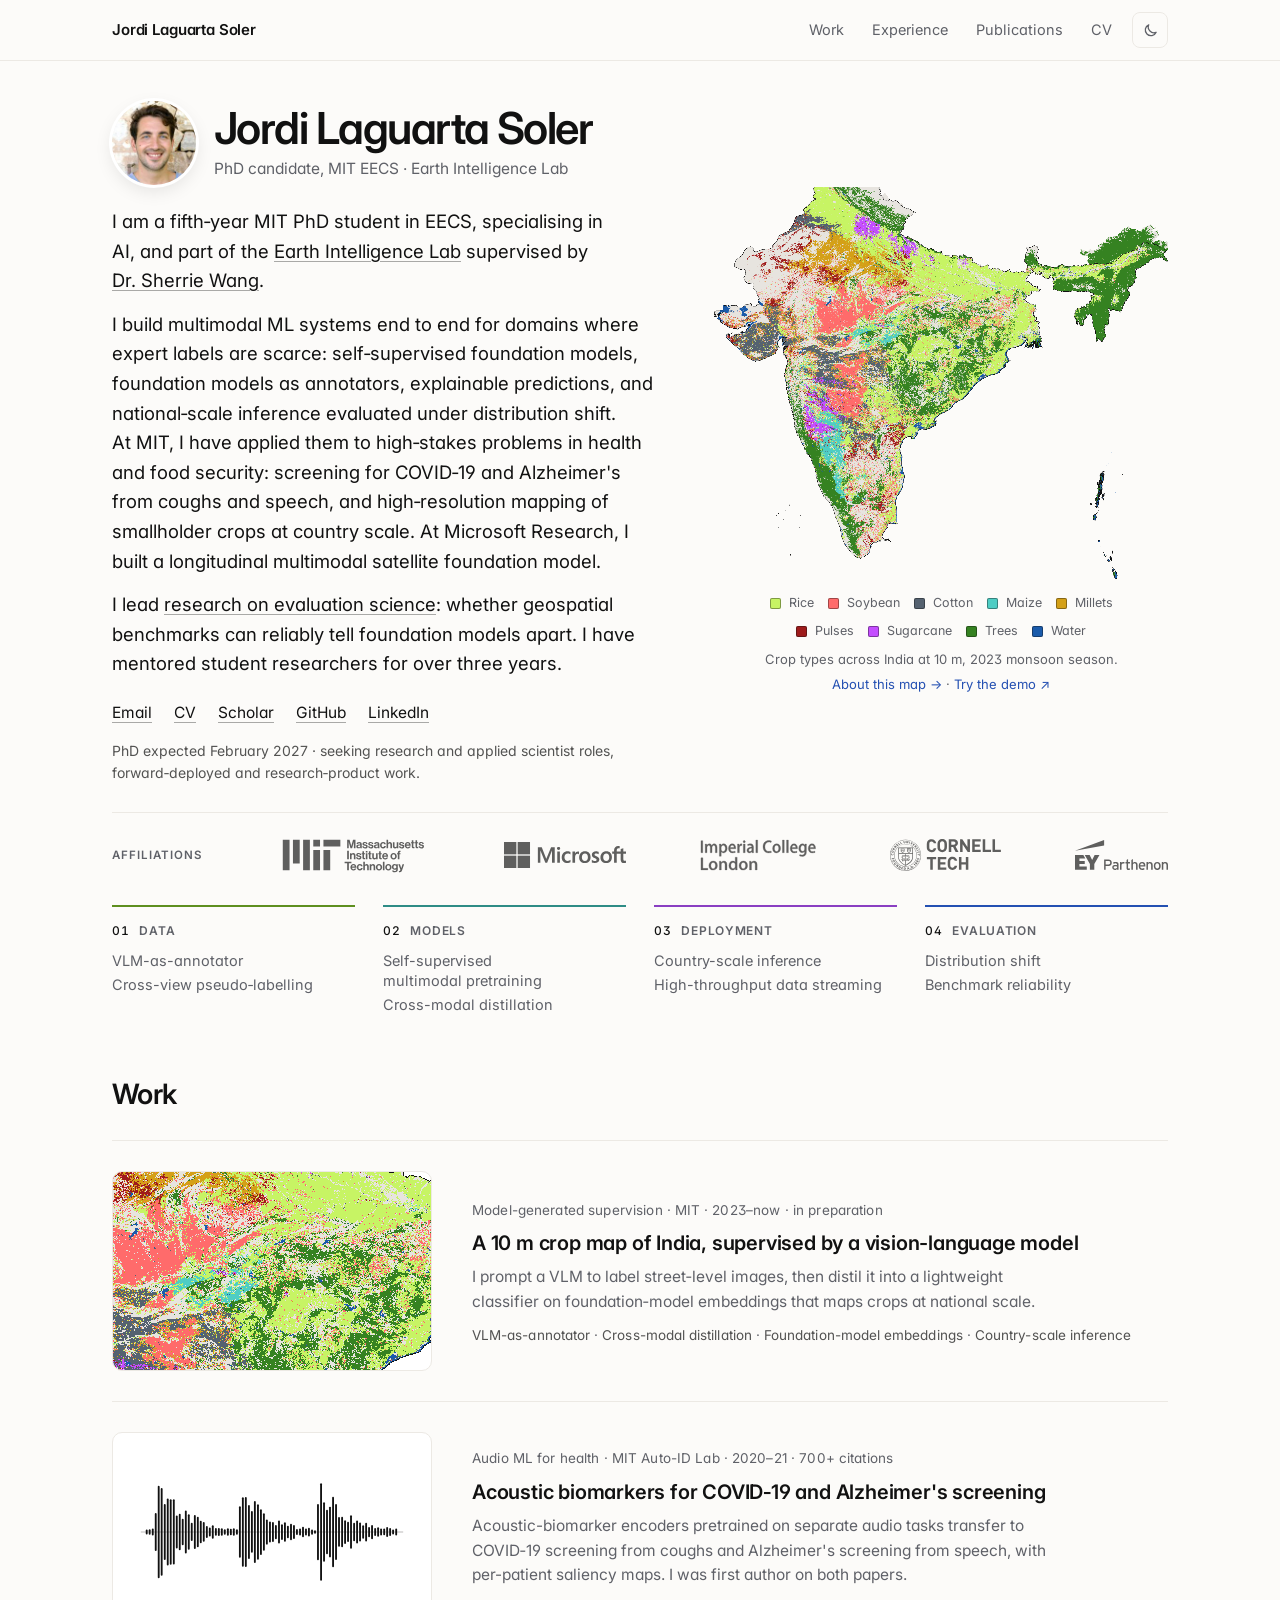
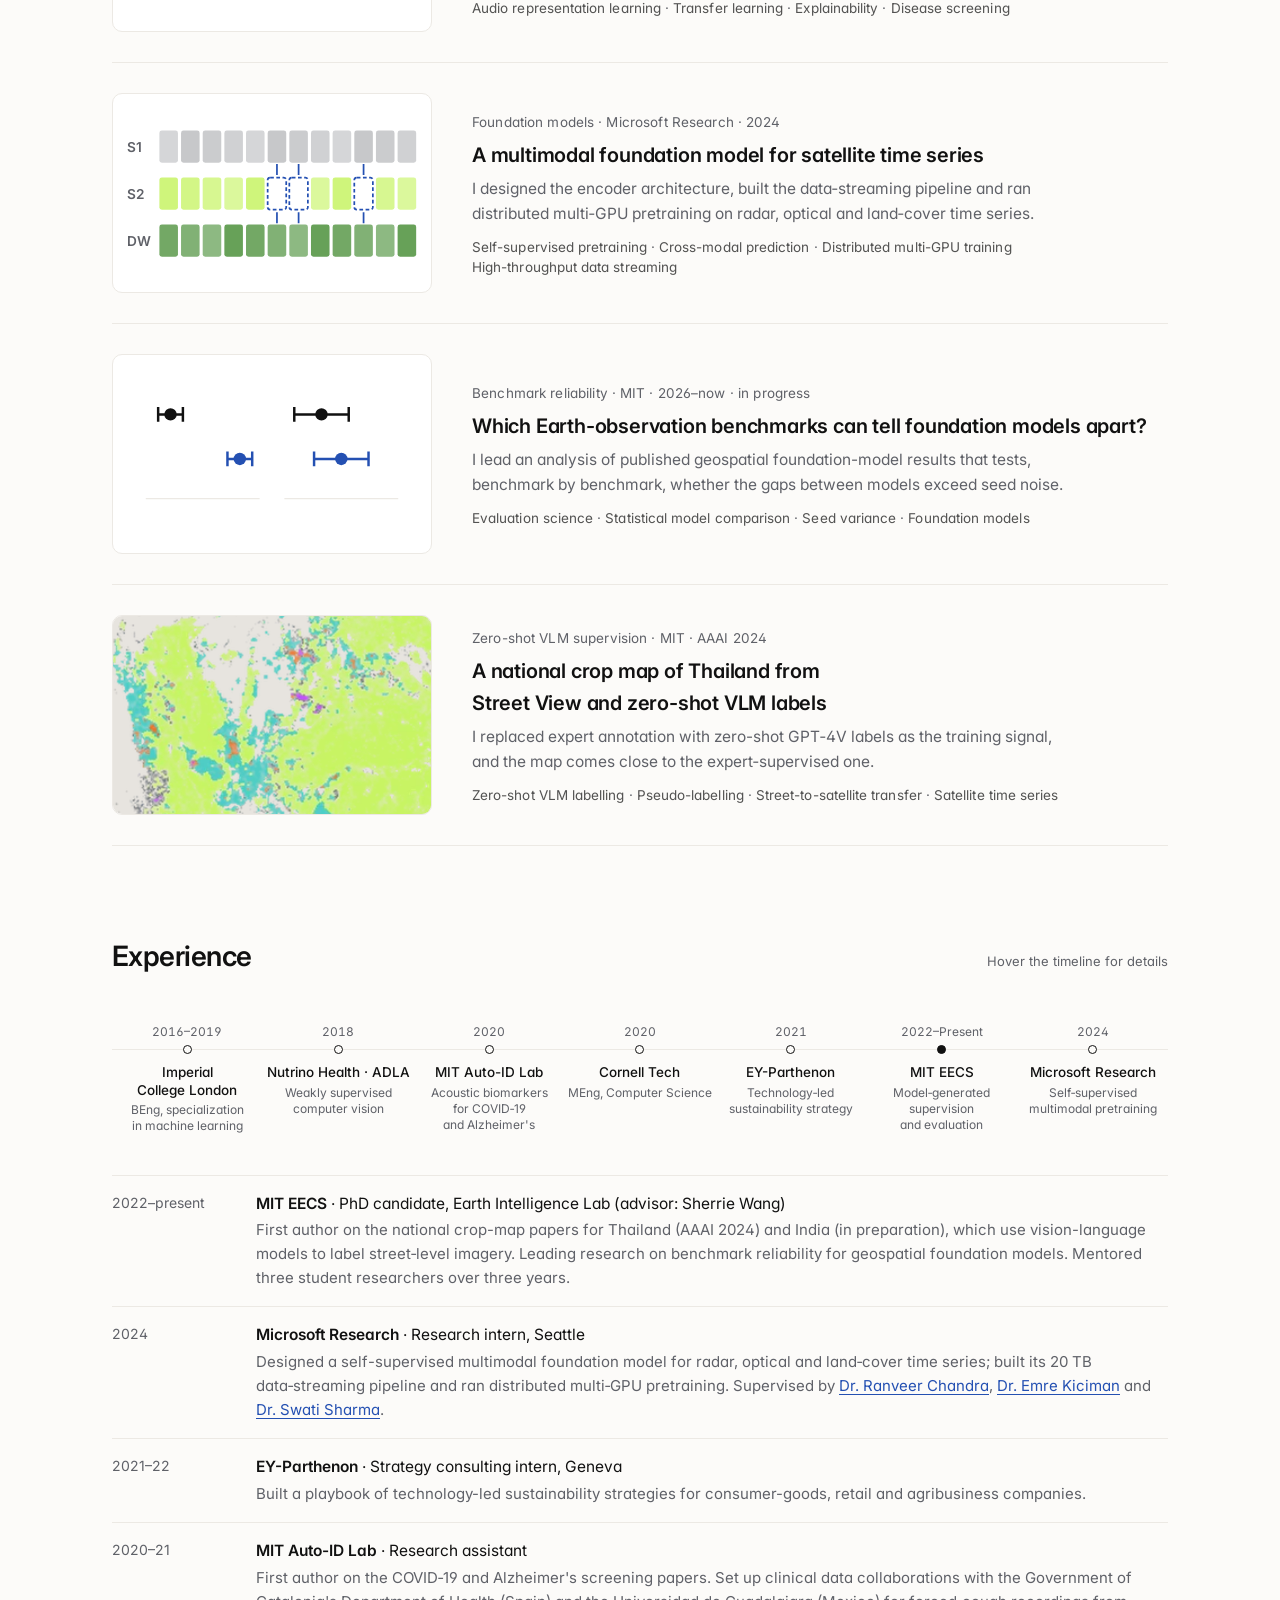
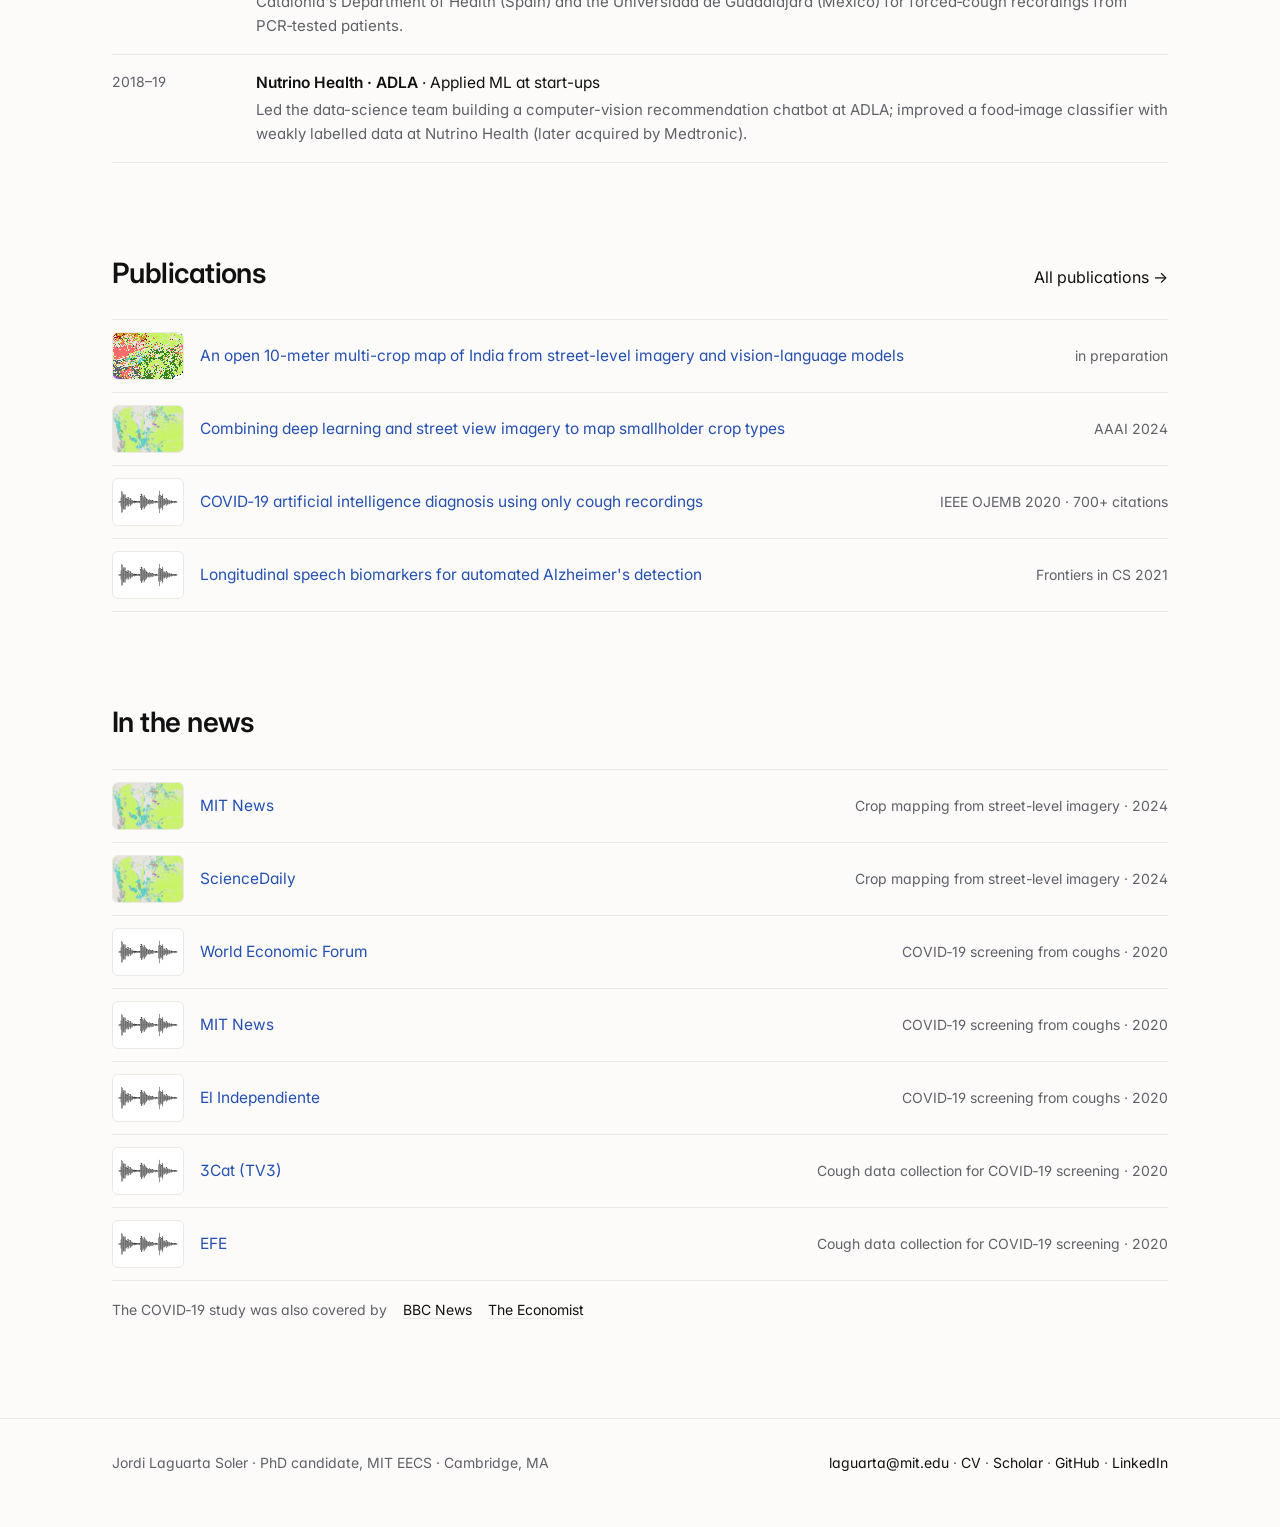
==== index.html @ e327d40d "Thumbnails on publications and news; timeline year ranges and degrees Co-Authored-By: Claude <norepl" ====
<!doctype html>
<html lang="en">
<head>
<meta charset="utf-8">
<meta name="viewport" content="width=device-width, initial-scale=1, viewport-fit=cover">
<style>:root{padding-top:env(safe-area-inset-top,0px);padding-bottom:env(safe-area-inset-bottom,0px)}[hidden]{display:none!important}</style>
<script>try{if(localStorage.getItem("theme")==="dark")document.documentElement.setAttribute("data-theme","dark")}catch(e){}</script>
<title>Jordi Laguarta Soler · MIT EECS</title>
<meta name="description" content="PhD candidate, MIT EECS; formerly Microsoft Research. Audio encoders for disease screening; foundation models and model-generated supervision for crop mapping.">
<meta property="og:type" content="profile"><meta property="og:site_name" content="Jordi Laguarta Soler"><meta property="og:title" content="Jordi Laguarta Soler · MIT EECS"><meta property="og:description" content="PhD candidate, MIT EECS; formerly Microsoft Research. Audio encoders for disease screening; foundation models and model-generated supervision for crop mapping."><meta property="og:url" content="https://jordi-laguarta-soler.com/"><link rel="canonical" href="https://jordi-laguarta-soler.com/"><meta property="og:image" content="https://jordi-laguarta-soler.com/assets/og.jpg"><meta property="og:image:width" content="1200"><meta property="og:image:height" content="630"><meta property="og:image:alt" content="Jordi Laguarta Soler, PhD candidate at MIT EECS and Microsoft Research intern (2024), beside a 10 m crop-type map of India."><meta name="twitter:card" content="summary_large_image"><link rel="icon" href="assets/favicon.svg" type="image/svg+xml"><link rel="apple-touch-icon" href="assets/apple-touch-icon.png"><meta name="color-scheme" content="light"><meta name="theme-color" content="#FCFBF9">
<link rel="preconnect" href="https://fonts.googleapis.com"><link rel="preconnect" href="https://fonts.gstatic.com" crossorigin><link rel="stylesheet" href="https://fonts.googleapis.com/css2?family=Inter:wght@400;500;600&display=swap">
<link rel="stylesheet" href="style.css">
<link rel="preload" as="image" href="assets/india-map.png">
<script type="application/ld+json">{"@context":"https://schema.org","@type":"ProfilePage","url":"https://jordi-laguarta-soler.com/","mainEntity":{"@type":"Person","name":"Jordi Laguarta Soler","alternateName":["Jordi Laguarta"],"givenName":"Jordi","familyName":"Laguarta Soler","jobTitle":"PhD candidate, Electrical Engineering and Computer Science","affiliation":{"@type":"CollegeOrUniversity","name":"Massachusetts Institute of Technology"},"email":"mailto:laguarta@mit.edu","url":"https://jordi-laguarta-soler.com/","image":"https://jordi-laguarta-soler.com/assets/headshot.jpg","alumniOf":[{"@type":"CollegeOrUniversity","name":"Imperial College London"},{"@type":"CollegeOrUniversity","name":"Cornell Tech"},{"@type":"Organization","name":"Microsoft Research"}],"knowsAbout":["Multimodal machine learning","Foundation models","Vision-language models","Self-supervised learning","Model-generated supervision","Evaluation of foundation models","Distributed training","Earth observation","Remote sensing","Acoustic biomarkers","Disease screening","Explainable machine learning"],"sameAs":["https://scholar.google.com/citations?user=KCnNCT8AAAAJ","https://orcid.org/0000-0001-9010-6412","https://openreview.net/profile?id=~Jordi_Laguarta_Soler1","https://www.wikidata.org/wiki/Q142091389","https://github.com/thampatron","https://www.linkedin.com/in/jordi-laguarta-soler"],"identifier":{"@type":"PropertyValue","propertyID":"ORCID","value":"0000-0001-9010-6412"},"subjectOf":[{"@type":"NewsArticle","headline":"Artificial intelligence model detects asymptomatic Covid-19 infections through cellphone-recorded coughs","url":"https://news.mit.edu/2020/covid-19-cough-cellphone-detection-1029","datePublished":"2020-10-29","publisher":{"@type":"Organization","name":"MIT News"}},{"@type":"NewsArticle","headline":"AI can detect asymptomatic COVID-19 infections in recorded coughs","url":"https://www.weforum.org/stories/2020/11/artificial-intelligence-model-detects-asymptomatic-covid-19-infections-through-cellphone-recorded-coughs/","datePublished":"2020-11-04","publisher":{"@type":"Organization","name":"World Economic Forum"}},{"@type":"NewsArticle","headline":"MIT researchers remotely map crops, field by field","url":"https://news.mit.edu/2024/mit-researchers-remotely-map-crops-fields-0215","datePublished":"2024-02-15","publisher":{"@type":"Organization","name":"MIT News"}},{"@type":"NewsArticle","headline":"Researchers remotely map crops, field by field","url":"https://www.sciencedaily.com/releases/2024/02/240215160615.htm","datePublished":"2024-02-21","publisher":{"@type":"Organization","name":"ScienceDaily"}},{"@type":"NewsArticle","url":"https://www.3cat.cat/3catinfo/tossir-pel-mobil-el-diagnostic-de-la-covid-19-que-busquen-investigadors-catalans/noticia/3005248/","datePublished":"2020-04-17","publisher":{"@type":"Organization","name":"3Cat"}},{"@type":"NewsArticle","url":"https://www.ultimahora.es/noticias/nacional/2020/04/16/1157653/coronavirus-ensayan-barcelona-app-diagnostica-covid-por-tos.html","datePublished":"2020-04-16","publisher":{"@type":"Organization","name":"EFE / Última Hora"}},{"@type":"NewsArticle","url":"https://www.elindependiente.com/futuro/2020/11/02/inteligencia-artificial-asi-se-detecta-el-covid-a-traves-de-la-grabacion-de-la-tos-en-los-moviles/","datePublished":"2020-11-02","publisher":{"@type":"Organization","name":"El Independiente"}}]}}</script>
</head>
<body>
<a class="skip" href="#main">Skip to content</a>
<nav class="nav" aria-label="Site"><div class="wrap">
<a class="brand" href="./" aria-current="page">Jordi Laguarta Soler</a>
<div class="nav-r"><ul class="links" id="navlinks"><li><a href="work.html">Work</a></li><li><a href="#experience">Experience</a></li><li><a href="publications.html">Publications</a></li><li><a href="assets/Jordi_Laguarta_Soler_CV.pdf" target="_blank" rel="noopener">CV</a></li></ul>
<button class="theme-btn" type="button" aria-label="Dark mode" aria-pressed="false" title="Dark mode"><svg class="i-moon" viewBox="0 0 24 24" aria-hidden="true" focusable="false"><path d="M20 14.5A8 8 0 0 1 9.5 4a8 8 0 1 0 10.5 10.5z"/></svg><svg class="i-sun" viewBox="0 0 24 24" aria-hidden="true" focusable="false"><circle cx="12" cy="12" r="4"/><path d="M12 2v2M12 20v2M4.9 4.9l1.4 1.4M17.7 17.7l1.4 1.4M2 12h2M20 12h2M4.9 19.1l1.4-1.4M17.7 6.3l1.4-1.4"/></svg></button>
<button class="menu-btn" type="button" aria-expanded="false" aria-controls="navlinks">Menu</button></div>
</div></nav>
<main id="main" tabindex="-1">

<section class="hero"><div class="wrap">
  <div class="hero-text">
    <img class="headshot" src="assets/headshot-176.jpg" srcset="assets/headshot-176.jpg 176w, assets/headshot-264.jpg 264w, assets/headshot.jpg 480w" sizes="84px" width="176" height="176" alt="" decoding="async" fetchpriority="high">
    <h1>Jordi Laguarta Soler</h1>
    <p class="role"><span class="role-a">PhD candidate, MIT EECS</span><span class="role-sep" aria-hidden="true"> · </span><span class="role-b">Earth Intelligence Lab</span></p>
    <p class="summary">I am a fifth&#8209;year MIT PhD student in EECS, specialising in AI, and part of the <a href="https://earthintelligence.mit.edu" target="_blank" rel="noopener">Earth Intelligence Lab</a> supervised by <a href="https://sherriewang.github.io" target="_blank" rel="noopener">Dr.&nbsp;Sherrie Wang</a>.</p>
    <p class="summary">I build multimodal ML systems end to end for domains where expert labels are scarce: self&#8209;supervised foundation models, foundation models as annotators, explainable predictions, and national&#8209;scale inference evaluated under distribution shift. At&nbsp;MIT, I have applied them to high&#8209;stakes problems in health and food security: screening for COVID&#8209;19 and Alzheimer's from coughs and speech, and high&#8209;resolution mapping of smallholder crops at country scale. At Microsoft Research, I built a longitudinal multimodal satellite foundation model.</p>
    <p class="summary">I lead <a href="benchmark-reliability.html">research on evaluation science</a>: whether geospatial benchmarks can reliably tell foundation models apart. I have mentored student researchers for over three years.</p>
    <p class="textlinks hero-links"><a href="mailto:laguarta@mit.edu">Email</a><a href="assets/Jordi_Laguarta_Soler_CV.pdf" target="_blank" rel="noopener">CV</a><a href="https://scholar.google.com/citations?hl=en&amp;user=KCnNCT8AAAAJ" target="_blank" rel="noopener">Scholar</a><a href="https://github.com/thampatron" target="_blank" rel="noopener">GitHub</a><a href="https://www.linkedin.com/in/jordi-laguarta-soler" target="_blank" rel="noopener">LinkedIn</a></p>
    <p class="seeking">PhD expected February 2027 · seeking research and applied scientist roles, <span class="seek-b">forward&#8209;deployed and research&#8209;product work.</span></p>
  </div>
  <figure class="mapfig herofig">
    <a class="maplink" href="india-crop-map.html" aria-label="Crop-type map of India at 10 m, 2023 monsoon season: open the project page"><canvas id="homemap" data-cropmap data-src="assets/india-map.png" width="1600" height="1385" role="img" aria-label="Crop-type map of India at 10 m, 2023 monsoon season: rice, soybean, cotton, maize, millets, pulses and sugarcane, with trees and water."></canvas></a>
    <ul class="legend" data-legend-for="homemap" aria-label="Show one class on the map"></ul>
    <figcaption class="cap">Crop types across India at 10&nbsp;m, 2023 monsoon season. <a href="india-crop-map.html" style="white-space:nowrap">About this map&nbsp;→</a><span aria-hidden="true"> · </span><a href="https://cropmap-7b3sk7bh4q-ue.a.run.app/" target="_blank" rel="noopener" style="white-space:nowrap">Try the demo&nbsp;↗</a></figcaption>
  </figure>
</div></section>

<section class="affil"><div class="wrap"><ul class="affil-list" aria-label="Affiliations"><li class="affil-k" aria-hidden="true">Affiliations</li><li class="lg-mit"><img src="assets/logo-mit.svg" width="155" height="44" alt="Massachusetts Institute of Technology" title="Massachusetts Institute of Technology" decoding="async"></li><li class="lg-ms"><img src="assets/logo-microsoft.svg" width="122" height="26" alt="Microsoft Research" title="Microsoft Research" decoding="async"></li><li class="lg-ic"><img src="assets/logo-imperial.svg" width="116" height="32" alt="Imperial College London" title="Imperial College London" decoding="async"></li><li class="lg-ct"><img src="assets/logo-cornell-tech.svg" width="111" height="32" alt="Cornell Tech" title="Cornell Tech" decoding="async"></li><li class="lg-ey"><img src="assets/logo-ey-parthenon.svg" width="93" height="30" alt="EY-Parthenon" title="EY-Parthenon" decoding="async"></li></ul></div></section>
<section class="section stackband" id="stack"><div class="wrap">
  <div class="st-strip" role="group" aria-label="Pipeline stages I work across"><div class="st-col"><span class="st-stage"><i>01</i>Data</span><ul><li>VLM-as-annotator</li><li>Cross-view pseudo&#8209;labelling</li></ul></div><div class="st-col"><span class="st-stage"><i>02</i>Models</span><ul><li>Self-supervised multimodal pretraining</li><li>Cross-modal distillation</li></ul></div><div class="st-col"><span class="st-stage"><i>03</i>Deployment</span><ul><li>Country-scale inference</li><li>High-throughput data streaming</li></ul></div><div class="st-col"><span class="st-stage"><i>04</i>Evaluation</span><ul><li>Distribution shift</li><li>Benchmark reliability</li></ul></div></div>
</div></section>

<section class="section" id="work"><div class="wrap">
  <div class="section-head"><h2>Work</h2></div>
  <ul class="work">
    <li><a class="row" href="india-crop-map.html">
      <div class="thumb" aria-hidden="true"><span class="t-map"></span></div>
      <div><span class="meta"><span>Model-generated supervision</span><span class="sr-only"> · </span><span>MIT</span><span class="sr-only"> · </span><span>2023–&#8288;now&nbsp;·&nbsp;in&nbsp;preparation</span></span><h3>A 10&nbsp;m crop map of India, supervised by a vision-language model</h3><p>I prompt a VLM to label street&#8209;level images, then distil it into a lightweight classifier on foundation&#8209;model embeddings that maps crops at national scale.</p><p class="tags"><span class="sr-only">Skills: </span><span>VLM-as-annotator</span><span class="sr-only">, </span><span>Cross-modal distillation</span><span class="sr-only">, </span><span>Foundation-model embeddings</span><span class="sr-only">, </span><span>Country-scale inference</span></p></div></a></li>
    <li><a class="row" href="health-audio.html">
      <div class="thumb" aria-hidden="true"><svg viewBox="0 0 240 160" aria-hidden="true" focusable="false" style="width:100%;height:100%"><line class="ax" x1="14" y1="80" x2="226" y2="80"/><rect class="inkf" x="18.0" y="77.9" width="1.5" height="4.2" rx="0.8"/><rect class="inkf" x="20.4" y="77.7" width="1.5" height="4.5" rx="0.8"/><rect class="inkf" x="22.9" y="77.1" width="1.5" height="5.7" rx="0.8"/><rect class="inkf" x="25.3" y="64.7" width="1.5" height="30.6" rx="0.8"/><rect class="inkf" x="27.7" y="42.7" width="1.5" height="74.6" rx="0.8"/><rect class="inkf" x="30.1" y="44.5" width="1.5" height="70.9" rx="0.8"/><rect class="inkf" x="32.6" y="57.3" width="1.5" height="45.4" rx="0.8"/><rect class="inkf" x="35.0" y="53.0" width="1.5" height="54.1" rx="0.8"/><rect class="inkf" x="37.4" y="53.6" width="1.5" height="52.8" rx="0.8"/><rect class="inkf" x="39.9" y="53.6" width="1.5" height="52.7" rx="0.8"/><rect class="inkf" x="42.3" y="66.6" width="1.5" height="26.8" rx="0.8"/><rect class="inkf" x="44.7" y="65.2" width="1.5" height="29.6" rx="0.8"/><rect class="inkf" x="47.1" y="69.2" width="1.5" height="21.5" rx="0.8"/><rect class="inkf" x="49.6" y="62.7" width="1.5" height="34.6" rx="0.8"/><rect class="inkf" x="52.0" y="65.6" width="1.5" height="28.8" rx="0.8"/><rect class="inkf" x="54.4" y="72.6" width="1.5" height="14.7" rx="0.8"/><rect class="inkf" x="56.9" y="66.2" width="1.5" height="27.6" rx="0.8"/><rect class="inkf" x="59.3" y="67.7" width="1.5" height="24.6" rx="0.8"/><rect class="inkf" x="61.7" y="70.9" width="1.5" height="18.2" rx="0.8"/><rect class="inkf" x="64.1" y="72.0" width="1.5" height="15.9" rx="0.8"/><rect class="inkf" x="66.6" y="75.1" width="1.5" height="9.7" rx="0.8"/><rect class="inkf" x="69.0" y="76.3" width="1.5" height="7.4" rx="0.8"/><rect class="inkf" x="71.4" y="74.6" width="1.5" height="10.8" rx="0.8"/><rect class="inkf" x="73.9" y="76.8" width="1.5" height="6.3" rx="0.8"/><rect class="inkf" x="76.3" y="76.7" width="1.5" height="6.5" rx="0.8"/><rect class="inkf" x="78.7" y="76.9" width="1.5" height="6.1" rx="0.8"/><rect class="inkf" x="81.1" y="77.8" width="1.5" height="4.4" rx="0.8"/><rect class="inkf" x="83.6" y="77.0" width="1.5" height="6.0" rx="0.8"/><rect class="inkf" x="86.0" y="77.4" width="1.5" height="5.3" rx="0.8"/><rect class="inkf" x="88.4" y="76.9" width="1.5" height="6.2" rx="0.8"/><rect class="inkf" x="90.9" y="77.7" width="1.5" height="4.5" rx="0.8"/><rect class="inkf" x="93.3" y="59.1" width="1.5" height="41.7" rx="0.8"/><rect class="inkf" x="95.7" y="52.0" width="1.5" height="56.1" rx="0.8"/><rect class="inkf" x="98.1" y="51.7" width="1.5" height="56.5" rx="0.8"/><rect class="inkf" x="100.6" y="58.1" width="1.5" height="43.7" rx="0.8"/><rect class="inkf" x="103.0" y="63.1" width="1.5" height="33.7" rx="0.8"/><rect class="inkf" x="105.4" y="54.9" width="1.5" height="50.1" rx="0.8"/><rect class="inkf" x="107.9" y="57.5" width="1.5" height="44.9" rx="0.8"/><rect class="inkf" x="110.3" y="61.6" width="1.5" height="36.9" rx="0.8"/><rect class="inkf" x="112.7" y="64.8" width="1.5" height="30.4" rx="0.8"/><rect class="inkf" x="115.1" y="69.9" width="1.5" height="20.3" rx="0.8"/><rect class="inkf" x="117.6" y="71.6" width="1.5" height="16.8" rx="0.8"/><rect class="inkf" x="120.0" y="72.0" width="1.5" height="16.0" rx="0.8"/><rect class="inkf" x="122.4" y="74.3" width="1.5" height="11.5" rx="0.8"/><rect class="inkf" x="124.9" y="70.8" width="1.5" height="18.4" rx="0.8"/><rect class="inkf" x="127.3" y="73.7" width="1.5" height="12.7" rx="0.8"/><rect class="inkf" x="129.7" y="72.2" width="1.5" height="15.6" rx="0.8"/><rect class="inkf" x="132.1" y="74.9" width="1.5" height="10.1" rx="0.8"/><rect class="inkf" x="134.6" y="73.3" width="1.5" height="13.4" rx="0.8"/><rect class="inkf" x="137.0" y="74.4" width="1.5" height="11.3" rx="0.8"/><rect class="inkf" x="139.4" y="77.5" width="1.5" height="5.0" rx="0.8"/><rect class="inkf" x="141.9" y="77.2" width="1.5" height="5.6" rx="0.8"/><rect class="inkf" x="144.3" y="75.8" width="1.5" height="8.4" rx="0.8"/><rect class="inkf" x="146.7" y="77.2" width="1.5" height="5.6" rx="0.8"/><rect class="inkf" x="149.1" y="76.5" width="1.5" height="7.1" rx="0.8"/><rect class="inkf" x="151.6" y="77.9" width="1.5" height="4.3" rx="0.8"/><rect class="inkf" x="154.0" y="78.5" width="1.5" height="2.9" rx="0.8"/><rect class="inkf" x="156.4" y="57.3" width="1.5" height="45.5" rx="0.8"/><rect class="inkf" x="158.9" y="40.6" width="1.5" height="78.7" rx="0.8"/><rect class="inkf" x="161.3" y="55.9" width="1.5" height="48.1" rx="0.8"/><rect class="inkf" x="163.7" y="62.0" width="1.5" height="36.0" rx="0.8"/><rect class="inkf" x="166.1" y="59.5" width="1.5" height="41.0" rx="0.8"/><rect class="inkf" x="168.6" y="51.5" width="1.5" height="57.0" rx="0.8"/><rect class="inkf" x="171.0" y="57.4" width="1.5" height="45.2" rx="0.8"/><rect class="inkf" x="173.4" y="67.9" width="1.5" height="24.1" rx="0.8"/><rect class="inkf" x="175.9" y="67.7" width="1.5" height="24.6" rx="0.8"/><rect class="inkf" x="178.3" y="70.5" width="1.5" height="19.1" rx="0.8"/><rect class="inkf" x="180.7" y="71.8" width="1.5" height="16.3" rx="0.8"/><rect class="inkf" x="183.1" y="66.5" width="1.5" height="27.0" rx="0.8"/><rect class="inkf" x="185.6" y="72.5" width="1.5" height="14.9" rx="0.8"/><rect class="inkf" x="188.0" y="70.7" width="1.5" height="18.5" rx="0.8"/><rect class="inkf" x="190.4" y="72.4" width="1.5" height="15.3" rx="0.8"/><rect class="inkf" x="192.9" y="74.5" width="1.5" height="10.9" rx="0.8"/><rect class="inkf" x="195.3" y="72.5" width="1.5" height="15.1" rx="0.8"/><rect class="inkf" x="197.7" y="75.9" width="1.5" height="8.3" rx="0.8"/><rect class="inkf" x="200.1" y="74.3" width="1.5" height="11.5" rx="0.8"/><rect class="inkf" x="202.6" y="76.7" width="1.5" height="6.6" rx="0.8"/><rect class="inkf" x="205.0" y="76.1" width="1.5" height="7.8" rx="0.8"/><rect class="inkf" x="207.4" y="77.1" width="1.5" height="5.8" rx="0.8"/><rect class="inkf" x="209.9" y="77.2" width="1.5" height="5.5" rx="0.8"/><rect class="inkf" x="212.3" y="75.9" width="1.5" height="8.2" rx="0.8"/><rect class="inkf" x="214.7" y="76.7" width="1.5" height="6.6" rx="0.8"/><rect class="inkf" x="217.1" y="77.9" width="1.5" height="4.1" rx="0.8"/><rect class="inkf" x="219.6" y="77.2" width="1.5" height="5.6" rx="0.8"/></svg></div>
      <div><span class="meta"><span>Audio ML for health</span><span class="sr-only"> · </span><span>MIT Auto-ID Lab</span><span class="sr-only"> · </span><span>2020–&#8288;21&nbsp;·&nbsp;700+&nbsp;citations</span></span><h3>Acoustic biomarkers for COVID&#8209;19 and Alzheimer's screening</h3><p>Acoustic-biomarker encoders pretrained on separate audio tasks transfer to COVID&#8209;19 screening from coughs and Alzheimer's screening from speech, with per-patient saliency maps. I was first author on both papers.</p><p class="tags"><span class="sr-only">Skills: </span><span>Audio representation learning</span><span class="sr-only">, </span><span>Transfer learning</span><span class="sr-only">, </span><span>Explainability</span><span class="sr-only">, </span><span>Disease screening</span></p></div></a></li>
      <li><a class="row" href="terraflow.html">
      <div class="thumb" aria-hidden="true"><svg viewBox="0 4.5 250 160" aria-hidden="true" focusable="false" style="width:100%;height:100%"><text x="8" y="51.0" style="font-size:11px;fill:var(--grey);font-weight:600">S1</text><rect x="34.0" y="34" width="15" height="26" rx="2" style="fill:var(--grey);opacity:0.26"/><rect x="51.5" y="34" width="15" height="26" rx="2" style="fill:var(--grey);opacity:0.35"/><rect x="69.0" y="34" width="15" height="26" rx="2" style="fill:var(--grey);opacity:0.32"/><rect x="86.5" y="34" width="15" height="26" rx="2" style="fill:var(--grey);opacity:0.29"/><rect x="104.0" y="34" width="15" height="26" rx="2" style="fill:var(--grey);opacity:0.26"/><rect x="121.5" y="34" width="15" height="26" rx="2" style="fill:var(--grey);opacity:0.35"/><rect x="139.0" y="34" width="15" height="26" rx="2" style="fill:var(--grey);opacity:0.32"/><rect x="156.5" y="34" width="15" height="26" rx="2" style="fill:var(--grey);opacity:0.29"/><rect x="174.0" y="34" width="15" height="26" rx="2" style="fill:var(--grey);opacity:0.26"/><rect x="191.5" y="34" width="15" height="26" rx="2" style="fill:var(--grey);opacity:0.35"/><rect x="209.0" y="34" width="15" height="26" rx="2" style="fill:var(--grey);opacity:0.32"/><rect x="226.5" y="34" width="15" height="26" rx="2" style="fill:var(--grey);opacity:0.29"/><text x="8" y="89.0" style="font-size:11px;fill:var(--grey);font-weight:600">S2</text><rect x="34.0" y="72" width="15" height="26" rx="2" style="fill:var(--rice);opacity:0.85"/><rect x="51.5" y="72" width="15" height="26" rx="2" style="fill:var(--rice);opacity:0.78"/><rect x="69.0" y="72" width="15" height="26" rx="2" style="fill:var(--rice);opacity:0.71"/><rect x="86.5" y="72" width="15" height="26" rx="2" style="fill:var(--rice);opacity:0.64"/><rect x="104.0" y="72" width="15" height="26" rx="2" style="fill:var(--rice);opacity:0.85"/><rect x="121.5" y="72" width="15" height="26" rx="2" style="fill:none;stroke:var(--link);stroke-width:1.4;stroke-dasharray:3 2"/><rect x="139.0" y="72" width="15" height="26" rx="2" style="fill:none;stroke:var(--link);stroke-width:1.4;stroke-dasharray:3 2"/><rect x="156.5" y="72" width="15" height="26" rx="2" style="fill:var(--rice);opacity:0.64"/><rect x="174.0" y="72" width="15" height="26" rx="2" style="fill:var(--rice);opacity:0.85"/><rect x="191.5" y="72" width="15" height="26" rx="2" style="fill:none;stroke:var(--link);stroke-width:1.4;stroke-dasharray:3 2"/><rect x="209.0" y="72" width="15" height="26" rx="2" style="fill:var(--rice);opacity:0.71"/><rect x="226.5" y="72" width="15" height="26" rx="2" style="fill:var(--rice);opacity:0.64"/><text x="8" y="127.0" style="font-size:11px;fill:var(--grey);font-weight:600">DW</text><rect x="34.0" y="110" width="15" height="26" rx="2" style="fill:var(--trees);opacity:0.69"/><rect x="51.5" y="110" width="15" height="26" rx="2" style="fill:var(--trees);opacity:0.62"/><rect x="69.0" y="110" width="15" height="26" rx="2" style="fill:var(--trees);opacity:0.56"/><rect x="86.5" y="110" width="15" height="26" rx="2" style="fill:var(--trees);opacity:0.75"/><rect x="104.0" y="110" width="15" height="26" rx="2" style="fill:var(--trees);opacity:0.69"/><rect x="121.5" y="110" width="15" height="26" rx="2" style="fill:var(--trees);opacity:0.62"/><rect x="139.0" y="110" width="15" height="26" rx="2" style="fill:var(--trees);opacity:0.56"/><rect x="156.5" y="110" width="15" height="26" rx="2" style="fill:var(--trees);opacity:0.75"/><rect x="174.0" y="110" width="15" height="26" rx="2" style="fill:var(--trees);opacity:0.69"/><rect x="191.5" y="110" width="15" height="26" rx="2" style="fill:var(--trees);opacity:0.62"/><rect x="209.0" y="110" width="15" height="26" rx="2" style="fill:var(--trees);opacity:0.56"/><rect x="226.5" y="110" width="15" height="26" rx="2" style="fill:var(--trees);opacity:0.75"/><path d="M129.0 61 L129.0 70" style="stroke:var(--link);stroke-width:1.4"/><path d="M129.0 109 L129.0 100" style="stroke:var(--link);stroke-width:1.4"/><path d="M146.5 61 L146.5 70" style="stroke:var(--link);stroke-width:1.4"/><path d="M146.5 109 L146.5 100" style="stroke:var(--link);stroke-width:1.4"/><path d="M199.0 61 L199.0 70" style="stroke:var(--link);stroke-width:1.4"/><path d="M199.0 109 L199.0 100" style="stroke:var(--link);stroke-width:1.4"/></svg></div>
      <div><span class="meta"><span>Foundation models</span><span class="sr-only"> · </span><span>Microsoft Research</span><span class="sr-only"> · </span><span>2024</span></span><h3>A multimodal foundation model for satellite time series</h3><p>I designed the encoder architecture, built the data&#8209;streaming pipeline and ran distributed multi&#8209;GPU pretraining on radar, optical and land&#8209;cover time series.</p><p class="tags"><span class="sr-only">Skills: </span><span>Self-supervised pretraining</span><span class="sr-only">, </span><span>Cross-modal prediction</span><span class="sr-only">, </span><span>Distributed multi-GPU training</span><span class="sr-only">, </span><span>High-throughput data streaming</span></p></div></a></li>
    <li><a class="row" href="benchmark-reliability.html">
      <div class="thumb" aria-hidden="true"><svg viewBox="0 0 240 160" aria-hidden="true" focusable="false" style="width:100%;height:100%"><line x1="18" y1="116" x2="110" y2="116" style="stroke:var(--rule)"/><path d="M28 42v12M28 48H48M48 42v12" style="fill:none;stroke:var(--ink);stroke-width:2"/><circle cx="38" cy="48" r="5" style="fill:var(--ink)"/><path d="M84 78v12M84 84H104M104 78v12" style="fill:none;stroke:var(--link);stroke-width:2"/><circle cx="94" cy="84" r="5" style="fill:var(--link)"/><line x1="130" y1="116" x2="222" y2="116" style="stroke:var(--rule)"/><path d="M138 42v12M138 48H182M182 42v12" style="fill:none;stroke:var(--ink);stroke-width:2"/><circle cx="160" cy="48" r="5" style="fill:var(--ink)"/><path d="M154 78v12M154 84H198M198 78v12" style="fill:none;stroke:var(--link);stroke-width:2"/><circle cx="176" cy="84" r="5" style="fill:var(--link)"/></svg></div>
      <div><span class="meta"><span>Benchmark reliability</span><span class="sr-only"> · </span><span>MIT</span><span class="sr-only"> · </span><span>2026–&#8288;now&nbsp;·&nbsp;in&nbsp;progress</span></span><h3>Which Earth-observation benchmarks can tell foundation models apart?</h3><p>I lead an analysis of published geospatial foundation-model results that tests, benchmark by benchmark, whether the gaps between models exceed seed noise.</p><p class="tags"><span class="sr-only">Skills: </span><span>Evaluation science</span><span class="sr-only">, </span><span>Statistical model comparison</span><span class="sr-only">, </span><span>Seed variance</span><span class="sr-only">, </span><span>Foundation models</span></p></div></a></li>
    <li><a class="row" href="thailand-crop-map.html">
      <div class="thumb" aria-hidden="true"><span class="t-th"><img class="t-img" src="assets/thailand-thumb.webp" width="480" height="320" alt="" loading="lazy"></span></div>
      <div><span class="meta"><span>Zero-shot VLM supervision</span><span class="sr-only"> · </span><span>MIT</span><span class="sr-only"> · </span><span>AAAI&nbsp;2024</span></span><h3>A national crop map of Thailand from Street View and zero-shot VLM labels</h3><p>I replaced expert annotation with zero-shot GPT&#8209;4V labels as the training signal, and the map comes close to the expert&#8209;supervised one.</p><p class="tags"><span class="sr-only">Skills: </span><span>Zero-shot VLM labelling</span><span class="sr-only">, </span><span>Pseudo-labelling</span><span class="sr-only">, </span><span>Street-to-satellite transfer</span><span class="sr-only">, </span><span>Satellite time series</span></p></div></a></li>
</ul>
</div></section>

<section class="section" id="experience"><div class="wrap">
  <div class="section-head"><h2>Experience</h2><span class="tl-hint">Hover the timeline for details</span></div>
  <div id="timeline"><ol class="tl" aria-label="Education, research and industry timeline"><li class="tl-bar"><button type="button" class="tl-lab" aria-describedby="tlp1"><span class="tl-yr">2016–2019</span><i class="tl-dot" aria-hidden="true"></i><b>Imperial College London</b><span class="tl-sub">BEng, specialization in machine learning</span></button><span class="tl-pop tl-pop-l" id="tlp1"><b>Imperial College London</b><span class="tl-role">BEng, Electronic & Information Engineering&nbsp;·&nbsp;London</span><span class="tl-dates">Oct 2016 – May 2019</span></span></li><li class="tl-bar"><button type="button" class="tl-lab" aria-describedby="tlp2"><span class="tl-yr">2018</span><i class="tl-dot" aria-hidden="true"></i><b>Nutrino&nbsp;Health&nbsp;· ADLA</b><span class="tl-sub">Weakly supervised computer vision</span></button><span class="tl-pop tl-pop-l" id="tlp2"><b>Nutrino&nbsp;Health&nbsp;· ADLA</b><span class="tl-role">Applied ML at start-ups</span><span class="tl-dates">2018–19</span></span></li><li class="tl-bar"><a class="tl-lab" href="health-audio.html" aria-describedby="tlp3"><span class="tl-yr">2020</span><i class="tl-dot" aria-hidden="true"></i><b>MIT Auto-ID Lab</b><span class="tl-sub">Acoustic biomarkers for COVID&#8209;19 and Alzheimer's</span></a><span class="tl-pop" id="tlp3"><b>MIT Auto-ID Lab</b><span class="tl-role">Research assistant&nbsp;·&nbsp;Cambridge,&nbsp;MA</span><span class="tl-dates">Feb 2020 – Sep 2021</span><span class="tl-detail">IEEE OJEMB 2020 · Frontiers in CS 2021 (both first author).</span><span class="tl-more" aria-hidden="true">Open project →</span></span></li><li class="tl-bar"><button type="button" class="tl-lab" aria-describedby="tlp4"><span class="tl-yr">2020</span><i class="tl-dot" aria-hidden="true"></i><b>Cornell Tech</b><span class="tl-sub">MEng, Computer Science</span></button><span class="tl-pop" id="tlp4"><b>Cornell Tech</b><span class="tl-role">MEng, Computer Science&nbsp;·&nbsp;New&nbsp;York</span><span class="tl-dates">Sep 2020 – May 2022 (leave, fall 2021)</span></span></li><li class="tl-bar"><button type="button" class="tl-lab" aria-describedby="tlp5"><span class="tl-yr">2021</span><i class="tl-dot" aria-hidden="true"></i><b>EY-Parthenon</b><span class="tl-sub">Technology&#8209;led sustainability strategy</span></button><span class="tl-pop" id="tlp5"><b>EY-Parthenon</b><span class="tl-role">Strategy consulting intern&nbsp;·&nbsp;Geneva</span><span class="tl-dates">Sep 2021 – Jan 2022</span></span></li><li class="tl-bar tl-now"><a class="tl-lab" href="work.html" aria-describedby="tlp6"><span class="tl-yr">2022–Present</span><i class="tl-dot" aria-hidden="true"></i><b>MIT EECS</b><span class="tl-sub">Model&#8209;generated supervision and evaluation</span></a><span class="tl-pop tl-pop-r" id="tlp6"><b>MIT EECS</b><span class="tl-role">PhD candidate, Earth&nbsp;Intelligence&nbsp;Lab&nbsp;·&nbsp;Cambridge,&nbsp;MA</span><span class="tl-dates">Sep 2022 – Feb 2027 (expected)</span><span class="tl-detail">Advisor: Sherrie Wang. First author on the Thailand (AAAI 2024) and India (in preparation) crop-map papers.</span><span class="tl-more" aria-hidden="true">See all work →</span></span></li><li class="tl-bar"><a class="tl-lab" href="terraflow.html" aria-describedby="tlp7"><span class="tl-yr">2024</span><i class="tl-dot" aria-hidden="true"></i><b>Microsoft Research</b><span class="tl-sub">Self&#8209;supervised multimodal pretraining</span></a><span class="tl-pop tl-pop-r" id="tlp7"><b>Microsoft Research</b><span class="tl-role">Research intern&nbsp;·&nbsp;Seattle</span><span class="tl-dates">May – Aug 2024</span><span class="tl-detail">Optimised data&#8209;streaming throughput for pretraining. Worked with the AI for Agriculture and AI for Industry teams.</span><span class="tl-more" aria-hidden="true">Open project →</span></span></li></ol></div>

  <ul class="xp">
    <li><span class="when">2022–present</span><div><span class="org"><b>MIT EECS</b> · PhD candidate, Earth Intelligence Lab (advisor: Sherrie Wang)</span><p>First author on the national crop-map papers for Thailand (AAAI 2024) and India (in preparation), which use vision-language models to label street&#8209;level imagery. Leading research on benchmark reliability for geospatial foundation models. Mentored three student researchers over three years.</p></div></li>
    <li><span class="when">2024</span><div><span class="org"><b>Microsoft&nbsp;Research</b>&nbsp;·&nbsp;Research intern, Seattle</span><p>Designed a self-supervised multimodal foundation model for radar, optical and land&#8209;cover time series; built its 20&nbsp;TB data&#8209;streaming pipeline and ran distributed multi&#8209;GPU pretraining. Supervised by <a href="https://www.microsoft.com/en-us/research/people/ranveer/" target="_blank" rel="noopener">Dr.&nbsp;Ranveer Chandra</a>, <a href="https://www.microsoft.com/en-us/research/people/emrek/" target="_blank" rel="noopener">Dr.&nbsp;Emre Kiciman</a> and <a href="https://www.microsoft.com/en-us/research/people/swatisharma/" target="_blank" rel="noopener">Dr.&nbsp;Swati Sharma</a>.</p></div></li>
    <li><span class="when">2021–22</span><div><span class="org"><b>EY-Parthenon</b>&nbsp;·&nbsp;Strategy&nbsp;consulting intern, Geneva</span><p>Built a playbook of technology-led sustainability strategies for consumer-goods, retail and agribusiness companies.</p></div></li>
    <li><span class="when">2020–21</span><div><span class="org"><b>MIT Auto-ID Lab</b> · Research assistant</span><p>First author on the COVID&#8209;19 and Alzheimer's screening papers. Set up clinical data collaborations with the Government of Catalonia's Department of Health (Spain) and the Universidad de Guadalajara (Mexico) for forced&#8209;cough recordings from PCR&#8209;tested patients.</p></div></li>
    <li><span class="when">2018–19</span><div><span class="org"><b>Nutrino&nbsp;Health&nbsp;·&nbsp;ADLA</b>&nbsp;·&nbsp;Applied ML at start-ups</span><p>Led the data-science team building a computer-vision recommendation chatbot at ADLA; improved a food&#8209;image classifier with weakly labelled data at Nutrino Health (later acquired by Medtronic).</p></div></li>
    <li class="xp-edu"><span class="when">Education</span><div><span class="org"><span class="edu-i"><b>MIT</b>&nbsp;PhD&nbsp;EECS</span><span class="xp-sep">&nbsp;· </span><span class="edu-i"><b>Cornell&nbsp;Tech</b>&nbsp;MEng&nbsp;CS</span><span class="xp-sep">&nbsp;· </span><span class="edu-i"><b>Imperial&nbsp;College&nbsp;London</b> BEng&nbsp;EIE (machine&nbsp;learning)</span></span></div></li>
  </ul>
</div></section>

<section class="section" id="publications"><div class="wrap">
  <div class="section-head"><h2>Publications</h2><a href="publications.html">All publications →</a></div>
  <ul class="publine"><li class="pt-row"><div class="thumb" aria-hidden="true"><span class="t-map"></span></div><a href="india-crop-map.html" >An open 10-meter multi-crop map of India from street-level imagery and vision-language models</a> <span>in preparation</span></li><li class="pt-row"><div class="thumb" aria-hidden="true"><span class="t-th"><img class="t-img" src="assets/thailand-thumb.webp" width="480" height="320" alt="" loading="lazy"></span></div><a href="https://ojs.aaai.org/index.php/AAAI/article/view/30225" target="_blank" rel="noopener">Combining deep learning and street view imagery to map smallholder crop types</a> <span>AAAI 2024</span></li><li class="pt-row"><div class="thumb" aria-hidden="true"><svg viewBox="0 0 240 160" aria-hidden="true" focusable="false" style="width:100%;height:100%"><line class="ax" x1="14" y1="80" x2="226" y2="80"/><rect class="inkf" x="18.0" y="77.9" width="1.5" height="4.2" rx="0.8"/><rect class="inkf" x="20.4" y="77.7" width="1.5" height="4.5" rx="0.8"/><rect class="inkf" x="22.9" y="77.1" width="1.5" height="5.7" rx="0.8"/><rect class="inkf" x="25.3" y="64.7" width="1.5" height="30.6" rx="0.8"/><rect class="inkf" x="27.7" y="42.7" width="1.5" height="74.6" rx="0.8"/><rect class="inkf" x="30.1" y="44.5" width="1.5" height="70.9" rx="0.8"/><rect class="inkf" x="32.6" y="57.3" width="1.5" height="45.4" rx="0.8"/><rect class="inkf" x="35.0" y="53.0" width="1.5" height="54.1" rx="0.8"/><rect class="inkf" x="37.4" y="53.6" width="1.5" height="52.8" rx="0.8"/><rect class="inkf" x="39.9" y="53.6" width="1.5" height="52.7" rx="0.8"/><rect class="inkf" x="42.3" y="66.6" width="1.5" height="26.8" rx="0.8"/><rect class="inkf" x="44.7" y="65.2" width="1.5" height="29.6" rx="0.8"/><rect class="inkf" x="47.1" y="69.2" width="1.5" height="21.5" rx="0.8"/><rect class="inkf" x="49.6" y="62.7" width="1.5" height="34.6" rx="0.8"/><rect class="inkf" x="52.0" y="65.6" width="1.5" height="28.8" rx="0.8"/><rect class="inkf" x="54.4" y="72.6" width="1.5" height="14.7" rx="0.8"/><rect class="inkf" x="56.9" y="66.2" width="1.5" height="27.6" rx="0.8"/><rect class="inkf" x="59.3" y="67.7" width="1.5" height="24.6" rx="0.8"/><rect class="inkf" x="61.7" y="70.9" width="1.5" height="18.2" rx="0.8"/><rect class="inkf" x="64.1" y="72.0" width="1.5" height="15.9" rx="0.8"/><rect class="inkf" x="66.6" y="75.1" width="1.5" height="9.7" rx="0.8"/><rect class="inkf" x="69.0" y="76.3" width="1.5" height="7.4" rx="0.8"/><rect class="inkf" x="71.4" y="74.6" width="1.5" height="10.8" rx="0.8"/><rect class="inkf" x="73.9" y="76.8" width="1.5" height="6.3" rx="0.8"/><rect class="inkf" x="76.3" y="76.7" width="1.5" height="6.5" rx="0.8"/><rect class="inkf" x="78.7" y="76.9" width="1.5" height="6.1" rx="0.8"/><rect class="inkf" x="81.1" y="77.8" width="1.5" height="4.4" rx="0.8"/><rect class="inkf" x="83.6" y="77.0" width="1.5" height="6.0" rx="0.8"/><rect class="inkf" x="86.0" y="77.4" width="1.5" height="5.3" rx="0.8"/><rect class="inkf" x="88.4" y="76.9" width="1.5" height="6.2" rx="0.8"/><rect class="inkf" x="90.9" y="77.7" width="1.5" height="4.5" rx="0.8"/><rect class="inkf" x="93.3" y="59.1" width="1.5" height="41.7" rx="0.8"/><rect class="inkf" x="95.7" y="52.0" width="1.5" height="56.1" rx="0.8"/><rect class="inkf" x="98.1" y="51.7" width="1.5" height="56.5" rx="0.8"/><rect class="inkf" x="100.6" y="58.1" width="1.5" height="43.7" rx="0.8"/><rect class="inkf" x="103.0" y="63.1" width="1.5" height="33.7" rx="0.8"/><rect class="inkf" x="105.4" y="54.9" width="1.5" height="50.1" rx="0.8"/><rect class="inkf" x="107.9" y="57.5" width="1.5" height="44.9" rx="0.8"/><rect class="inkf" x="110.3" y="61.6" width="1.5" height="36.9" rx="0.8"/><rect class="inkf" x="112.7" y="64.8" width="1.5" height="30.4" rx="0.8"/><rect class="inkf" x="115.1" y="69.9" width="1.5" height="20.3" rx="0.8"/><rect class="inkf" x="117.6" y="71.6" width="1.5" height="16.8" rx="0.8"/><rect class="inkf" x="120.0" y="72.0" width="1.5" height="16.0" rx="0.8"/><rect class="inkf" x="122.4" y="74.3" width="1.5" height="11.5" rx="0.8"/><rect class="inkf" x="124.9" y="70.8" width="1.5" height="18.4" rx="0.8"/><rect class="inkf" x="127.3" y="73.7" width="1.5" height="12.7" rx="0.8"/><rect class="inkf" x="129.7" y="72.2" width="1.5" height="15.6" rx="0.8"/><rect class="inkf" x="132.1" y="74.9" width="1.5" height="10.1" rx="0.8"/><rect class="inkf" x="134.6" y="73.3" width="1.5" height="13.4" rx="0.8"/><rect class="inkf" x="137.0" y="74.4" width="1.5" height="11.3" rx="0.8"/><rect class="inkf" x="139.4" y="77.5" width="1.5" height="5.0" rx="0.8"/><rect class="inkf" x="141.9" y="77.2" width="1.5" height="5.6" rx="0.8"/><rect class="inkf" x="144.3" y="75.8" width="1.5" height="8.4" rx="0.8"/><rect class="inkf" x="146.7" y="77.2" width="1.5" height="5.6" rx="0.8"/><rect class="inkf" x="149.1" y="76.5" width="1.5" height="7.1" rx="0.8"/><rect class="inkf" x="151.6" y="77.9" width="1.5" height="4.3" rx="0.8"/><rect class="inkf" x="154.0" y="78.5" width="1.5" height="2.9" rx="0.8"/><rect class="inkf" x="156.4" y="57.3" width="1.5" height="45.5" rx="0.8"/><rect class="inkf" x="158.9" y="40.6" width="1.5" height="78.7" rx="0.8"/><rect class="inkf" x="161.3" y="55.9" width="1.5" height="48.1" rx="0.8"/><rect class="inkf" x="163.7" y="62.0" width="1.5" height="36.0" rx="0.8"/><rect class="inkf" x="166.1" y="59.5" width="1.5" height="41.0" rx="0.8"/><rect class="inkf" x="168.6" y="51.5" width="1.5" height="57.0" rx="0.8"/><rect class="inkf" x="171.0" y="57.4" width="1.5" height="45.2" rx="0.8"/><rect class="inkf" x="173.4" y="67.9" width="1.5" height="24.1" rx="0.8"/><rect class="inkf" x="175.9" y="67.7" width="1.5" height="24.6" rx="0.8"/><rect class="inkf" x="178.3" y="70.5" width="1.5" height="19.1" rx="0.8"/><rect class="inkf" x="180.7" y="71.8" width="1.5" height="16.3" rx="0.8"/><rect class="inkf" x="183.1" y="66.5" width="1.5" height="27.0" rx="0.8"/><rect class="inkf" x="185.6" y="72.5" width="1.5" height="14.9" rx="0.8"/><rect class="inkf" x="188.0" y="70.7" width="1.5" height="18.5" rx="0.8"/><rect class="inkf" x="190.4" y="72.4" width="1.5" height="15.3" rx="0.8"/><rect class="inkf" x="192.9" y="74.5" width="1.5" height="10.9" rx="0.8"/><rect class="inkf" x="195.3" y="72.5" width="1.5" height="15.1" rx="0.8"/><rect class="inkf" x="197.7" y="75.9" width="1.5" height="8.3" rx="0.8"/><rect class="inkf" x="200.1" y="74.3" width="1.5" height="11.5" rx="0.8"/><rect class="inkf" x="202.6" y="76.7" width="1.5" height="6.6" rx="0.8"/><rect class="inkf" x="205.0" y="76.1" width="1.5" height="7.8" rx="0.8"/><rect class="inkf" x="207.4" y="77.1" width="1.5" height="5.8" rx="0.8"/><rect class="inkf" x="209.9" y="77.2" width="1.5" height="5.5" rx="0.8"/><rect class="inkf" x="212.3" y="75.9" width="1.5" height="8.2" rx="0.8"/><rect class="inkf" x="214.7" y="76.7" width="1.5" height="6.6" rx="0.8"/><rect class="inkf" x="217.1" y="77.9" width="1.5" height="4.1" rx="0.8"/><rect class="inkf" x="219.6" y="77.2" width="1.5" height="5.6" rx="0.8"/></svg></div><a href="https://pmc.ncbi.nlm.nih.gov/articles/PMC8545024/" target="_blank" rel="noopener">COVID&#8209;19 artificial intelligence diagnosis using only cough recordings</a> <span>IEEE OJEMB 2020 · 700+ citations</span></li><li class="pt-row"><div class="thumb" aria-hidden="true"><svg viewBox="0 0 240 160" aria-hidden="true" focusable="false" style="width:100%;height:100%"><line class="ax" x1="14" y1="80" x2="226" y2="80"/><rect class="inkf" x="18.0" y="77.9" width="1.5" height="4.2" rx="0.8"/><rect class="inkf" x="20.4" y="77.7" width="1.5" height="4.5" rx="0.8"/><rect class="inkf" x="22.9" y="77.1" width="1.5" height="5.7" rx="0.8"/><rect class="inkf" x="25.3" y="64.7" width="1.5" height="30.6" rx="0.8"/><rect class="inkf" x="27.7" y="42.7" width="1.5" height="74.6" rx="0.8"/><rect class="inkf" x="30.1" y="44.5" width="1.5" height="70.9" rx="0.8"/><rect class="inkf" x="32.6" y="57.3" width="1.5" height="45.4" rx="0.8"/><rect class="inkf" x="35.0" y="53.0" width="1.5" height="54.1" rx="0.8"/><rect class="inkf" x="37.4" y="53.6" width="1.5" height="52.8" rx="0.8"/><rect class="inkf" x="39.9" y="53.6" width="1.5" height="52.7" rx="0.8"/><rect class="inkf" x="42.3" y="66.6" width="1.5" height="26.8" rx="0.8"/><rect class="inkf" x="44.7" y="65.2" width="1.5" height="29.6" rx="0.8"/><rect class="inkf" x="47.1" y="69.2" width="1.5" height="21.5" rx="0.8"/><rect class="inkf" x="49.6" y="62.7" width="1.5" height="34.6" rx="0.8"/><rect class="inkf" x="52.0" y="65.6" width="1.5" height="28.8" rx="0.8"/><rect class="inkf" x="54.4" y="72.6" width="1.5" height="14.7" rx="0.8"/><rect class="inkf" x="56.9" y="66.2" width="1.5" height="27.6" rx="0.8"/><rect class="inkf" x="59.3" y="67.7" width="1.5" height="24.6" rx="0.8"/><rect class="inkf" x="61.7" y="70.9" width="1.5" height="18.2" rx="0.8"/><rect class="inkf" x="64.1" y="72.0" width="1.5" height="15.9" rx="0.8"/><rect class="inkf" x="66.6" y="75.1" width="1.5" height="9.7" rx="0.8"/><rect class="inkf" x="69.0" y="76.3" width="1.5" height="7.4" rx="0.8"/><rect class="inkf" x="71.4" y="74.6" width="1.5" height="10.8" rx="0.8"/><rect class="inkf" x="73.9" y="76.8" width="1.5" height="6.3" rx="0.8"/><rect class="inkf" x="76.3" y="76.7" width="1.5" height="6.5" rx="0.8"/><rect class="inkf" x="78.7" y="76.9" width="1.5" height="6.1" rx="0.8"/><rect class="inkf" x="81.1" y="77.8" width="1.5" height="4.4" rx="0.8"/><rect class="inkf" x="83.6" y="77.0" width="1.5" height="6.0" rx="0.8"/><rect class="inkf" x="86.0" y="77.4" width="1.5" height="5.3" rx="0.8"/><rect class="inkf" x="88.4" y="76.9" width="1.5" height="6.2" rx="0.8"/><rect class="inkf" x="90.9" y="77.7" width="1.5" height="4.5" rx="0.8"/><rect class="inkf" x="93.3" y="59.1" width="1.5" height="41.7" rx="0.8"/><rect class="inkf" x="95.7" y="52.0" width="1.5" height="56.1" rx="0.8"/><rect class="inkf" x="98.1" y="51.7" width="1.5" height="56.5" rx="0.8"/><rect class="inkf" x="100.6" y="58.1" width="1.5" height="43.7" rx="0.8"/><rect class="inkf" x="103.0" y="63.1" width="1.5" height="33.7" rx="0.8"/><rect class="inkf" x="105.4" y="54.9" width="1.5" height="50.1" rx="0.8"/><rect class="inkf" x="107.9" y="57.5" width="1.5" height="44.9" rx="0.8"/><rect class="inkf" x="110.3" y="61.6" width="1.5" height="36.9" rx="0.8"/><rect class="inkf" x="112.7" y="64.8" width="1.5" height="30.4" rx="0.8"/><rect class="inkf" x="115.1" y="69.9" width="1.5" height="20.3" rx="0.8"/><rect class="inkf" x="117.6" y="71.6" width="1.5" height="16.8" rx="0.8"/><rect class="inkf" x="120.0" y="72.0" width="1.5" height="16.0" rx="0.8"/><rect class="inkf" x="122.4" y="74.3" width="1.5" height="11.5" rx="0.8"/><rect class="inkf" x="124.9" y="70.8" width="1.5" height="18.4" rx="0.8"/><rect class="inkf" x="127.3" y="73.7" width="1.5" height="12.7" rx="0.8"/><rect class="inkf" x="129.7" y="72.2" width="1.5" height="15.6" rx="0.8"/><rect class="inkf" x="132.1" y="74.9" width="1.5" height="10.1" rx="0.8"/><rect class="inkf" x="134.6" y="73.3" width="1.5" height="13.4" rx="0.8"/><rect class="inkf" x="137.0" y="74.4" width="1.5" height="11.3" rx="0.8"/><rect class="inkf" x="139.4" y="77.5" width="1.5" height="5.0" rx="0.8"/><rect class="inkf" x="141.9" y="77.2" width="1.5" height="5.6" rx="0.8"/><rect class="inkf" x="144.3" y="75.8" width="1.5" height="8.4" rx="0.8"/><rect class="inkf" x="146.7" y="77.2" width="1.5" height="5.6" rx="0.8"/><rect class="inkf" x="149.1" y="76.5" width="1.5" height="7.1" rx="0.8"/><rect class="inkf" x="151.6" y="77.9" width="1.5" height="4.3" rx="0.8"/><rect class="inkf" x="154.0" y="78.5" width="1.5" height="2.9" rx="0.8"/><rect class="inkf" x="156.4" y="57.3" width="1.5" height="45.5" rx="0.8"/><rect class="inkf" x="158.9" y="40.6" width="1.5" height="78.7" rx="0.8"/><rect class="inkf" x="161.3" y="55.9" width="1.5" height="48.1" rx="0.8"/><rect class="inkf" x="163.7" y="62.0" width="1.5" height="36.0" rx="0.8"/><rect class="inkf" x="166.1" y="59.5" width="1.5" height="41.0" rx="0.8"/><rect class="inkf" x="168.6" y="51.5" width="1.5" height="57.0" rx="0.8"/><rect class="inkf" x="171.0" y="57.4" width="1.5" height="45.2" rx="0.8"/><rect class="inkf" x="173.4" y="67.9" width="1.5" height="24.1" rx="0.8"/><rect class="inkf" x="175.9" y="67.7" width="1.5" height="24.6" rx="0.8"/><rect class="inkf" x="178.3" y="70.5" width="1.5" height="19.1" rx="0.8"/><rect class="inkf" x="180.7" y="71.8" width="1.5" height="16.3" rx="0.8"/><rect class="inkf" x="183.1" y="66.5" width="1.5" height="27.0" rx="0.8"/><rect class="inkf" x="185.6" y="72.5" width="1.5" height="14.9" rx="0.8"/><rect class="inkf" x="188.0" y="70.7" width="1.5" height="18.5" rx="0.8"/><rect class="inkf" x="190.4" y="72.4" width="1.5" height="15.3" rx="0.8"/><rect class="inkf" x="192.9" y="74.5" width="1.5" height="10.9" rx="0.8"/><rect class="inkf" x="195.3" y="72.5" width="1.5" height="15.1" rx="0.8"/><rect class="inkf" x="197.7" y="75.9" width="1.5" height="8.3" rx="0.8"/><rect class="inkf" x="200.1" y="74.3" width="1.5" height="11.5" rx="0.8"/><rect class="inkf" x="202.6" y="76.7" width="1.5" height="6.6" rx="0.8"/><rect class="inkf" x="205.0" y="76.1" width="1.5" height="7.8" rx="0.8"/><rect class="inkf" x="207.4" y="77.1" width="1.5" height="5.8" rx="0.8"/><rect class="inkf" x="209.9" y="77.2" width="1.5" height="5.5" rx="0.8"/><rect class="inkf" x="212.3" y="75.9" width="1.5" height="8.2" rx="0.8"/><rect class="inkf" x="214.7" y="76.7" width="1.5" height="6.6" rx="0.8"/><rect class="inkf" x="217.1" y="77.9" width="1.5" height="4.1" rx="0.8"/><rect class="inkf" x="219.6" y="77.2" width="1.5" height="5.6" rx="0.8"/></svg></div><a href="https://www.frontiersin.org/articles/10.3389/fcomp.2021.624694/full" target="_blank" rel="noopener">Longitudinal speech biomarkers for automated Alzheimer's detection</a> <span>Frontiers in CS 2021</span></li></ul>
</div></section>
<section class="section" id="news"><div class="wrap">
  <div class="section-head"><h2>In the news</h2></div>
  <ul class="publine"><li class="pt-row"><div class="thumb" aria-hidden="true"><span class="t-th"><img class="t-img" src="assets/thailand-thumb.webp" width="480" height="320" alt="" loading="lazy"></span></div><a href="https://news.mit.edu/2024/mit-researchers-remotely-map-crops-fields-0215" target="_blank" rel="noopener">MIT News</a> <span>Crop mapping from street-level imagery&nbsp;·&nbsp;2024</span></li><li class="pt-row"><div class="thumb" aria-hidden="true"><span class="t-th"><img class="t-img" src="assets/thailand-thumb.webp" width="480" height="320" alt="" loading="lazy"></span></div><a href="https://www.sciencedaily.com/releases/2024/02/240215160615.htm" target="_blank" rel="noopener">ScienceDaily</a> <span>Crop mapping from street-level imagery&nbsp;·&nbsp;2024</span></li><li class="pt-row"><div class="thumb" aria-hidden="true"><svg viewBox="0 0 240 160" aria-hidden="true" focusable="false" style="width:100%;height:100%"><line class="ax" x1="14" y1="80" x2="226" y2="80"/><rect class="inkf" x="18.0" y="77.9" width="1.5" height="4.2" rx="0.8"/><rect class="inkf" x="20.4" y="77.7" width="1.5" height="4.5" rx="0.8"/><rect class="inkf" x="22.9" y="77.1" width="1.5" height="5.7" rx="0.8"/><rect class="inkf" x="25.3" y="64.7" width="1.5" height="30.6" rx="0.8"/><rect class="inkf" x="27.7" y="42.7" width="1.5" height="74.6" rx="0.8"/><rect class="inkf" x="30.1" y="44.5" width="1.5" height="70.9" rx="0.8"/><rect class="inkf" x="32.6" y="57.3" width="1.5" height="45.4" rx="0.8"/><rect class="inkf" x="35.0" y="53.0" width="1.5" height="54.1" rx="0.8"/><rect class="inkf" x="37.4" y="53.6" width="1.5" height="52.8" rx="0.8"/><rect class="inkf" x="39.9" y="53.6" width="1.5" height="52.7" rx="0.8"/><rect class="inkf" x="42.3" y="66.6" width="1.5" height="26.8" rx="0.8"/><rect class="inkf" x="44.7" y="65.2" width="1.5" height="29.6" rx="0.8"/><rect class="inkf" x="47.1" y="69.2" width="1.5" height="21.5" rx="0.8"/><rect class="inkf" x="49.6" y="62.7" width="1.5" height="34.6" rx="0.8"/><rect class="inkf" x="52.0" y="65.6" width="1.5" height="28.8" rx="0.8"/><rect class="inkf" x="54.4" y="72.6" width="1.5" height="14.7" rx="0.8"/><rect class="inkf" x="56.9" y="66.2" width="1.5" height="27.6" rx="0.8"/><rect class="inkf" x="59.3" y="67.7" width="1.5" height="24.6" rx="0.8"/><rect class="inkf" x="61.7" y="70.9" width="1.5" height="18.2" rx="0.8"/><rect class="inkf" x="64.1" y="72.0" width="1.5" height="15.9" rx="0.8"/><rect class="inkf" x="66.6" y="75.1" width="1.5" height="9.7" rx="0.8"/><rect class="inkf" x="69.0" y="76.3" width="1.5" height="7.4" rx="0.8"/><rect class="inkf" x="71.4" y="74.6" width="1.5" height="10.8" rx="0.8"/><rect class="inkf" x="73.9" y="76.8" width="1.5" height="6.3" rx="0.8"/><rect class="inkf" x="76.3" y="76.7" width="1.5" height="6.5" rx="0.8"/><rect class="inkf" x="78.7" y="76.9" width="1.5" height="6.1" rx="0.8"/><rect class="inkf" x="81.1" y="77.8" width="1.5" height="4.4" rx="0.8"/><rect class="inkf" x="83.6" y="77.0" width="1.5" height="6.0" rx="0.8"/><rect class="inkf" x="86.0" y="77.4" width="1.5" height="5.3" rx="0.8"/><rect class="inkf" x="88.4" y="76.9" width="1.5" height="6.2" rx="0.8"/><rect class="inkf" x="90.9" y="77.7" width="1.5" height="4.5" rx="0.8"/><rect class="inkf" x="93.3" y="59.1" width="1.5" height="41.7" rx="0.8"/><rect class="inkf" x="95.7" y="52.0" width="1.5" height="56.1" rx="0.8"/><rect class="inkf" x="98.1" y="51.7" width="1.5" height="56.5" rx="0.8"/><rect class="inkf" x="100.6" y="58.1" width="1.5" height="43.7" rx="0.8"/><rect class="inkf" x="103.0" y="63.1" width="1.5" height="33.7" rx="0.8"/><rect class="inkf" x="105.4" y="54.9" width="1.5" height="50.1" rx="0.8"/><rect class="inkf" x="107.9" y="57.5" width="1.5" height="44.9" rx="0.8"/><rect class="inkf" x="110.3" y="61.6" width="1.5" height="36.9" rx="0.8"/><rect class="inkf" x="112.7" y="64.8" width="1.5" height="30.4" rx="0.8"/><rect class="inkf" x="115.1" y="69.9" width="1.5" height="20.3" rx="0.8"/><rect class="inkf" x="117.6" y="71.6" width="1.5" height="16.8" rx="0.8"/><rect class="inkf" x="120.0" y="72.0" width="1.5" height="16.0" rx="0.8"/><rect class="inkf" x="122.4" y="74.3" width="1.5" height="11.5" rx="0.8"/><rect class="inkf" x="124.9" y="70.8" width="1.5" height="18.4" rx="0.8"/><rect class="inkf" x="127.3" y="73.7" width="1.5" height="12.7" rx="0.8"/><rect class="inkf" x="129.7" y="72.2" width="1.5" height="15.6" rx="0.8"/><rect class="inkf" x="132.1" y="74.9" width="1.5" height="10.1" rx="0.8"/><rect class="inkf" x="134.6" y="73.3" width="1.5" height="13.4" rx="0.8"/><rect class="inkf" x="137.0" y="74.4" width="1.5" height="11.3" rx="0.8"/><rect class="inkf" x="139.4" y="77.5" width="1.5" height="5.0" rx="0.8"/><rect class="inkf" x="141.9" y="77.2" width="1.5" height="5.6" rx="0.8"/><rect class="inkf" x="144.3" y="75.8" width="1.5" height="8.4" rx="0.8"/><rect class="inkf" x="146.7" y="77.2" width="1.5" height="5.6" rx="0.8"/><rect class="inkf" x="149.1" y="76.5" width="1.5" height="7.1" rx="0.8"/><rect class="inkf" x="151.6" y="77.9" width="1.5" height="4.3" rx="0.8"/><rect class="inkf" x="154.0" y="78.5" width="1.5" height="2.9" rx="0.8"/><rect class="inkf" x="156.4" y="57.3" width="1.5" height="45.5" rx="0.8"/><rect class="inkf" x="158.9" y="40.6" width="1.5" height="78.7" rx="0.8"/><rect class="inkf" x="161.3" y="55.9" width="1.5" height="48.1" rx="0.8"/><rect class="inkf" x="163.7" y="62.0" width="1.5" height="36.0" rx="0.8"/><rect class="inkf" x="166.1" y="59.5" width="1.5" height="41.0" rx="0.8"/><rect class="inkf" x="168.6" y="51.5" width="1.5" height="57.0" rx="0.8"/><rect class="inkf" x="171.0" y="57.4" width="1.5" height="45.2" rx="0.8"/><rect class="inkf" x="173.4" y="67.9" width="1.5" height="24.1" rx="0.8"/><rect class="inkf" x="175.9" y="67.7" width="1.5" height="24.6" rx="0.8"/><rect class="inkf" x="178.3" y="70.5" width="1.5" height="19.1" rx="0.8"/><rect class="inkf" x="180.7" y="71.8" width="1.5" height="16.3" rx="0.8"/><rect class="inkf" x="183.1" y="66.5" width="1.5" height="27.0" rx="0.8"/><rect class="inkf" x="185.6" y="72.5" width="1.5" height="14.9" rx="0.8"/><rect class="inkf" x="188.0" y="70.7" width="1.5" height="18.5" rx="0.8"/><rect class="inkf" x="190.4" y="72.4" width="1.5" height="15.3" rx="0.8"/><rect class="inkf" x="192.9" y="74.5" width="1.5" height="10.9" rx="0.8"/><rect class="inkf" x="195.3" y="72.5" width="1.5" height="15.1" rx="0.8"/><rect class="inkf" x="197.7" y="75.9" width="1.5" height="8.3" rx="0.8"/><rect class="inkf" x="200.1" y="74.3" width="1.5" height="11.5" rx="0.8"/><rect class="inkf" x="202.6" y="76.7" width="1.5" height="6.6" rx="0.8"/><rect class="inkf" x="205.0" y="76.1" width="1.5" height="7.8" rx="0.8"/><rect class="inkf" x="207.4" y="77.1" width="1.5" height="5.8" rx="0.8"/><rect class="inkf" x="209.9" y="77.2" width="1.5" height="5.5" rx="0.8"/><rect class="inkf" x="212.3" y="75.9" width="1.5" height="8.2" rx="0.8"/><rect class="inkf" x="214.7" y="76.7" width="1.5" height="6.6" rx="0.8"/><rect class="inkf" x="217.1" y="77.9" width="1.5" height="4.1" rx="0.8"/><rect class="inkf" x="219.6" y="77.2" width="1.5" height="5.6" rx="0.8"/></svg></div><a href="https://www.weforum.org/stories/2020/11/artificial-intelligence-model-detects-asymptomatic-covid-19-infections-through-cellphone-recorded-coughs/" target="_blank" rel="noopener">World Economic Forum</a> <span>COVID&#8209;19 screening from coughs&nbsp;·&nbsp;2020</span></li><li class="pt-row"><div class="thumb" aria-hidden="true"><svg viewBox="0 0 240 160" aria-hidden="true" focusable="false" style="width:100%;height:100%"><line class="ax" x1="14" y1="80" x2="226" y2="80"/><rect class="inkf" x="18.0" y="77.9" width="1.5" height="4.2" rx="0.8"/><rect class="inkf" x="20.4" y="77.7" width="1.5" height="4.5" rx="0.8"/><rect class="inkf" x="22.9" y="77.1" width="1.5" height="5.7" rx="0.8"/><rect class="inkf" x="25.3" y="64.7" width="1.5" height="30.6" rx="0.8"/><rect class="inkf" x="27.7" y="42.7" width="1.5" height="74.6" rx="0.8"/><rect class="inkf" x="30.1" y="44.5" width="1.5" height="70.9" rx="0.8"/><rect class="inkf" x="32.6" y="57.3" width="1.5" height="45.4" rx="0.8"/><rect class="inkf" x="35.0" y="53.0" width="1.5" height="54.1" rx="0.8"/><rect class="inkf" x="37.4" y="53.6" width="1.5" height="52.8" rx="0.8"/><rect class="inkf" x="39.9" y="53.6" width="1.5" height="52.7" rx="0.8"/><rect class="inkf" x="42.3" y="66.6" width="1.5" height="26.8" rx="0.8"/><rect class="inkf" x="44.7" y="65.2" width="1.5" height="29.6" rx="0.8"/><rect class="inkf" x="47.1" y="69.2" width="1.5" height="21.5" rx="0.8"/><rect class="inkf" x="49.6" y="62.7" width="1.5" height="34.6" rx="0.8"/><rect class="inkf" x="52.0" y="65.6" width="1.5" height="28.8" rx="0.8"/><rect class="inkf" x="54.4" y="72.6" width="1.5" height="14.7" rx="0.8"/><rect class="inkf" x="56.9" y="66.2" width="1.5" height="27.6" rx="0.8"/><rect class="inkf" x="59.3" y="67.7" width="1.5" height="24.6" rx="0.8"/><rect class="inkf" x="61.7" y="70.9" width="1.5" height="18.2" rx="0.8"/><rect class="inkf" x="64.1" y="72.0" width="1.5" height="15.9" rx="0.8"/><rect class="inkf" x="66.6" y="75.1" width="1.5" height="9.7" rx="0.8"/><rect class="inkf" x="69.0" y="76.3" width="1.5" height="7.4" rx="0.8"/><rect class="inkf" x="71.4" y="74.6" width="1.5" height="10.8" rx="0.8"/><rect class="inkf" x="73.9" y="76.8" width="1.5" height="6.3" rx="0.8"/><rect class="inkf" x="76.3" y="76.7" width="1.5" height="6.5" rx="0.8"/><rect class="inkf" x="78.7" y="76.9" width="1.5" height="6.1" rx="0.8"/><rect class="inkf" x="81.1" y="77.8" width="1.5" height="4.4" rx="0.8"/><rect class="inkf" x="83.6" y="77.0" width="1.5" height="6.0" rx="0.8"/><rect class="inkf" x="86.0" y="77.4" width="1.5" height="5.3" rx="0.8"/><rect class="inkf" x="88.4" y="76.9" width="1.5" height="6.2" rx="0.8"/><rect class="inkf" x="90.9" y="77.7" width="1.5" height="4.5" rx="0.8"/><rect class="inkf" x="93.3" y="59.1" width="1.5" height="41.7" rx="0.8"/><rect class="inkf" x="95.7" y="52.0" width="1.5" height="56.1" rx="0.8"/><rect class="inkf" x="98.1" y="51.7" width="1.5" height="56.5" rx="0.8"/><rect class="inkf" x="100.6" y="58.1" width="1.5" height="43.7" rx="0.8"/><rect class="inkf" x="103.0" y="63.1" width="1.5" height="33.7" rx="0.8"/><rect class="inkf" x="105.4" y="54.9" width="1.5" height="50.1" rx="0.8"/><rect class="inkf" x="107.9" y="57.5" width="1.5" height="44.9" rx="0.8"/><rect class="inkf" x="110.3" y="61.6" width="1.5" height="36.9" rx="0.8"/><rect class="inkf" x="112.7" y="64.8" width="1.5" height="30.4" rx="0.8"/><rect class="inkf" x="115.1" y="69.9" width="1.5" height="20.3" rx="0.8"/><rect class="inkf" x="117.6" y="71.6" width="1.5" height="16.8" rx="0.8"/><rect class="inkf" x="120.0" y="72.0" width="1.5" height="16.0" rx="0.8"/><rect class="inkf" x="122.4" y="74.3" width="1.5" height="11.5" rx="0.8"/><rect class="inkf" x="124.9" y="70.8" width="1.5" height="18.4" rx="0.8"/><rect class="inkf" x="127.3" y="73.7" width="1.5" height="12.7" rx="0.8"/><rect class="inkf" x="129.7" y="72.2" width="1.5" height="15.6" rx="0.8"/><rect class="inkf" x="132.1" y="74.9" width="1.5" height="10.1" rx="0.8"/><rect class="inkf" x="134.6" y="73.3" width="1.5" height="13.4" rx="0.8"/><rect class="inkf" x="137.0" y="74.4" width="1.5" height="11.3" rx="0.8"/><rect class="inkf" x="139.4" y="77.5" width="1.5" height="5.0" rx="0.8"/><rect class="inkf" x="141.9" y="77.2" width="1.5" height="5.6" rx="0.8"/><rect class="inkf" x="144.3" y="75.8" width="1.5" height="8.4" rx="0.8"/><rect class="inkf" x="146.7" y="77.2" width="1.5" height="5.6" rx="0.8"/><rect class="inkf" x="149.1" y="76.5" width="1.5" height="7.1" rx="0.8"/><rect class="inkf" x="151.6" y="77.9" width="1.5" height="4.3" rx="0.8"/><rect class="inkf" x="154.0" y="78.5" width="1.5" height="2.9" rx="0.8"/><rect class="inkf" x="156.4" y="57.3" width="1.5" height="45.5" rx="0.8"/><rect class="inkf" x="158.9" y="40.6" width="1.5" height="78.7" rx="0.8"/><rect class="inkf" x="161.3" y="55.9" width="1.5" height="48.1" rx="0.8"/><rect class="inkf" x="163.7" y="62.0" width="1.5" height="36.0" rx="0.8"/><rect class="inkf" x="166.1" y="59.5" width="1.5" height="41.0" rx="0.8"/><rect class="inkf" x="168.6" y="51.5" width="1.5" height="57.0" rx="0.8"/><rect class="inkf" x="171.0" y="57.4" width="1.5" height="45.2" rx="0.8"/><rect class="inkf" x="173.4" y="67.9" width="1.5" height="24.1" rx="0.8"/><rect class="inkf" x="175.9" y="67.7" width="1.5" height="24.6" rx="0.8"/><rect class="inkf" x="178.3" y="70.5" width="1.5" height="19.1" rx="0.8"/><rect class="inkf" x="180.7" y="71.8" width="1.5" height="16.3" rx="0.8"/><rect class="inkf" x="183.1" y="66.5" width="1.5" height="27.0" rx="0.8"/><rect class="inkf" x="185.6" y="72.5" width="1.5" height="14.9" rx="0.8"/><rect class="inkf" x="188.0" y="70.7" width="1.5" height="18.5" rx="0.8"/><rect class="inkf" x="190.4" y="72.4" width="1.5" height="15.3" rx="0.8"/><rect class="inkf" x="192.9" y="74.5" width="1.5" height="10.9" rx="0.8"/><rect class="inkf" x="195.3" y="72.5" width="1.5" height="15.1" rx="0.8"/><rect class="inkf" x="197.7" y="75.9" width="1.5" height="8.3" rx="0.8"/><rect class="inkf" x="200.1" y="74.3" width="1.5" height="11.5" rx="0.8"/><rect class="inkf" x="202.6" y="76.7" width="1.5" height="6.6" rx="0.8"/><rect class="inkf" x="205.0" y="76.1" width="1.5" height="7.8" rx="0.8"/><rect class="inkf" x="207.4" y="77.1" width="1.5" height="5.8" rx="0.8"/><rect class="inkf" x="209.9" y="77.2" width="1.5" height="5.5" rx="0.8"/><rect class="inkf" x="212.3" y="75.9" width="1.5" height="8.2" rx="0.8"/><rect class="inkf" x="214.7" y="76.7" width="1.5" height="6.6" rx="0.8"/><rect class="inkf" x="217.1" y="77.9" width="1.5" height="4.1" rx="0.8"/><rect class="inkf" x="219.6" y="77.2" width="1.5" height="5.6" rx="0.8"/></svg></div><a href="https://news.mit.edu/2020/covid-19-cough-cellphone-detection-1029" target="_blank" rel="noopener">MIT News</a> <span>COVID&#8209;19 screening from coughs&nbsp;·&nbsp;2020</span></li><li class="pt-row"><div class="thumb" aria-hidden="true"><svg viewBox="0 0 240 160" aria-hidden="true" focusable="false" style="width:100%;height:100%"><line class="ax" x1="14" y1="80" x2="226" y2="80"/><rect class="inkf" x="18.0" y="77.9" width="1.5" height="4.2" rx="0.8"/><rect class="inkf" x="20.4" y="77.7" width="1.5" height="4.5" rx="0.8"/><rect class="inkf" x="22.9" y="77.1" width="1.5" height="5.7" rx="0.8"/><rect class="inkf" x="25.3" y="64.7" width="1.5" height="30.6" rx="0.8"/><rect class="inkf" x="27.7" y="42.7" width="1.5" height="74.6" rx="0.8"/><rect class="inkf" x="30.1" y="44.5" width="1.5" height="70.9" rx="0.8"/><rect class="inkf" x="32.6" y="57.3" width="1.5" height="45.4" rx="0.8"/><rect class="inkf" x="35.0" y="53.0" width="1.5" height="54.1" rx="0.8"/><rect class="inkf" x="37.4" y="53.6" width="1.5" height="52.8" rx="0.8"/><rect class="inkf" x="39.9" y="53.6" width="1.5" height="52.7" rx="0.8"/><rect class="inkf" x="42.3" y="66.6" width="1.5" height="26.8" rx="0.8"/><rect class="inkf" x="44.7" y="65.2" width="1.5" height="29.6" rx="0.8"/><rect class="inkf" x="47.1" y="69.2" width="1.5" height="21.5" rx="0.8"/><rect class="inkf" x="49.6" y="62.7" width="1.5" height="34.6" rx="0.8"/><rect class="inkf" x="52.0" y="65.6" width="1.5" height="28.8" rx="0.8"/><rect class="inkf" x="54.4" y="72.6" width="1.5" height="14.7" rx="0.8"/><rect class="inkf" x="56.9" y="66.2" width="1.5" height="27.6" rx="0.8"/><rect class="inkf" x="59.3" y="67.7" width="1.5" height="24.6" rx="0.8"/><rect class="inkf" x="61.7" y="70.9" width="1.5" height="18.2" rx="0.8"/><rect class="inkf" x="64.1" y="72.0" width="1.5" height="15.9" rx="0.8"/><rect class="inkf" x="66.6" y="75.1" width="1.5" height="9.7" rx="0.8"/><rect class="inkf" x="69.0" y="76.3" width="1.5" height="7.4" rx="0.8"/><rect class="inkf" x="71.4" y="74.6" width="1.5" height="10.8" rx="0.8"/><rect class="inkf" x="73.9" y="76.8" width="1.5" height="6.3" rx="0.8"/><rect class="inkf" x="76.3" y="76.7" width="1.5" height="6.5" rx="0.8"/><rect class="inkf" x="78.7" y="76.9" width="1.5" height="6.1" rx="0.8"/><rect class="inkf" x="81.1" y="77.8" width="1.5" height="4.4" rx="0.8"/><rect class="inkf" x="83.6" y="77.0" width="1.5" height="6.0" rx="0.8"/><rect class="inkf" x="86.0" y="77.4" width="1.5" height="5.3" rx="0.8"/><rect class="inkf" x="88.4" y="76.9" width="1.5" height="6.2" rx="0.8"/><rect class="inkf" x="90.9" y="77.7" width="1.5" height="4.5" rx="0.8"/><rect class="inkf" x="93.3" y="59.1" width="1.5" height="41.7" rx="0.8"/><rect class="inkf" x="95.7" y="52.0" width="1.5" height="56.1" rx="0.8"/><rect class="inkf" x="98.1" y="51.7" width="1.5" height="56.5" rx="0.8"/><rect class="inkf" x="100.6" y="58.1" width="1.5" height="43.7" rx="0.8"/><rect class="inkf" x="103.0" y="63.1" width="1.5" height="33.7" rx="0.8"/><rect class="inkf" x="105.4" y="54.9" width="1.5" height="50.1" rx="0.8"/><rect class="inkf" x="107.9" y="57.5" width="1.5" height="44.9" rx="0.8"/><rect class="inkf" x="110.3" y="61.6" width="1.5" height="36.9" rx="0.8"/><rect class="inkf" x="112.7" y="64.8" width="1.5" height="30.4" rx="0.8"/><rect class="inkf" x="115.1" y="69.9" width="1.5" height="20.3" rx="0.8"/><rect class="inkf" x="117.6" y="71.6" width="1.5" height="16.8" rx="0.8"/><rect class="inkf" x="120.0" y="72.0" width="1.5" height="16.0" rx="0.8"/><rect class="inkf" x="122.4" y="74.3" width="1.5" height="11.5" rx="0.8"/><rect class="inkf" x="124.9" y="70.8" width="1.5" height="18.4" rx="0.8"/><rect class="inkf" x="127.3" y="73.7" width="1.5" height="12.7" rx="0.8"/><rect class="inkf" x="129.7" y="72.2" width="1.5" height="15.6" rx="0.8"/><rect class="inkf" x="132.1" y="74.9" width="1.5" height="10.1" rx="0.8"/><rect class="inkf" x="134.6" y="73.3" width="1.5" height="13.4" rx="0.8"/><rect class="inkf" x="137.0" y="74.4" width="1.5" height="11.3" rx="0.8"/><rect class="inkf" x="139.4" y="77.5" width="1.5" height="5.0" rx="0.8"/><rect class="inkf" x="141.9" y="77.2" width="1.5" height="5.6" rx="0.8"/><rect class="inkf" x="144.3" y="75.8" width="1.5" height="8.4" rx="0.8"/><rect class="inkf" x="146.7" y="77.2" width="1.5" height="5.6" rx="0.8"/><rect class="inkf" x="149.1" y="76.5" width="1.5" height="7.1" rx="0.8"/><rect class="inkf" x="151.6" y="77.9" width="1.5" height="4.3" rx="0.8"/><rect class="inkf" x="154.0" y="78.5" width="1.5" height="2.9" rx="0.8"/><rect class="inkf" x="156.4" y="57.3" width="1.5" height="45.5" rx="0.8"/><rect class="inkf" x="158.9" y="40.6" width="1.5" height="78.7" rx="0.8"/><rect class="inkf" x="161.3" y="55.9" width="1.5" height="48.1" rx="0.8"/><rect class="inkf" x="163.7" y="62.0" width="1.5" height="36.0" rx="0.8"/><rect class="inkf" x="166.1" y="59.5" width="1.5" height="41.0" rx="0.8"/><rect class="inkf" x="168.6" y="51.5" width="1.5" height="57.0" rx="0.8"/><rect class="inkf" x="171.0" y="57.4" width="1.5" height="45.2" rx="0.8"/><rect class="inkf" x="173.4" y="67.9" width="1.5" height="24.1" rx="0.8"/><rect class="inkf" x="175.9" y="67.7" width="1.5" height="24.6" rx="0.8"/><rect class="inkf" x="178.3" y="70.5" width="1.5" height="19.1" rx="0.8"/><rect class="inkf" x="180.7" y="71.8" width="1.5" height="16.3" rx="0.8"/><rect class="inkf" x="183.1" y="66.5" width="1.5" height="27.0" rx="0.8"/><rect class="inkf" x="185.6" y="72.5" width="1.5" height="14.9" rx="0.8"/><rect class="inkf" x="188.0" y="70.7" width="1.5" height="18.5" rx="0.8"/><rect class="inkf" x="190.4" y="72.4" width="1.5" height="15.3" rx="0.8"/><rect class="inkf" x="192.9" y="74.5" width="1.5" height="10.9" rx="0.8"/><rect class="inkf" x="195.3" y="72.5" width="1.5" height="15.1" rx="0.8"/><rect class="inkf" x="197.7" y="75.9" width="1.5" height="8.3" rx="0.8"/><rect class="inkf" x="200.1" y="74.3" width="1.5" height="11.5" rx="0.8"/><rect class="inkf" x="202.6" y="76.7" width="1.5" height="6.6" rx="0.8"/><rect class="inkf" x="205.0" y="76.1" width="1.5" height="7.8" rx="0.8"/><rect class="inkf" x="207.4" y="77.1" width="1.5" height="5.8" rx="0.8"/><rect class="inkf" x="209.9" y="77.2" width="1.5" height="5.5" rx="0.8"/><rect class="inkf" x="212.3" y="75.9" width="1.5" height="8.2" rx="0.8"/><rect class="inkf" x="214.7" y="76.7" width="1.5" height="6.6" rx="0.8"/><rect class="inkf" x="217.1" y="77.9" width="1.5" height="4.1" rx="0.8"/><rect class="inkf" x="219.6" y="77.2" width="1.5" height="5.6" rx="0.8"/></svg></div><a href="https://www.elindependiente.com/futuro/2020/11/02/inteligencia-artificial-asi-se-detecta-el-covid-a-traves-de-la-grabacion-de-la-tos-en-los-moviles/" target="_blank" rel="noopener">El Independiente</a> <span>COVID&#8209;19 screening from coughs&nbsp;·&nbsp;2020</span></li><li class="pt-row"><div class="thumb" aria-hidden="true"><svg viewBox="0 0 240 160" aria-hidden="true" focusable="false" style="width:100%;height:100%"><line class="ax" x1="14" y1="80" x2="226" y2="80"/><rect class="inkf" x="18.0" y="77.9" width="1.5" height="4.2" rx="0.8"/><rect class="inkf" x="20.4" y="77.7" width="1.5" height="4.5" rx="0.8"/><rect class="inkf" x="22.9" y="77.1" width="1.5" height="5.7" rx="0.8"/><rect class="inkf" x="25.3" y="64.7" width="1.5" height="30.6" rx="0.8"/><rect class="inkf" x="27.7" y="42.7" width="1.5" height="74.6" rx="0.8"/><rect class="inkf" x="30.1" y="44.5" width="1.5" height="70.9" rx="0.8"/><rect class="inkf" x="32.6" y="57.3" width="1.5" height="45.4" rx="0.8"/><rect class="inkf" x="35.0" y="53.0" width="1.5" height="54.1" rx="0.8"/><rect class="inkf" x="37.4" y="53.6" width="1.5" height="52.8" rx="0.8"/><rect class="inkf" x="39.9" y="53.6" width="1.5" height="52.7" rx="0.8"/><rect class="inkf" x="42.3" y="66.6" width="1.5" height="26.8" rx="0.8"/><rect class="inkf" x="44.7" y="65.2" width="1.5" height="29.6" rx="0.8"/><rect class="inkf" x="47.1" y="69.2" width="1.5" height="21.5" rx="0.8"/><rect class="inkf" x="49.6" y="62.7" width="1.5" height="34.6" rx="0.8"/><rect class="inkf" x="52.0" y="65.6" width="1.5" height="28.8" rx="0.8"/><rect class="inkf" x="54.4" y="72.6" width="1.5" height="14.7" rx="0.8"/><rect class="inkf" x="56.9" y="66.2" width="1.5" height="27.6" rx="0.8"/><rect class="inkf" x="59.3" y="67.7" width="1.5" height="24.6" rx="0.8"/><rect class="inkf" x="61.7" y="70.9" width="1.5" height="18.2" rx="0.8"/><rect class="inkf" x="64.1" y="72.0" width="1.5" height="15.9" rx="0.8"/><rect class="inkf" x="66.6" y="75.1" width="1.5" height="9.7" rx="0.8"/><rect class="inkf" x="69.0" y="76.3" width="1.5" height="7.4" rx="0.8"/><rect class="inkf" x="71.4" y="74.6" width="1.5" height="10.8" rx="0.8"/><rect class="inkf" x="73.9" y="76.8" width="1.5" height="6.3" rx="0.8"/><rect class="inkf" x="76.3" y="76.7" width="1.5" height="6.5" rx="0.8"/><rect class="inkf" x="78.7" y="76.9" width="1.5" height="6.1" rx="0.8"/><rect class="inkf" x="81.1" y="77.8" width="1.5" height="4.4" rx="0.8"/><rect class="inkf" x="83.6" y="77.0" width="1.5" height="6.0" rx="0.8"/><rect class="inkf" x="86.0" y="77.4" width="1.5" height="5.3" rx="0.8"/><rect class="inkf" x="88.4" y="76.9" width="1.5" height="6.2" rx="0.8"/><rect class="inkf" x="90.9" y="77.7" width="1.5" height="4.5" rx="0.8"/><rect class="inkf" x="93.3" y="59.1" width="1.5" height="41.7" rx="0.8"/><rect class="inkf" x="95.7" y="52.0" width="1.5" height="56.1" rx="0.8"/><rect class="inkf" x="98.1" y="51.7" width="1.5" height="56.5" rx="0.8"/><rect class="inkf" x="100.6" y="58.1" width="1.5" height="43.7" rx="0.8"/><rect class="inkf" x="103.0" y="63.1" width="1.5" height="33.7" rx="0.8"/><rect class="inkf" x="105.4" y="54.9" width="1.5" height="50.1" rx="0.8"/><rect class="inkf" x="107.9" y="57.5" width="1.5" height="44.9" rx="0.8"/><rect class="inkf" x="110.3" y="61.6" width="1.5" height="36.9" rx="0.8"/><rect class="inkf" x="112.7" y="64.8" width="1.5" height="30.4" rx="0.8"/><rect class="inkf" x="115.1" y="69.9" width="1.5" height="20.3" rx="0.8"/><rect class="inkf" x="117.6" y="71.6" width="1.5" height="16.8" rx="0.8"/><rect class="inkf" x="120.0" y="72.0" width="1.5" height="16.0" rx="0.8"/><rect class="inkf" x="122.4" y="74.3" width="1.5" height="11.5" rx="0.8"/><rect class="inkf" x="124.9" y="70.8" width="1.5" height="18.4" rx="0.8"/><rect class="inkf" x="127.3" y="73.7" width="1.5" height="12.7" rx="0.8"/><rect class="inkf" x="129.7" y="72.2" width="1.5" height="15.6" rx="0.8"/><rect class="inkf" x="132.1" y="74.9" width="1.5" height="10.1" rx="0.8"/><rect class="inkf" x="134.6" y="73.3" width="1.5" height="13.4" rx="0.8"/><rect class="inkf" x="137.0" y="74.4" width="1.5" height="11.3" rx="0.8"/><rect class="inkf" x="139.4" y="77.5" width="1.5" height="5.0" rx="0.8"/><rect class="inkf" x="141.9" y="77.2" width="1.5" height="5.6" rx="0.8"/><rect class="inkf" x="144.3" y="75.8" width="1.5" height="8.4" rx="0.8"/><rect class="inkf" x="146.7" y="77.2" width="1.5" height="5.6" rx="0.8"/><rect class="inkf" x="149.1" y="76.5" width="1.5" height="7.1" rx="0.8"/><rect class="inkf" x="151.6" y="77.9" width="1.5" height="4.3" rx="0.8"/><rect class="inkf" x="154.0" y="78.5" width="1.5" height="2.9" rx="0.8"/><rect class="inkf" x="156.4" y="57.3" width="1.5" height="45.5" rx="0.8"/><rect class="inkf" x="158.9" y="40.6" width="1.5" height="78.7" rx="0.8"/><rect class="inkf" x="161.3" y="55.9" width="1.5" height="48.1" rx="0.8"/><rect class="inkf" x="163.7" y="62.0" width="1.5" height="36.0" rx="0.8"/><rect class="inkf" x="166.1" y="59.5" width="1.5" height="41.0" rx="0.8"/><rect class="inkf" x="168.6" y="51.5" width="1.5" height="57.0" rx="0.8"/><rect class="inkf" x="171.0" y="57.4" width="1.5" height="45.2" rx="0.8"/><rect class="inkf" x="173.4" y="67.9" width="1.5" height="24.1" rx="0.8"/><rect class="inkf" x="175.9" y="67.7" width="1.5" height="24.6" rx="0.8"/><rect class="inkf" x="178.3" y="70.5" width="1.5" height="19.1" rx="0.8"/><rect class="inkf" x="180.7" y="71.8" width="1.5" height="16.3" rx="0.8"/><rect class="inkf" x="183.1" y="66.5" width="1.5" height="27.0" rx="0.8"/><rect class="inkf" x="185.6" y="72.5" width="1.5" height="14.9" rx="0.8"/><rect class="inkf" x="188.0" y="70.7" width="1.5" height="18.5" rx="0.8"/><rect class="inkf" x="190.4" y="72.4" width="1.5" height="15.3" rx="0.8"/><rect class="inkf" x="192.9" y="74.5" width="1.5" height="10.9" rx="0.8"/><rect class="inkf" x="195.3" y="72.5" width="1.5" height="15.1" rx="0.8"/><rect class="inkf" x="197.7" y="75.9" width="1.5" height="8.3" rx="0.8"/><rect class="inkf" x="200.1" y="74.3" width="1.5" height="11.5" rx="0.8"/><rect class="inkf" x="202.6" y="76.7" width="1.5" height="6.6" rx="0.8"/><rect class="inkf" x="205.0" y="76.1" width="1.5" height="7.8" rx="0.8"/><rect class="inkf" x="207.4" y="77.1" width="1.5" height="5.8" rx="0.8"/><rect class="inkf" x="209.9" y="77.2" width="1.5" height="5.5" rx="0.8"/><rect class="inkf" x="212.3" y="75.9" width="1.5" height="8.2" rx="0.8"/><rect class="inkf" x="214.7" y="76.7" width="1.5" height="6.6" rx="0.8"/><rect class="inkf" x="217.1" y="77.9" width="1.5" height="4.1" rx="0.8"/><rect class="inkf" x="219.6" y="77.2" width="1.5" height="5.6" rx="0.8"/></svg></div><a href="https://www.3cat.cat/3catinfo/tossir-pel-mobil-el-diagnostic-de-la-covid-19-que-busquen-investigadors-catalans/noticia/3005248/" target="_blank" rel="noopener">3Cat (TV3)</a> <span>Cough data collection for COVID&#8209;19 screening&nbsp;·&nbsp;2020</span></li><li class="pt-row"><div class="thumb" aria-hidden="true"><svg viewBox="0 0 240 160" aria-hidden="true" focusable="false" style="width:100%;height:100%"><line class="ax" x1="14" y1="80" x2="226" y2="80"/><rect class="inkf" x="18.0" y="77.9" width="1.5" height="4.2" rx="0.8"/><rect class="inkf" x="20.4" y="77.7" width="1.5" height="4.5" rx="0.8"/><rect class="inkf" x="22.9" y="77.1" width="1.5" height="5.7" rx="0.8"/><rect class="inkf" x="25.3" y="64.7" width="1.5" height="30.6" rx="0.8"/><rect class="inkf" x="27.7" y="42.7" width="1.5" height="74.6" rx="0.8"/><rect class="inkf" x="30.1" y="44.5" width="1.5" height="70.9" rx="0.8"/><rect class="inkf" x="32.6" y="57.3" width="1.5" height="45.4" rx="0.8"/><rect class="inkf" x="35.0" y="53.0" width="1.5" height="54.1" rx="0.8"/><rect class="inkf" x="37.4" y="53.6" width="1.5" height="52.8" rx="0.8"/><rect class="inkf" x="39.9" y="53.6" width="1.5" height="52.7" rx="0.8"/><rect class="inkf" x="42.3" y="66.6" width="1.5" height="26.8" rx="0.8"/><rect class="inkf" x="44.7" y="65.2" width="1.5" height="29.6" rx="0.8"/><rect class="inkf" x="47.1" y="69.2" width="1.5" height="21.5" rx="0.8"/><rect class="inkf" x="49.6" y="62.7" width="1.5" height="34.6" rx="0.8"/><rect class="inkf" x="52.0" y="65.6" width="1.5" height="28.8" rx="0.8"/><rect class="inkf" x="54.4" y="72.6" width="1.5" height="14.7" rx="0.8"/><rect class="inkf" x="56.9" y="66.2" width="1.5" height="27.6" rx="0.8"/><rect class="inkf" x="59.3" y="67.7" width="1.5" height="24.6" rx="0.8"/><rect class="inkf" x="61.7" y="70.9" width="1.5" height="18.2" rx="0.8"/><rect class="inkf" x="64.1" y="72.0" width="1.5" height="15.9" rx="0.8"/><rect class="inkf" x="66.6" y="75.1" width="1.5" height="9.7" rx="0.8"/><rect class="inkf" x="69.0" y="76.3" width="1.5" height="7.4" rx="0.8"/><rect class="inkf" x="71.4" y="74.6" width="1.5" height="10.8" rx="0.8"/><rect class="inkf" x="73.9" y="76.8" width="1.5" height="6.3" rx="0.8"/><rect class="inkf" x="76.3" y="76.7" width="1.5" height="6.5" rx="0.8"/><rect class="inkf" x="78.7" y="76.9" width="1.5" height="6.1" rx="0.8"/><rect class="inkf" x="81.1" y="77.8" width="1.5" height="4.4" rx="0.8"/><rect class="inkf" x="83.6" y="77.0" width="1.5" height="6.0" rx="0.8"/><rect class="inkf" x="86.0" y="77.4" width="1.5" height="5.3" rx="0.8"/><rect class="inkf" x="88.4" y="76.9" width="1.5" height="6.2" rx="0.8"/><rect class="inkf" x="90.9" y="77.7" width="1.5" height="4.5" rx="0.8"/><rect class="inkf" x="93.3" y="59.1" width="1.5" height="41.7" rx="0.8"/><rect class="inkf" x="95.7" y="52.0" width="1.5" height="56.1" rx="0.8"/><rect class="inkf" x="98.1" y="51.7" width="1.5" height="56.5" rx="0.8"/><rect class="inkf" x="100.6" y="58.1" width="1.5" height="43.7" rx="0.8"/><rect class="inkf" x="103.0" y="63.1" width="1.5" height="33.7" rx="0.8"/><rect class="inkf" x="105.4" y="54.9" width="1.5" height="50.1" rx="0.8"/><rect class="inkf" x="107.9" y="57.5" width="1.5" height="44.9" rx="0.8"/><rect class="inkf" x="110.3" y="61.6" width="1.5" height="36.9" rx="0.8"/><rect class="inkf" x="112.7" y="64.8" width="1.5" height="30.4" rx="0.8"/><rect class="inkf" x="115.1" y="69.9" width="1.5" height="20.3" rx="0.8"/><rect class="inkf" x="117.6" y="71.6" width="1.5" height="16.8" rx="0.8"/><rect class="inkf" x="120.0" y="72.0" width="1.5" height="16.0" rx="0.8"/><rect class="inkf" x="122.4" y="74.3" width="1.5" height="11.5" rx="0.8"/><rect class="inkf" x="124.9" y="70.8" width="1.5" height="18.4" rx="0.8"/><rect class="inkf" x="127.3" y="73.7" width="1.5" height="12.7" rx="0.8"/><rect class="inkf" x="129.7" y="72.2" width="1.5" height="15.6" rx="0.8"/><rect class="inkf" x="132.1" y="74.9" width="1.5" height="10.1" rx="0.8"/><rect class="inkf" x="134.6" y="73.3" width="1.5" height="13.4" rx="0.8"/><rect class="inkf" x="137.0" y="74.4" width="1.5" height="11.3" rx="0.8"/><rect class="inkf" x="139.4" y="77.5" width="1.5" height="5.0" rx="0.8"/><rect class="inkf" x="141.9" y="77.2" width="1.5" height="5.6" rx="0.8"/><rect class="inkf" x="144.3" y="75.8" width="1.5" height="8.4" rx="0.8"/><rect class="inkf" x="146.7" y="77.2" width="1.5" height="5.6" rx="0.8"/><rect class="inkf" x="149.1" y="76.5" width="1.5" height="7.1" rx="0.8"/><rect class="inkf" x="151.6" y="77.9" width="1.5" height="4.3" rx="0.8"/><rect class="inkf" x="154.0" y="78.5" width="1.5" height="2.9" rx="0.8"/><rect class="inkf" x="156.4" y="57.3" width="1.5" height="45.5" rx="0.8"/><rect class="inkf" x="158.9" y="40.6" width="1.5" height="78.7" rx="0.8"/><rect class="inkf" x="161.3" y="55.9" width="1.5" height="48.1" rx="0.8"/><rect class="inkf" x="163.7" y="62.0" width="1.5" height="36.0" rx="0.8"/><rect class="inkf" x="166.1" y="59.5" width="1.5" height="41.0" rx="0.8"/><rect class="inkf" x="168.6" y="51.5" width="1.5" height="57.0" rx="0.8"/><rect class="inkf" x="171.0" y="57.4" width="1.5" height="45.2" rx="0.8"/><rect class="inkf" x="173.4" y="67.9" width="1.5" height="24.1" rx="0.8"/><rect class="inkf" x="175.9" y="67.7" width="1.5" height="24.6" rx="0.8"/><rect class="inkf" x="178.3" y="70.5" width="1.5" height="19.1" rx="0.8"/><rect class="inkf" x="180.7" y="71.8" width="1.5" height="16.3" rx="0.8"/><rect class="inkf" x="183.1" y="66.5" width="1.5" height="27.0" rx="0.8"/><rect class="inkf" x="185.6" y="72.5" width="1.5" height="14.9" rx="0.8"/><rect class="inkf" x="188.0" y="70.7" width="1.5" height="18.5" rx="0.8"/><rect class="inkf" x="190.4" y="72.4" width="1.5" height="15.3" rx="0.8"/><rect class="inkf" x="192.9" y="74.5" width="1.5" height="10.9" rx="0.8"/><rect class="inkf" x="195.3" y="72.5" width="1.5" height="15.1" rx="0.8"/><rect class="inkf" x="197.7" y="75.9" width="1.5" height="8.3" rx="0.8"/><rect class="inkf" x="200.1" y="74.3" width="1.5" height="11.5" rx="0.8"/><rect class="inkf" x="202.6" y="76.7" width="1.5" height="6.6" rx="0.8"/><rect class="inkf" x="205.0" y="76.1" width="1.5" height="7.8" rx="0.8"/><rect class="inkf" x="207.4" y="77.1" width="1.5" height="5.8" rx="0.8"/><rect class="inkf" x="209.9" y="77.2" width="1.5" height="5.5" rx="0.8"/><rect class="inkf" x="212.3" y="75.9" width="1.5" height="8.2" rx="0.8"/><rect class="inkf" x="214.7" y="76.7" width="1.5" height="6.6" rx="0.8"/><rect class="inkf" x="217.1" y="77.9" width="1.5" height="4.1" rx="0.8"/><rect class="inkf" x="219.6" y="77.2" width="1.5" height="5.6" rx="0.8"/></svg></div><a href="https://www.ultimahora.es/noticias/nacional/2020/04/16/1157653/coronavirus-ensayan-barcelona-app-diagnostica-covid-por-tos.html" target="_blank" rel="noopener">EFE</a> <span>Cough data collection for COVID&#8209;19 screening&nbsp;·&nbsp;2020</span></li></ul><p class="press"><span>The COVID&#8209;19 study was also covered by</span><a href="https://www.bbc.com/news/technology-54780460" target="_blank" rel="noopener">BBC News</a><a href="https://www.economist.com/podcasts/2020/12/02/testing-testing-can-mass-covid-19-testing-bring-infection-rates-down" target="_blank" rel="noopener">The Economist</a></p>
</div></section>

</main>
<footer><div class="wrap"><span><span class="ft-name">Jordi Laguarta Soler</span><span class="ft-sep" aria-hidden="true"> · </span>PhD candidate, MIT&nbsp;EECS · Cambridge,&nbsp;MA</span><span><a href="mailto:laguarta@mit.edu">laguarta@mit.edu</a><span class="ft-sep2"> · </span><span class="ft-links"><a href="assets/Jordi_Laguarta_Soler_CV.pdf" target="_blank" rel="noopener">CV</a> · <a href="https://scholar.google.com/citations?hl=en&amp;user=KCnNCT8AAAAJ" target="_blank" rel="noopener">Scholar</a> · <a href="https://github.com/thampatron" target="_blank" rel="noopener">GitHub</a> · <a href="https://www.linkedin.com/in/jordi-laguarta-soler" target="_blank" rel="noopener">LinkedIn</a></span></span></div></footer>
<script src="map.js"></script>
</body>
</html>
---- style.css ----
@font-face{font-family:"Inter Fallback"; src:local("Arial"), local("Liberation Sans"); size-adjust:107.12%; ascent-override:90.44%; descent-override:22.52%; line-gap-override:0%; unicode-range:U+0000-00FF, U+2013-2014, U+2018-2022, U+2026}
/* Professional system: Inter only; neutral tokens; colour appears only inside figures. 1120px grid, 720px prose. */
:root{
  --bg:#FAFAFA; --surface:#FFFFFF; --ink:#111111; --grey:#666666; --rule:#E5E5E5; --link:#2450B2;
  --noncrop:#E6E6E6; --border:#111111;
  --rice:#C7F464; --soy:#FF6B6B; --pulse:#9E1B1B; --maize:#4ECDC4; --millet:#D4A017; --sugar:#C44DFF; --cotton:#556270; --trees:#358221; --water:#1A5BAB;
  --f:"Inter", "Inter Fallback", system-ui, -apple-system, "Segoe UI", Roboto, Helvetica, Arial, sans-serif;
  --max:1120px; --prose:720px; --navh:60px;
}
@media (prefers-color-scheme: dark){ :root[data-theme="auto"]{
  --bg:#0E1013; --surface:#171A1F; --ink:#F2F4F7; --grey:#949BA5; --rule:#262A31; --link:#8AB4FF;
  --noncrop:#2A3039; --border:#F2F4F7; --cotton:#8A96A3; --water:#3B7FD0; --pulse:#E62E2E; --trees:#238C35; color-scheme:dark }}
:root[data-theme="dark"]{ --bg:#0E1013; --surface:#171A1F; --ink:#F2F4F7; --grey:#949BA5; --rule:#262A31; --link:#8AB4FF;
  --noncrop:#2A3039; --border:#F2F4F7; --cotton:#8A96A3; --water:#3B7FD0; --pulse:#E62E2E; --trees:#238C35; color-scheme:dark }

*{box-sizing:border-box}
html{scroll-behavior:smooth; scroll-padding-top:calc(var(--navh) + 8px); -webkit-text-size-adjust:100%}
@media print{ :root:not(#_),:root[data-theme="dark"]{--bg:#fff; --surface:#fff; --ink:#111; --grey:#555; --rule:#ddd; --link:#111; color-scheme:light} .nav,.skip,#timeline,.tl-hint{display:none !important} .affil-list li img{filter:grayscale(1) brightness(0) !important; opacity:.62 !important} figure,.thumb,canvas,img{break-inside:avoid} h2,h3{break-after:avoid} }
@media (prefers-reduced-motion: reduce){ html{scroll-behavior:auto} *,*::before,*::after{transition-duration:0s !important; transition-delay:0s !important; animation-duration:0s !important} }
.sr-only{position:absolute;width:1px;height:1px;overflow:hidden;clip:rect(0 0 0 0);white-space:nowrap}
body{margin:0; background:var(--bg); color:var(--ink); font-family:var(--f); font-size:16px; line-height:1.6; -webkit-font-smoothing:antialiased; font-feature-settings:"cv11","ss01"}
a{color:var(--link); text-decoration:none}
main p:not([class]) > a, .lede a{text-decoration:underline; text-decoration-thickness:1px; text-underline-offset:3px}
a:hover{text-decoration:underline; text-underline-offset:3px}
:focus-visible{outline:2px solid var(--link); outline-offset:3px; border-radius:2px}
p{margin:0}
h1,h2,h3{margin:0; color:var(--ink); text-wrap:balance}
img{max-width:100%; height:auto; display:block}
.num{font-variant-numeric:tabular-nums}
.grey{color:var(--grey)}

.wrap{max-width:var(--max); margin:0 auto; padding-left:max(32px, env(safe-area-inset-left,0px)); padding-right:max(32px, env(safe-area-inset-right,0px))}
@media (max-width:640px){ .wrap{padding-left:max(20px, env(safe-area-inset-left,0px)); padding-right:max(20px, env(safe-area-inset-right,0px))} }

/* nav */
body::before{content:""; position:fixed; inset:0 0 auto; height:env(safe-area-inset-top,0px); z-index:30; background:var(--bg)}
.nav{position:sticky; top:env(safe-area-inset-top,0px); z-index:20; background:color-mix(in srgb, var(--bg) 92%, transparent); backdrop-filter:saturate(1.4) blur(10px); border-bottom:1px solid var(--rule)}
.nav .wrap{height:var(--navh); display:flex; align-items:center; justify-content:space-between; gap:20px}
.skip{position:absolute; left:-9999px; top:8px; z-index:100; padding:8px 12px; background:var(--surface); color:var(--ink); border:1px solid var(--rule); border-radius:8px} .skip:focus{left:16px} main:focus{outline:none}
.brand{font-weight:600; font-size:15px; color:var(--ink); letter-spacing:-0.01em}
.brand:hover{text-decoration:none}
.links{display:flex; align-items:center; gap:28px; list-style:none; margin:0; padding:0; font-size:14.5px}
.links a{color:var(--grey)}
.links a:hover, .links a[aria-current]{color:var(--ink); text-decoration:none}
.nav-r{display:flex; align-items:center; gap:20px}
.theme-btn{display:inline-flex; align-items:center; justify-content:center; width:36px; height:36px; padding:0; color:var(--grey); background:none; border:1px solid var(--rule); border-radius:8px; cursor:pointer}
.theme-btn:hover{color:var(--ink)} .theme-btn svg{width:17px; height:17px; fill:none; stroke:currentColor; stroke-width:1.8; stroke-linecap:round; stroke-linejoin:round}
.theme-btn .i-sun{display:none} :root[data-theme="dark"] .theme-btn .i-sun{display:block} :root[data-theme="dark"] .theme-btn .i-moon{display:none}
@media (max-width:700px){ .nav-r{gap:10px} }
.menu-btn{display:none; font:inherit; font-size:14.5px; color:var(--ink); background:none; border:1px solid var(--rule); border-radius:8px; height:36px; padding:0 12px; line-height:1; cursor:pointer}
@media (max-width:700px){
  .menu-btn{display:inline-flex; align-items:center}
  .links{display:none; position:absolute; top:var(--navh); left:0; right:0; flex-direction:column; align-items:flex-start; gap:0; background:var(--bg); border-bottom:1px solid var(--rule); padding:8px max(20px, env(safe-area-inset-left,0px)) 16px}
  .links li{width:100%}
  .links a{display:block; padding:12px 0; font-size:16px; color:var(--ink)}
  .nav.open .links{display:flex}
}

/* buttons */
.btn{display:inline-flex; align-items:center; gap:8px; height:40px; padding:0 16px; border-radius:8px; font-size:14.5px; font-weight:500; border:1px solid var(--rule); color:var(--ink); background:var(--surface)}
.btn:hover{text-decoration:none; border-color:var(--grey)}
.btn.primary{background:var(--ink); color:var(--bg); border-color:var(--ink)}
.btn.primary:hover{opacity:.88}
.actions{display:flex; flex-wrap:wrap; gap:10px; align-items:center}
.textlinks{display:flex; flex-wrap:wrap; gap:6px 18px; font-size:14.5px}

/* home hero */
.hero{padding-block:56px 32px}
.hero .wrap{display:grid; grid-template-columns:minmax(0,1fr) 200px; gap:48px; align-items:start}
.hero h1{font-size:40px; font-weight:600; letter-spacing:-0.025em; line-height:1.15}
.role{margin-top:8px; font-size:16px; color:var(--grey)}
.summary{margin-top:20px; font-size:17px; line-height:1.65; max-width:62ch}
.seeking{margin-top:14px; font-size:15px; color:var(--grey)}
.hero .actions{margin-top:24px}
.headshot{width:200px; height:200px; border-radius:50%; object-fit:cover; object-position:50% 35%}
@media (max-width:760px){
  .hero{padding-block:32px 24px}
  .hero .wrap{grid-template-columns:1fr; gap:20px}
  .headshot{width:112px; height:112px; order:-1}
  .hero h1{font-size:32px}
}

/* map band */
.mapband{padding-block:8px 8px}
.mapfig{margin:0; display:grid; grid-template-columns:minmax(0,1fr) 220px; gap:32px; align-items:end; border-top:1px solid var(--rule); padding-top:28px}
.mapfig a.maplink{display:block; justify-self:center}
.mapfig canvas{display:block; height:auto; width:auto; max-width:100%; max-height:440px; aspect-ratio:1600/1385}
.mapside{display:grid; gap:14px; align-content:end; padding-bottom:8px}
.legend{list-style:none; margin:0; padding:0; display:grid; grid-template-columns:1fr; gap:5px}
.legend button{all:unset; box-sizing:border-box; cursor:pointer; display:flex; gap:8px; align-items:center; font-size:13.5px; color:var(--grey); width:100%}
.legend button:hover, .legend button[aria-pressed="true"]{color:var(--ink)}
.legend button:focus-visible{outline:2px solid var(--link); outline-offset:2px}
.legend i{width:11px; height:11px; border-radius:2px; background:var(--c); box-shadow:inset 0 0 0 1px var(--sw-edge); flex:none}
.mapside .cap{font-size:14px; color:var(--grey)}
@media (max-width:760px){
  .mapfig{grid-template-columns:1fr; gap:16px}
  .legend{grid-template-columns:repeat(3, minmax(0,1fr))}
}

/* home sections */
.section{padding-block:72px 0; scroll-margin-top:-48px}
.section > .wrap > h2{font-size:24px; font-weight:600; letter-spacing:-0.015em; margin-bottom:24px}
.section-head{display:flex; flex-wrap:wrap; row-gap:4px; align-items:baseline; justify-content:space-between; gap:16px; margin-bottom:24px}
.section-head h2{font-size:24px; font-weight:600; letter-spacing:-0.015em}
.work{list-style:none; margin:0; padding:0; display:grid; gap:0; border-top:1px solid var(--rule)}
.work li{border-bottom:1px solid var(--rule)}
.work a.row{display:grid; grid-template-columns:240px minmax(0,1fr) 150px; gap:32px; padding-block:24px; color:inherit; align-items:center}
.work a.row:hover{text-decoration:none}
.work a.row:hover h3{color:var(--link)}
.thumb{width:240px; height:160px; border-radius:10px; overflow:hidden; background:var(--surface); border:1px solid var(--rule); display:grid; place-items:center}
.thumb .t-map{width:100%; height:100%; background-image:url(assets/india-map.png); background-size:240% auto; background-position:46% 34%; background-repeat:no-repeat; image-rendering:pixelated}
.thumb .t-map canvas{display:block; width:100%; height:100%; image-rendering:pixelated}
.thumb .t-num{display:grid; gap:2px; text-align:center}
.thumb .t-num b{font-size:34px; font-weight:600; letter-spacing:-0.02em}
.thumb .t-num span{font-size:13px; color:var(--grey)}
.thumb svg{width:86%; height:auto}
.work .meta{font-size:13.5px; color:var(--grey); display:flex; flex-wrap:wrap; column-gap:0.9em; overflow:hidden; line-height:25.6px} .work .meta > span:not(.sr-only){white-space:nowrap; position:relative} .work .meta > span:not(.sr-only)::before{content:"·" / ""; position:absolute; left:-0.6em}
.work h3{font-size:18px; font-weight:600; letter-spacing:-0.01em; margin-top:4px}
.work p{margin-top:6px; font-size:15.5px; color:var(--grey); max-width:60ch} .work p:not(.tags){text-wrap:pretty}
.work .k{text-align:right; display:grid; gap:2px}
.work .k b{font-size:22px; font-weight:600; letter-spacing:-0.015em}
.work .k span{font-size:13px; color:var(--grey)}
.work .more{font-size:14px; color:var(--link); margin-top:10px; display:inline-block}
@media (max-width:860px){
  .work a.row{grid-template-columns:120px minmax(0,1fr); gap:18px}
  .thumb{width:120px; height:80px}
  .thumb .t-num b{font-size:20px}
  .thumb .t-num span{font-size:11px}
  .work .k{display:none}
}

.xp{list-style:none; margin:0; padding:0; border-top:1px solid var(--rule)}
.xp li{display:grid; grid-template-columns:120px minmax(0,1fr); gap:24px; padding-block:16px; border-bottom:1px solid var(--rule)}
.xp .when{font-size:14px; color:var(--grey)}
.xp b{font-weight:600}
.xp .org{display:block; font-size:15.5px; text-wrap:balance}
.xp p{font-size:15px; color:var(--grey); margin-top:2px; text-wrap:pretty}
@media (max-width:640px){ .xp li{grid-template-columns:1fr; gap:2px} .xp-edu .edu-i{display:block} .xp-edu .xp-sep{display:none} }

.pubs{list-style:none; margin:0; padding:0; border-top:1px solid var(--rule)}
.pubs li{padding-block:16px; border-bottom:1px solid var(--rule); display:grid; gap:3px}
.pubs .t{font-weight:600; font-size:15.5px; line-height:1.4}
.pubs .a{font-size:14.5px; color:var(--grey)}
.pubs .a b{color:var(--ink); font-weight:500}
.pubs .l{display:flex; flex-wrap:wrap; gap:4px 14px; font-size:14px; margin-top:2px}
.pubs .l a{padding-block:2px}
.press{margin-top:18px; font-size:14px; color:var(--grey); display:flex; flex-wrap:wrap; gap:4px 16px}
.press a{color:var(--ink); text-decoration:underline; text-decoration-color:var(--rule); text-underline-offset:3px}

footer{margin-top:96px; border-top:1px solid var(--rule)}
footer .wrap{padding-block:28px 48px; display:flex; flex-wrap:wrap; justify-content:space-between; align-items:center; gap:12px; font-size:14px; color:var(--grey)}
footer a{color:var(--ink); display:inline-block; padding-block:5px}
.ft-sep,.ft-sep2{white-space:pre} .ft-links{white-space:nowrap}
@media (max-width:640px){ footer .ft-sep{display:none} footer .ft-name{display:block} }
@media (max-width:379px){ footer .ft-sep2{display:none} footer .ft-links{display:block} }

/* project pages */
.page{padding-block:40px 0}
.back{font-size:14px; color:var(--grey); display:inline-block; padding-block:5px}
.back:hover{color:var(--ink)}
.prose-col{max-width:var(--prose)}
.eyebrow{margin-top:28px; font-size:14px; color:var(--grey)} .eyebrow > span{white-space:nowrap}
article .eyebrow{display:flex; flex-wrap:wrap; column-gap:0.9em; overflow:hidden} article .eyebrow > span:not(.sr-only){position:relative} article .eyebrow > span:not(.sr-only)::before{content:"·" / ""; position:absolute; left:-0.6em}
.page h1{margin-top:8px; font-size:36px; font-weight:600; letter-spacing:-0.025em; line-height:1.2}
@media (max-width:640px){ .page h1{font-size:clamp(24px, 7.2vw, 28px); line-height:1.15; letter-spacing:-0.02em} table.res{font-size:14px} table.res th, table.res td{padding-right:10px} }
.lede{margin-top:16px; font-size:18px; line-height:1.6}
.authors{margin-top:14px; font-size:14.5px; color:var(--grey)}
.authors b{color:var(--ink); font-weight:600}
.page .actions{margin-top:22px}
.hero-fig{margin:40px 0 0; display:grid; gap:10px}
.hero-fig .frame{background:var(--surface); border:1px solid var(--rule); border-radius:12px; padding:24px; display:grid; place-items:center}
.figcap{font-size:14px; color:var(--grey); max-width:var(--prose)}
.page h2{margin-top:56px; font-size:22px; font-weight:600; letter-spacing:-0.015em}
.page h2 + *{margin-top:14px}
.page .prose-col p + p{margin-top:14px}
article .prose-col p:not(.tags), article .prose-col li{text-wrap:pretty}
.page ul.bul{margin:14px 0 0; padding-left:20px; display:grid; gap:8px}
.page :where(p:not([class]), li:not([class])){font-size:16.5px}
table.res{width:100%; border-collapse:collapse; margin-top:14px; font-size:15px}
table.res th{text-align:left; font-weight:600; font-size:13.5px; color:var(--grey); border-bottom:1px solid var(--rule); padding:8px 12px 8px 0}
table.res td{border-bottom:1px solid var(--rule); padding:10px 12px 10px 0; vertical-align:top}
.tablewrap{overflow-x:auto}
.callout{margin-top:14px; padding:16px 18px; border-radius:10px; background:var(--surface); border:1px solid var(--rule); font-size:15.5px}
.cite{margin-top:14px; font-size:12.5px; background:var(--surface); border:1px solid var(--rule); border-radius:10px; padding:14px 16px; overflow-x:auto; white-space:pre-wrap; overflow-wrap:anywhere; font-family:ui-monospace, Menlo, Consolas, monospace}
.pager{margin-top:72px; padding-top:24px; border-top:1px solid var(--rule); display:flex; justify-content:space-between; gap:16px; font-size:15px}
.pager span{display:block; font-size:13px; color:var(--grey)}
.figwide{margin:28px 0 0; display:grid; gap:10px}
.figwide .frame{background:var(--surface); border:1px solid var(--rule); border-radius:12px; padding:24px}
svg text{font-family:var(--f); font-size:12px; fill:var(--grey)}
svg .lab{fill:var(--ink)}
svg .ax{stroke:color-mix(in srgb, var(--grey) 35%, var(--rule))}
svg .inkf{fill:var(--ink)}
svg .greyf{fill:var(--grey)}
svg .linkf{fill:var(--link)}
svg .links{stroke:var(--link)}

/* India page pieces */
.steps{list-style:none; margin:0; padding:0; display:grid; grid-template-columns:repeat(5, minmax(0,1fr)); gap:16px; counter-reset:s}
.steps li{display:grid; gap:4px; align-content:start; padding-top:12px; border-top:2px solid var(--ink); counter-increment:s; font-size:14px}
.steps li::before{content:counter(s); font-size:12px; color:var(--grey)}
.steps b{font-weight:600; font-size:15px; line-height:1.3}
.steps span{color:var(--grey)}
@media (min-width:761px){ .steps{grid-template-rows:auto auto auto} .steps li{grid-row:span 3; grid-template-rows:subgrid} }
@media (max-width:760px){ .steps{grid-template-columns:1fr; gap:0} .steps li{grid-template-columns:22px minmax(0,1fr); column-gap:10px; row-gap:1px; padding:10px 0; border-top:1px solid var(--rule)} .steps li:first-child{border-top:2px solid var(--ink)} .steps li::before{grid-row:span 2; padding-top:2px} }
.zone{display:grid; grid-template-columns:minmax(0,1fr) minmax(0,1fr); gap:32px; align-items:start; margin-top:14px}
.zone canvas{width:100%; height:auto; aspect-ratio:1600/1385; display:block}
@media (max-width:860px){ .zone{grid-template-columns:1fr} }
.rlist{list-style:none; margin:0; padding:0; display:grid; gap:2px}
.rlist button{all:unset; box-sizing:border-box; cursor:pointer; width:100%; display:grid; grid-template-columns:92px minmax(0,1fr) 40px; align-items:center; gap:12px; padding:7px 0; font-size:14.5px}
.rlist .track{position:relative; height:12px}
.rlist .track::before{content:""; position:absolute; left:0; right:0; top:5px; height:2px; background:color-mix(in srgb, var(--grey) 35%, var(--rule))}
.rlist .dot{position:absolute; top:0; width:12px; height:12px; border-radius:50%; background:var(--c); transform:translateX(-6px); box-shadow:inset 0 0 0 1px var(--sw-edge), 0 0 0 2px var(--surface)}
.rlist .val{color:var(--grey); text-align:right; font-variant-numeric:tabular-nums}
.rlist button:hover .nm, .rlist button[aria-pressed="true"] .nm{text-decoration:underline; text-underline-offset:3px}
.raxis{display:grid; grid-template-columns:92px minmax(0,1fr) 40px; gap:12px; font-size:12px; color:var(--grey)}
.raxis div{display:flex; justify-content:space-between; margin-inline:-9px}
.figs3{display:grid; grid-template-columns:repeat(3, minmax(0,1fr)); gap:24px; margin-top:14px}
.figs3 .frame{padding:18px; background:var(--surface); border:1px solid var(--rule); border-radius:12px}
.figs3 b.big{font-size:30px; font-weight:600; letter-spacing:-0.02em}
@media (max-width:860px){ .figs3{grid-template-columns:1fr} }
.figs3 svg{width:100%; height:auto; overflow:visible}
.frame > svg{vertical-align:top}
.work div.row{display:grid; grid-template-columns:240px minmax(0,1fr) 150px; gap:32px; padding-block:24px; align-items:center}
@media (max-width:860px){ .work div.row{grid-template-columns:120px minmax(0,1fr); gap:18px} }
table.mini{border-collapse:collapse; font-size:13.5px; font-variant-numeric:tabular-nums; width:78%}
table.mini td{padding:4px 0; border-bottom:1px solid var(--rule)}
table.mini tr:last-child td{border-bottom:0}
table.mini td:last-child{text-align:right; font-weight:600}
@media (max-width:860px){ table.mini{font-size:10.5px; width:88%} table.mini td{padding:1px 0} }
.prose-col .figs3{grid-template-columns:1fr; gap:16px; max-width:560px}
.prose-col .figs3 svg{max-width:420px}
@media (min-width:641px){ .prose-col .figs3 svg{max-width:none} .prose-col .figs3 svg text{font-size:8.4px} }
.figs3 > .frame.figwide{display:block}
.figs3 > .frame.figwide .figsub{margin-top:4px}
/* round 8 */
.mapfig{grid-template-columns:auto 200px; justify-content:center; column-gap:40px}
.mapfig a.maplink{justify-self:end}
.mapfig canvas{max-height:400px}
.mapside .cap a{white-space:nowrap; display:inline-block; padding-block:4px}
@media (max-width:760px){ .mapfig{grid-template-columns:1fr} .mapfig a.maplink{justify-self:center} }
@media (max-width:640px){
  .work a.row,.work div.row{grid-template-columns:1fr; gap:14px}
  .thumb{width:100%; height:auto; aspect-ratio:3/2}
  table.mini{font-size:14px; width:70%} table.mini td{padding:5px 0}
}
.thumb svg{width:82%}

/* QA round 8 */
@media (max-width:700px){ .links a.btn{height:auto; border:0; background:none; padding:12px 0; font-weight:400} }
.rlist button:focus-visible{outline:2px solid var(--link); outline-offset:2px}
.mapfig{justify-content:start}
.mapfig a.maplink{justify-self:start}
/* QA round 10 */
@media (max-width:860px){ .work .k{display:flex; gap:6px; align-items:baseline; text-align:left; grid-column:2} .work .k b{font-size:17px} }
@media (max-width:640px){ .work .k{grid-column:auto} .thumb:has(table.mini){display:none} }
.legend button{padding:2px 0}
@media (max-width:359px){ .legend button{gap:5px; font-size:12px; min-height:24px} .btn{height:auto; min-height:40px; padding-block:8px; line-height:1.35} }
.only-narrow{display:none}
@media (max-width:640px){ .only-wide{display:none} .only-narrow{display:block} .figwide .frame{padding:14px} }
.publine{list-style:none;margin:0;padding:0;border-top:1px solid var(--rule)}
.publine li{display:flex;justify-content:space-between;gap:16px;padding-block:12px;border-bottom:1px solid var(--rule);font-size:15.5px}
.publine span{color:var(--grey);font-size:14px;white-space:nowrap}
@media (max-width:640px){ .publine li{flex-direction:column;gap:2px} .publine span{white-space:normal} }
.section{padding-block:56px 0}
/* ---- r11 VIZ additions (append to style.css) ---- */
:root{ --cassava:#E8772E; --th-other:#6B7078 }
@media (prefers-color-scheme: dark){ :root[data-theme="auto"]{ --band-op:.6 } }
:root[data-theme="dark"]{ --band-op:.6 }
:root{ --sw-edge:rgba(17,17,17,.4) }
@media (prefers-color-scheme: dark){ :root[data-theme="auto"]{ --sw-edge:transparent } }
:root[data-theme="dark"]{ --sw-edge:transparent }
.vz{display:block; width:100%; max-width:400px; height:auto; overflow:visible}
.vz text{font-size:13px}
.vz .vz-h{fill:var(--ink); font-weight:600}
.vz .vz-b{font-weight:600}
.vz .vz-q{font-size:15px; font-weight:600}
@media (max-width:640px){ .vz .lab{font-size:14px} .figwide svg:not(.vz) text{font-size:13.5px} .figsplit .vz text:not(.lab){font-size:14px} }
.vz-dot{fill:var(--ink); stroke:var(--surface); stroke-width:2}
.vz-ring{fill:var(--surface); stroke:var(--ink); stroke-width:2}
.vz-err{stroke:var(--ink); stroke-width:2}
.vz-ref{stroke:var(--grey); stroke-width:1.5; stroke-dasharray:3 3}
.vz-axis{stroke:var(--grey); stroke-width:1}
.vz-track{fill:var(--rule)}
.vz-bar{fill:var(--ink)}
.vz-bar2{fill:var(--grey)}
.vz-sw{stroke:var(--sw-edge); stroke-width:1}
.vz-mask{fill:color-mix(in srgb, var(--link) 12%, transparent); stroke:var(--link); stroke-width:1.5; stroke-dasharray:3 2}
.vz-arrow{stroke:var(--link); stroke-width:1.5}
.vz-thumb{width:100%; height:100%; display:block}
.thumb img.t-img{width:100%; height:100%; object-fit:cover; display:block}
/* Thailand hero: tall national map beside the per-class F1 chart */
.thzone{display:grid; grid-template-columns:auto minmax(0,400px); justify-content:center; gap:40px 56px; align-items:center}
.thzone img{display:block; height:auto; width:324px; max-width:100%; max-height:560px; justify-self:center; aspect-ratio:788/1362}
.figwide .figtitle{font-weight:600; font-size:15px}
.figwide .figsub{font-size:14px; color:var(--grey); margin:4px 0 14px}
@media (max-width:860px){ .thzone{grid-template-columns:1fr; gap:24px} .thzone img{width:266px; max-height:460px} }
@media (max-width:640px){ .figwide .frame{padding:16px} }
@media (max-width:374px){ .figwide:not(.figsplit) .frame{padding:16px 10px} }
/* R12 design: map in hero, bigger type, visual rows */
.hero{padding-block:48px 24px}
.hero .wrap{grid-template-columns:minmax(0,5fr) minmax(0,6fr); gap:56px; align-items:center; min-height:calc(100svh - var(--navh) - 72px)}
.hero .headshot{width:88px; height:88px; margin-bottom:22px; order:0}
.hero h1{font-size:52px; line-height:1.05; letter-spacing:-0.035em}
.hero .role{font-size:15.5px}
.summary{font-size:18.5px; line-height:1.6; max-width:36em; margin-top:22px}
.hero-links{margin-top:22px; font-size:15.5px; gap:6px 22px}
@media (max-width:359px){ .hero .hero-links{column-gap:12px} }
.hero-links a{color:var(--ink); text-decoration:underline; text-decoration-color:color-mix(in srgb, var(--ink) 35%, transparent); text-underline-offset:4px}
.hero-links a:hover{text-decoration-color:var(--ink)}
.seeking{margin-top:14px; font-size:14px}
.mapfig.herofig{display:block; border:0; padding:0; margin:0}
.herofig canvas{display:block; width:100%; height:auto; max-height:min(72svh,640px); object-fit:contain; margin-inline:auto}
.herofig .legend{display:flex; flex-wrap:wrap; justify-content:center; gap:4px 14px; margin-top:12px; max-width:360px; margin-inline:auto}
.herofig .legend button{font-size:12.5px; width:auto}
@media (max-width:380px){ .herofig .legend{display:grid; grid-template-columns:repeat(3,auto); justify-content:center} }
.herofig .cap{text-align:center; font-size:13px; color:var(--grey); margin-top:6px}
.herofig .cap a{display:inline-block; padding-block:4px}
.section > .wrap > h2, .section-head h2{font-size:28px; letter-spacing:-0.02em}
.section{padding-block:88px 0}
@media (max-width:640px){ .section{padding-block:56px 0} }
.work a.row{grid-template-columns:320px minmax(0,1fr); gap:40px; padding-block:30px}
.thumb{width:320px; height:200px}
.work h3{font-size:20px}
.work .meta{letter-spacing:0.01em}
.work a.row:hover h3{color:var(--ink); text-decoration:underline; text-underline-offset:4px}
.work a.row:hover .thumb{border-color:var(--grey)}
.thumb img.t-img{width:100%; height:100%; object-fit:cover; transform:scale(1.5); transform-origin:62% 45%}
.section-head a{color:var(--ink); white-space:nowrap}
@media (max-width:860px){ .hero .wrap{grid-template-columns:1fr; min-height:0; gap:28px} .work a.row{grid-template-columns:clamp(160px,30vw,240px) minmax(0,1fr); gap:24px} .thumb{width:100%; height:auto; aspect-ratio:16/10} }
@media (max-width:760px){ .hero h1{font-size:36px} .summary{font-size:17px} .hero .headshot{width:72px;height:72px} }
@media (max-width:640px){ .work a.row{grid-template-columns:1fr} .thumb{width:100%; height:auto; aspect-ratio:16/10} }
.hero .wrap{grid-template-columns:minmax(0,11fr) minmax(0,9fr); gap:48px}
.hero h1{font-size:48px; white-space:nowrap}
@media (max-width:1100px){ .hero h1{font-size:40px} }
@media (max-width:760px){ .hero h1{font-size:34px; white-space:normal} }
@media (max-width:860px){ .hero .wrap{grid-template-columns:1fr; min-height:0; gap:28px} .herofig canvas{max-height:none} }
.thumb img.t-img{filter:saturate(1.5) contrast(1.15)}
.hero{padding-block:40px 20px}
.hero .wrap{min-height:0}
.section#work{padding-top:56px}
/* end-to-end stack band */
.stack{border-top:1px solid var(--rule)}
.st-row{display:grid; grid-template-columns:200px repeat(4,minmax(0,1fr)); gap:10px; align-items:stretch; padding-block:10px; border-bottom:1px solid var(--rule); color:inherit}
a.st-row:hover{text-decoration:none}
a.st-row:hover .st-name b{text-decoration:underline; text-underline-offset:3px}
.st-head{font-size:12.5px; font-weight:600; color:var(--grey); letter-spacing:0.04em; text-transform:uppercase; padding-block:12px}
.st-head span:not(:first-child){position:relative}
.st-name{display:grid; align-content:center; gap:1px; font-size:15px}
.st-name small{font-size:12.5px; color:var(--grey)}
.st-cell{background:var(--surface); border:1px solid var(--rule); border-left:3px solid var(--ink); border-radius:6px; padding:9px 11px; font-size:13.5px; line-height:1.4; display:flex; align-items:center}
.st-empty{background:none; border:1px dashed var(--rule)}
@media (max-width:860px){
  .st-head{display:none}
  .st-row{grid-template-columns:1fr; gap:6px; padding-block:16px}
  .st-cell::before{content:attr(data-col); font-size:11.5px; font-weight:600; color:var(--grey); text-transform:uppercase; letter-spacing:0.04em; margin-right:10px; min-width:120px}
  .st-empty{display:none}
}
.st-head span:nth-child(2)::after,.st-head span:nth-child(3)::after,.st-head span:nth-child(4)::after{content:"→"; position:absolute; right:4px; color:var(--grey); font-weight:400}
@media (max-width:860px){ .st-cell{padding:7px 10px; font-size:13.5px} .st-cell::before{flex:0 0 104px; min-width:0; font-size:10.5px} .st-row{gap:5px; padding-block:14px} }
/* stack strip v2 */
.stackband{padding-block:28px 0}
.st-strip{display:grid; grid-template-columns:repeat(4,minmax(0,1fr)); border-top:1px solid var(--rule); border-bottom:1px solid var(--rule)}
.st-col{padding:20px 20px 22px; position:relative}
.st-col + .st-col{border-left:1px solid var(--rule)}
.st-col:not(:last-child)::after{content:"→"; position:absolute; right:-9px; top:18px; background:var(--bg); color:var(--grey); font-size:14px; padding:0 2px}
.st-stage{display:block; font-size:12px; font-weight:600; letter-spacing:0.06em; text-transform:uppercase; color:var(--grey); margin-bottom:10px}
.st-col ul{list-style:none; margin:0; padding:0; display:grid; gap:4px; font-size:15px; line-height:1.4; text-wrap:balance}
@media (max-width:760px){ .st-strip{grid-template-columns:1fr 1fr} .st-col:nth-child(3){border-left:0} .st-col:nth-child(n+3){border-top:1px solid var(--rule)} .st-col::after{display:none} .st-col{padding:16px 14px} .st-col ul{font-size:14px} }
.summary a{color:inherit; text-decoration:underline; text-decoration-color:color-mix(in srgb, var(--ink) 35%, transparent); text-underline-offset:3px}

/* r16 design */
/* Thailand: country silhouette in the non-crop token under the crop layer */
.t-th,.th-map{position:relative; display:block}
.t-th{width:100%; height:100%; transform:scale(1.7); transform-origin:30% 80%}
.t-th::before,.th-map::before{content:""; position:absolute; inset:0; background:var(--noncrop); -webkit-mask:url(assets/thailand-thumb-mask.png) center/100% 100% no-repeat; mask:url(assets/thailand-thumb-mask.png) center/100% 100% no-repeat}
.th-map::before{-webkit-mask-image:url(assets/thailand-mask.png); mask-image:url(assets/thailand-mask.png)}
.t-th img.t-img{position:relative; transform:none; filter:none}
.th-map{justify-self:center; line-height:0}
.th-map img{position:relative}
.th-col{justify-self:center; display:flex; flex-direction:column; align-items:center}
.th-key{list-style:none; margin:14px 0 0; padding:0; max-width:250px; display:flex; flex-wrap:wrap; justify-content:center; gap:4px 14px}
.th-key li{display:flex; align-items:center; gap:6px; font-size:12.5px; line-height:18px; color:var(--grey); white-space:nowrap}
.th-key i{width:11px; height:11px; border-radius:2px; background:var(--c); box-shadow:inset 0 0 0 1px var(--sw-edge); flex:none}
/* pipeline strip: segmented rule, numbered stages, no boxes or arrows */
.st-strip{border:0; gap:28px}
.st-col{padding:14px 0 0; border-top:2px solid var(--ink)}
.st-col + .st-col{border-left:0}
.st-col:not(:last-child)::after{display:none}
.st-stage{display:flex; gap:10px; align-items:baseline}
.st-stage i{font-style:normal; font-weight:500; color:var(--ink); font-variant-numeric:tabular-nums}
.st-col ul{color:var(--grey); font-size:14.5px}
@media (max-width:760px){ .st-strip{gap:22px 20px} .st-col,.st-col:nth-child(n+3){border-top:2px solid var(--ink); padding:12px 0 0} }
/* project hero figures: use the frame */
.page > .wrap > .figwide .frame > svg.vz{max-width:480px}
.figsplit .frame{display:grid; grid-template-columns:minmax(0,5fr) minmax(0,6fr); gap:24px 64px; align-items:center; padding:36px 40px}
.figsplit .vz{max-width:400px; margin-left:-14px}
@media (min-width:641px){ .figsplit .vz{max-width:none; width:calc(100% + 28px); margin:0 -14px} .figsplit .vz text{font-size:9.6px} }
.figsplit, .figwide:not(.tf-hero):not(.eo-fig):has(> .frame > svg.vz){max-width:560px}
.tf-hero{max-width:720px}
@media (min-width:641px){ .figwide:not(.figsplit):not(.tf-hero) svg.vz text{font-size:11.5px} .figwide.fig-fill .frame svg.vz{max-width:none} .figwide.fig-fill .frame svg.vz text{font-size:9px} }
.eo-fig{max-width:var(--prose)}
.eo-fig svg.only-narrow{max-width:340px; margin-inline:auto}
@media (min-width:641px){ .eo-fig svg.only-wide text{font-size:13px} }
@media (min-width:641px) and (max-width:779px){ .eo-fig svg.only-wide text:not([y="16"]){font-size:14.5px} }
@media (min-width:641px){ .tf-hero svg.vz text{font-size:9.6px} .tf-hero svg.vz .vz-q{font-size:11px} }
@media (min-width:521px) and (max-width:640px){ .prose-col .figs3 svg text{font-size:10.4px} .figwide:not(.figsplit):not(.tf-hero) svg.vz text{font-size:11.5px} .tf-hero svg.vz text{font-size:9.6px} .tf-hero svg.vz .vz-q{font-size:11px} }
.figsplit .frame{grid-template-columns:minmax(0,1fr); gap:20px; padding:28px 32px}
.fs-side{display:flex; align-items:center; gap:14px; padding-bottom:18px; border-bottom:1px solid var(--rule)}
.fs-wave{display:block; width:150px; flex:none; height:auto; margin:0}
.fs-k{font-size:13px; color:var(--grey); text-align:left; margin:0}
@media (max-width:860px){ .figsplit .frame{padding:20px} }
@media (max-width:640px){ .figsplit .frame{padding:14px 10px} .figsplit .vz{margin-left:-12px} }
@media (max-width:760px){ .hero-text{display:contents} .hero .wrap{gap:0; reading-flow:grid-order} .hero .headshot,.hero h1,.hero .role{order:0} .hero .herofig{order:1; margin-top:20px} .hero .summary,.hero .hero-links,.hero .seeking{order:2} }
/* warmer palette (light mode only; dark rules have higher specificity) */
:root{--bg:#FCFBF9; --surface:#FFFFFF; --rule:#ECE9E4; --noncrop:#E7E4DF; --grey:#5F6168}
.hero{background:none}
@media (prefers-color-scheme: dark){ :root[data-theme="auto"] .hero{background:radial-gradient(1200px 520px at 78% 30%, rgba(199,244,100,.05), transparent 60%)} }
:root[data-theme="dark"] .hero{background:radial-gradient(1200px 520px at 78% 30%, rgba(199,244,100,.05), transparent 60%)}
.eo-schem{display:flex!important; flex-wrap:wrap; justify-content:center; gap:24px 64px}
.eo-schem svg{flex:1 1 260px; max-width:320px; height:auto}
.st-col:nth-child(1){border-top-color:#5E8F1F} .st-col:nth-child(2){border-top-color:#2E8C86} .st-col:nth-child(3){border-top-color:#8A3FC2} .st-col:nth-child(4){border-top-color:#2450B2}
.headshot{box-shadow:0 0 0 3px var(--surface), 0 6px 18px rgba(0,0,0,.10)}
.hero .headshot{width:104px;height:104px}
.summary + .summary{margin-top:14px}
.affil{padding-block:8px 0}
.affil-list{list-style:none; margin:0; padding:20px 0 0; display:flex; flex-wrap:wrap; align-items:baseline; gap:10px 40px; border-top:1px solid var(--rule)}
.affil-list li.affil-k{font-size:11.5px; font-weight:600; letter-spacing:.09em; text-transform:uppercase; margin-right:-8px}
.affil-list li{font-size:16px; font-weight:500; letter-spacing:-0.005em; color:var(--grey); white-space:nowrap}
@media (max-width:760px){ .affil-list{justify-content:flex-start; gap:8px 20px} .affil-list li{font-size:14.5px} }
/* affiliation logos (owner request, Nov 4): official files, one-colour */
.affil-list{align-items:center; gap:14px 44px}
.affil-list li img{display:block; height:28px; width:auto; filter:grayscale(1) brightness(0); opacity:.62; transition:opacity .15s}
.affil-list li img:hover{opacity:.9}
@media (min-width:761px) and (max-width:999px){ .affil-list{gap:14px 20px; justify-content:space-between} .affil-list li.affil-k{flex-basis:100%; margin-right:0} }
@media (min-width:1000px){ .affil-list{justify-content:space-between; gap:14px 24px} .affil-list li.affil-k{margin-right:0} }
.affil-list .lg-mit img{height:44px} .affil-list .lg-ms img{height:26px} .affil-list .lg-ic img{height:32px} .affil-list .lg-ct img{height:32px} .affil-list .lg-ey img{height:30px}
:root[data-theme="dark"] .affil-list li img{filter:grayscale(1) brightness(0) invert(1); opacity:.7}
@media (prefers-color-scheme: dark){ :root[data-theme="auto"] .affil-list li img{filter:grayscale(1) brightness(0) invert(1); opacity:.7} }
@media (max-width:760px){ .affil-list{gap:14px 28px} .affil-list li img{height:22px} .affil-list .lg-mit img{height:40px} .affil-list .lg-ms img{height:21px} .affil-list .lg-ic img,.affil-list .lg-ct img{height:25px} .affil-list .lg-ey img{height:24px} .affil-list li.affil-k{flex-basis:100%} }
/* mobile/dark round (Nov 4): clean role break, no hanging separator */
.role-sep{white-space:pre} .role-b{white-space:nowrap}
@media (max-width:760px), (min-width:861px) and (max-width:940px){ .role-sep{display:none} .role-b{display:block} }
/* phone tap targets: taller hit areas, same visual rhythm */
@media (max-width:760px){ .hero .hero-links{margin-top:10px; row-gap:0} .hero-links a{display:inline-block; padding-block:10px} .press{row-gap:0; align-items:baseline} .press a{padding-block:10px} }
/* timeline */
.tl{list-style:none; margin:0 0 40px; padding:20px 0 0; display:grid; grid-template-columns:repeat(7,minmax(0,1fr)); position:relative}
.tl::before{content:""; position:absolute; left:0; right:0; top:46px; height:1px; background:var(--rule)}
.tl-bar{position:relative; display:flex; justify-content:center}
.tl-lab{all:unset; box-sizing:border-box; cursor:pointer; display:flex; flex-direction:column; align-items:center; gap:0; text-align:center; padding:0 2px; text-decoration:none; font:inherit; max-width:100%}
.tl-yr{font-size:12px; color:var(--grey); font-variant-numeric:tabular-nums; line-height:18px}
.tl-dot{width:9px; height:9px; border-radius:50%; background:var(--bg); border:1.5px solid var(--ink); margin:4px 0 10px; position:relative; z-index:1; transition:background .15s}
.tl-now .tl-dot{background:var(--ink)}
.tl-lab b{font-size:13.5px; font-weight:500; line-height:1.3; color:var(--ink); text-wrap:balance}
.tl-lab:focus-visible{outline:2px solid var(--link); outline-offset:4px; border-radius:6px}
.tl-lab:hover,.tl-lab:hover b{text-decoration:none}
.tl-sub{font-size:12px; line-height:1.35; color:var(--grey); margin-top:3px; text-wrap:balance}
.tl-bar.open .tl-dot,.tl-bar:has(:focus-visible) .tl-dot{background:var(--ink)}
.tl-bar.open,.tl-bar:has(:focus-visible){z-index:5}
.tl-hint{font-size:13px; color:var(--grey)}
.tl-pop{position:absolute; left:-4px; top:calc(100% + 8px); width:min(320px, 70vw); display:grid; gap:3px; padding:12px 14px; background:var(--surface); color:var(--ink); border:1px solid var(--rule); border-radius:10px; box-shadow:0 10px 30px rgba(0,0,0,.14); font-size:13px; line-height:1.45; white-space:normal; opacity:0; visibility:hidden; transform:translateY(-4px); transition:opacity .15s, transform .15s, visibility 0s .15s; z-index:20; pointer-events:none}
.tl-pop{left:50%; margin-left:-160px; width:320px}
.tl-pop-l{left:0; margin-left:0}
.tl-pop-r{left:auto; right:0; margin-left:0}
.tl-pop b{font-size:14px; font-weight:600}
.tl-pop .tl-role{color:var(--ink)}
.tl-pop .tl-dates{color:var(--grey); font-size:12.5px; font-variant-numeric:tabular-nums}
.tl-pop .tl-detail{color:color-mix(in srgb, var(--ink) 78%, var(--bg)); margin-top:4px}
.tl-pop .tl-more{margin-top:6px; font-size:12.5px; font-weight:500; color:var(--link)}
.tl-bar.open .tl-pop,.tl-bar:has(:focus-visible) .tl-pop{opacity:1; visibility:visible; transform:none; transition:opacity .15s, transform .15s}
@media (hover:hover){ .tl-bar:hover .tl-dot{background:var(--ink)} .tl-bar:hover{z-index:6} .tl-bar:hover .tl-pop{opacity:1; visibility:visible; transform:none; transition:opacity .15s, transform .15s} .tl:has(.tl-bar:hover) .tl-bar:not(:hover) .tl-pop{opacity:0; visibility:hidden} }
.tl-bar.esc:not(.open) .tl-pop{opacity:0; visibility:hidden}
@media (prefers-color-scheme: dark){ :root[data-theme="auto"] .tl-pop{border-color:color-mix(in srgb, var(--grey) 35%, var(--rule)); box-shadow:0 12px 32px rgba(0,0,0,.6)} }
:root[data-theme="dark"] .tl-pop{border-color:color-mix(in srgb, var(--grey) 35%, var(--rule)); box-shadow:0 12px 32px rgba(0,0,0,.6)}
@media (max-width:979px){ #timeline,.tl-hint{display:none} } @media (hover:none){ .tl-hint{display:none} }
@media (min-width:980px){ .xp .xp-edu{position:absolute;width:1px;height:1px;padding:0;border:0;overflow:hidden;clip:rect(0 0 0 0);white-space:nowrap} }
/* first-screen round (Nov 3): laptop fold, phone bio-first, headshot beside name */
@media (min-width:861px) and (max-height:820px){ .hero{padding-block:24px 8px} .hero .headshot{width:80px;height:80px;margin-bottom:14px} .hero h1{font-size:44px} .summary{font-size:17.5px; line-height:1.55; margin-top:16px} .summary + .summary{margin-top:10px} .hero-links{margin-top:16px} .seeking{margin-top:8px} }
.seeking{text-wrap:pretty; color:color-mix(in srgb, var(--ink) 72%, var(--bg))}
@media (min-width:861px) and (max-height:680px){ .hero{padding-top:16px} .hero-links{margin-top:12px} .seeking{margin-top:4px} }
@media (min-width:761px) and (max-width:860px), (min-width:1000px){ .seek-b{display:inline-block} }
@media (max-width:760px){
  .hero .role + .summary{order:0; margin-top:18px}
  .hero .hero-links{order:0; margin-top:14px}
  .hero .wrap{grid-template-columns:76px minmax(0,1fr); column-gap:16px}
  .hero .headshot{grid-row:span 2; align-self:center; width:76px; height:76px; margin:0}
  .hero h1{font-size:30px; line-height:1.1; align-self:end}
  .hero .role{margin-top:4px; font-size:14.5px; align-self:start}
  .hero .herofig,.hero .summary,.hero .hero-links,.hero .seeking{grid-column:1/-1}
}
@media (max-width:359px){ .hero h1{font-size:26px} footer .wrap{font-size:13.5px} }
/* first-screen round (Nov 4): headshot beside the name on wide screens (DESIGN + AUDIENCE); affiliations clear of the laptop fold */
@media (min-width:761px){
  .hero-text{display:grid; grid-template-columns:auto minmax(0,1fr); column-gap:18px; align-content:start}
  .hero .headshot{grid-row:1 / span 2; align-self:center; width:84px; height:84px; margin:0}
  .hero h1{font-size:44px; align-self:end}
  .hero .role{align-self:start; margin-top:6px}
  .hero-text > .summary, .hero-text > .hero-links, .hero-text > .seeking{grid-column:1 / -1}
}
.hero .summary{text-wrap:pretty}
@media (min-width:861px) and (max-height:820px){ .hero .headshot{width:76px; height:76px; margin:0} }
@media (min-width:861px) and (max-height:700px){ .hero{padding-block:16px 0} .herofig canvas{max-height:340px} .herofig a.maplink{margin-inline:auto} }
@media (min-width:861px) and (max-width:1100px){ .hero h1{font-size:38px} .hero .headshot{width:68px; height:68px} }
/* QA Nov 4: phone table rules (line ~152) lost to the later base rules */
@media (max-width:640px){ .tablewrap table.res{font-size:14px} .tablewrap table.res th, .tablewrap table.res td{padding-right:10px} }

/* Work rows: skill keywords under the one-line description (owner, Nov 4) */
.page p.tags{margin-top:12px; font-size:13.5px; line-height:1.5; color:color-mix(in srgb, var(--ink) 72%, transparent); letter-spacing:0.005em}
.page p.tags span[aria-hidden]{color:var(--grey)}
.page p.tags > span:not([aria-hidden]):not(.sr-only){white-space:nowrap}
.page p.tags{text-wrap:balance}
@media (min-width:761px){ .page p.tags{display:block} .page p.tags > span:not([aria-hidden]):not(.sr-only){display:inline-block} .page p.tags > span:not([aria-hidden]):not(.sr-only):not(:last-child){margin-right:.9em} }
.work p.tags{margin-top:10px; font-size:13.5px; line-height:1.5; color:color-mix(in srgb, var(--ink) 72%, transparent); max-width:none; letter-spacing:0.005em}
.work p.tags span[aria-hidden]{color:var(--grey)}
.work p.tags > span:not([aria-hidden]):not(.sr-only){white-space:nowrap}
p.tags{display:flex; flex-wrap:wrap; column-gap:0.9em; overflow:hidden} p.tags > span[aria-hidden]{display:none} p.tags > span:not([aria-hidden]):not(.sr-only){position:relative} p.tags > span:not([aria-hidden]):not(.sr-only)::before{content:"·" / ""; position:absolute; left:-0.6em; color:var(--grey)}
/* small thumbnails on publication and news rows */
.publine li.pt-row{display:grid; grid-template-columns:72px minmax(0,1fr) auto; column-gap:16px; align-items:center}
.pt-row > .thumb{width:72px; height:48px; border-radius:6px; aspect-ratio:auto}
.pt-row > .thumb svg{width:90%; height:auto}
.pubs li.pt-row{grid-template-columns:120px minmax(0,1fr); column-gap:20px}
.pubs li.pt-row > .thumb{grid-column:1; grid-row:1 / span 4; width:120px; height:80px; border-radius:8px; align-self:start; margin-top:2px}
.pubs li.pt-row > :not(.thumb){grid-column:2}
@media (max-width:640px){
  .publine li.pt-row{grid-template-columns:64px minmax(0,1fr); row-gap:2px}
  .publine li.pt-row > .thumb{grid-row:1 / span 2; width:64px; height:44px}
  .publine li.pt-row > :not(.thumb){grid-column:2}
  .pubs li.pt-row{grid-template-columns:80px minmax(0,1fr); column-gap:14px}
  .pubs li.pt-row > .thumb{width:80px; height:54px}
}
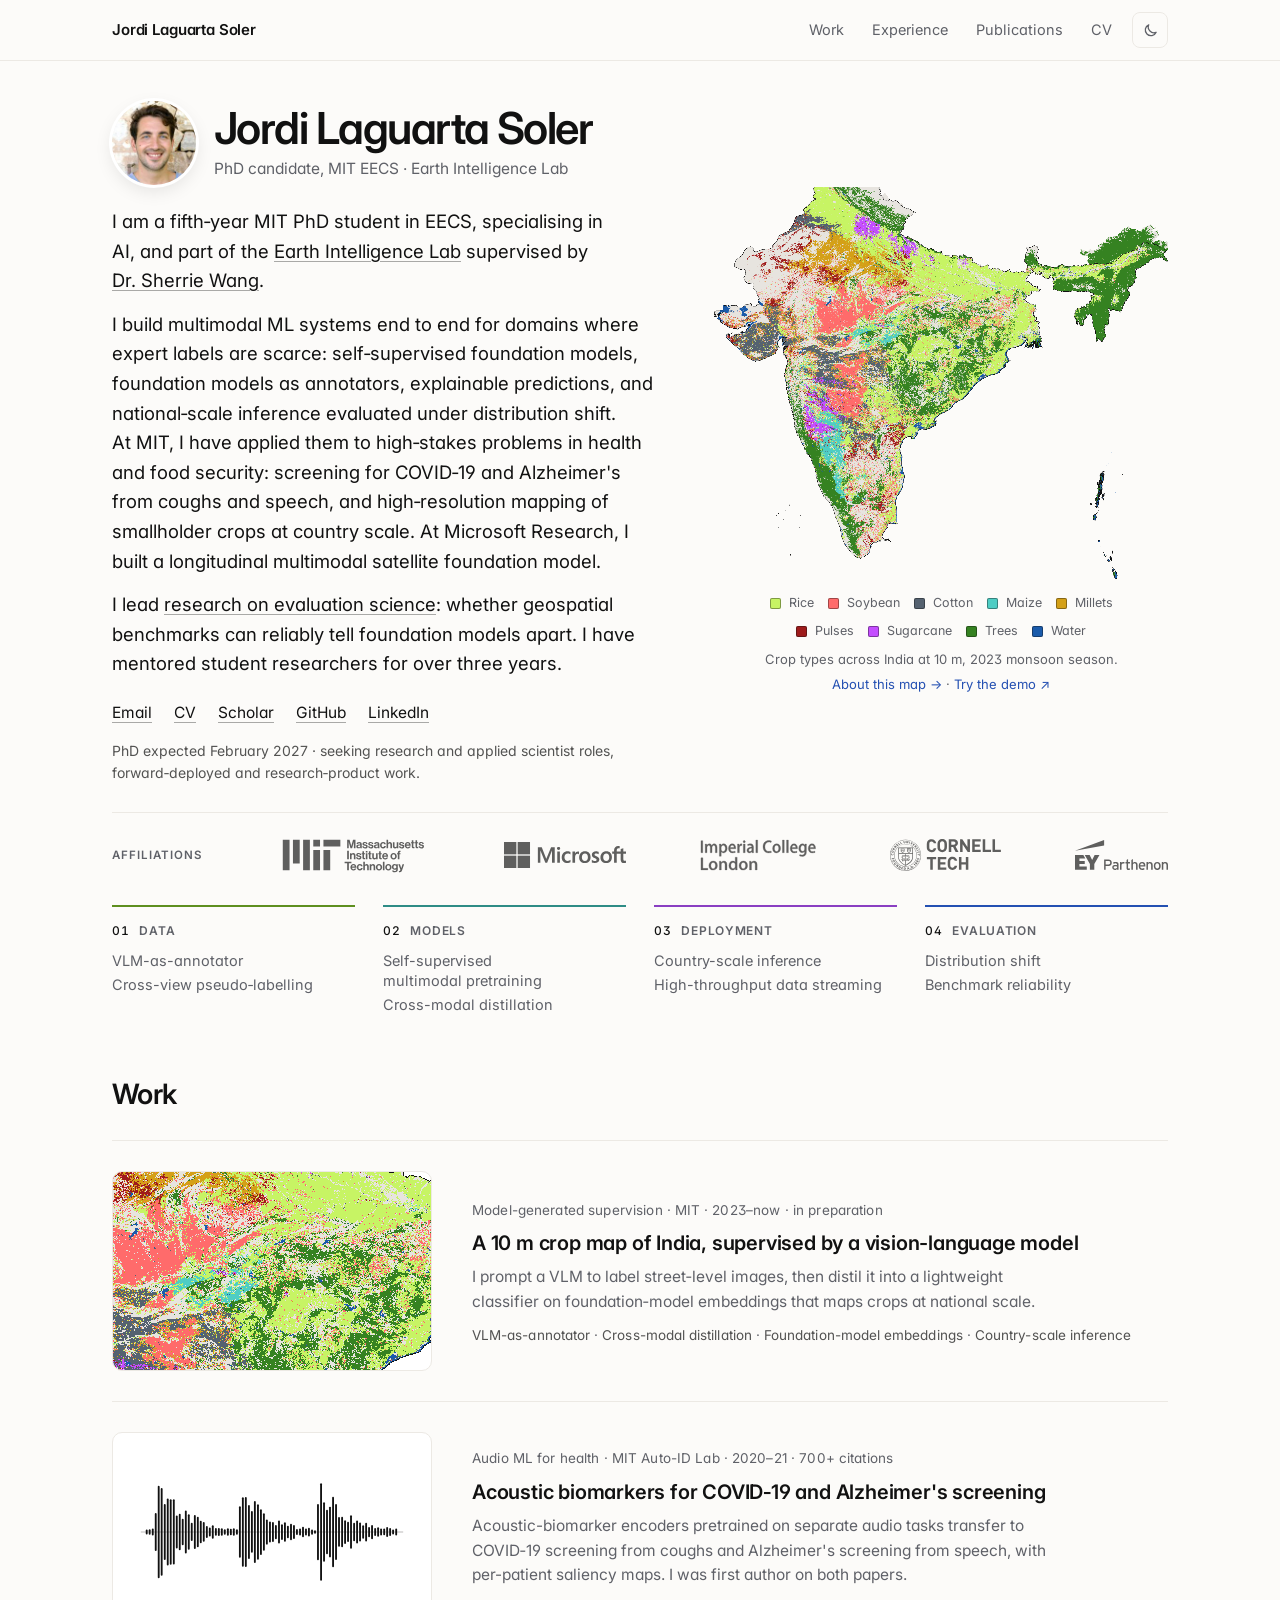
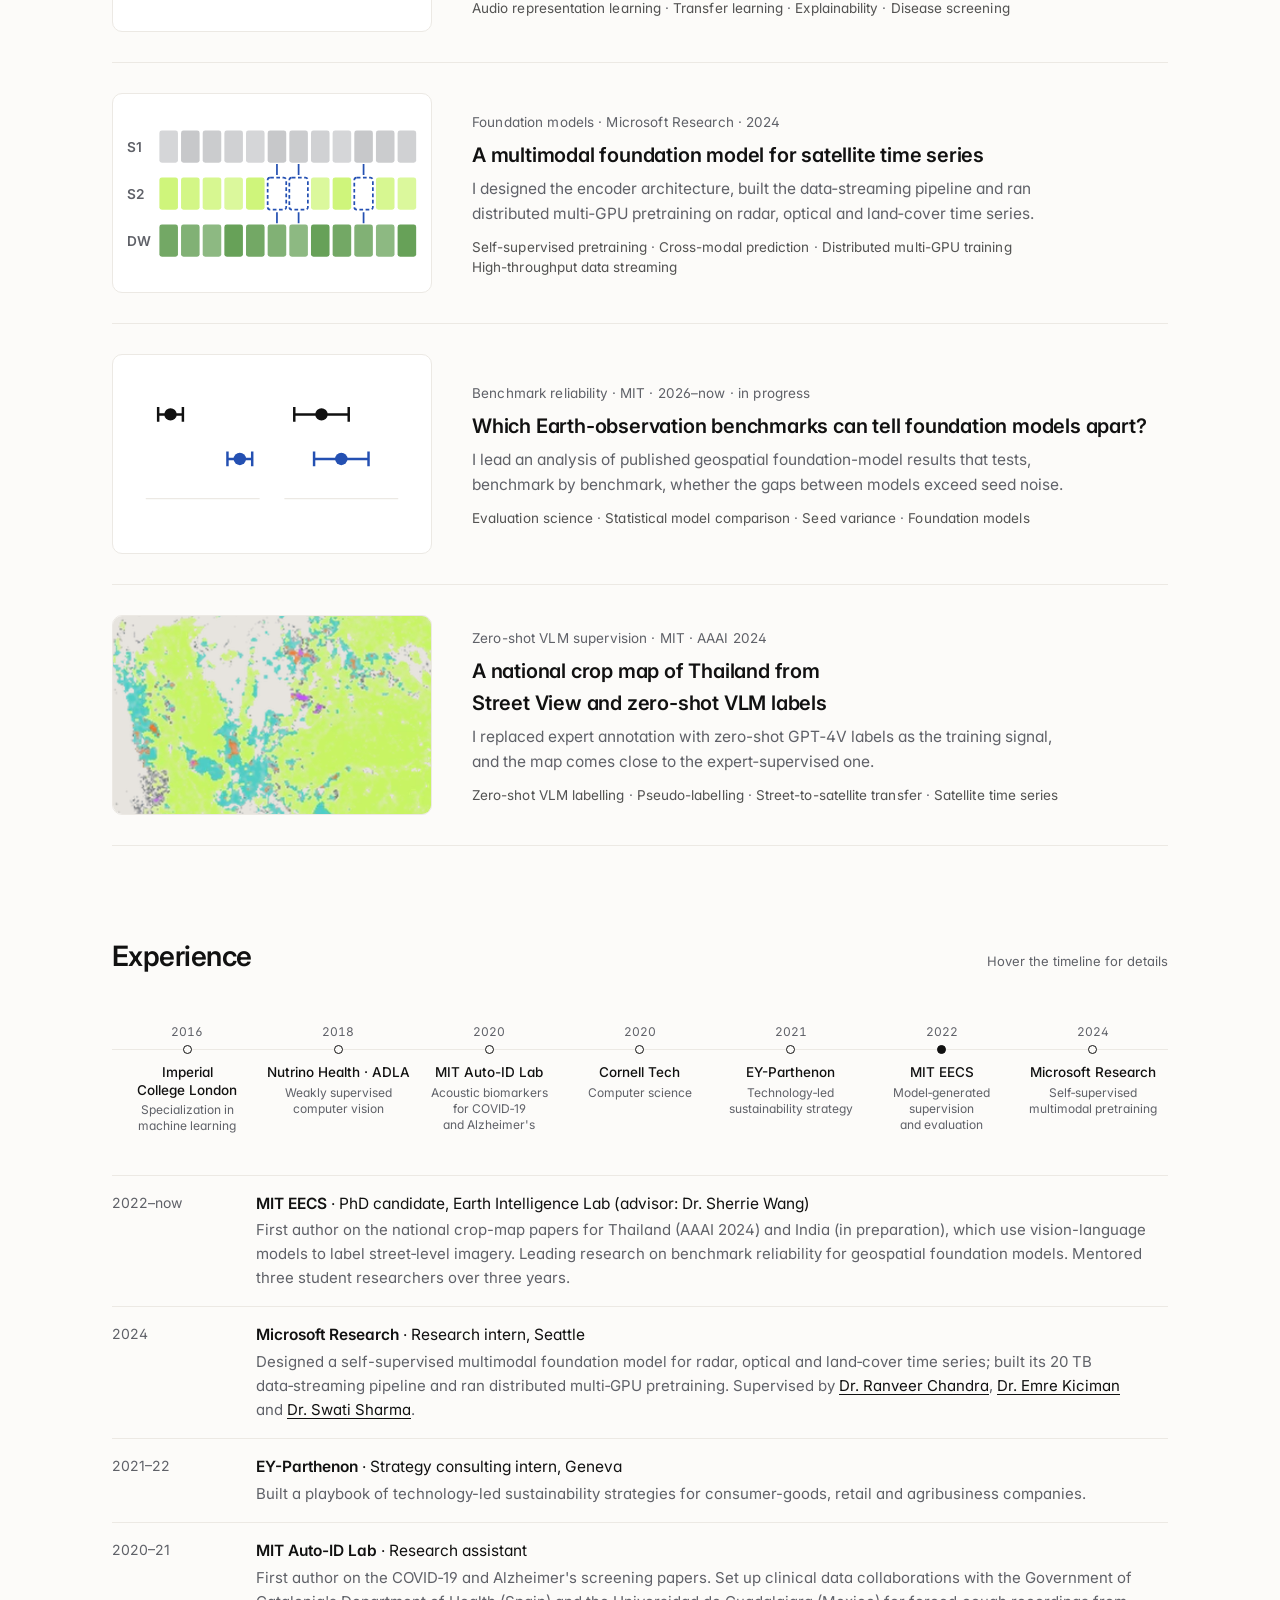
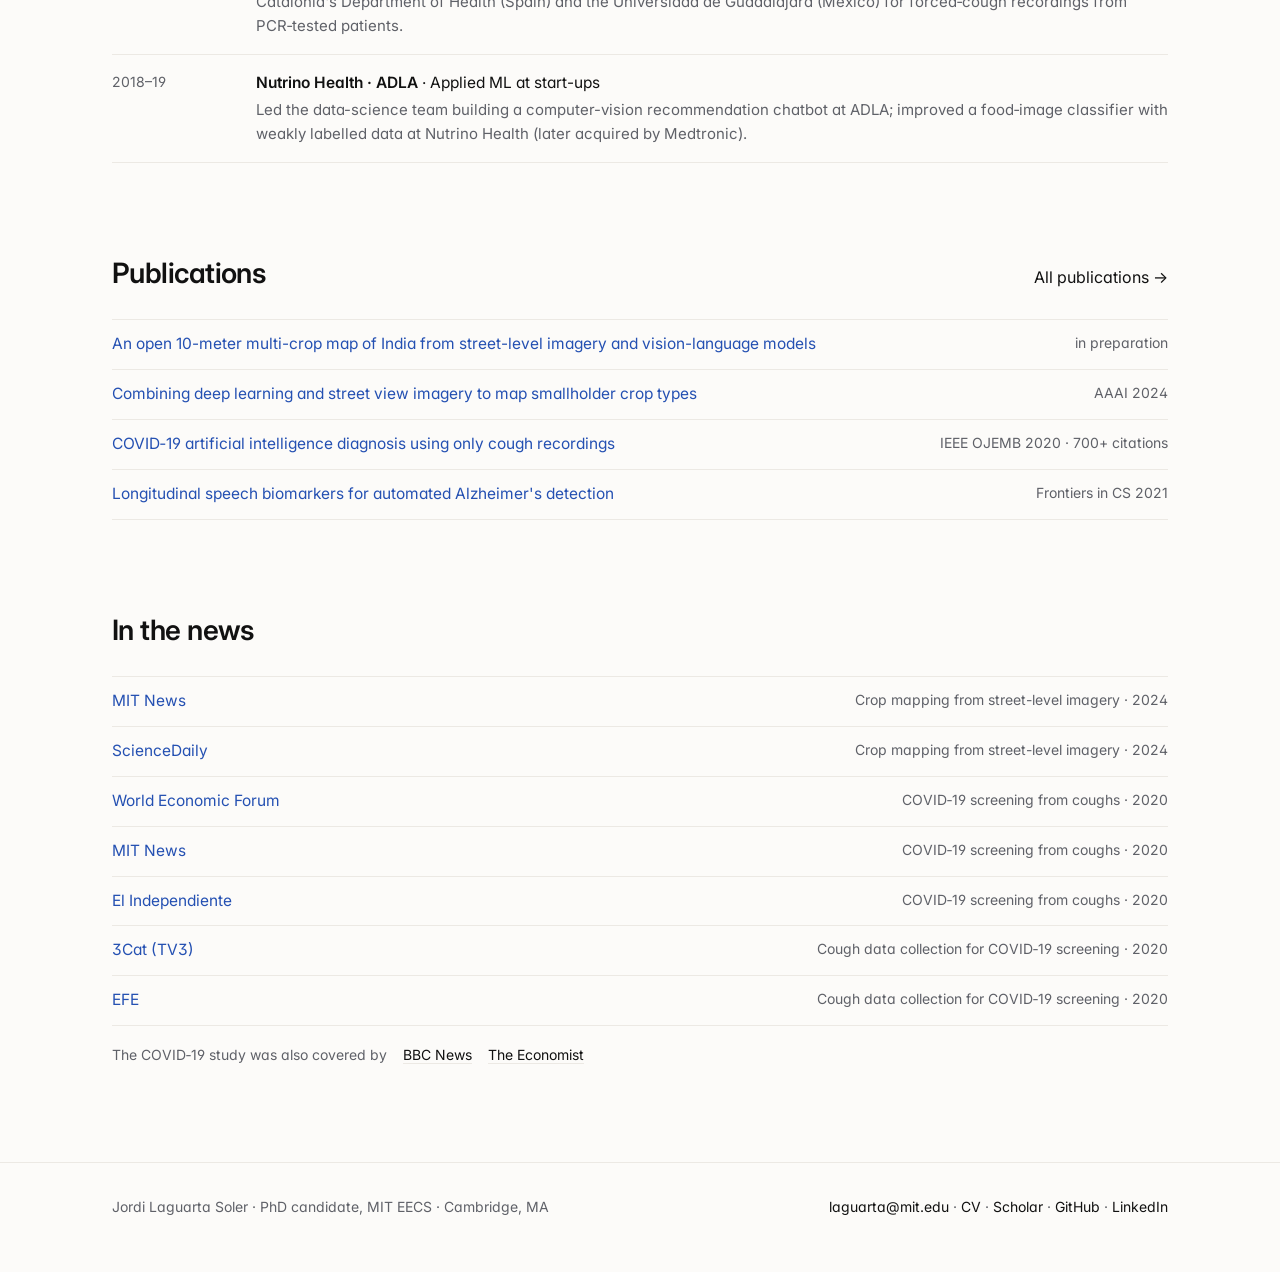
==== commit 8ad745a5: "Experience: quiet MSR supervisor links, unbroken names, Dr. Sherrie Wang Co-Authored-By: Claude <nor" ====
--- a/index.html
+++ b/index.html
@@ -69,11 +69,11 @@
 
 <section class="section" id="experience"><div class="wrap">
   <div class="section-head"><h2>Experience</h2><span class="tl-hint">Hover the timeline for details</span></div>
-  <div id="timeline"><ol class="tl" aria-label="Education, research and industry timeline"><li class="tl-bar"><button type="button" class="tl-lab" aria-describedby="tlp1"><span class="tl-yr">2016–2019</span><i class="tl-dot" aria-hidden="true"></i><b>Imperial College London</b><span class="tl-sub">BEng, specialization in machine learning</span></button><span class="tl-pop tl-pop-l" id="tlp1"><b>Imperial College London</b><span class="tl-role">BEng, Electronic & Information Engineering&nbsp;·&nbsp;London</span><span class="tl-dates">Oct 2016 – May 2019</span></span></li><li class="tl-bar"><button type="button" class="tl-lab" aria-describedby="tlp2"><span class="tl-yr">2018</span><i class="tl-dot" aria-hidden="true"></i><b>Nutrino&nbsp;Health&nbsp;· ADLA</b><span class="tl-sub">Weakly supervised computer vision</span></button><span class="tl-pop tl-pop-l" id="tlp2"><b>Nutrino&nbsp;Health&nbsp;· ADLA</b><span class="tl-role">Applied ML at start-ups</span><span class="tl-dates">2018–19</span></span></li><li class="tl-bar"><a class="tl-lab" href="health-audio.html" aria-describedby="tlp3"><span class="tl-yr">2020</span><i class="tl-dot" aria-hidden="true"></i><b>MIT Auto-ID Lab</b><span class="tl-sub">Acoustic biomarkers for COVID&#8209;19 and Alzheimer's</span></a><span class="tl-pop" id="tlp3"><b>MIT Auto-ID Lab</b><span class="tl-role">Research assistant&nbsp;·&nbsp;Cambridge,&nbsp;MA</span><span class="tl-dates">Feb 2020 – Sep 2021</span><span class="tl-detail">IEEE OJEMB 2020 · Frontiers in CS 2021 (both first author).</span><span class="tl-more" aria-hidden="true">Open project →</span></span></li><li class="tl-bar"><button type="button" class="tl-lab" aria-describedby="tlp4"><span class="tl-yr">2020</span><i class="tl-dot" aria-hidden="true"></i><b>Cornell Tech</b><span class="tl-sub">MEng, Computer Science</span></button><span class="tl-pop" id="tlp4"><b>Cornell Tech</b><span class="tl-role">MEng, Computer Science&nbsp;·&nbsp;New&nbsp;York</span><span class="tl-dates">Sep 2020 – May 2022 (leave, fall 2021)</span></span></li><li class="tl-bar"><button type="button" class="tl-lab" aria-describedby="tlp5"><span class="tl-yr">2021</span><i class="tl-dot" aria-hidden="true"></i><b>EY-Parthenon</b><span class="tl-sub">Technology&#8209;led sustainability strategy</span></button><span class="tl-pop" id="tlp5"><b>EY-Parthenon</b><span class="tl-role">Strategy consulting intern&nbsp;·&nbsp;Geneva</span><span class="tl-dates">Sep 2021 – Jan 2022</span></span></li><li class="tl-bar tl-now"><a class="tl-lab" href="work.html" aria-describedby="tlp6"><span class="tl-yr">2022–Present</span><i class="tl-dot" aria-hidden="true"></i><b>MIT EECS</b><span class="tl-sub">Model&#8209;generated supervision and evaluation</span></a><span class="tl-pop tl-pop-r" id="tlp6"><b>MIT EECS</b><span class="tl-role">PhD candidate, Earth&nbsp;Intelligence&nbsp;Lab&nbsp;·&nbsp;Cambridge,&nbsp;MA</span><span class="tl-dates">Sep 2022 – Feb 2027 (expected)</span><span class="tl-detail">Advisor: Sherrie Wang. First author on the Thailand (AAAI 2024) and India (in preparation) crop-map papers.</span><span class="tl-more" aria-hidden="true">See all work →</span></span></li><li class="tl-bar"><a class="tl-lab" href="terraflow.html" aria-describedby="tlp7"><span class="tl-yr">2024</span><i class="tl-dot" aria-hidden="true"></i><b>Microsoft Research</b><span class="tl-sub">Self&#8209;supervised multimodal pretraining</span></a><span class="tl-pop tl-pop-r" id="tlp7"><b>Microsoft Research</b><span class="tl-role">Research intern&nbsp;·&nbsp;Seattle</span><span class="tl-dates">May – Aug 2024</span><span class="tl-detail">Optimised data&#8209;streaming throughput for pretraining. Worked with the AI for Agriculture and AI for Industry teams.</span><span class="tl-more" aria-hidden="true">Open project →</span></span></li></ol></div>
+  <div id="timeline"><ol class="tl" aria-label="Education, research and industry timeline"><li class="tl-bar"><button type="button" class="tl-lab" aria-describedby="tlp1"><span class="tl-yr">2016</span><i class="tl-dot" aria-hidden="true"></i><b>Imperial College London</b><span class="tl-sub">Specialization in machine learning</span></button><span class="tl-pop tl-pop-l" id="tlp1"><b>Imperial College London</b><span class="tl-role">BEng, Electronic & Information Engineering&nbsp;·&nbsp;London</span><span class="tl-dates">Oct 2016 – May 2019</span></span></li><li class="tl-bar"><button type="button" class="tl-lab" aria-describedby="tlp2"><span class="tl-yr">2018</span><i class="tl-dot" aria-hidden="true"></i><b>Nutrino&nbsp;Health&nbsp;· ADLA</b><span class="tl-sub">Weakly supervised computer vision</span></button><span class="tl-pop tl-pop-l" id="tlp2"><b>Nutrino&nbsp;Health&nbsp;· ADLA</b><span class="tl-role">Applied ML at start-ups</span><span class="tl-dates">2018–19</span></span></li><li class="tl-bar"><a class="tl-lab" href="health-audio.html" aria-describedby="tlp3"><span class="tl-yr">2020</span><i class="tl-dot" aria-hidden="true"></i><b>MIT Auto-ID Lab</b><span class="tl-sub">Acoustic biomarkers for COVID&#8209;19 and Alzheimer's</span></a><span class="tl-pop" id="tlp3"><b>MIT Auto-ID Lab</b><span class="tl-role">Research assistant&nbsp;·&nbsp;Cambridge,&nbsp;MA</span><span class="tl-dates">Feb 2020 – Sep 2021</span><span class="tl-detail">IEEE OJEMB 2020 · Frontiers in CS 2021 (both first author).</span><span class="tl-more" aria-hidden="true">Open project →</span></span></li><li class="tl-bar"><button type="button" class="tl-lab" aria-describedby="tlp4"><span class="tl-yr">2020</span><i class="tl-dot" aria-hidden="true"></i><b>Cornell Tech</b><span class="tl-sub">Computer science</span></button><span class="tl-pop" id="tlp4"><b>Cornell Tech</b><span class="tl-role">MEng, Computer Science&nbsp;·&nbsp;New&nbsp;York</span><span class="tl-dates">Sep 2020 – May 2022 (leave, fall 2021)</span></span></li><li class="tl-bar"><button type="button" class="tl-lab" aria-describedby="tlp5"><span class="tl-yr">2021</span><i class="tl-dot" aria-hidden="true"></i><b>EY-Parthenon</b><span class="tl-sub">Technology&#8209;led sustainability strategy</span></button><span class="tl-pop" id="tlp5"><b>EY-Parthenon</b><span class="tl-role">Strategy consulting intern&nbsp;·&nbsp;Geneva</span><span class="tl-dates">Sep 2021 – Jan 2022</span></span></li><li class="tl-bar tl-now"><a class="tl-lab" href="work.html" aria-describedby="tlp6"><span class="tl-yr">2022</span><i class="tl-dot" aria-hidden="true"></i><b>MIT EECS</b><span class="tl-sub">Model&#8209;generated supervision and evaluation</span></a><span class="tl-pop tl-pop-r" id="tlp6"><b>MIT EECS</b><span class="tl-role">PhD candidate, Earth&nbsp;Intelligence&nbsp;Lab&nbsp;·&nbsp;Cambridge,&nbsp;MA</span><span class="tl-dates">Sep 2022 – Feb 2027 (expected)</span><span class="tl-detail">Advisor: Sherrie Wang. First author on the Thailand (AAAI 2024) and India (in preparation) crop-map papers.</span><span class="tl-more" aria-hidden="true">See all work →</span></span></li><li class="tl-bar"><a class="tl-lab" href="terraflow.html" aria-describedby="tlp7"><span class="tl-yr">2024</span><i class="tl-dot" aria-hidden="true"></i><b>Microsoft Research</b><span class="tl-sub">Self&#8209;supervised multimodal pretraining</span></a><span class="tl-pop tl-pop-r" id="tlp7"><b>Microsoft Research</b><span class="tl-role">Research intern&nbsp;·&nbsp;Seattle</span><span class="tl-dates">May – Aug 2024</span><span class="tl-detail">Optimised data&#8209;streaming throughput for pretraining. Worked with the AI for Agriculture and AI for Industry teams.</span><span class="tl-more" aria-hidden="true">Open project →</span></span></li></ol></div>
 
   <ul class="xp">
-    <li><span class="when">2022–present</span><div><span class="org"><b>MIT EECS</b> · PhD candidate, Earth Intelligence Lab (advisor: Sherrie Wang)</span><p>First author on the national crop-map papers for Thailand (AAAI 2024) and India (in preparation), which use vision-language models to label street&#8209;level imagery. Leading research on benchmark reliability for geospatial foundation models. Mentored three student researchers over three years.</p></div></li>
-    <li><span class="when">2024</span><div><span class="org"><b>Microsoft&nbsp;Research</b>&nbsp;·&nbsp;Research intern, Seattle</span><p>Designed a self-supervised multimodal foundation model for radar, optical and land&#8209;cover time series; built its 20&nbsp;TB data&#8209;streaming pipeline and ran distributed multi&#8209;GPU pretraining. Supervised by <a href="https://www.microsoft.com/en-us/research/people/ranveer/" target="_blank" rel="noopener">Dr.&nbsp;Ranveer Chandra</a>, <a href="https://www.microsoft.com/en-us/research/people/emrek/" target="_blank" rel="noopener">Dr.&nbsp;Emre Kiciman</a> and <a href="https://www.microsoft.com/en-us/research/people/swatisharma/" target="_blank" rel="noopener">Dr.&nbsp;Swati Sharma</a>.</p></div></li>
+    <li><span class="when">2022–now</span><div><span class="org"><b>MIT EECS</b> · PhD candidate, Earth Intelligence Lab (advisor: Dr.&nbsp;Sherrie Wang)</span><p>First author on the national crop-map papers for Thailand (AAAI 2024) and India (in preparation), which use vision-language models to label street&#8209;level imagery. Leading research on benchmark reliability for geospatial foundation models. Mentored three student researchers over three years.</p></div></li>
+    <li><span class="when">2024</span><div><span class="org"><b>Microsoft&nbsp;Research</b>&nbsp;·&nbsp;Research intern, Seattle</span><p>Designed a self-supervised multimodal foundation model for radar, optical and land&#8209;cover time series; built its 20&nbsp;TB data&#8209;streaming pipeline and ran distributed multi&#8209;GPU pretraining. Supervised by <a href="https://www.microsoft.com/en-us/research/people/ranveer/" target="_blank" rel="noopener">Dr.&nbsp;Ranveer&nbsp;Chandra</a>, <a href="https://www.microsoft.com/en-us/research/people/emrek/" target="_blank" rel="noopener">Dr.&nbsp;Emre&nbsp;Kiciman</a> and <a href="https://www.microsoft.com/en-us/research/people/swatisharma/" target="_blank" rel="noopener">Dr.&nbsp;Swati&nbsp;Sharma</a>.</p></div></li>
     <li><span class="when">2021–22</span><div><span class="org"><b>EY-Parthenon</b>&nbsp;·&nbsp;Strategy&nbsp;consulting intern, Geneva</span><p>Built a playbook of technology-led sustainability strategies for consumer-goods, retail and agribusiness companies.</p></div></li>
     <li><span class="when">2020–21</span><div><span class="org"><b>MIT Auto-ID Lab</b> · Research assistant</span><p>First author on the COVID&#8209;19 and Alzheimer's screening papers. Set up clinical data collaborations with the Government of Catalonia's Department of Health (Spain) and the Universidad de Guadalajara (Mexico) for forced&#8209;cough recordings from PCR&#8209;tested patients.</p></div></li>
     <li><span class="when">2018–19</span><div><span class="org"><b>Nutrino&nbsp;Health&nbsp;·&nbsp;ADLA</b>&nbsp;·&nbsp;Applied ML at start-ups</span><p>Led the data-science team building a computer-vision recommendation chatbot at ADLA; improved a food&#8209;image classifier with weakly labelled data at Nutrino Health (later acquired by Medtronic).</p></div></li>
@@ -83,11 +83,11 @@
 
 <section class="section" id="publications"><div class="wrap">
   <div class="section-head"><h2>Publications</h2><a href="publications.html">All publications →</a></div>
-  <ul class="publine"><li class="pt-row"><div class="thumb" aria-hidden="true"><span class="t-map"></span></div><a href="india-crop-map.html" >An open 10-meter multi-crop map of India from street-level imagery and vision-language models</a> <span>in preparation</span></li><li class="pt-row"><div class="thumb" aria-hidden="true"><span class="t-th"><img class="t-img" src="assets/thailand-thumb.webp" width="480" height="320" alt="" loading="lazy"></span></div><a href="https://ojs.aaai.org/index.php/AAAI/article/view/30225" target="_blank" rel="noopener">Combining deep learning and street view imagery to map smallholder crop types</a> <span>AAAI 2024</span></li><li class="pt-row"><div class="thumb" aria-hidden="true"><svg viewBox="0 0 240 160" aria-hidden="true" focusable="false" style="width:100%;height:100%"><line class="ax" x1="14" y1="80" x2="226" y2="80"/><rect class="inkf" x="18.0" y="77.9" width="1.5" height="4.2" rx="0.8"/><rect class="inkf" x="20.4" y="77.7" width="1.5" height="4.5" rx="0.8"/><rect class="inkf" x="22.9" y="77.1" width="1.5" height="5.7" rx="0.8"/><rect class="inkf" x="25.3" y="64.7" width="1.5" height="30.6" rx="0.8"/><rect class="inkf" x="27.7" y="42.7" width="1.5" height="74.6" rx="0.8"/><rect class="inkf" x="30.1" y="44.5" width="1.5" height="70.9" rx="0.8"/><rect class="inkf" x="32.6" y="57.3" width="1.5" height="45.4" rx="0.8"/><rect class="inkf" x="35.0" y="53.0" width="1.5" height="54.1" rx="0.8"/><rect class="inkf" x="37.4" y="53.6" width="1.5" height="52.8" rx="0.8"/><rect class="inkf" x="39.9" y="53.6" width="1.5" height="52.7" rx="0.8"/><rect class="inkf" x="42.3" y="66.6" width="1.5" height="26.8" rx="0.8"/><rect class="inkf" x="44.7" y="65.2" width="1.5" height="29.6" rx="0.8"/><rect class="inkf" x="47.1" y="69.2" width="1.5" height="21.5" rx="0.8"/><rect class="inkf" x="49.6" y="62.7" width="1.5" height="34.6" rx="0.8"/><rect class="inkf" x="52.0" y="65.6" width="1.5" height="28.8" rx="0.8"/><rect class="inkf" x="54.4" y="72.6" width="1.5" height="14.7" rx="0.8"/><rect class="inkf" x="56.9" y="66.2" width="1.5" height="27.6" rx="0.8"/><rect class="inkf" x="59.3" y="67.7" width="1.5" height="24.6" rx="0.8"/><rect class="inkf" x="61.7" y="70.9" width="1.5" height="18.2" rx="0.8"/><rect class="inkf" x="64.1" y="72.0" width="1.5" height="15.9" rx="0.8"/><rect class="inkf" x="66.6" y="75.1" width="1.5" height="9.7" rx="0.8"/><rect class="inkf" x="69.0" y="76.3" width="1.5" height="7.4" rx="0.8"/><rect class="inkf" x="71.4" y="74.6" width="1.5" height="10.8" rx="0.8"/><rect class="inkf" x="73.9" y="76.8" width="1.5" height="6.3" rx="0.8"/><rect class="inkf" x="76.3" y="76.7" width="1.5" height="6.5" rx="0.8"/><rect class="inkf" x="78.7" y="76.9" width="1.5" height="6.1" rx="0.8"/><rect class="inkf" x="81.1" y="77.8" width="1.5" height="4.4" rx="0.8"/><rect class="inkf" x="83.6" y="77.0" width="1.5" height="6.0" rx="0.8"/><rect class="inkf" x="86.0" y="77.4" width="1.5" height="5.3" rx="0.8"/><rect class="inkf" x="88.4" y="76.9" width="1.5" height="6.2" rx="0.8"/><rect class="inkf" x="90.9" y="77.7" width="1.5" height="4.5" rx="0.8"/><rect class="inkf" x="93.3" y="59.1" width="1.5" height="41.7" rx="0.8"/><rect class="inkf" x="95.7" y="52.0" width="1.5" height="56.1" rx="0.8"/><rect class="inkf" x="98.1" y="51.7" width="1.5" height="56.5" rx="0.8"/><rect class="inkf" x="100.6" y="58.1" width="1.5" height="43.7" rx="0.8"/><rect class="inkf" x="103.0" y="63.1" width="1.5" height="33.7" rx="0.8"/><rect class="inkf" x="105.4" y="54.9" width="1.5" height="50.1" rx="0.8"/><rect class="inkf" x="107.9" y="57.5" width="1.5" height="44.9" rx="0.8"/><rect class="inkf" x="110.3" y="61.6" width="1.5" height="36.9" rx="0.8"/><rect class="inkf" x="112.7" y="64.8" width="1.5" height="30.4" rx="0.8"/><rect class="inkf" x="115.1" y="69.9" width="1.5" height="20.3" rx="0.8"/><rect class="inkf" x="117.6" y="71.6" width="1.5" height="16.8" rx="0.8"/><rect class="inkf" x="120.0" y="72.0" width="1.5" height="16.0" rx="0.8"/><rect class="inkf" x="122.4" y="74.3" width="1.5" height="11.5" rx="0.8"/><rect class="inkf" x="124.9" y="70.8" width="1.5" height="18.4" rx="0.8"/><rect class="inkf" x="127.3" y="73.7" width="1.5" height="12.7" rx="0.8"/><rect class="inkf" x="129.7" y="72.2" width="1.5" height="15.6" rx="0.8"/><rect class="inkf" x="132.1" y="74.9" width="1.5" height="10.1" rx="0.8"/><rect class="inkf" x="134.6" y="73.3" width="1.5" height="13.4" rx="0.8"/><rect class="inkf" x="137.0" y="74.4" width="1.5" height="11.3" rx="0.8"/><rect class="inkf" x="139.4" y="77.5" width="1.5" height="5.0" rx="0.8"/><rect class="inkf" x="141.9" y="77.2" width="1.5" height="5.6" rx="0.8"/><rect class="inkf" x="144.3" y="75.8" width="1.5" height="8.4" rx="0.8"/><rect class="inkf" x="146.7" y="77.2" width="1.5" height="5.6" rx="0.8"/><rect class="inkf" x="149.1" y="76.5" width="1.5" height="7.1" rx="0.8"/><rect class="inkf" x="151.6" y="77.9" width="1.5" height="4.3" rx="0.8"/><rect class="inkf" x="154.0" y="78.5" width="1.5" height="2.9" rx="0.8"/><rect class="inkf" x="156.4" y="57.3" width="1.5" height="45.5" rx="0.8"/><rect class="inkf" x="158.9" y="40.6" width="1.5" height="78.7" rx="0.8"/><rect class="inkf" x="161.3" y="55.9" width="1.5" height="48.1" rx="0.8"/><rect class="inkf" x="163.7" y="62.0" width="1.5" height="36.0" rx="0.8"/><rect class="inkf" x="166.1" y="59.5" width="1.5" height="41.0" rx="0.8"/><rect class="inkf" x="168.6" y="51.5" width="1.5" height="57.0" rx="0.8"/><rect class="inkf" x="171.0" y="57.4" width="1.5" height="45.2" rx="0.8"/><rect class="inkf" x="173.4" y="67.9" width="1.5" height="24.1" rx="0.8"/><rect class="inkf" x="175.9" y="67.7" width="1.5" height="24.6" rx="0.8"/><rect class="inkf" x="178.3" y="70.5" width="1.5" height="19.1" rx="0.8"/><rect class="inkf" x="180.7" y="71.8" width="1.5" height="16.3" rx="0.8"/><rect class="inkf" x="183.1" y="66.5" width="1.5" height="27.0" rx="0.8"/><rect class="inkf" x="185.6" y="72.5" width="1.5" height="14.9" rx="0.8"/><rect class="inkf" x="188.0" y="70.7" width="1.5" height="18.5" rx="0.8"/><rect class="inkf" x="190.4" y="72.4" width="1.5" height="15.3" rx="0.8"/><rect class="inkf" x="192.9" y="74.5" width="1.5" height="10.9" rx="0.8"/><rect class="inkf" x="195.3" y="72.5" width="1.5" height="15.1" rx="0.8"/><rect class="inkf" x="197.7" y="75.9" width="1.5" height="8.3" rx="0.8"/><rect class="inkf" x="200.1" y="74.3" width="1.5" height="11.5" rx="0.8"/><rect class="inkf" x="202.6" y="76.7" width="1.5" height="6.6" rx="0.8"/><rect class="inkf" x="205.0" y="76.1" width="1.5" height="7.8" rx="0.8"/><rect class="inkf" x="207.4" y="77.1" width="1.5" height="5.8" rx="0.8"/><rect class="inkf" x="209.9" y="77.2" width="1.5" height="5.5" rx="0.8"/><rect class="inkf" x="212.3" y="75.9" width="1.5" height="8.2" rx="0.8"/><rect class="inkf" x="214.7" y="76.7" width="1.5" height="6.6" rx="0.8"/><rect class="inkf" x="217.1" y="77.9" width="1.5" height="4.1" rx="0.8"/><rect class="inkf" x="219.6" y="77.2" width="1.5" height="5.6" rx="0.8"/></svg></div><a href="https://pmc.ncbi.nlm.nih.gov/articles/PMC8545024/" target="_blank" rel="noopener">COVID&#8209;19 artificial intelligence diagnosis using only cough recordings</a> <span>IEEE OJEMB 2020 · 700+ citations</span></li><li class="pt-row"><div class="thumb" aria-hidden="true"><svg viewBox="0 0 240 160" aria-hidden="true" focusable="false" style="width:100%;height:100%"><line class="ax" x1="14" y1="80" x2="226" y2="80"/><rect class="inkf" x="18.0" y="77.9" width="1.5" height="4.2" rx="0.8"/><rect class="inkf" x="20.4" y="77.7" width="1.5" height="4.5" rx="0.8"/><rect class="inkf" x="22.9" y="77.1" width="1.5" height="5.7" rx="0.8"/><rect class="inkf" x="25.3" y="64.7" width="1.5" height="30.6" rx="0.8"/><rect class="inkf" x="27.7" y="42.7" width="1.5" height="74.6" rx="0.8"/><rect class="inkf" x="30.1" y="44.5" width="1.5" height="70.9" rx="0.8"/><rect class="inkf" x="32.6" y="57.3" width="1.5" height="45.4" rx="0.8"/><rect class="inkf" x="35.0" y="53.0" width="1.5" height="54.1" rx="0.8"/><rect class="inkf" x="37.4" y="53.6" width="1.5" height="52.8" rx="0.8"/><rect class="inkf" x="39.9" y="53.6" width="1.5" height="52.7" rx="0.8"/><rect class="inkf" x="42.3" y="66.6" width="1.5" height="26.8" rx="0.8"/><rect class="inkf" x="44.7" y="65.2" width="1.5" height="29.6" rx="0.8"/><rect class="inkf" x="47.1" y="69.2" width="1.5" height="21.5" rx="0.8"/><rect class="inkf" x="49.6" y="62.7" width="1.5" height="34.6" rx="0.8"/><rect class="inkf" x="52.0" y="65.6" width="1.5" height="28.8" rx="0.8"/><rect class="inkf" x="54.4" y="72.6" width="1.5" height="14.7" rx="0.8"/><rect class="inkf" x="56.9" y="66.2" width="1.5" height="27.6" rx="0.8"/><rect class="inkf" x="59.3" y="67.7" width="1.5" height="24.6" rx="0.8"/><rect class="inkf" x="61.7" y="70.9" width="1.5" height="18.2" rx="0.8"/><rect class="inkf" x="64.1" y="72.0" width="1.5" height="15.9" rx="0.8"/><rect class="inkf" x="66.6" y="75.1" width="1.5" height="9.7" rx="0.8"/><rect class="inkf" x="69.0" y="76.3" width="1.5" height="7.4" rx="0.8"/><rect class="inkf" x="71.4" y="74.6" width="1.5" height="10.8" rx="0.8"/><rect class="inkf" x="73.9" y="76.8" width="1.5" height="6.3" rx="0.8"/><rect class="inkf" x="76.3" y="76.7" width="1.5" height="6.5" rx="0.8"/><rect class="inkf" x="78.7" y="76.9" width="1.5" height="6.1" rx="0.8"/><rect class="inkf" x="81.1" y="77.8" width="1.5" height="4.4" rx="0.8"/><rect class="inkf" x="83.6" y="77.0" width="1.5" height="6.0" rx="0.8"/><rect class="inkf" x="86.0" y="77.4" width="1.5" height="5.3" rx="0.8"/><rect class="inkf" x="88.4" y="76.9" width="1.5" height="6.2" rx="0.8"/><rect class="inkf" x="90.9" y="77.7" width="1.5" height="4.5" rx="0.8"/><rect class="inkf" x="93.3" y="59.1" width="1.5" height="41.7" rx="0.8"/><rect class="inkf" x="95.7" y="52.0" width="1.5" height="56.1" rx="0.8"/><rect class="inkf" x="98.1" y="51.7" width="1.5" height="56.5" rx="0.8"/><rect class="inkf" x="100.6" y="58.1" width="1.5" height="43.7" rx="0.8"/><rect class="inkf" x="103.0" y="63.1" width="1.5" height="33.7" rx="0.8"/><rect class="inkf" x="105.4" y="54.9" width="1.5" height="50.1" rx="0.8"/><rect class="inkf" x="107.9" y="57.5" width="1.5" height="44.9" rx="0.8"/><rect class="inkf" x="110.3" y="61.6" width="1.5" height="36.9" rx="0.8"/><rect class="inkf" x="112.7" y="64.8" width="1.5" height="30.4" rx="0.8"/><rect class="inkf" x="115.1" y="69.9" width="1.5" height="20.3" rx="0.8"/><rect class="inkf" x="117.6" y="71.6" width="1.5" height="16.8" rx="0.8"/><rect class="inkf" x="120.0" y="72.0" width="1.5" height="16.0" rx="0.8"/><rect class="inkf" x="122.4" y="74.3" width="1.5" height="11.5" rx="0.8"/><rect class="inkf" x="124.9" y="70.8" width="1.5" height="18.4" rx="0.8"/><rect class="inkf" x="127.3" y="73.7" width="1.5" height="12.7" rx="0.8"/><rect class="inkf" x="129.7" y="72.2" width="1.5" height="15.6" rx="0.8"/><rect class="inkf" x="132.1" y="74.9" width="1.5" height="10.1" rx="0.8"/><rect class="inkf" x="134.6" y="73.3" width="1.5" height="13.4" rx="0.8"/><rect class="inkf" x="137.0" y="74.4" width="1.5" height="11.3" rx="0.8"/><rect class="inkf" x="139.4" y="77.5" width="1.5" height="5.0" rx="0.8"/><rect class="inkf" x="141.9" y="77.2" width="1.5" height="5.6" rx="0.8"/><rect class="inkf" x="144.3" y="75.8" width="1.5" height="8.4" rx="0.8"/><rect class="inkf" x="146.7" y="77.2" width="1.5" height="5.6" rx="0.8"/><rect class="inkf" x="149.1" y="76.5" width="1.5" height="7.1" rx="0.8"/><rect class="inkf" x="151.6" y="77.9" width="1.5" height="4.3" rx="0.8"/><rect class="inkf" x="154.0" y="78.5" width="1.5" height="2.9" rx="0.8"/><rect class="inkf" x="156.4" y="57.3" width="1.5" height="45.5" rx="0.8"/><rect class="inkf" x="158.9" y="40.6" width="1.5" height="78.7" rx="0.8"/><rect class="inkf" x="161.3" y="55.9" width="1.5" height="48.1" rx="0.8"/><rect class="inkf" x="163.7" y="62.0" width="1.5" height="36.0" rx="0.8"/><rect class="inkf" x="166.1" y="59.5" width="1.5" height="41.0" rx="0.8"/><rect class="inkf" x="168.6" y="51.5" width="1.5" height="57.0" rx="0.8"/><rect class="inkf" x="171.0" y="57.4" width="1.5" height="45.2" rx="0.8"/><rect class="inkf" x="173.4" y="67.9" width="1.5" height="24.1" rx="0.8"/><rect class="inkf" x="175.9" y="67.7" width="1.5" height="24.6" rx="0.8"/><rect class="inkf" x="178.3" y="70.5" width="1.5" height="19.1" rx="0.8"/><rect class="inkf" x="180.7" y="71.8" width="1.5" height="16.3" rx="0.8"/><rect class="inkf" x="183.1" y="66.5" width="1.5" height="27.0" rx="0.8"/><rect class="inkf" x="185.6" y="72.5" width="1.5" height="14.9" rx="0.8"/><rect class="inkf" x="188.0" y="70.7" width="1.5" height="18.5" rx="0.8"/><rect class="inkf" x="190.4" y="72.4" width="1.5" height="15.3" rx="0.8"/><rect class="inkf" x="192.9" y="74.5" width="1.5" height="10.9" rx="0.8"/><rect class="inkf" x="195.3" y="72.5" width="1.5" height="15.1" rx="0.8"/><rect class="inkf" x="197.7" y="75.9" width="1.5" height="8.3" rx="0.8"/><rect class="inkf" x="200.1" y="74.3" width="1.5" height="11.5" rx="0.8"/><rect class="inkf" x="202.6" y="76.7" width="1.5" height="6.6" rx="0.8"/><rect class="inkf" x="205.0" y="76.1" width="1.5" height="7.8" rx="0.8"/><rect class="inkf" x="207.4" y="77.1" width="1.5" height="5.8" rx="0.8"/><rect class="inkf" x="209.9" y="77.2" width="1.5" height="5.5" rx="0.8"/><rect class="inkf" x="212.3" y="75.9" width="1.5" height="8.2" rx="0.8"/><rect class="inkf" x="214.7" y="76.7" width="1.5" height="6.6" rx="0.8"/><rect class="inkf" x="217.1" y="77.9" width="1.5" height="4.1" rx="0.8"/><rect class="inkf" x="219.6" y="77.2" width="1.5" height="5.6" rx="0.8"/></svg></div><a href="https://www.frontiersin.org/articles/10.3389/fcomp.2021.624694/full" target="_blank" rel="noopener">Longitudinal speech biomarkers for automated Alzheimer's detection</a> <span>Frontiers in CS 2021</span></li></ul>
+  <ul class="publine"><li><a href="india-crop-map.html">An open 10-meter multi-crop map of India from street-level imagery and vision-language models</a> <span>in preparation</span></li><li><a href="https://ojs.aaai.org/index.php/AAAI/article/view/30225" target="_blank" rel="noopener">Combining deep learning and street view imagery to map smallholder crop types</a> <span>AAAI 2024</span></li><li><a href="https://pmc.ncbi.nlm.nih.gov/articles/PMC8545024/" target="_blank" rel="noopener">COVID&#8209;19 artificial intelligence diagnosis using only cough recordings</a> <span>IEEE OJEMB 2020 · 700+ citations</span></li><li><a href="https://www.frontiersin.org/articles/10.3389/fcomp.2021.624694/full" target="_blank" rel="noopener">Longitudinal speech biomarkers for automated Alzheimer's detection</a> <span>Frontiers in CS 2021</span></li></ul>
 </div></section>
 <section class="section" id="news"><div class="wrap">
   <div class="section-head"><h2>In the news</h2></div>
-  <ul class="publine"><li class="pt-row"><div class="thumb" aria-hidden="true"><span class="t-th"><img class="t-img" src="assets/thailand-thumb.webp" width="480" height="320" alt="" loading="lazy"></span></div><a href="https://news.mit.edu/2024/mit-researchers-remotely-map-crops-fields-0215" target="_blank" rel="noopener">MIT News</a> <span>Crop mapping from street-level imagery&nbsp;·&nbsp;2024</span></li><li class="pt-row"><div class="thumb" aria-hidden="true"><span class="t-th"><img class="t-img" src="assets/thailand-thumb.webp" width="480" height="320" alt="" loading="lazy"></span></div><a href="https://www.sciencedaily.com/releases/2024/02/240215160615.htm" target="_blank" rel="noopener">ScienceDaily</a> <span>Crop mapping from street-level imagery&nbsp;·&nbsp;2024</span></li><li class="pt-row"><div class="thumb" aria-hidden="true"><svg viewBox="0 0 240 160" aria-hidden="true" focusable="false" style="width:100%;height:100%"><line class="ax" x1="14" y1="80" x2="226" y2="80"/><rect class="inkf" x="18.0" y="77.9" width="1.5" height="4.2" rx="0.8"/><rect class="inkf" x="20.4" y="77.7" width="1.5" height="4.5" rx="0.8"/><rect class="inkf" x="22.9" y="77.1" width="1.5" height="5.7" rx="0.8"/><rect class="inkf" x="25.3" y="64.7" width="1.5" height="30.6" rx="0.8"/><rect class="inkf" x="27.7" y="42.7" width="1.5" height="74.6" rx="0.8"/><rect class="inkf" x="30.1" y="44.5" width="1.5" height="70.9" rx="0.8"/><rect class="inkf" x="32.6" y="57.3" width="1.5" height="45.4" rx="0.8"/><rect class="inkf" x="35.0" y="53.0" width="1.5" height="54.1" rx="0.8"/><rect class="inkf" x="37.4" y="53.6" width="1.5" height="52.8" rx="0.8"/><rect class="inkf" x="39.9" y="53.6" width="1.5" height="52.7" rx="0.8"/><rect class="inkf" x="42.3" y="66.6" width="1.5" height="26.8" rx="0.8"/><rect class="inkf" x="44.7" y="65.2" width="1.5" height="29.6" rx="0.8"/><rect class="inkf" x="47.1" y="69.2" width="1.5" height="21.5" rx="0.8"/><rect class="inkf" x="49.6" y="62.7" width="1.5" height="34.6" rx="0.8"/><rect class="inkf" x="52.0" y="65.6" width="1.5" height="28.8" rx="0.8"/><rect class="inkf" x="54.4" y="72.6" width="1.5" height="14.7" rx="0.8"/><rect class="inkf" x="56.9" y="66.2" width="1.5" height="27.6" rx="0.8"/><rect class="inkf" x="59.3" y="67.7" width="1.5" height="24.6" rx="0.8"/><rect class="inkf" x="61.7" y="70.9" width="1.5" height="18.2" rx="0.8"/><rect class="inkf" x="64.1" y="72.0" width="1.5" height="15.9" rx="0.8"/><rect class="inkf" x="66.6" y="75.1" width="1.5" height="9.7" rx="0.8"/><rect class="inkf" x="69.0" y="76.3" width="1.5" height="7.4" rx="0.8"/><rect class="inkf" x="71.4" y="74.6" width="1.5" height="10.8" rx="0.8"/><rect class="inkf" x="73.9" y="76.8" width="1.5" height="6.3" rx="0.8"/><rect class="inkf" x="76.3" y="76.7" width="1.5" height="6.5" rx="0.8"/><rect class="inkf" x="78.7" y="76.9" width="1.5" height="6.1" rx="0.8"/><rect class="inkf" x="81.1" y="77.8" width="1.5" height="4.4" rx="0.8"/><rect class="inkf" x="83.6" y="77.0" width="1.5" height="6.0" rx="0.8"/><rect class="inkf" x="86.0" y="77.4" width="1.5" height="5.3" rx="0.8"/><rect class="inkf" x="88.4" y="76.9" width="1.5" height="6.2" rx="0.8"/><rect class="inkf" x="90.9" y="77.7" width="1.5" height="4.5" rx="0.8"/><rect class="inkf" x="93.3" y="59.1" width="1.5" height="41.7" rx="0.8"/><rect class="inkf" x="95.7" y="52.0" width="1.5" height="56.1" rx="0.8"/><rect class="inkf" x="98.1" y="51.7" width="1.5" height="56.5" rx="0.8"/><rect class="inkf" x="100.6" y="58.1" width="1.5" height="43.7" rx="0.8"/><rect class="inkf" x="103.0" y="63.1" width="1.5" height="33.7" rx="0.8"/><rect class="inkf" x="105.4" y="54.9" width="1.5" height="50.1" rx="0.8"/><rect class="inkf" x="107.9" y="57.5" width="1.5" height="44.9" rx="0.8"/><rect class="inkf" x="110.3" y="61.6" width="1.5" height="36.9" rx="0.8"/><rect class="inkf" x="112.7" y="64.8" width="1.5" height="30.4" rx="0.8"/><rect class="inkf" x="115.1" y="69.9" width="1.5" height="20.3" rx="0.8"/><rect class="inkf" x="117.6" y="71.6" width="1.5" height="16.8" rx="0.8"/><rect class="inkf" x="120.0" y="72.0" width="1.5" height="16.0" rx="0.8"/><rect class="inkf" x="122.4" y="74.3" width="1.5" height="11.5" rx="0.8"/><rect class="inkf" x="124.9" y="70.8" width="1.5" height="18.4" rx="0.8"/><rect class="inkf" x="127.3" y="73.7" width="1.5" height="12.7" rx="0.8"/><rect class="inkf" x="129.7" y="72.2" width="1.5" height="15.6" rx="0.8"/><rect class="inkf" x="132.1" y="74.9" width="1.5" height="10.1" rx="0.8"/><rect class="inkf" x="134.6" y="73.3" width="1.5" height="13.4" rx="0.8"/><rect class="inkf" x="137.0" y="74.4" width="1.5" height="11.3" rx="0.8"/><rect class="inkf" x="139.4" y="77.5" width="1.5" height="5.0" rx="0.8"/><rect class="inkf" x="141.9" y="77.2" width="1.5" height="5.6" rx="0.8"/><rect class="inkf" x="144.3" y="75.8" width="1.5" height="8.4" rx="0.8"/><rect class="inkf" x="146.7" y="77.2" width="1.5" height="5.6" rx="0.8"/><rect class="inkf" x="149.1" y="76.5" width="1.5" height="7.1" rx="0.8"/><rect class="inkf" x="151.6" y="77.9" width="1.5" height="4.3" rx="0.8"/><rect class="inkf" x="154.0" y="78.5" width="1.5" height="2.9" rx="0.8"/><rect class="inkf" x="156.4" y="57.3" width="1.5" height="45.5" rx="0.8"/><rect class="inkf" x="158.9" y="40.6" width="1.5" height="78.7" rx="0.8"/><rect class="inkf" x="161.3" y="55.9" width="1.5" height="48.1" rx="0.8"/><rect class="inkf" x="163.7" y="62.0" width="1.5" height="36.0" rx="0.8"/><rect class="inkf" x="166.1" y="59.5" width="1.5" height="41.0" rx="0.8"/><rect class="inkf" x="168.6" y="51.5" width="1.5" height="57.0" rx="0.8"/><rect class="inkf" x="171.0" y="57.4" width="1.5" height="45.2" rx="0.8"/><rect class="inkf" x="173.4" y="67.9" width="1.5" height="24.1" rx="0.8"/><rect class="inkf" x="175.9" y="67.7" width="1.5" height="24.6" rx="0.8"/><rect class="inkf" x="178.3" y="70.5" width="1.5" height="19.1" rx="0.8"/><rect class="inkf" x="180.7" y="71.8" width="1.5" height="16.3" rx="0.8"/><rect class="inkf" x="183.1" y="66.5" width="1.5" height="27.0" rx="0.8"/><rect class="inkf" x="185.6" y="72.5" width="1.5" height="14.9" rx="0.8"/><rect class="inkf" x="188.0" y="70.7" width="1.5" height="18.5" rx="0.8"/><rect class="inkf" x="190.4" y="72.4" width="1.5" height="15.3" rx="0.8"/><rect class="inkf" x="192.9" y="74.5" width="1.5" height="10.9" rx="0.8"/><rect class="inkf" x="195.3" y="72.5" width="1.5" height="15.1" rx="0.8"/><rect class="inkf" x="197.7" y="75.9" width="1.5" height="8.3" rx="0.8"/><rect class="inkf" x="200.1" y="74.3" width="1.5" height="11.5" rx="0.8"/><rect class="inkf" x="202.6" y="76.7" width="1.5" height="6.6" rx="0.8"/><rect class="inkf" x="205.0" y="76.1" width="1.5" height="7.8" rx="0.8"/><rect class="inkf" x="207.4" y="77.1" width="1.5" height="5.8" rx="0.8"/><rect class="inkf" x="209.9" y="77.2" width="1.5" height="5.5" rx="0.8"/><rect class="inkf" x="212.3" y="75.9" width="1.5" height="8.2" rx="0.8"/><rect class="inkf" x="214.7" y="76.7" width="1.5" height="6.6" rx="0.8"/><rect class="inkf" x="217.1" y="77.9" width="1.5" height="4.1" rx="0.8"/><rect class="inkf" x="219.6" y="77.2" width="1.5" height="5.6" rx="0.8"/></svg></div><a href="https://www.weforum.org/stories/2020/11/artificial-intelligence-model-detects-asymptomatic-covid-19-infections-through-cellphone-recorded-coughs/" target="_blank" rel="noopener">World Economic Forum</a> <span>COVID&#8209;19 screening from coughs&nbsp;·&nbsp;2020</span></li><li class="pt-row"><div class="thumb" aria-hidden="true"><svg viewBox="0 0 240 160" aria-hidden="true" focusable="false" style="width:100%;height:100%"><line class="ax" x1="14" y1="80" x2="226" y2="80"/><rect class="inkf" x="18.0" y="77.9" width="1.5" height="4.2" rx="0.8"/><rect class="inkf" x="20.4" y="77.7" width="1.5" height="4.5" rx="0.8"/><rect class="inkf" x="22.9" y="77.1" width="1.5" height="5.7" rx="0.8"/><rect class="inkf" x="25.3" y="64.7" width="1.5" height="30.6" rx="0.8"/><rect class="inkf" x="27.7" y="42.7" width="1.5" height="74.6" rx="0.8"/><rect class="inkf" x="30.1" y="44.5" width="1.5" height="70.9" rx="0.8"/><rect class="inkf" x="32.6" y="57.3" width="1.5" height="45.4" rx="0.8"/><rect class="inkf" x="35.0" y="53.0" width="1.5" height="54.1" rx="0.8"/><rect class="inkf" x="37.4" y="53.6" width="1.5" height="52.8" rx="0.8"/><rect class="inkf" x="39.9" y="53.6" width="1.5" height="52.7" rx="0.8"/><rect class="inkf" x="42.3" y="66.6" width="1.5" height="26.8" rx="0.8"/><rect class="inkf" x="44.7" y="65.2" width="1.5" height="29.6" rx="0.8"/><rect class="inkf" x="47.1" y="69.2" width="1.5" height="21.5" rx="0.8"/><rect class="inkf" x="49.6" y="62.7" width="1.5" height="34.6" rx="0.8"/><rect class="inkf" x="52.0" y="65.6" width="1.5" height="28.8" rx="0.8"/><rect class="inkf" x="54.4" y="72.6" width="1.5" height="14.7" rx="0.8"/><rect class="inkf" x="56.9" y="66.2" width="1.5" height="27.6" rx="0.8"/><rect class="inkf" x="59.3" y="67.7" width="1.5" height="24.6" rx="0.8"/><rect class="inkf" x="61.7" y="70.9" width="1.5" height="18.2" rx="0.8"/><rect class="inkf" x="64.1" y="72.0" width="1.5" height="15.9" rx="0.8"/><rect class="inkf" x="66.6" y="75.1" width="1.5" height="9.7" rx="0.8"/><rect class="inkf" x="69.0" y="76.3" width="1.5" height="7.4" rx="0.8"/><rect class="inkf" x="71.4" y="74.6" width="1.5" height="10.8" rx="0.8"/><rect class="inkf" x="73.9" y="76.8" width="1.5" height="6.3" rx="0.8"/><rect class="inkf" x="76.3" y="76.7" width="1.5" height="6.5" rx="0.8"/><rect class="inkf" x="78.7" y="76.9" width="1.5" height="6.1" rx="0.8"/><rect class="inkf" x="81.1" y="77.8" width="1.5" height="4.4" rx="0.8"/><rect class="inkf" x="83.6" y="77.0" width="1.5" height="6.0" rx="0.8"/><rect class="inkf" x="86.0" y="77.4" width="1.5" height="5.3" rx="0.8"/><rect class="inkf" x="88.4" y="76.9" width="1.5" height="6.2" rx="0.8"/><rect class="inkf" x="90.9" y="77.7" width="1.5" height="4.5" rx="0.8"/><rect class="inkf" x="93.3" y="59.1" width="1.5" height="41.7" rx="0.8"/><rect class="inkf" x="95.7" y="52.0" width="1.5" height="56.1" rx="0.8"/><rect class="inkf" x="98.1" y="51.7" width="1.5" height="56.5" rx="0.8"/><rect class="inkf" x="100.6" y="58.1" width="1.5" height="43.7" rx="0.8"/><rect class="inkf" x="103.0" y="63.1" width="1.5" height="33.7" rx="0.8"/><rect class="inkf" x="105.4" y="54.9" width="1.5" height="50.1" rx="0.8"/><rect class="inkf" x="107.9" y="57.5" width="1.5" height="44.9" rx="0.8"/><rect class="inkf" x="110.3" y="61.6" width="1.5" height="36.9" rx="0.8"/><rect class="inkf" x="112.7" y="64.8" width="1.5" height="30.4" rx="0.8"/><rect class="inkf" x="115.1" y="69.9" width="1.5" height="20.3" rx="0.8"/><rect class="inkf" x="117.6" y="71.6" width="1.5" height="16.8" rx="0.8"/><rect class="inkf" x="120.0" y="72.0" width="1.5" height="16.0" rx="0.8"/><rect class="inkf" x="122.4" y="74.3" width="1.5" height="11.5" rx="0.8"/><rect class="inkf" x="124.9" y="70.8" width="1.5" height="18.4" rx="0.8"/><rect class="inkf" x="127.3" y="73.7" width="1.5" height="12.7" rx="0.8"/><rect class="inkf" x="129.7" y="72.2" width="1.5" height="15.6" rx="0.8"/><rect class="inkf" x="132.1" y="74.9" width="1.5" height="10.1" rx="0.8"/><rect class="inkf" x="134.6" y="73.3" width="1.5" height="13.4" rx="0.8"/><rect class="inkf" x="137.0" y="74.4" width="1.5" height="11.3" rx="0.8"/><rect class="inkf" x="139.4" y="77.5" width="1.5" height="5.0" rx="0.8"/><rect class="inkf" x="141.9" y="77.2" width="1.5" height="5.6" rx="0.8"/><rect class="inkf" x="144.3" y="75.8" width="1.5" height="8.4" rx="0.8"/><rect class="inkf" x="146.7" y="77.2" width="1.5" height="5.6" rx="0.8"/><rect class="inkf" x="149.1" y="76.5" width="1.5" height="7.1" rx="0.8"/><rect class="inkf" x="151.6" y="77.9" width="1.5" height="4.3" rx="0.8"/><rect class="inkf" x="154.0" y="78.5" width="1.5" height="2.9" rx="0.8"/><rect class="inkf" x="156.4" y="57.3" width="1.5" height="45.5" rx="0.8"/><rect class="inkf" x="158.9" y="40.6" width="1.5" height="78.7" rx="0.8"/><rect class="inkf" x="161.3" y="55.9" width="1.5" height="48.1" rx="0.8"/><rect class="inkf" x="163.7" y="62.0" width="1.5" height="36.0" rx="0.8"/><rect class="inkf" x="166.1" y="59.5" width="1.5" height="41.0" rx="0.8"/><rect class="inkf" x="168.6" y="51.5" width="1.5" height="57.0" rx="0.8"/><rect class="inkf" x="171.0" y="57.4" width="1.5" height="45.2" rx="0.8"/><rect class="inkf" x="173.4" y="67.9" width="1.5" height="24.1" rx="0.8"/><rect class="inkf" x="175.9" y="67.7" width="1.5" height="24.6" rx="0.8"/><rect class="inkf" x="178.3" y="70.5" width="1.5" height="19.1" rx="0.8"/><rect class="inkf" x="180.7" y="71.8" width="1.5" height="16.3" rx="0.8"/><rect class="inkf" x="183.1" y="66.5" width="1.5" height="27.0" rx="0.8"/><rect class="inkf" x="185.6" y="72.5" width="1.5" height="14.9" rx="0.8"/><rect class="inkf" x="188.0" y="70.7" width="1.5" height="18.5" rx="0.8"/><rect class="inkf" x="190.4" y="72.4" width="1.5" height="15.3" rx="0.8"/><rect class="inkf" x="192.9" y="74.5" width="1.5" height="10.9" rx="0.8"/><rect class="inkf" x="195.3" y="72.5" width="1.5" height="15.1" rx="0.8"/><rect class="inkf" x="197.7" y="75.9" width="1.5" height="8.3" rx="0.8"/><rect class="inkf" x="200.1" y="74.3" width="1.5" height="11.5" rx="0.8"/><rect class="inkf" x="202.6" y="76.7" width="1.5" height="6.6" rx="0.8"/><rect class="inkf" x="205.0" y="76.1" width="1.5" height="7.8" rx="0.8"/><rect class="inkf" x="207.4" y="77.1" width="1.5" height="5.8" rx="0.8"/><rect class="inkf" x="209.9" y="77.2" width="1.5" height="5.5" rx="0.8"/><rect class="inkf" x="212.3" y="75.9" width="1.5" height="8.2" rx="0.8"/><rect class="inkf" x="214.7" y="76.7" width="1.5" height="6.6" rx="0.8"/><rect class="inkf" x="217.1" y="77.9" width="1.5" height="4.1" rx="0.8"/><rect class="inkf" x="219.6" y="77.2" width="1.5" height="5.6" rx="0.8"/></svg></div><a href="https://news.mit.edu/2020/covid-19-cough-cellphone-detection-1029" target="_blank" rel="noopener">MIT News</a> <span>COVID&#8209;19 screening from coughs&nbsp;·&nbsp;2020</span></li><li class="pt-row"><div class="thumb" aria-hidden="true"><svg viewBox="0 0 240 160" aria-hidden="true" focusable="false" style="width:100%;height:100%"><line class="ax" x1="14" y1="80" x2="226" y2="80"/><rect class="inkf" x="18.0" y="77.9" width="1.5" height="4.2" rx="0.8"/><rect class="inkf" x="20.4" y="77.7" width="1.5" height="4.5" rx="0.8"/><rect class="inkf" x="22.9" y="77.1" width="1.5" height="5.7" rx="0.8"/><rect class="inkf" x="25.3" y="64.7" width="1.5" height="30.6" rx="0.8"/><rect class="inkf" x="27.7" y="42.7" width="1.5" height="74.6" rx="0.8"/><rect class="inkf" x="30.1" y="44.5" width="1.5" height="70.9" rx="0.8"/><rect class="inkf" x="32.6" y="57.3" width="1.5" height="45.4" rx="0.8"/><rect class="inkf" x="35.0" y="53.0" width="1.5" height="54.1" rx="0.8"/><rect class="inkf" x="37.4" y="53.6" width="1.5" height="52.8" rx="0.8"/><rect class="inkf" x="39.9" y="53.6" width="1.5" height="52.7" rx="0.8"/><rect class="inkf" x="42.3" y="66.6" width="1.5" height="26.8" rx="0.8"/><rect class="inkf" x="44.7" y="65.2" width="1.5" height="29.6" rx="0.8"/><rect class="inkf" x="47.1" y="69.2" width="1.5" height="21.5" rx="0.8"/><rect class="inkf" x="49.6" y="62.7" width="1.5" height="34.6" rx="0.8"/><rect class="inkf" x="52.0" y="65.6" width="1.5" height="28.8" rx="0.8"/><rect class="inkf" x="54.4" y="72.6" width="1.5" height="14.7" rx="0.8"/><rect class="inkf" x="56.9" y="66.2" width="1.5" height="27.6" rx="0.8"/><rect class="inkf" x="59.3" y="67.7" width="1.5" height="24.6" rx="0.8"/><rect class="inkf" x="61.7" y="70.9" width="1.5" height="18.2" rx="0.8"/><rect class="inkf" x="64.1" y="72.0" width="1.5" height="15.9" rx="0.8"/><rect class="inkf" x="66.6" y="75.1" width="1.5" height="9.7" rx="0.8"/><rect class="inkf" x="69.0" y="76.3" width="1.5" height="7.4" rx="0.8"/><rect class="inkf" x="71.4" y="74.6" width="1.5" height="10.8" rx="0.8"/><rect class="inkf" x="73.9" y="76.8" width="1.5" height="6.3" rx="0.8"/><rect class="inkf" x="76.3" y="76.7" width="1.5" height="6.5" rx="0.8"/><rect class="inkf" x="78.7" y="76.9" width="1.5" height="6.1" rx="0.8"/><rect class="inkf" x="81.1" y="77.8" width="1.5" height="4.4" rx="0.8"/><rect class="inkf" x="83.6" y="77.0" width="1.5" height="6.0" rx="0.8"/><rect class="inkf" x="86.0" y="77.4" width="1.5" height="5.3" rx="0.8"/><rect class="inkf" x="88.4" y="76.9" width="1.5" height="6.2" rx="0.8"/><rect class="inkf" x="90.9" y="77.7" width="1.5" height="4.5" rx="0.8"/><rect class="inkf" x="93.3" y="59.1" width="1.5" height="41.7" rx="0.8"/><rect class="inkf" x="95.7" y="52.0" width="1.5" height="56.1" rx="0.8"/><rect class="inkf" x="98.1" y="51.7" width="1.5" height="56.5" rx="0.8"/><rect class="inkf" x="100.6" y="58.1" width="1.5" height="43.7" rx="0.8"/><rect class="inkf" x="103.0" y="63.1" width="1.5" height="33.7" rx="0.8"/><rect class="inkf" x="105.4" y="54.9" width="1.5" height="50.1" rx="0.8"/><rect class="inkf" x="107.9" y="57.5" width="1.5" height="44.9" rx="0.8"/><rect class="inkf" x="110.3" y="61.6" width="1.5" height="36.9" rx="0.8"/><rect class="inkf" x="112.7" y="64.8" width="1.5" height="30.4" rx="0.8"/><rect class="inkf" x="115.1" y="69.9" width="1.5" height="20.3" rx="0.8"/><rect class="inkf" x="117.6" y="71.6" width="1.5" height="16.8" rx="0.8"/><rect class="inkf" x="120.0" y="72.0" width="1.5" height="16.0" rx="0.8"/><rect class="inkf" x="122.4" y="74.3" width="1.5" height="11.5" rx="0.8"/><rect class="inkf" x="124.9" y="70.8" width="1.5" height="18.4" rx="0.8"/><rect class="inkf" x="127.3" y="73.7" width="1.5" height="12.7" rx="0.8"/><rect class="inkf" x="129.7" y="72.2" width="1.5" height="15.6" rx="0.8"/><rect class="inkf" x="132.1" y="74.9" width="1.5" height="10.1" rx="0.8"/><rect class="inkf" x="134.6" y="73.3" width="1.5" height="13.4" rx="0.8"/><rect class="inkf" x="137.0" y="74.4" width="1.5" height="11.3" rx="0.8"/><rect class="inkf" x="139.4" y="77.5" width="1.5" height="5.0" rx="0.8"/><rect class="inkf" x="141.9" y="77.2" width="1.5" height="5.6" rx="0.8"/><rect class="inkf" x="144.3" y="75.8" width="1.5" height="8.4" rx="0.8"/><rect class="inkf" x="146.7" y="77.2" width="1.5" height="5.6" rx="0.8"/><rect class="inkf" x="149.1" y="76.5" width="1.5" height="7.1" rx="0.8"/><rect class="inkf" x="151.6" y="77.9" width="1.5" height="4.3" rx="0.8"/><rect class="inkf" x="154.0" y="78.5" width="1.5" height="2.9" rx="0.8"/><rect class="inkf" x="156.4" y="57.3" width="1.5" height="45.5" rx="0.8"/><rect class="inkf" x="158.9" y="40.6" width="1.5" height="78.7" rx="0.8"/><rect class="inkf" x="161.3" y="55.9" width="1.5" height="48.1" rx="0.8"/><rect class="inkf" x="163.7" y="62.0" width="1.5" height="36.0" rx="0.8"/><rect class="inkf" x="166.1" y="59.5" width="1.5" height="41.0" rx="0.8"/><rect class="inkf" x="168.6" y="51.5" width="1.5" height="57.0" rx="0.8"/><rect class="inkf" x="171.0" y="57.4" width="1.5" height="45.2" rx="0.8"/><rect class="inkf" x="173.4" y="67.9" width="1.5" height="24.1" rx="0.8"/><rect class="inkf" x="175.9" y="67.7" width="1.5" height="24.6" rx="0.8"/><rect class="inkf" x="178.3" y="70.5" width="1.5" height="19.1" rx="0.8"/><rect class="inkf" x="180.7" y="71.8" width="1.5" height="16.3" rx="0.8"/><rect class="inkf" x="183.1" y="66.5" width="1.5" height="27.0" rx="0.8"/><rect class="inkf" x="185.6" y="72.5" width="1.5" height="14.9" rx="0.8"/><rect class="inkf" x="188.0" y="70.7" width="1.5" height="18.5" rx="0.8"/><rect class="inkf" x="190.4" y="72.4" width="1.5" height="15.3" rx="0.8"/><rect class="inkf" x="192.9" y="74.5" width="1.5" height="10.9" rx="0.8"/><rect class="inkf" x="195.3" y="72.5" width="1.5" height="15.1" rx="0.8"/><rect class="inkf" x="197.7" y="75.9" width="1.5" height="8.3" rx="0.8"/><rect class="inkf" x="200.1" y="74.3" width="1.5" height="11.5" rx="0.8"/><rect class="inkf" x="202.6" y="76.7" width="1.5" height="6.6" rx="0.8"/><rect class="inkf" x="205.0" y="76.1" width="1.5" height="7.8" rx="0.8"/><rect class="inkf" x="207.4" y="77.1" width="1.5" height="5.8" rx="0.8"/><rect class="inkf" x="209.9" y="77.2" width="1.5" height="5.5" rx="0.8"/><rect class="inkf" x="212.3" y="75.9" width="1.5" height="8.2" rx="0.8"/><rect class="inkf" x="214.7" y="76.7" width="1.5" height="6.6" rx="0.8"/><rect class="inkf" x="217.1" y="77.9" width="1.5" height="4.1" rx="0.8"/><rect class="inkf" x="219.6" y="77.2" width="1.5" height="5.6" rx="0.8"/></svg></div><a href="https://www.elindependiente.com/futuro/2020/11/02/inteligencia-artificial-asi-se-detecta-el-covid-a-traves-de-la-grabacion-de-la-tos-en-los-moviles/" target="_blank" rel="noopener">El Independiente</a> <span>COVID&#8209;19 screening from coughs&nbsp;·&nbsp;2020</span></li><li class="pt-row"><div class="thumb" aria-hidden="true"><svg viewBox="0 0 240 160" aria-hidden="true" focusable="false" style="width:100%;height:100%"><line class="ax" x1="14" y1="80" x2="226" y2="80"/><rect class="inkf" x="18.0" y="77.9" width="1.5" height="4.2" rx="0.8"/><rect class="inkf" x="20.4" y="77.7" width="1.5" height="4.5" rx="0.8"/><rect class="inkf" x="22.9" y="77.1" width="1.5" height="5.7" rx="0.8"/><rect class="inkf" x="25.3" y="64.7" width="1.5" height="30.6" rx="0.8"/><rect class="inkf" x="27.7" y="42.7" width="1.5" height="74.6" rx="0.8"/><rect class="inkf" x="30.1" y="44.5" width="1.5" height="70.9" rx="0.8"/><rect class="inkf" x="32.6" y="57.3" width="1.5" height="45.4" rx="0.8"/><rect class="inkf" x="35.0" y="53.0" width="1.5" height="54.1" rx="0.8"/><rect class="inkf" x="37.4" y="53.6" width="1.5" height="52.8" rx="0.8"/><rect class="inkf" x="39.9" y="53.6" width="1.5" height="52.7" rx="0.8"/><rect class="inkf" x="42.3" y="66.6" width="1.5" height="26.8" rx="0.8"/><rect class="inkf" x="44.7" y="65.2" width="1.5" height="29.6" rx="0.8"/><rect class="inkf" x="47.1" y="69.2" width="1.5" height="21.5" rx="0.8"/><rect class="inkf" x="49.6" y="62.7" width="1.5" height="34.6" rx="0.8"/><rect class="inkf" x="52.0" y="65.6" width="1.5" height="28.8" rx="0.8"/><rect class="inkf" x="54.4" y="72.6" width="1.5" height="14.7" rx="0.8"/><rect class="inkf" x="56.9" y="66.2" width="1.5" height="27.6" rx="0.8"/><rect class="inkf" x="59.3" y="67.7" width="1.5" height="24.6" rx="0.8"/><rect class="inkf" x="61.7" y="70.9" width="1.5" height="18.2" rx="0.8"/><rect class="inkf" x="64.1" y="72.0" width="1.5" height="15.9" rx="0.8"/><rect class="inkf" x="66.6" y="75.1" width="1.5" height="9.7" rx="0.8"/><rect class="inkf" x="69.0" y="76.3" width="1.5" height="7.4" rx="0.8"/><rect class="inkf" x="71.4" y="74.6" width="1.5" height="10.8" rx="0.8"/><rect class="inkf" x="73.9" y="76.8" width="1.5" height="6.3" rx="0.8"/><rect class="inkf" x="76.3" y="76.7" width="1.5" height="6.5" rx="0.8"/><rect class="inkf" x="78.7" y="76.9" width="1.5" height="6.1" rx="0.8"/><rect class="inkf" x="81.1" y="77.8" width="1.5" height="4.4" rx="0.8"/><rect class="inkf" x="83.6" y="77.0" width="1.5" height="6.0" rx="0.8"/><rect class="inkf" x="86.0" y="77.4" width="1.5" height="5.3" rx="0.8"/><rect class="inkf" x="88.4" y="76.9" width="1.5" height="6.2" rx="0.8"/><rect class="inkf" x="90.9" y="77.7" width="1.5" height="4.5" rx="0.8"/><rect class="inkf" x="93.3" y="59.1" width="1.5" height="41.7" rx="0.8"/><rect class="inkf" x="95.7" y="52.0" width="1.5" height="56.1" rx="0.8"/><rect class="inkf" x="98.1" y="51.7" width="1.5" height="56.5" rx="0.8"/><rect class="inkf" x="100.6" y="58.1" width="1.5" height="43.7" rx="0.8"/><rect class="inkf" x="103.0" y="63.1" width="1.5" height="33.7" rx="0.8"/><rect class="inkf" x="105.4" y="54.9" width="1.5" height="50.1" rx="0.8"/><rect class="inkf" x="107.9" y="57.5" width="1.5" height="44.9" rx="0.8"/><rect class="inkf" x="110.3" y="61.6" width="1.5" height="36.9" rx="0.8"/><rect class="inkf" x="112.7" y="64.8" width="1.5" height="30.4" rx="0.8"/><rect class="inkf" x="115.1" y="69.9" width="1.5" height="20.3" rx="0.8"/><rect class="inkf" x="117.6" y="71.6" width="1.5" height="16.8" rx="0.8"/><rect class="inkf" x="120.0" y="72.0" width="1.5" height="16.0" rx="0.8"/><rect class="inkf" x="122.4" y="74.3" width="1.5" height="11.5" rx="0.8"/><rect class="inkf" x="124.9" y="70.8" width="1.5" height="18.4" rx="0.8"/><rect class="inkf" x="127.3" y="73.7" width="1.5" height="12.7" rx="0.8"/><rect class="inkf" x="129.7" y="72.2" width="1.5" height="15.6" rx="0.8"/><rect class="inkf" x="132.1" y="74.9" width="1.5" height="10.1" rx="0.8"/><rect class="inkf" x="134.6" y="73.3" width="1.5" height="13.4" rx="0.8"/><rect class="inkf" x="137.0" y="74.4" width="1.5" height="11.3" rx="0.8"/><rect class="inkf" x="139.4" y="77.5" width="1.5" height="5.0" rx="0.8"/><rect class="inkf" x="141.9" y="77.2" width="1.5" height="5.6" rx="0.8"/><rect class="inkf" x="144.3" y="75.8" width="1.5" height="8.4" rx="0.8"/><rect class="inkf" x="146.7" y="77.2" width="1.5" height="5.6" rx="0.8"/><rect class="inkf" x="149.1" y="76.5" width="1.5" height="7.1" rx="0.8"/><rect class="inkf" x="151.6" y="77.9" width="1.5" height="4.3" rx="0.8"/><rect class="inkf" x="154.0" y="78.5" width="1.5" height="2.9" rx="0.8"/><rect class="inkf" x="156.4" y="57.3" width="1.5" height="45.5" rx="0.8"/><rect class="inkf" x="158.9" y="40.6" width="1.5" height="78.7" rx="0.8"/><rect class="inkf" x="161.3" y="55.9" width="1.5" height="48.1" rx="0.8"/><rect class="inkf" x="163.7" y="62.0" width="1.5" height="36.0" rx="0.8"/><rect class="inkf" x="166.1" y="59.5" width="1.5" height="41.0" rx="0.8"/><rect class="inkf" x="168.6" y="51.5" width="1.5" height="57.0" rx="0.8"/><rect class="inkf" x="171.0" y="57.4" width="1.5" height="45.2" rx="0.8"/><rect class="inkf" x="173.4" y="67.9" width="1.5" height="24.1" rx="0.8"/><rect class="inkf" x="175.9" y="67.7" width="1.5" height="24.6" rx="0.8"/><rect class="inkf" x="178.3" y="70.5" width="1.5" height="19.1" rx="0.8"/><rect class="inkf" x="180.7" y="71.8" width="1.5" height="16.3" rx="0.8"/><rect class="inkf" x="183.1" y="66.5" width="1.5" height="27.0" rx="0.8"/><rect class="inkf" x="185.6" y="72.5" width="1.5" height="14.9" rx="0.8"/><rect class="inkf" x="188.0" y="70.7" width="1.5" height="18.5" rx="0.8"/><rect class="inkf" x="190.4" y="72.4" width="1.5" height="15.3" rx="0.8"/><rect class="inkf" x="192.9" y="74.5" width="1.5" height="10.9" rx="0.8"/><rect class="inkf" x="195.3" y="72.5" width="1.5" height="15.1" rx="0.8"/><rect class="inkf" x="197.7" y="75.9" width="1.5" height="8.3" rx="0.8"/><rect class="inkf" x="200.1" y="74.3" width="1.5" height="11.5" rx="0.8"/><rect class="inkf" x="202.6" y="76.7" width="1.5" height="6.6" rx="0.8"/><rect class="inkf" x="205.0" y="76.1" width="1.5" height="7.8" rx="0.8"/><rect class="inkf" x="207.4" y="77.1" width="1.5" height="5.8" rx="0.8"/><rect class="inkf" x="209.9" y="77.2" width="1.5" height="5.5" rx="0.8"/><rect class="inkf" x="212.3" y="75.9" width="1.5" height="8.2" rx="0.8"/><rect class="inkf" x="214.7" y="76.7" width="1.5" height="6.6" rx="0.8"/><rect class="inkf" x="217.1" y="77.9" width="1.5" height="4.1" rx="0.8"/><rect class="inkf" x="219.6" y="77.2" width="1.5" height="5.6" rx="0.8"/></svg></div><a href="https://www.3cat.cat/3catinfo/tossir-pel-mobil-el-diagnostic-de-la-covid-19-que-busquen-investigadors-catalans/noticia/3005248/" target="_blank" rel="noopener">3Cat (TV3)</a> <span>Cough data collection for COVID&#8209;19 screening&nbsp;·&nbsp;2020</span></li><li class="pt-row"><div class="thumb" aria-hidden="true"><svg viewBox="0 0 240 160" aria-hidden="true" focusable="false" style="width:100%;height:100%"><line class="ax" x1="14" y1="80" x2="226" y2="80"/><rect class="inkf" x="18.0" y="77.9" width="1.5" height="4.2" rx="0.8"/><rect class="inkf" x="20.4" y="77.7" width="1.5" height="4.5" rx="0.8"/><rect class="inkf" x="22.9" y="77.1" width="1.5" height="5.7" rx="0.8"/><rect class="inkf" x="25.3" y="64.7" width="1.5" height="30.6" rx="0.8"/><rect class="inkf" x="27.7" y="42.7" width="1.5" height="74.6" rx="0.8"/><rect class="inkf" x="30.1" y="44.5" width="1.5" height="70.9" rx="0.8"/><rect class="inkf" x="32.6" y="57.3" width="1.5" height="45.4" rx="0.8"/><rect class="inkf" x="35.0" y="53.0" width="1.5" height="54.1" rx="0.8"/><rect class="inkf" x="37.4" y="53.6" width="1.5" height="52.8" rx="0.8"/><rect class="inkf" x="39.9" y="53.6" width="1.5" height="52.7" rx="0.8"/><rect class="inkf" x="42.3" y="66.6" width="1.5" height="26.8" rx="0.8"/><rect class="inkf" x="44.7" y="65.2" width="1.5" height="29.6" rx="0.8"/><rect class="inkf" x="47.1" y="69.2" width="1.5" height="21.5" rx="0.8"/><rect class="inkf" x="49.6" y="62.7" width="1.5" height="34.6" rx="0.8"/><rect class="inkf" x="52.0" y="65.6" width="1.5" height="28.8" rx="0.8"/><rect class="inkf" x="54.4" y="72.6" width="1.5" height="14.7" rx="0.8"/><rect class="inkf" x="56.9" y="66.2" width="1.5" height="27.6" rx="0.8"/><rect class="inkf" x="59.3" y="67.7" width="1.5" height="24.6" rx="0.8"/><rect class="inkf" x="61.7" y="70.9" width="1.5" height="18.2" rx="0.8"/><rect class="inkf" x="64.1" y="72.0" width="1.5" height="15.9" rx="0.8"/><rect class="inkf" x="66.6" y="75.1" width="1.5" height="9.7" rx="0.8"/><rect class="inkf" x="69.0" y="76.3" width="1.5" height="7.4" rx="0.8"/><rect class="inkf" x="71.4" y="74.6" width="1.5" height="10.8" rx="0.8"/><rect class="inkf" x="73.9" y="76.8" width="1.5" height="6.3" rx="0.8"/><rect class="inkf" x="76.3" y="76.7" width="1.5" height="6.5" rx="0.8"/><rect class="inkf" x="78.7" y="76.9" width="1.5" height="6.1" rx="0.8"/><rect class="inkf" x="81.1" y="77.8" width="1.5" height="4.4" rx="0.8"/><rect class="inkf" x="83.6" y="77.0" width="1.5" height="6.0" rx="0.8"/><rect class="inkf" x="86.0" y="77.4" width="1.5" height="5.3" rx="0.8"/><rect class="inkf" x="88.4" y="76.9" width="1.5" height="6.2" rx="0.8"/><rect class="inkf" x="90.9" y="77.7" width="1.5" height="4.5" rx="0.8"/><rect class="inkf" x="93.3" y="59.1" width="1.5" height="41.7" rx="0.8"/><rect class="inkf" x="95.7" y="52.0" width="1.5" height="56.1" rx="0.8"/><rect class="inkf" x="98.1" y="51.7" width="1.5" height="56.5" rx="0.8"/><rect class="inkf" x="100.6" y="58.1" width="1.5" height="43.7" rx="0.8"/><rect class="inkf" x="103.0" y="63.1" width="1.5" height="33.7" rx="0.8"/><rect class="inkf" x="105.4" y="54.9" width="1.5" height="50.1" rx="0.8"/><rect class="inkf" x="107.9" y="57.5" width="1.5" height="44.9" rx="0.8"/><rect class="inkf" x="110.3" y="61.6" width="1.5" height="36.9" rx="0.8"/><rect class="inkf" x="112.7" y="64.8" width="1.5" height="30.4" rx="0.8"/><rect class="inkf" x="115.1" y="69.9" width="1.5" height="20.3" rx="0.8"/><rect class="inkf" x="117.6" y="71.6" width="1.5" height="16.8" rx="0.8"/><rect class="inkf" x="120.0" y="72.0" width="1.5" height="16.0" rx="0.8"/><rect class="inkf" x="122.4" y="74.3" width="1.5" height="11.5" rx="0.8"/><rect class="inkf" x="124.9" y="70.8" width="1.5" height="18.4" rx="0.8"/><rect class="inkf" x="127.3" y="73.7" width="1.5" height="12.7" rx="0.8"/><rect class="inkf" x="129.7" y="72.2" width="1.5" height="15.6" rx="0.8"/><rect class="inkf" x="132.1" y="74.9" width="1.5" height="10.1" rx="0.8"/><rect class="inkf" x="134.6" y="73.3" width="1.5" height="13.4" rx="0.8"/><rect class="inkf" x="137.0" y="74.4" width="1.5" height="11.3" rx="0.8"/><rect class="inkf" x="139.4" y="77.5" width="1.5" height="5.0" rx="0.8"/><rect class="inkf" x="141.9" y="77.2" width="1.5" height="5.6" rx="0.8"/><rect class="inkf" x="144.3" y="75.8" width="1.5" height="8.4" rx="0.8"/><rect class="inkf" x="146.7" y="77.2" width="1.5" height="5.6" rx="0.8"/><rect class="inkf" x="149.1" y="76.5" width="1.5" height="7.1" rx="0.8"/><rect class="inkf" x="151.6" y="77.9" width="1.5" height="4.3" rx="0.8"/><rect class="inkf" x="154.0" y="78.5" width="1.5" height="2.9" rx="0.8"/><rect class="inkf" x="156.4" y="57.3" width="1.5" height="45.5" rx="0.8"/><rect class="inkf" x="158.9" y="40.6" width="1.5" height="78.7" rx="0.8"/><rect class="inkf" x="161.3" y="55.9" width="1.5" height="48.1" rx="0.8"/><rect class="inkf" x="163.7" y="62.0" width="1.5" height="36.0" rx="0.8"/><rect class="inkf" x="166.1" y="59.5" width="1.5" height="41.0" rx="0.8"/><rect class="inkf" x="168.6" y="51.5" width="1.5" height="57.0" rx="0.8"/><rect class="inkf" x="171.0" y="57.4" width="1.5" height="45.2" rx="0.8"/><rect class="inkf" x="173.4" y="67.9" width="1.5" height="24.1" rx="0.8"/><rect class="inkf" x="175.9" y="67.7" width="1.5" height="24.6" rx="0.8"/><rect class="inkf" x="178.3" y="70.5" width="1.5" height="19.1" rx="0.8"/><rect class="inkf" x="180.7" y="71.8" width="1.5" height="16.3" rx="0.8"/><rect class="inkf" x="183.1" y="66.5" width="1.5" height="27.0" rx="0.8"/><rect class="inkf" x="185.6" y="72.5" width="1.5" height="14.9" rx="0.8"/><rect class="inkf" x="188.0" y="70.7" width="1.5" height="18.5" rx="0.8"/><rect class="inkf" x="190.4" y="72.4" width="1.5" height="15.3" rx="0.8"/><rect class="inkf" x="192.9" y="74.5" width="1.5" height="10.9" rx="0.8"/><rect class="inkf" x="195.3" y="72.5" width="1.5" height="15.1" rx="0.8"/><rect class="inkf" x="197.7" y="75.9" width="1.5" height="8.3" rx="0.8"/><rect class="inkf" x="200.1" y="74.3" width="1.5" height="11.5" rx="0.8"/><rect class="inkf" x="202.6" y="76.7" width="1.5" height="6.6" rx="0.8"/><rect class="inkf" x="205.0" y="76.1" width="1.5" height="7.8" rx="0.8"/><rect class="inkf" x="207.4" y="77.1" width="1.5" height="5.8" rx="0.8"/><rect class="inkf" x="209.9" y="77.2" width="1.5" height="5.5" rx="0.8"/><rect class="inkf" x="212.3" y="75.9" width="1.5" height="8.2" rx="0.8"/><rect class="inkf" x="214.7" y="76.7" width="1.5" height="6.6" rx="0.8"/><rect class="inkf" x="217.1" y="77.9" width="1.5" height="4.1" rx="0.8"/><rect class="inkf" x="219.6" y="77.2" width="1.5" height="5.6" rx="0.8"/></svg></div><a href="https://www.ultimahora.es/noticias/nacional/2020/04/16/1157653/coronavirus-ensayan-barcelona-app-diagnostica-covid-por-tos.html" target="_blank" rel="noopener">EFE</a> <span>Cough data collection for COVID&#8209;19 screening&nbsp;·&nbsp;2020</span></li></ul><p class="press"><span>The COVID&#8209;19 study was also covered by</span><a href="https://www.bbc.com/news/technology-54780460" target="_blank" rel="noopener">BBC News</a><a href="https://www.economist.com/podcasts/2020/12/02/testing-testing-can-mass-covid-19-testing-bring-infection-rates-down" target="_blank" rel="noopener">The Economist</a></p>
+  <ul class="publine"><li><a href="https://news.mit.edu/2024/mit-researchers-remotely-map-crops-fields-0215" target="_blank" rel="noopener">MIT News</a> <span>Crop mapping from street-level imagery · 2024</span></li><li><a href="https://www.sciencedaily.com/releases/2024/02/240215160615.htm" target="_blank" rel="noopener">ScienceDaily</a> <span>Crop mapping from street-level imagery · 2024</span></li><li><a href="https://www.weforum.org/stories/2020/11/artificial-intelligence-model-detects-asymptomatic-covid-19-infections-through-cellphone-recorded-coughs/" target="_blank" rel="noopener">World Economic Forum</a> <span>COVID&#8209;19 screening from coughs · 2020</span></li><li><a href="https://news.mit.edu/2020/covid-19-cough-cellphone-detection-1029" target="_blank" rel="noopener">MIT News</a> <span>COVID&#8209;19 screening from coughs · 2020</span></li><li><a href="https://www.elindependiente.com/futuro/2020/11/02/inteligencia-artificial-asi-se-detecta-el-covid-a-traves-de-la-grabacion-de-la-tos-en-los-moviles/" target="_blank" rel="noopener">El Independiente</a> <span>COVID&#8209;19 screening from coughs · 2020</span></li><li><a href="https://www.3cat.cat/3catinfo/tossir-pel-mobil-el-diagnostic-de-la-covid-19-que-busquen-investigadors-catalans/noticia/3005248/" target="_blank" rel="noopener">3Cat (TV3)</a> <span>Cough data collection for COVID&#8209;19 screening · 2020</span></li><li><a href="https://www.ultimahora.es/noticias/nacional/2020/04/16/1157653/coronavirus-ensayan-barcelona-app-diagnostica-covid-por-tos.html" target="_blank" rel="noopener">EFE</a> <span>Cough data collection for COVID&#8209;19 screening · 2020</span></li></ul><p class="press"><span>The COVID&#8209;19 study was also covered by</span><a href="https://www.bbc.com/news/technology-54780460" target="_blank" rel="noopener">BBC News</a><a href="https://www.economist.com/podcasts/2020/12/02/testing-testing-can-mass-covid-19-testing-bring-infection-rates-down" target="_blank" rel="noopener">The Economist</a></p>
 </div></section>
 
 </main>
--- a/style.css
+++ b/style.css
@@ -367,6 +367,7 @@
 .st-col ul{list-style:none; margin:0; padding:0; display:grid; gap:4px; font-size:15px; line-height:1.4; text-wrap:balance}
 @media (max-width:760px){ .st-strip{grid-template-columns:1fr 1fr} .st-col:nth-child(3){border-left:0} .st-col:nth-child(n+3){border-top:1px solid var(--rule)} .st-col::after{display:none} .st-col{padding:16px 14px} .st-col ul{font-size:14px} }
 .summary a{color:inherit; text-decoration:underline; text-decoration-color:color-mix(in srgb, var(--ink) 35%, transparent); text-underline-offset:3px}
+.xp p a{color:var(--ink); text-decoration-color:color-mix(in srgb, var(--ink) 35%, transparent)} .xp p a:hover{text-decoration-color:currentColor}
 
 /* r16 design */
 /* Thailand: country silhouette in the non-crop token under the crop layer */
@@ -513,17 +514,3 @@
 .work p.tags span[aria-hidden]{color:var(--grey)}
 .work p.tags > span:not([aria-hidden]):not(.sr-only){white-space:nowrap}
 p.tags{display:flex; flex-wrap:wrap; column-gap:0.9em; overflow:hidden} p.tags > span[aria-hidden]{display:none} p.tags > span:not([aria-hidden]):not(.sr-only){position:relative} p.tags > span:not([aria-hidden]):not(.sr-only)::before{content:"·" / ""; position:absolute; left:-0.6em; color:var(--grey)}
-/* small thumbnails on publication and news rows */
-.publine li.pt-row{display:grid; grid-template-columns:72px minmax(0,1fr) auto; column-gap:16px; align-items:center}
-.pt-row > .thumb{width:72px; height:48px; border-radius:6px; aspect-ratio:auto}
-.pt-row > .thumb svg{width:90%; height:auto}
-.pubs li.pt-row{grid-template-columns:120px minmax(0,1fr); column-gap:20px}
-.pubs li.pt-row > .thumb{grid-column:1; grid-row:1 / span 4; width:120px; height:80px; border-radius:8px; align-self:start; margin-top:2px}
-.pubs li.pt-row > :not(.thumb){grid-column:2}
-@media (max-width:640px){
-  .publine li.pt-row{grid-template-columns:64px minmax(0,1fr); row-gap:2px}
-  .publine li.pt-row > .thumb{grid-row:1 / span 2; width:64px; height:44px}
-  .publine li.pt-row > :not(.thumb){grid-column:2}
-  .pubs li.pt-row{grid-template-columns:80px minmax(0,1fr); column-gap:14px}
-  .pubs li.pt-row > .thumb{width:80px; height:54px}
-}
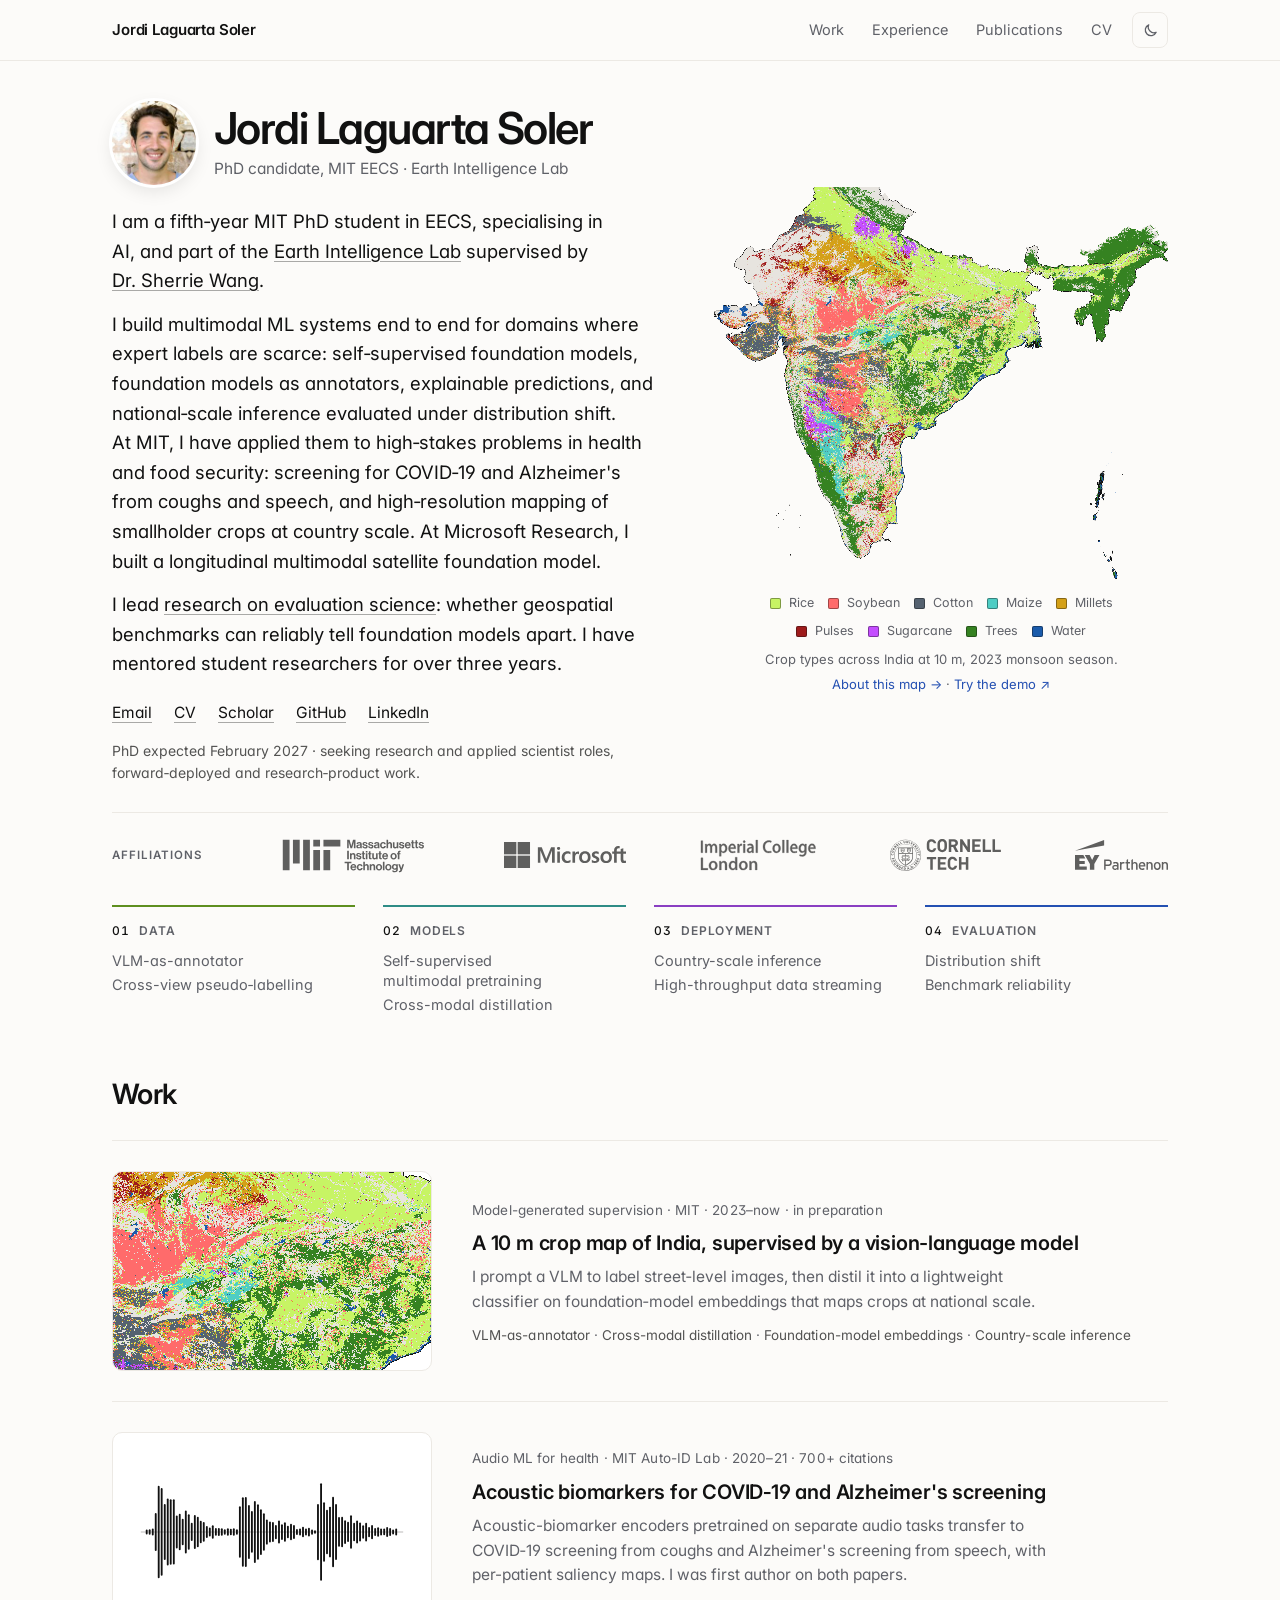
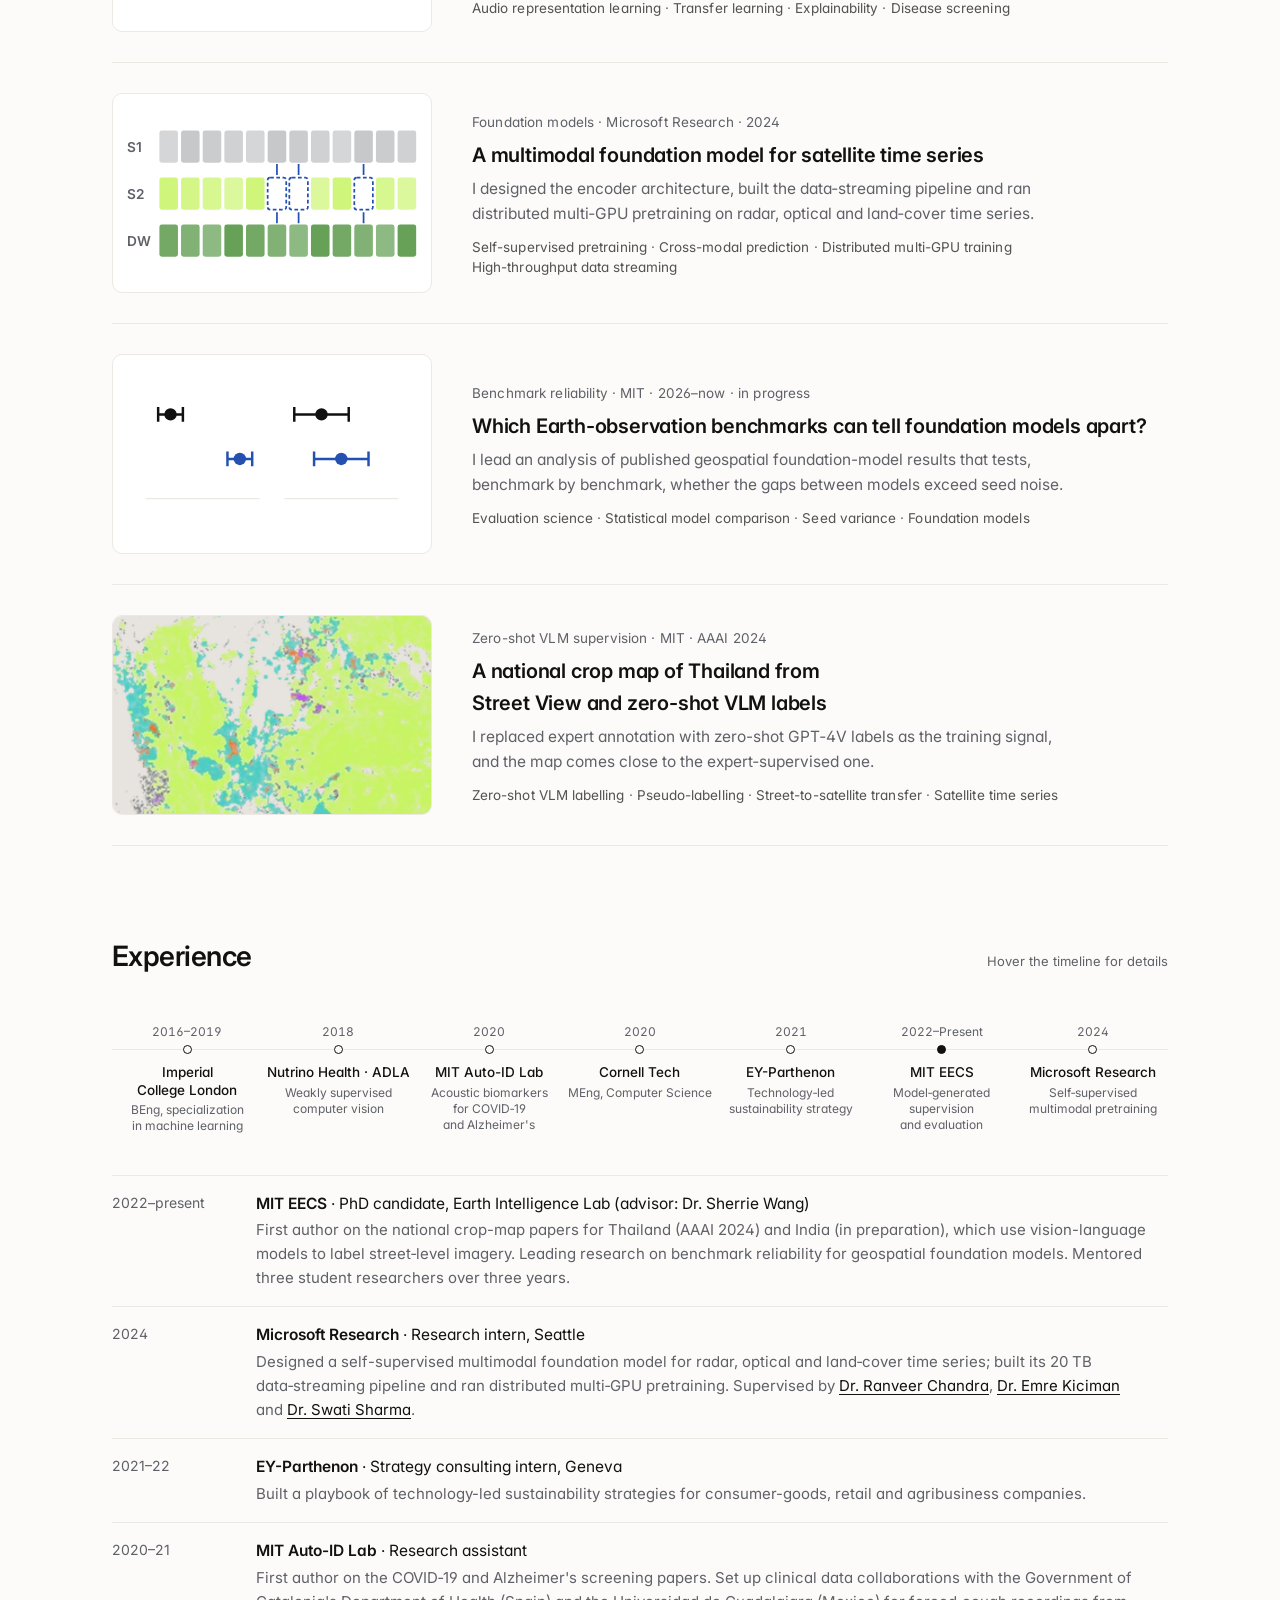
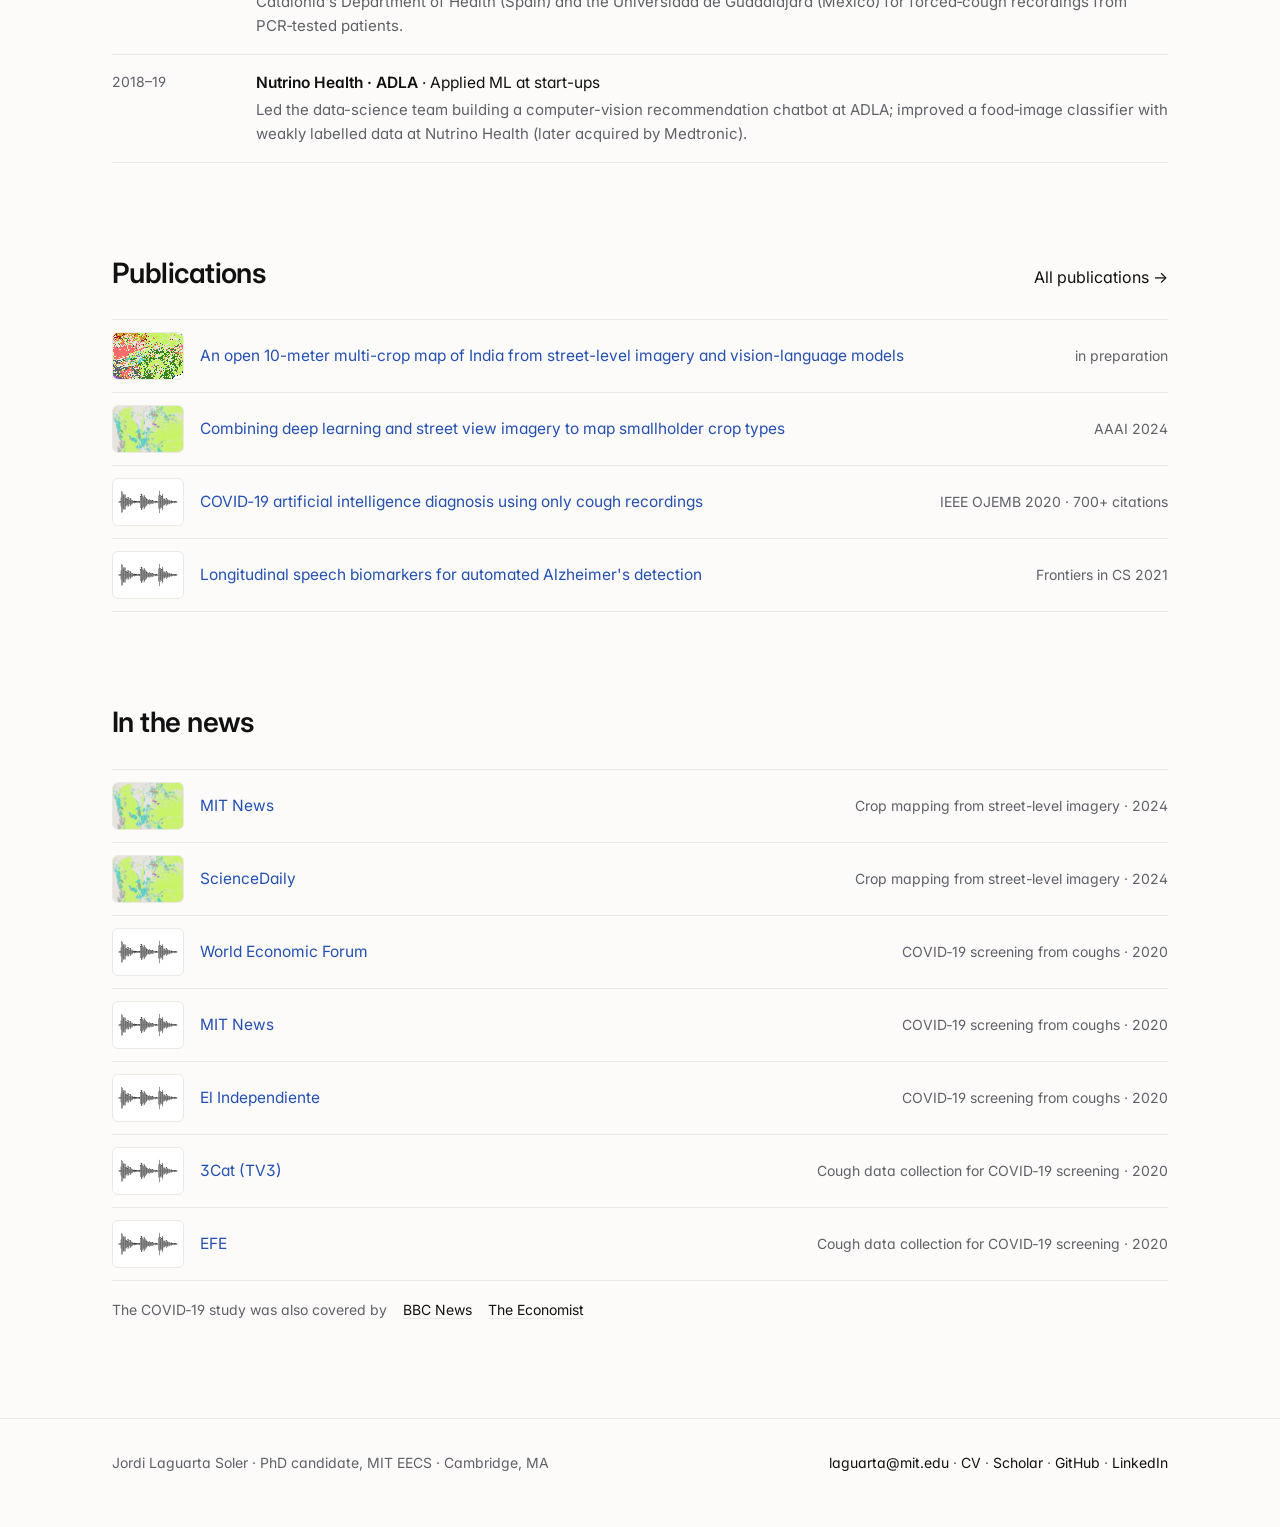
==== commit e787cb28: "Restore owner's thumbnails/timeline update; Experience: quiet MSR supervisor links, unbroken names, " ====
--- a/index.html
+++ b/index.html
@@ -69,10 +69,10 @@
 
 <section class="section" id="experience"><div class="wrap">
   <div class="section-head"><h2>Experience</h2><span class="tl-hint">Hover the timeline for details</span></div>
-  <div id="timeline"><ol class="tl" aria-label="Education, research and industry timeline"><li class="tl-bar"><button type="button" class="tl-lab" aria-describedby="tlp1"><span class="tl-yr">2016</span><i class="tl-dot" aria-hidden="true"></i><b>Imperial College London</b><span class="tl-sub">Specialization in machine learning</span></button><span class="tl-pop tl-pop-l" id="tlp1"><b>Imperial College London</b><span class="tl-role">BEng, Electronic & Information Engineering&nbsp;·&nbsp;London</span><span class="tl-dates">Oct 2016 – May 2019</span></span></li><li class="tl-bar"><button type="button" class="tl-lab" aria-describedby="tlp2"><span class="tl-yr">2018</span><i class="tl-dot" aria-hidden="true"></i><b>Nutrino&nbsp;Health&nbsp;· ADLA</b><span class="tl-sub">Weakly supervised computer vision</span></button><span class="tl-pop tl-pop-l" id="tlp2"><b>Nutrino&nbsp;Health&nbsp;· ADLA</b><span class="tl-role">Applied ML at start-ups</span><span class="tl-dates">2018–19</span></span></li><li class="tl-bar"><a class="tl-lab" href="health-audio.html" aria-describedby="tlp3"><span class="tl-yr">2020</span><i class="tl-dot" aria-hidden="true"></i><b>MIT Auto-ID Lab</b><span class="tl-sub">Acoustic biomarkers for COVID&#8209;19 and Alzheimer's</span></a><span class="tl-pop" id="tlp3"><b>MIT Auto-ID Lab</b><span class="tl-role">Research assistant&nbsp;·&nbsp;Cambridge,&nbsp;MA</span><span class="tl-dates">Feb 2020 – Sep 2021</span><span class="tl-detail">IEEE OJEMB 2020 · Frontiers in CS 2021 (both first author).</span><span class="tl-more" aria-hidden="true">Open project →</span></span></li><li class="tl-bar"><button type="button" class="tl-lab" aria-describedby="tlp4"><span class="tl-yr">2020</span><i class="tl-dot" aria-hidden="true"></i><b>Cornell Tech</b><span class="tl-sub">Computer science</span></button><span class="tl-pop" id="tlp4"><b>Cornell Tech</b><span class="tl-role">MEng, Computer Science&nbsp;·&nbsp;New&nbsp;York</span><span class="tl-dates">Sep 2020 – May 2022 (leave, fall 2021)</span></span></li><li class="tl-bar"><button type="button" class="tl-lab" aria-describedby="tlp5"><span class="tl-yr">2021</span><i class="tl-dot" aria-hidden="true"></i><b>EY-Parthenon</b><span class="tl-sub">Technology&#8209;led sustainability strategy</span></button><span class="tl-pop" id="tlp5"><b>EY-Parthenon</b><span class="tl-role">Strategy consulting intern&nbsp;·&nbsp;Geneva</span><span class="tl-dates">Sep 2021 – Jan 2022</span></span></li><li class="tl-bar tl-now"><a class="tl-lab" href="work.html" aria-describedby="tlp6"><span class="tl-yr">2022</span><i class="tl-dot" aria-hidden="true"></i><b>MIT EECS</b><span class="tl-sub">Model&#8209;generated supervision and evaluation</span></a><span class="tl-pop tl-pop-r" id="tlp6"><b>MIT EECS</b><span class="tl-role">PhD candidate, Earth&nbsp;Intelligence&nbsp;Lab&nbsp;·&nbsp;Cambridge,&nbsp;MA</span><span class="tl-dates">Sep 2022 – Feb 2027 (expected)</span><span class="tl-detail">Advisor: Sherrie Wang. First author on the Thailand (AAAI 2024) and India (in preparation) crop-map papers.</span><span class="tl-more" aria-hidden="true">See all work →</span></span></li><li class="tl-bar"><a class="tl-lab" href="terraflow.html" aria-describedby="tlp7"><span class="tl-yr">2024</span><i class="tl-dot" aria-hidden="true"></i><b>Microsoft Research</b><span class="tl-sub">Self&#8209;supervised multimodal pretraining</span></a><span class="tl-pop tl-pop-r" id="tlp7"><b>Microsoft Research</b><span class="tl-role">Research intern&nbsp;·&nbsp;Seattle</span><span class="tl-dates">May – Aug 2024</span><span class="tl-detail">Optimised data&#8209;streaming throughput for pretraining. Worked with the AI for Agriculture and AI for Industry teams.</span><span class="tl-more" aria-hidden="true">Open project →</span></span></li></ol></div>
+  <div id="timeline"><ol class="tl" aria-label="Education, research and industry timeline"><li class="tl-bar"><button type="button" class="tl-lab" aria-describedby="tlp1"><span class="tl-yr">2016–2019</span><i class="tl-dot" aria-hidden="true"></i><b>Imperial College London</b><span class="tl-sub">BEng, specialization in machine learning</span></button><span class="tl-pop tl-pop-l" id="tlp1"><b>Imperial College London</b><span class="tl-role">BEng, Electronic & Information Engineering&nbsp;·&nbsp;London</span><span class="tl-dates">Oct 2016 – May 2019</span></span></li><li class="tl-bar"><button type="button" class="tl-lab" aria-describedby="tlp2"><span class="tl-yr">2018</span><i class="tl-dot" aria-hidden="true"></i><b>Nutrino&nbsp;Health&nbsp;· ADLA</b><span class="tl-sub">Weakly supervised computer vision</span></button><span class="tl-pop tl-pop-l" id="tlp2"><b>Nutrino&nbsp;Health&nbsp;· ADLA</b><span class="tl-role">Applied ML at start-ups</span><span class="tl-dates">2018–19</span></span></li><li class="tl-bar"><a class="tl-lab" href="health-audio.html" aria-describedby="tlp3"><span class="tl-yr">2020</span><i class="tl-dot" aria-hidden="true"></i><b>MIT Auto-ID Lab</b><span class="tl-sub">Acoustic biomarkers for COVID&#8209;19 and Alzheimer's</span></a><span class="tl-pop" id="tlp3"><b>MIT Auto-ID Lab</b><span class="tl-role">Research assistant&nbsp;·&nbsp;Cambridge,&nbsp;MA</span><span class="tl-dates">Feb 2020 – Sep 2021</span><span class="tl-detail">IEEE OJEMB 2020 · Frontiers in CS 2021 (both first author).</span><span class="tl-more" aria-hidden="true">Open project →</span></span></li><li class="tl-bar"><button type="button" class="tl-lab" aria-describedby="tlp4"><span class="tl-yr">2020</span><i class="tl-dot" aria-hidden="true"></i><b>Cornell Tech</b><span class="tl-sub">MEng, Computer Science</span></button><span class="tl-pop" id="tlp4"><b>Cornell Tech</b><span class="tl-role">MEng, Computer Science&nbsp;·&nbsp;New&nbsp;York</span><span class="tl-dates">Sep 2020 – May 2022 (leave, fall 2021)</span></span></li><li class="tl-bar"><button type="button" class="tl-lab" aria-describedby="tlp5"><span class="tl-yr">2021</span><i class="tl-dot" aria-hidden="true"></i><b>EY-Parthenon</b><span class="tl-sub">Technology&#8209;led sustainability strategy</span></button><span class="tl-pop" id="tlp5"><b>EY-Parthenon</b><span class="tl-role">Strategy consulting intern&nbsp;·&nbsp;Geneva</span><span class="tl-dates">Sep 2021 – Jan 2022</span></span></li><li class="tl-bar tl-now"><a class="tl-lab" href="work.html" aria-describedby="tlp6"><span class="tl-yr">2022–Present</span><i class="tl-dot" aria-hidden="true"></i><b>MIT EECS</b><span class="tl-sub">Model&#8209;generated supervision and evaluation</span></a><span class="tl-pop tl-pop-r" id="tlp6"><b>MIT EECS</b><span class="tl-role">PhD candidate, Earth&nbsp;Intelligence&nbsp;Lab&nbsp;·&nbsp;Cambridge,&nbsp;MA</span><span class="tl-dates">Sep 2022 – Feb 2027 (expected)</span><span class="tl-detail">Advisor: Sherrie Wang. First author on the Thailand (AAAI 2024) and India (in preparation) crop-map papers.</span><span class="tl-more" aria-hidden="true">See all work →</span></span></li><li class="tl-bar"><a class="tl-lab" href="terraflow.html" aria-describedby="tlp7"><span class="tl-yr">2024</span><i class="tl-dot" aria-hidden="true"></i><b>Microsoft Research</b><span class="tl-sub">Self&#8209;supervised multimodal pretraining</span></a><span class="tl-pop tl-pop-r" id="tlp7"><b>Microsoft Research</b><span class="tl-role">Research intern&nbsp;·&nbsp;Seattle</span><span class="tl-dates">May – Aug 2024</span><span class="tl-detail">Optimised data&#8209;streaming throughput for pretraining. Worked with the AI for Agriculture and AI for Industry teams.</span><span class="tl-more" aria-hidden="true">Open project →</span></span></li></ol></div>
 
   <ul class="xp">
-    <li><span class="when">2022–now</span><div><span class="org"><b>MIT EECS</b> · PhD candidate, Earth Intelligence Lab (advisor: Dr.&nbsp;Sherrie Wang)</span><p>First author on the national crop-map papers for Thailand (AAAI 2024) and India (in preparation), which use vision-language models to label street&#8209;level imagery. Leading research on benchmark reliability for geospatial foundation models. Mentored three student researchers over three years.</p></div></li>
+    <li><span class="when">2022–present</span><div><span class="org"><b>MIT EECS</b> · PhD candidate, Earth Intelligence Lab (advisor: Dr.&nbsp;Sherrie Wang)</span><p>First author on the national crop-map papers for Thailand (AAAI 2024) and India (in preparation), which use vision-language models to label street&#8209;level imagery. Leading research on benchmark reliability for geospatial foundation models. Mentored three student researchers over three years.</p></div></li>
     <li><span class="when">2024</span><div><span class="org"><b>Microsoft&nbsp;Research</b>&nbsp;·&nbsp;Research intern, Seattle</span><p>Designed a self-supervised multimodal foundation model for radar, optical and land&#8209;cover time series; built its 20&nbsp;TB data&#8209;streaming pipeline and ran distributed multi&#8209;GPU pretraining. Supervised by <a href="https://www.microsoft.com/en-us/research/people/ranveer/" target="_blank" rel="noopener">Dr.&nbsp;Ranveer&nbsp;Chandra</a>, <a href="https://www.microsoft.com/en-us/research/people/emrek/" target="_blank" rel="noopener">Dr.&nbsp;Emre&nbsp;Kiciman</a> and <a href="https://www.microsoft.com/en-us/research/people/swatisharma/" target="_blank" rel="noopener">Dr.&nbsp;Swati&nbsp;Sharma</a>.</p></div></li>
     <li><span class="when">2021–22</span><div><span class="org"><b>EY-Parthenon</b>&nbsp;·&nbsp;Strategy&nbsp;consulting intern, Geneva</span><p>Built a playbook of technology-led sustainability strategies for consumer-goods, retail and agribusiness companies.</p></div></li>
     <li><span class="when">2020–21</span><div><span class="org"><b>MIT Auto-ID Lab</b> · Research assistant</span><p>First author on the COVID&#8209;19 and Alzheimer's screening papers. Set up clinical data collaborations with the Government of Catalonia's Department of Health (Spain) and the Universidad de Guadalajara (Mexico) for forced&#8209;cough recordings from PCR&#8209;tested patients.</p></div></li>
@@ -83,11 +83,11 @@
 
 <section class="section" id="publications"><div class="wrap">
   <div class="section-head"><h2>Publications</h2><a href="publications.html">All publications →</a></div>
-  <ul class="publine"><li><a href="india-crop-map.html">An open 10-meter multi-crop map of India from street-level imagery and vision-language models</a> <span>in preparation</span></li><li><a href="https://ojs.aaai.org/index.php/AAAI/article/view/30225" target="_blank" rel="noopener">Combining deep learning and street view imagery to map smallholder crop types</a> <span>AAAI 2024</span></li><li><a href="https://pmc.ncbi.nlm.nih.gov/articles/PMC8545024/" target="_blank" rel="noopener">COVID&#8209;19 artificial intelligence diagnosis using only cough recordings</a> <span>IEEE OJEMB 2020 · 700+ citations</span></li><li><a href="https://www.frontiersin.org/articles/10.3389/fcomp.2021.624694/full" target="_blank" rel="noopener">Longitudinal speech biomarkers for automated Alzheimer's detection</a> <span>Frontiers in CS 2021</span></li></ul>
+  <ul class="publine"><li class="pt-row"><div class="thumb" aria-hidden="true"><span class="t-map"></span></div><a href="india-crop-map.html" >An open 10-meter multi-crop map of India from street-level imagery and vision-language models</a> <span>in preparation</span></li><li class="pt-row"><div class="thumb" aria-hidden="true"><span class="t-th"><img class="t-img" src="assets/thailand-thumb.webp" width="480" height="320" alt="" loading="lazy"></span></div><a href="https://ojs.aaai.org/index.php/AAAI/article/view/30225" target="_blank" rel="noopener">Combining deep learning and street view imagery to map smallholder crop types</a> <span>AAAI 2024</span></li><li class="pt-row"><div class="thumb" aria-hidden="true"><svg viewBox="0 0 240 160" aria-hidden="true" focusable="false" style="width:100%;height:100%"><line class="ax" x1="14" y1="80" x2="226" y2="80"/><rect class="inkf" x="18.0" y="77.9" width="1.5" height="4.2" rx="0.8"/><rect class="inkf" x="20.4" y="77.7" width="1.5" height="4.5" rx="0.8"/><rect class="inkf" x="22.9" y="77.1" width="1.5" height="5.7" rx="0.8"/><rect class="inkf" x="25.3" y="64.7" width="1.5" height="30.6" rx="0.8"/><rect class="inkf" x="27.7" y="42.7" width="1.5" height="74.6" rx="0.8"/><rect class="inkf" x="30.1" y="44.5" width="1.5" height="70.9" rx="0.8"/><rect class="inkf" x="32.6" y="57.3" width="1.5" height="45.4" rx="0.8"/><rect class="inkf" x="35.0" y="53.0" width="1.5" height="54.1" rx="0.8"/><rect class="inkf" x="37.4" y="53.6" width="1.5" height="52.8" rx="0.8"/><rect class="inkf" x="39.9" y="53.6" width="1.5" height="52.7" rx="0.8"/><rect class="inkf" x="42.3" y="66.6" width="1.5" height="26.8" rx="0.8"/><rect class="inkf" x="44.7" y="65.2" width="1.5" height="29.6" rx="0.8"/><rect class="inkf" x="47.1" y="69.2" width="1.5" height="21.5" rx="0.8"/><rect class="inkf" x="49.6" y="62.7" width="1.5" height="34.6" rx="0.8"/><rect class="inkf" x="52.0" y="65.6" width="1.5" height="28.8" rx="0.8"/><rect class="inkf" x="54.4" y="72.6" width="1.5" height="14.7" rx="0.8"/><rect class="inkf" x="56.9" y="66.2" width="1.5" height="27.6" rx="0.8"/><rect class="inkf" x="59.3" y="67.7" width="1.5" height="24.6" rx="0.8"/><rect class="inkf" x="61.7" y="70.9" width="1.5" height="18.2" rx="0.8"/><rect class="inkf" x="64.1" y="72.0" width="1.5" height="15.9" rx="0.8"/><rect class="inkf" x="66.6" y="75.1" width="1.5" height="9.7" rx="0.8"/><rect class="inkf" x="69.0" y="76.3" width="1.5" height="7.4" rx="0.8"/><rect class="inkf" x="71.4" y="74.6" width="1.5" height="10.8" rx="0.8"/><rect class="inkf" x="73.9" y="76.8" width="1.5" height="6.3" rx="0.8"/><rect class="inkf" x="76.3" y="76.7" width="1.5" height="6.5" rx="0.8"/><rect class="inkf" x="78.7" y="76.9" width="1.5" height="6.1" rx="0.8"/><rect class="inkf" x="81.1" y="77.8" width="1.5" height="4.4" rx="0.8"/><rect class="inkf" x="83.6" y="77.0" width="1.5" height="6.0" rx="0.8"/><rect class="inkf" x="86.0" y="77.4" width="1.5" height="5.3" rx="0.8"/><rect class="inkf" x="88.4" y="76.9" width="1.5" height="6.2" rx="0.8"/><rect class="inkf" x="90.9" y="77.7" width="1.5" height="4.5" rx="0.8"/><rect class="inkf" x="93.3" y="59.1" width="1.5" height="41.7" rx="0.8"/><rect class="inkf" x="95.7" y="52.0" width="1.5" height="56.1" rx="0.8"/><rect class="inkf" x="98.1" y="51.7" width="1.5" height="56.5" rx="0.8"/><rect class="inkf" x="100.6" y="58.1" width="1.5" height="43.7" rx="0.8"/><rect class="inkf" x="103.0" y="63.1" width="1.5" height="33.7" rx="0.8"/><rect class="inkf" x="105.4" y="54.9" width="1.5" height="50.1" rx="0.8"/><rect class="inkf" x="107.9" y="57.5" width="1.5" height="44.9" rx="0.8"/><rect class="inkf" x="110.3" y="61.6" width="1.5" height="36.9" rx="0.8"/><rect class="inkf" x="112.7" y="64.8" width="1.5" height="30.4" rx="0.8"/><rect class="inkf" x="115.1" y="69.9" width="1.5" height="20.3" rx="0.8"/><rect class="inkf" x="117.6" y="71.6" width="1.5" height="16.8" rx="0.8"/><rect class="inkf" x="120.0" y="72.0" width="1.5" height="16.0" rx="0.8"/><rect class="inkf" x="122.4" y="74.3" width="1.5" height="11.5" rx="0.8"/><rect class="inkf" x="124.9" y="70.8" width="1.5" height="18.4" rx="0.8"/><rect class="inkf" x="127.3" y="73.7" width="1.5" height="12.7" rx="0.8"/><rect class="inkf" x="129.7" y="72.2" width="1.5" height="15.6" rx="0.8"/><rect class="inkf" x="132.1" y="74.9" width="1.5" height="10.1" rx="0.8"/><rect class="inkf" x="134.6" y="73.3" width="1.5" height="13.4" rx="0.8"/><rect class="inkf" x="137.0" y="74.4" width="1.5" height="11.3" rx="0.8"/><rect class="inkf" x="139.4" y="77.5" width="1.5" height="5.0" rx="0.8"/><rect class="inkf" x="141.9" y="77.2" width="1.5" height="5.6" rx="0.8"/><rect class="inkf" x="144.3" y="75.8" width="1.5" height="8.4" rx="0.8"/><rect class="inkf" x="146.7" y="77.2" width="1.5" height="5.6" rx="0.8"/><rect class="inkf" x="149.1" y="76.5" width="1.5" height="7.1" rx="0.8"/><rect class="inkf" x="151.6" y="77.9" width="1.5" height="4.3" rx="0.8"/><rect class="inkf" x="154.0" y="78.5" width="1.5" height="2.9" rx="0.8"/><rect class="inkf" x="156.4" y="57.3" width="1.5" height="45.5" rx="0.8"/><rect class="inkf" x="158.9" y="40.6" width="1.5" height="78.7" rx="0.8"/><rect class="inkf" x="161.3" y="55.9" width="1.5" height="48.1" rx="0.8"/><rect class="inkf" x="163.7" y="62.0" width="1.5" height="36.0" rx="0.8"/><rect class="inkf" x="166.1" y="59.5" width="1.5" height="41.0" rx="0.8"/><rect class="inkf" x="168.6" y="51.5" width="1.5" height="57.0" rx="0.8"/><rect class="inkf" x="171.0" y="57.4" width="1.5" height="45.2" rx="0.8"/><rect class="inkf" x="173.4" y="67.9" width="1.5" height="24.1" rx="0.8"/><rect class="inkf" x="175.9" y="67.7" width="1.5" height="24.6" rx="0.8"/><rect class="inkf" x="178.3" y="70.5" width="1.5" height="19.1" rx="0.8"/><rect class="inkf" x="180.7" y="71.8" width="1.5" height="16.3" rx="0.8"/><rect class="inkf" x="183.1" y="66.5" width="1.5" height="27.0" rx="0.8"/><rect class="inkf" x="185.6" y="72.5" width="1.5" height="14.9" rx="0.8"/><rect class="inkf" x="188.0" y="70.7" width="1.5" height="18.5" rx="0.8"/><rect class="inkf" x="190.4" y="72.4" width="1.5" height="15.3" rx="0.8"/><rect class="inkf" x="192.9" y="74.5" width="1.5" height="10.9" rx="0.8"/><rect class="inkf" x="195.3" y="72.5" width="1.5" height="15.1" rx="0.8"/><rect class="inkf" x="197.7" y="75.9" width="1.5" height="8.3" rx="0.8"/><rect class="inkf" x="200.1" y="74.3" width="1.5" height="11.5" rx="0.8"/><rect class="inkf" x="202.6" y="76.7" width="1.5" height="6.6" rx="0.8"/><rect class="inkf" x="205.0" y="76.1" width="1.5" height="7.8" rx="0.8"/><rect class="inkf" x="207.4" y="77.1" width="1.5" height="5.8" rx="0.8"/><rect class="inkf" x="209.9" y="77.2" width="1.5" height="5.5" rx="0.8"/><rect class="inkf" x="212.3" y="75.9" width="1.5" height="8.2" rx="0.8"/><rect class="inkf" x="214.7" y="76.7" width="1.5" height="6.6" rx="0.8"/><rect class="inkf" x="217.1" y="77.9" width="1.5" height="4.1" rx="0.8"/><rect class="inkf" x="219.6" y="77.2" width="1.5" height="5.6" rx="0.8"/></svg></div><a href="https://pmc.ncbi.nlm.nih.gov/articles/PMC8545024/" target="_blank" rel="noopener">COVID&#8209;19 artificial intelligence diagnosis using only cough recordings</a> <span>IEEE OJEMB 2020 · 700+ citations</span></li><li class="pt-row"><div class="thumb" aria-hidden="true"><svg viewBox="0 0 240 160" aria-hidden="true" focusable="false" style="width:100%;height:100%"><line class="ax" x1="14" y1="80" x2="226" y2="80"/><rect class="inkf" x="18.0" y="77.9" width="1.5" height="4.2" rx="0.8"/><rect class="inkf" x="20.4" y="77.7" width="1.5" height="4.5" rx="0.8"/><rect class="inkf" x="22.9" y="77.1" width="1.5" height="5.7" rx="0.8"/><rect class="inkf" x="25.3" y="64.7" width="1.5" height="30.6" rx="0.8"/><rect class="inkf" x="27.7" y="42.7" width="1.5" height="74.6" rx="0.8"/><rect class="inkf" x="30.1" y="44.5" width="1.5" height="70.9" rx="0.8"/><rect class="inkf" x="32.6" y="57.3" width="1.5" height="45.4" rx="0.8"/><rect class="inkf" x="35.0" y="53.0" width="1.5" height="54.1" rx="0.8"/><rect class="inkf" x="37.4" y="53.6" width="1.5" height="52.8" rx="0.8"/><rect class="inkf" x="39.9" y="53.6" width="1.5" height="52.7" rx="0.8"/><rect class="inkf" x="42.3" y="66.6" width="1.5" height="26.8" rx="0.8"/><rect class="inkf" x="44.7" y="65.2" width="1.5" height="29.6" rx="0.8"/><rect class="inkf" x="47.1" y="69.2" width="1.5" height="21.5" rx="0.8"/><rect class="inkf" x="49.6" y="62.7" width="1.5" height="34.6" rx="0.8"/><rect class="inkf" x="52.0" y="65.6" width="1.5" height="28.8" rx="0.8"/><rect class="inkf" x="54.4" y="72.6" width="1.5" height="14.7" rx="0.8"/><rect class="inkf" x="56.9" y="66.2" width="1.5" height="27.6" rx="0.8"/><rect class="inkf" x="59.3" y="67.7" width="1.5" height="24.6" rx="0.8"/><rect class="inkf" x="61.7" y="70.9" width="1.5" height="18.2" rx="0.8"/><rect class="inkf" x="64.1" y="72.0" width="1.5" height="15.9" rx="0.8"/><rect class="inkf" x="66.6" y="75.1" width="1.5" height="9.7" rx="0.8"/><rect class="inkf" x="69.0" y="76.3" width="1.5" height="7.4" rx="0.8"/><rect class="inkf" x="71.4" y="74.6" width="1.5" height="10.8" rx="0.8"/><rect class="inkf" x="73.9" y="76.8" width="1.5" height="6.3" rx="0.8"/><rect class="inkf" x="76.3" y="76.7" width="1.5" height="6.5" rx="0.8"/><rect class="inkf" x="78.7" y="76.9" width="1.5" height="6.1" rx="0.8"/><rect class="inkf" x="81.1" y="77.8" width="1.5" height="4.4" rx="0.8"/><rect class="inkf" x="83.6" y="77.0" width="1.5" height="6.0" rx="0.8"/><rect class="inkf" x="86.0" y="77.4" width="1.5" height="5.3" rx="0.8"/><rect class="inkf" x="88.4" y="76.9" width="1.5" height="6.2" rx="0.8"/><rect class="inkf" x="90.9" y="77.7" width="1.5" height="4.5" rx="0.8"/><rect class="inkf" x="93.3" y="59.1" width="1.5" height="41.7" rx="0.8"/><rect class="inkf" x="95.7" y="52.0" width="1.5" height="56.1" rx="0.8"/><rect class="inkf" x="98.1" y="51.7" width="1.5" height="56.5" rx="0.8"/><rect class="inkf" x="100.6" y="58.1" width="1.5" height="43.7" rx="0.8"/><rect class="inkf" x="103.0" y="63.1" width="1.5" height="33.7" rx="0.8"/><rect class="inkf" x="105.4" y="54.9" width="1.5" height="50.1" rx="0.8"/><rect class="inkf" x="107.9" y="57.5" width="1.5" height="44.9" rx="0.8"/><rect class="inkf" x="110.3" y="61.6" width="1.5" height="36.9" rx="0.8"/><rect class="inkf" x="112.7" y="64.8" width="1.5" height="30.4" rx="0.8"/><rect class="inkf" x="115.1" y="69.9" width="1.5" height="20.3" rx="0.8"/><rect class="inkf" x="117.6" y="71.6" width="1.5" height="16.8" rx="0.8"/><rect class="inkf" x="120.0" y="72.0" width="1.5" height="16.0" rx="0.8"/><rect class="inkf" x="122.4" y="74.3" width="1.5" height="11.5" rx="0.8"/><rect class="inkf" x="124.9" y="70.8" width="1.5" height="18.4" rx="0.8"/><rect class="inkf" x="127.3" y="73.7" width="1.5" height="12.7" rx="0.8"/><rect class="inkf" x="129.7" y="72.2" width="1.5" height="15.6" rx="0.8"/><rect class="inkf" x="132.1" y="74.9" width="1.5" height="10.1" rx="0.8"/><rect class="inkf" x="134.6" y="73.3" width="1.5" height="13.4" rx="0.8"/><rect class="inkf" x="137.0" y="74.4" width="1.5" height="11.3" rx="0.8"/><rect class="inkf" x="139.4" y="77.5" width="1.5" height="5.0" rx="0.8"/><rect class="inkf" x="141.9" y="77.2" width="1.5" height="5.6" rx="0.8"/><rect class="inkf" x="144.3" y="75.8" width="1.5" height="8.4" rx="0.8"/><rect class="inkf" x="146.7" y="77.2" width="1.5" height="5.6" rx="0.8"/><rect class="inkf" x="149.1" y="76.5" width="1.5" height="7.1" rx="0.8"/><rect class="inkf" x="151.6" y="77.9" width="1.5" height="4.3" rx="0.8"/><rect class="inkf" x="154.0" y="78.5" width="1.5" height="2.9" rx="0.8"/><rect class="inkf" x="156.4" y="57.3" width="1.5" height="45.5" rx="0.8"/><rect class="inkf" x="158.9" y="40.6" width="1.5" height="78.7" rx="0.8"/><rect class="inkf" x="161.3" y="55.9" width="1.5" height="48.1" rx="0.8"/><rect class="inkf" x="163.7" y="62.0" width="1.5" height="36.0" rx="0.8"/><rect class="inkf" x="166.1" y="59.5" width="1.5" height="41.0" rx="0.8"/><rect class="inkf" x="168.6" y="51.5" width="1.5" height="57.0" rx="0.8"/><rect class="inkf" x="171.0" y="57.4" width="1.5" height="45.2" rx="0.8"/><rect class="inkf" x="173.4" y="67.9" width="1.5" height="24.1" rx="0.8"/><rect class="inkf" x="175.9" y="67.7" width="1.5" height="24.6" rx="0.8"/><rect class="inkf" x="178.3" y="70.5" width="1.5" height="19.1" rx="0.8"/><rect class="inkf" x="180.7" y="71.8" width="1.5" height="16.3" rx="0.8"/><rect class="inkf" x="183.1" y="66.5" width="1.5" height="27.0" rx="0.8"/><rect class="inkf" x="185.6" y="72.5" width="1.5" height="14.9" rx="0.8"/><rect class="inkf" x="188.0" y="70.7" width="1.5" height="18.5" rx="0.8"/><rect class="inkf" x="190.4" y="72.4" width="1.5" height="15.3" rx="0.8"/><rect class="inkf" x="192.9" y="74.5" width="1.5" height="10.9" rx="0.8"/><rect class="inkf" x="195.3" y="72.5" width="1.5" height="15.1" rx="0.8"/><rect class="inkf" x="197.7" y="75.9" width="1.5" height="8.3" rx="0.8"/><rect class="inkf" x="200.1" y="74.3" width="1.5" height="11.5" rx="0.8"/><rect class="inkf" x="202.6" y="76.7" width="1.5" height="6.6" rx="0.8"/><rect class="inkf" x="205.0" y="76.1" width="1.5" height="7.8" rx="0.8"/><rect class="inkf" x="207.4" y="77.1" width="1.5" height="5.8" rx="0.8"/><rect class="inkf" x="209.9" y="77.2" width="1.5" height="5.5" rx="0.8"/><rect class="inkf" x="212.3" y="75.9" width="1.5" height="8.2" rx="0.8"/><rect class="inkf" x="214.7" y="76.7" width="1.5" height="6.6" rx="0.8"/><rect class="inkf" x="217.1" y="77.9" width="1.5" height="4.1" rx="0.8"/><rect class="inkf" x="219.6" y="77.2" width="1.5" height="5.6" rx="0.8"/></svg></div><a href="https://www.frontiersin.org/articles/10.3389/fcomp.2021.624694/full" target="_blank" rel="noopener">Longitudinal speech biomarkers for automated Alzheimer's detection</a> <span>Frontiers in CS 2021</span></li></ul>
 </div></section>
 <section class="section" id="news"><div class="wrap">
   <div class="section-head"><h2>In the news</h2></div>
-  <ul class="publine"><li><a href="https://news.mit.edu/2024/mit-researchers-remotely-map-crops-fields-0215" target="_blank" rel="noopener">MIT News</a> <span>Crop mapping from street-level imagery · 2024</span></li><li><a href="https://www.sciencedaily.com/releases/2024/02/240215160615.htm" target="_blank" rel="noopener">ScienceDaily</a> <span>Crop mapping from street-level imagery · 2024</span></li><li><a href="https://www.weforum.org/stories/2020/11/artificial-intelligence-model-detects-asymptomatic-covid-19-infections-through-cellphone-recorded-coughs/" target="_blank" rel="noopener">World Economic Forum</a> <span>COVID&#8209;19 screening from coughs · 2020</span></li><li><a href="https://news.mit.edu/2020/covid-19-cough-cellphone-detection-1029" target="_blank" rel="noopener">MIT News</a> <span>COVID&#8209;19 screening from coughs · 2020</span></li><li><a href="https://www.elindependiente.com/futuro/2020/11/02/inteligencia-artificial-asi-se-detecta-el-covid-a-traves-de-la-grabacion-de-la-tos-en-los-moviles/" target="_blank" rel="noopener">El Independiente</a> <span>COVID&#8209;19 screening from coughs · 2020</span></li><li><a href="https://www.3cat.cat/3catinfo/tossir-pel-mobil-el-diagnostic-de-la-covid-19-que-busquen-investigadors-catalans/noticia/3005248/" target="_blank" rel="noopener">3Cat (TV3)</a> <span>Cough data collection for COVID&#8209;19 screening · 2020</span></li><li><a href="https://www.ultimahora.es/noticias/nacional/2020/04/16/1157653/coronavirus-ensayan-barcelona-app-diagnostica-covid-por-tos.html" target="_blank" rel="noopener">EFE</a> <span>Cough data collection for COVID&#8209;19 screening · 2020</span></li></ul><p class="press"><span>The COVID&#8209;19 study was also covered by</span><a href="https://www.bbc.com/news/technology-54780460" target="_blank" rel="noopener">BBC News</a><a href="https://www.economist.com/podcasts/2020/12/02/testing-testing-can-mass-covid-19-testing-bring-infection-rates-down" target="_blank" rel="noopener">The Economist</a></p>
+  <ul class="publine"><li class="pt-row"><div class="thumb" aria-hidden="true"><span class="t-th"><img class="t-img" src="assets/thailand-thumb.webp" width="480" height="320" alt="" loading="lazy"></span></div><a href="https://news.mit.edu/2024/mit-researchers-remotely-map-crops-fields-0215" target="_blank" rel="noopener">MIT News</a> <span>Crop mapping from street-level imagery&nbsp;·&nbsp;2024</span></li><li class="pt-row"><div class="thumb" aria-hidden="true"><span class="t-th"><img class="t-img" src="assets/thailand-thumb.webp" width="480" height="320" alt="" loading="lazy"></span></div><a href="https://www.sciencedaily.com/releases/2024/02/240215160615.htm" target="_blank" rel="noopener">ScienceDaily</a> <span>Crop mapping from street-level imagery&nbsp;·&nbsp;2024</span></li><li class="pt-row"><div class="thumb" aria-hidden="true"><svg viewBox="0 0 240 160" aria-hidden="true" focusable="false" style="width:100%;height:100%"><line class="ax" x1="14" y1="80" x2="226" y2="80"/><rect class="inkf" x="18.0" y="77.9" width="1.5" height="4.2" rx="0.8"/><rect class="inkf" x="20.4" y="77.7" width="1.5" height="4.5" rx="0.8"/><rect class="inkf" x="22.9" y="77.1" width="1.5" height="5.7" rx="0.8"/><rect class="inkf" x="25.3" y="64.7" width="1.5" height="30.6" rx="0.8"/><rect class="inkf" x="27.7" y="42.7" width="1.5" height="74.6" rx="0.8"/><rect class="inkf" x="30.1" y="44.5" width="1.5" height="70.9" rx="0.8"/><rect class="inkf" x="32.6" y="57.3" width="1.5" height="45.4" rx="0.8"/><rect class="inkf" x="35.0" y="53.0" width="1.5" height="54.1" rx="0.8"/><rect class="inkf" x="37.4" y="53.6" width="1.5" height="52.8" rx="0.8"/><rect class="inkf" x="39.9" y="53.6" width="1.5" height="52.7" rx="0.8"/><rect class="inkf" x="42.3" y="66.6" width="1.5" height="26.8" rx="0.8"/><rect class="inkf" x="44.7" y="65.2" width="1.5" height="29.6" rx="0.8"/><rect class="inkf" x="47.1" y="69.2" width="1.5" height="21.5" rx="0.8"/><rect class="inkf" x="49.6" y="62.7" width="1.5" height="34.6" rx="0.8"/><rect class="inkf" x="52.0" y="65.6" width="1.5" height="28.8" rx="0.8"/><rect class="inkf" x="54.4" y="72.6" width="1.5" height="14.7" rx="0.8"/><rect class="inkf" x="56.9" y="66.2" width="1.5" height="27.6" rx="0.8"/><rect class="inkf" x="59.3" y="67.7" width="1.5" height="24.6" rx="0.8"/><rect class="inkf" x="61.7" y="70.9" width="1.5" height="18.2" rx="0.8"/><rect class="inkf" x="64.1" y="72.0" width="1.5" height="15.9" rx="0.8"/><rect class="inkf" x="66.6" y="75.1" width="1.5" height="9.7" rx="0.8"/><rect class="inkf" x="69.0" y="76.3" width="1.5" height="7.4" rx="0.8"/><rect class="inkf" x="71.4" y="74.6" width="1.5" height="10.8" rx="0.8"/><rect class="inkf" x="73.9" y="76.8" width="1.5" height="6.3" rx="0.8"/><rect class="inkf" x="76.3" y="76.7" width="1.5" height="6.5" rx="0.8"/><rect class="inkf" x="78.7" y="76.9" width="1.5" height="6.1" rx="0.8"/><rect class="inkf" x="81.1" y="77.8" width="1.5" height="4.4" rx="0.8"/><rect class="inkf" x="83.6" y="77.0" width="1.5" height="6.0" rx="0.8"/><rect class="inkf" x="86.0" y="77.4" width="1.5" height="5.3" rx="0.8"/><rect class="inkf" x="88.4" y="76.9" width="1.5" height="6.2" rx="0.8"/><rect class="inkf" x="90.9" y="77.7" width="1.5" height="4.5" rx="0.8"/><rect class="inkf" x="93.3" y="59.1" width="1.5" height="41.7" rx="0.8"/><rect class="inkf" x="95.7" y="52.0" width="1.5" height="56.1" rx="0.8"/><rect class="inkf" x="98.1" y="51.7" width="1.5" height="56.5" rx="0.8"/><rect class="inkf" x="100.6" y="58.1" width="1.5" height="43.7" rx="0.8"/><rect class="inkf" x="103.0" y="63.1" width="1.5" height="33.7" rx="0.8"/><rect class="inkf" x="105.4" y="54.9" width="1.5" height="50.1" rx="0.8"/><rect class="inkf" x="107.9" y="57.5" width="1.5" height="44.9" rx="0.8"/><rect class="inkf" x="110.3" y="61.6" width="1.5" height="36.9" rx="0.8"/><rect class="inkf" x="112.7" y="64.8" width="1.5" height="30.4" rx="0.8"/><rect class="inkf" x="115.1" y="69.9" width="1.5" height="20.3" rx="0.8"/><rect class="inkf" x="117.6" y="71.6" width="1.5" height="16.8" rx="0.8"/><rect class="inkf" x="120.0" y="72.0" width="1.5" height="16.0" rx="0.8"/><rect class="inkf" x="122.4" y="74.3" width="1.5" height="11.5" rx="0.8"/><rect class="inkf" x="124.9" y="70.8" width="1.5" height="18.4" rx="0.8"/><rect class="inkf" x="127.3" y="73.7" width="1.5" height="12.7" rx="0.8"/><rect class="inkf" x="129.7" y="72.2" width="1.5" height="15.6" rx="0.8"/><rect class="inkf" x="132.1" y="74.9" width="1.5" height="10.1" rx="0.8"/><rect class="inkf" x="134.6" y="73.3" width="1.5" height="13.4" rx="0.8"/><rect class="inkf" x="137.0" y="74.4" width="1.5" height="11.3" rx="0.8"/><rect class="inkf" x="139.4" y="77.5" width="1.5" height="5.0" rx="0.8"/><rect class="inkf" x="141.9" y="77.2" width="1.5" height="5.6" rx="0.8"/><rect class="inkf" x="144.3" y="75.8" width="1.5" height="8.4" rx="0.8"/><rect class="inkf" x="146.7" y="77.2" width="1.5" height="5.6" rx="0.8"/><rect class="inkf" x="149.1" y="76.5" width="1.5" height="7.1" rx="0.8"/><rect class="inkf" x="151.6" y="77.9" width="1.5" height="4.3" rx="0.8"/><rect class="inkf" x="154.0" y="78.5" width="1.5" height="2.9" rx="0.8"/><rect class="inkf" x="156.4" y="57.3" width="1.5" height="45.5" rx="0.8"/><rect class="inkf" x="158.9" y="40.6" width="1.5" height="78.7" rx="0.8"/><rect class="inkf" x="161.3" y="55.9" width="1.5" height="48.1" rx="0.8"/><rect class="inkf" x="163.7" y="62.0" width="1.5" height="36.0" rx="0.8"/><rect class="inkf" x="166.1" y="59.5" width="1.5" height="41.0" rx="0.8"/><rect class="inkf" x="168.6" y="51.5" width="1.5" height="57.0" rx="0.8"/><rect class="inkf" x="171.0" y="57.4" width="1.5" height="45.2" rx="0.8"/><rect class="inkf" x="173.4" y="67.9" width="1.5" height="24.1" rx="0.8"/><rect class="inkf" x="175.9" y="67.7" width="1.5" height="24.6" rx="0.8"/><rect class="inkf" x="178.3" y="70.5" width="1.5" height="19.1" rx="0.8"/><rect class="inkf" x="180.7" y="71.8" width="1.5" height="16.3" rx="0.8"/><rect class="inkf" x="183.1" y="66.5" width="1.5" height="27.0" rx="0.8"/><rect class="inkf" x="185.6" y="72.5" width="1.5" height="14.9" rx="0.8"/><rect class="inkf" x="188.0" y="70.7" width="1.5" height="18.5" rx="0.8"/><rect class="inkf" x="190.4" y="72.4" width="1.5" height="15.3" rx="0.8"/><rect class="inkf" x="192.9" y="74.5" width="1.5" height="10.9" rx="0.8"/><rect class="inkf" x="195.3" y="72.5" width="1.5" height="15.1" rx="0.8"/><rect class="inkf" x="197.7" y="75.9" width="1.5" height="8.3" rx="0.8"/><rect class="inkf" x="200.1" y="74.3" width="1.5" height="11.5" rx="0.8"/><rect class="inkf" x="202.6" y="76.7" width="1.5" height="6.6" rx="0.8"/><rect class="inkf" x="205.0" y="76.1" width="1.5" height="7.8" rx="0.8"/><rect class="inkf" x="207.4" y="77.1" width="1.5" height="5.8" rx="0.8"/><rect class="inkf" x="209.9" y="77.2" width="1.5" height="5.5" rx="0.8"/><rect class="inkf" x="212.3" y="75.9" width="1.5" height="8.2" rx="0.8"/><rect class="inkf" x="214.7" y="76.7" width="1.5" height="6.6" rx="0.8"/><rect class="inkf" x="217.1" y="77.9" width="1.5" height="4.1" rx="0.8"/><rect class="inkf" x="219.6" y="77.2" width="1.5" height="5.6" rx="0.8"/></svg></div><a href="https://www.weforum.org/stories/2020/11/artificial-intelligence-model-detects-asymptomatic-covid-19-infections-through-cellphone-recorded-coughs/" target="_blank" rel="noopener">World Economic Forum</a> <span>COVID&#8209;19 screening from coughs&nbsp;·&nbsp;2020</span></li><li class="pt-row"><div class="thumb" aria-hidden="true"><svg viewBox="0 0 240 160" aria-hidden="true" focusable="false" style="width:100%;height:100%"><line class="ax" x1="14" y1="80" x2="226" y2="80"/><rect class="inkf" x="18.0" y="77.9" width="1.5" height="4.2" rx="0.8"/><rect class="inkf" x="20.4" y="77.7" width="1.5" height="4.5" rx="0.8"/><rect class="inkf" x="22.9" y="77.1" width="1.5" height="5.7" rx="0.8"/><rect class="inkf" x="25.3" y="64.7" width="1.5" height="30.6" rx="0.8"/><rect class="inkf" x="27.7" y="42.7" width="1.5" height="74.6" rx="0.8"/><rect class="inkf" x="30.1" y="44.5" width="1.5" height="70.9" rx="0.8"/><rect class="inkf" x="32.6" y="57.3" width="1.5" height="45.4" rx="0.8"/><rect class="inkf" x="35.0" y="53.0" width="1.5" height="54.1" rx="0.8"/><rect class="inkf" x="37.4" y="53.6" width="1.5" height="52.8" rx="0.8"/><rect class="inkf" x="39.9" y="53.6" width="1.5" height="52.7" rx="0.8"/><rect class="inkf" x="42.3" y="66.6" width="1.5" height="26.8" rx="0.8"/><rect class="inkf" x="44.7" y="65.2" width="1.5" height="29.6" rx="0.8"/><rect class="inkf" x="47.1" y="69.2" width="1.5" height="21.5" rx="0.8"/><rect class="inkf" x="49.6" y="62.7" width="1.5" height="34.6" rx="0.8"/><rect class="inkf" x="52.0" y="65.6" width="1.5" height="28.8" rx="0.8"/><rect class="inkf" x="54.4" y="72.6" width="1.5" height="14.7" rx="0.8"/><rect class="inkf" x="56.9" y="66.2" width="1.5" height="27.6" rx="0.8"/><rect class="inkf" x="59.3" y="67.7" width="1.5" height="24.6" rx="0.8"/><rect class="inkf" x="61.7" y="70.9" width="1.5" height="18.2" rx="0.8"/><rect class="inkf" x="64.1" y="72.0" width="1.5" height="15.9" rx="0.8"/><rect class="inkf" x="66.6" y="75.1" width="1.5" height="9.7" rx="0.8"/><rect class="inkf" x="69.0" y="76.3" width="1.5" height="7.4" rx="0.8"/><rect class="inkf" x="71.4" y="74.6" width="1.5" height="10.8" rx="0.8"/><rect class="inkf" x="73.9" y="76.8" width="1.5" height="6.3" rx="0.8"/><rect class="inkf" x="76.3" y="76.7" width="1.5" height="6.5" rx="0.8"/><rect class="inkf" x="78.7" y="76.9" width="1.5" height="6.1" rx="0.8"/><rect class="inkf" x="81.1" y="77.8" width="1.5" height="4.4" rx="0.8"/><rect class="inkf" x="83.6" y="77.0" width="1.5" height="6.0" rx="0.8"/><rect class="inkf" x="86.0" y="77.4" width="1.5" height="5.3" rx="0.8"/><rect class="inkf" x="88.4" y="76.9" width="1.5" height="6.2" rx="0.8"/><rect class="inkf" x="90.9" y="77.7" width="1.5" height="4.5" rx="0.8"/><rect class="inkf" x="93.3" y="59.1" width="1.5" height="41.7" rx="0.8"/><rect class="inkf" x="95.7" y="52.0" width="1.5" height="56.1" rx="0.8"/><rect class="inkf" x="98.1" y="51.7" width="1.5" height="56.5" rx="0.8"/><rect class="inkf" x="100.6" y="58.1" width="1.5" height="43.7" rx="0.8"/><rect class="inkf" x="103.0" y="63.1" width="1.5" height="33.7" rx="0.8"/><rect class="inkf" x="105.4" y="54.9" width="1.5" height="50.1" rx="0.8"/><rect class="inkf" x="107.9" y="57.5" width="1.5" height="44.9" rx="0.8"/><rect class="inkf" x="110.3" y="61.6" width="1.5" height="36.9" rx="0.8"/><rect class="inkf" x="112.7" y="64.8" width="1.5" height="30.4" rx="0.8"/><rect class="inkf" x="115.1" y="69.9" width="1.5" height="20.3" rx="0.8"/><rect class="inkf" x="117.6" y="71.6" width="1.5" height="16.8" rx="0.8"/><rect class="inkf" x="120.0" y="72.0" width="1.5" height="16.0" rx="0.8"/><rect class="inkf" x="122.4" y="74.3" width="1.5" height="11.5" rx="0.8"/><rect class="inkf" x="124.9" y="70.8" width="1.5" height="18.4" rx="0.8"/><rect class="inkf" x="127.3" y="73.7" width="1.5" height="12.7" rx="0.8"/><rect class="inkf" x="129.7" y="72.2" width="1.5" height="15.6" rx="0.8"/><rect class="inkf" x="132.1" y="74.9" width="1.5" height="10.1" rx="0.8"/><rect class="inkf" x="134.6" y="73.3" width="1.5" height="13.4" rx="0.8"/><rect class="inkf" x="137.0" y="74.4" width="1.5" height="11.3" rx="0.8"/><rect class="inkf" x="139.4" y="77.5" width="1.5" height="5.0" rx="0.8"/><rect class="inkf" x="141.9" y="77.2" width="1.5" height="5.6" rx="0.8"/><rect class="inkf" x="144.3" y="75.8" width="1.5" height="8.4" rx="0.8"/><rect class="inkf" x="146.7" y="77.2" width="1.5" height="5.6" rx="0.8"/><rect class="inkf" x="149.1" y="76.5" width="1.5" height="7.1" rx="0.8"/><rect class="inkf" x="151.6" y="77.9" width="1.5" height="4.3" rx="0.8"/><rect class="inkf" x="154.0" y="78.5" width="1.5" height="2.9" rx="0.8"/><rect class="inkf" x="156.4" y="57.3" width="1.5" height="45.5" rx="0.8"/><rect class="inkf" x="158.9" y="40.6" width="1.5" height="78.7" rx="0.8"/><rect class="inkf" x="161.3" y="55.9" width="1.5" height="48.1" rx="0.8"/><rect class="inkf" x="163.7" y="62.0" width="1.5" height="36.0" rx="0.8"/><rect class="inkf" x="166.1" y="59.5" width="1.5" height="41.0" rx="0.8"/><rect class="inkf" x="168.6" y="51.5" width="1.5" height="57.0" rx="0.8"/><rect class="inkf" x="171.0" y="57.4" width="1.5" height="45.2" rx="0.8"/><rect class="inkf" x="173.4" y="67.9" width="1.5" height="24.1" rx="0.8"/><rect class="inkf" x="175.9" y="67.7" width="1.5" height="24.6" rx="0.8"/><rect class="inkf" x="178.3" y="70.5" width="1.5" height="19.1" rx="0.8"/><rect class="inkf" x="180.7" y="71.8" width="1.5" height="16.3" rx="0.8"/><rect class="inkf" x="183.1" y="66.5" width="1.5" height="27.0" rx="0.8"/><rect class="inkf" x="185.6" y="72.5" width="1.5" height="14.9" rx="0.8"/><rect class="inkf" x="188.0" y="70.7" width="1.5" height="18.5" rx="0.8"/><rect class="inkf" x="190.4" y="72.4" width="1.5" height="15.3" rx="0.8"/><rect class="inkf" x="192.9" y="74.5" width="1.5" height="10.9" rx="0.8"/><rect class="inkf" x="195.3" y="72.5" width="1.5" height="15.1" rx="0.8"/><rect class="inkf" x="197.7" y="75.9" width="1.5" height="8.3" rx="0.8"/><rect class="inkf" x="200.1" y="74.3" width="1.5" height="11.5" rx="0.8"/><rect class="inkf" x="202.6" y="76.7" width="1.5" height="6.6" rx="0.8"/><rect class="inkf" x="205.0" y="76.1" width="1.5" height="7.8" rx="0.8"/><rect class="inkf" x="207.4" y="77.1" width="1.5" height="5.8" rx="0.8"/><rect class="inkf" x="209.9" y="77.2" width="1.5" height="5.5" rx="0.8"/><rect class="inkf" x="212.3" y="75.9" width="1.5" height="8.2" rx="0.8"/><rect class="inkf" x="214.7" y="76.7" width="1.5" height="6.6" rx="0.8"/><rect class="inkf" x="217.1" y="77.9" width="1.5" height="4.1" rx="0.8"/><rect class="inkf" x="219.6" y="77.2" width="1.5" height="5.6" rx="0.8"/></svg></div><a href="https://news.mit.edu/2020/covid-19-cough-cellphone-detection-1029" target="_blank" rel="noopener">MIT News</a> <span>COVID&#8209;19 screening from coughs&nbsp;·&nbsp;2020</span></li><li class="pt-row"><div class="thumb" aria-hidden="true"><svg viewBox="0 0 240 160" aria-hidden="true" focusable="false" style="width:100%;height:100%"><line class="ax" x1="14" y1="80" x2="226" y2="80"/><rect class="inkf" x="18.0" y="77.9" width="1.5" height="4.2" rx="0.8"/><rect class="inkf" x="20.4" y="77.7" width="1.5" height="4.5" rx="0.8"/><rect class="inkf" x="22.9" y="77.1" width="1.5" height="5.7" rx="0.8"/><rect class="inkf" x="25.3" y="64.7" width="1.5" height="30.6" rx="0.8"/><rect class="inkf" x="27.7" y="42.7" width="1.5" height="74.6" rx="0.8"/><rect class="inkf" x="30.1" y="44.5" width="1.5" height="70.9" rx="0.8"/><rect class="inkf" x="32.6" y="57.3" width="1.5" height="45.4" rx="0.8"/><rect class="inkf" x="35.0" y="53.0" width="1.5" height="54.1" rx="0.8"/><rect class="inkf" x="37.4" y="53.6" width="1.5" height="52.8" rx="0.8"/><rect class="inkf" x="39.9" y="53.6" width="1.5" height="52.7" rx="0.8"/><rect class="inkf" x="42.3" y="66.6" width="1.5" height="26.8" rx="0.8"/><rect class="inkf" x="44.7" y="65.2" width="1.5" height="29.6" rx="0.8"/><rect class="inkf" x="47.1" y="69.2" width="1.5" height="21.5" rx="0.8"/><rect class="inkf" x="49.6" y="62.7" width="1.5" height="34.6" rx="0.8"/><rect class="inkf" x="52.0" y="65.6" width="1.5" height="28.8" rx="0.8"/><rect class="inkf" x="54.4" y="72.6" width="1.5" height="14.7" rx="0.8"/><rect class="inkf" x="56.9" y="66.2" width="1.5" height="27.6" rx="0.8"/><rect class="inkf" x="59.3" y="67.7" width="1.5" height="24.6" rx="0.8"/><rect class="inkf" x="61.7" y="70.9" width="1.5" height="18.2" rx="0.8"/><rect class="inkf" x="64.1" y="72.0" width="1.5" height="15.9" rx="0.8"/><rect class="inkf" x="66.6" y="75.1" width="1.5" height="9.7" rx="0.8"/><rect class="inkf" x="69.0" y="76.3" width="1.5" height="7.4" rx="0.8"/><rect class="inkf" x="71.4" y="74.6" width="1.5" height="10.8" rx="0.8"/><rect class="inkf" x="73.9" y="76.8" width="1.5" height="6.3" rx="0.8"/><rect class="inkf" x="76.3" y="76.7" width="1.5" height="6.5" rx="0.8"/><rect class="inkf" x="78.7" y="76.9" width="1.5" height="6.1" rx="0.8"/><rect class="inkf" x="81.1" y="77.8" width="1.5" height="4.4" rx="0.8"/><rect class="inkf" x="83.6" y="77.0" width="1.5" height="6.0" rx="0.8"/><rect class="inkf" x="86.0" y="77.4" width="1.5" height="5.3" rx="0.8"/><rect class="inkf" x="88.4" y="76.9" width="1.5" height="6.2" rx="0.8"/><rect class="inkf" x="90.9" y="77.7" width="1.5" height="4.5" rx="0.8"/><rect class="inkf" x="93.3" y="59.1" width="1.5" height="41.7" rx="0.8"/><rect class="inkf" x="95.7" y="52.0" width="1.5" height="56.1" rx="0.8"/><rect class="inkf" x="98.1" y="51.7" width="1.5" height="56.5" rx="0.8"/><rect class="inkf" x="100.6" y="58.1" width="1.5" height="43.7" rx="0.8"/><rect class="inkf" x="103.0" y="63.1" width="1.5" height="33.7" rx="0.8"/><rect class="inkf" x="105.4" y="54.9" width="1.5" height="50.1" rx="0.8"/><rect class="inkf" x="107.9" y="57.5" width="1.5" height="44.9" rx="0.8"/><rect class="inkf" x="110.3" y="61.6" width="1.5" height="36.9" rx="0.8"/><rect class="inkf" x="112.7" y="64.8" width="1.5" height="30.4" rx="0.8"/><rect class="inkf" x="115.1" y="69.9" width="1.5" height="20.3" rx="0.8"/><rect class="inkf" x="117.6" y="71.6" width="1.5" height="16.8" rx="0.8"/><rect class="inkf" x="120.0" y="72.0" width="1.5" height="16.0" rx="0.8"/><rect class="inkf" x="122.4" y="74.3" width="1.5" height="11.5" rx="0.8"/><rect class="inkf" x="124.9" y="70.8" width="1.5" height="18.4" rx="0.8"/><rect class="inkf" x="127.3" y="73.7" width="1.5" height="12.7" rx="0.8"/><rect class="inkf" x="129.7" y="72.2" width="1.5" height="15.6" rx="0.8"/><rect class="inkf" x="132.1" y="74.9" width="1.5" height="10.1" rx="0.8"/><rect class="inkf" x="134.6" y="73.3" width="1.5" height="13.4" rx="0.8"/><rect class="inkf" x="137.0" y="74.4" width="1.5" height="11.3" rx="0.8"/><rect class="inkf" x="139.4" y="77.5" width="1.5" height="5.0" rx="0.8"/><rect class="inkf" x="141.9" y="77.2" width="1.5" height="5.6" rx="0.8"/><rect class="inkf" x="144.3" y="75.8" width="1.5" height="8.4" rx="0.8"/><rect class="inkf" x="146.7" y="77.2" width="1.5" height="5.6" rx="0.8"/><rect class="inkf" x="149.1" y="76.5" width="1.5" height="7.1" rx="0.8"/><rect class="inkf" x="151.6" y="77.9" width="1.5" height="4.3" rx="0.8"/><rect class="inkf" x="154.0" y="78.5" width="1.5" height="2.9" rx="0.8"/><rect class="inkf" x="156.4" y="57.3" width="1.5" height="45.5" rx="0.8"/><rect class="inkf" x="158.9" y="40.6" width="1.5" height="78.7" rx="0.8"/><rect class="inkf" x="161.3" y="55.9" width="1.5" height="48.1" rx="0.8"/><rect class="inkf" x="163.7" y="62.0" width="1.5" height="36.0" rx="0.8"/><rect class="inkf" x="166.1" y="59.5" width="1.5" height="41.0" rx="0.8"/><rect class="inkf" x="168.6" y="51.5" width="1.5" height="57.0" rx="0.8"/><rect class="inkf" x="171.0" y="57.4" width="1.5" height="45.2" rx="0.8"/><rect class="inkf" x="173.4" y="67.9" width="1.5" height="24.1" rx="0.8"/><rect class="inkf" x="175.9" y="67.7" width="1.5" height="24.6" rx="0.8"/><rect class="inkf" x="178.3" y="70.5" width="1.5" height="19.1" rx="0.8"/><rect class="inkf" x="180.7" y="71.8" width="1.5" height="16.3" rx="0.8"/><rect class="inkf" x="183.1" y="66.5" width="1.5" height="27.0" rx="0.8"/><rect class="inkf" x="185.6" y="72.5" width="1.5" height="14.9" rx="0.8"/><rect class="inkf" x="188.0" y="70.7" width="1.5" height="18.5" rx="0.8"/><rect class="inkf" x="190.4" y="72.4" width="1.5" height="15.3" rx="0.8"/><rect class="inkf" x="192.9" y="74.5" width="1.5" height="10.9" rx="0.8"/><rect class="inkf" x="195.3" y="72.5" width="1.5" height="15.1" rx="0.8"/><rect class="inkf" x="197.7" y="75.9" width="1.5" height="8.3" rx="0.8"/><rect class="inkf" x="200.1" y="74.3" width="1.5" height="11.5" rx="0.8"/><rect class="inkf" x="202.6" y="76.7" width="1.5" height="6.6" rx="0.8"/><rect class="inkf" x="205.0" y="76.1" width="1.5" height="7.8" rx="0.8"/><rect class="inkf" x="207.4" y="77.1" width="1.5" height="5.8" rx="0.8"/><rect class="inkf" x="209.9" y="77.2" width="1.5" height="5.5" rx="0.8"/><rect class="inkf" x="212.3" y="75.9" width="1.5" height="8.2" rx="0.8"/><rect class="inkf" x="214.7" y="76.7" width="1.5" height="6.6" rx="0.8"/><rect class="inkf" x="217.1" y="77.9" width="1.5" height="4.1" rx="0.8"/><rect class="inkf" x="219.6" y="77.2" width="1.5" height="5.6" rx="0.8"/></svg></div><a href="https://www.elindependiente.com/futuro/2020/11/02/inteligencia-artificial-asi-se-detecta-el-covid-a-traves-de-la-grabacion-de-la-tos-en-los-moviles/" target="_blank" rel="noopener">El Independiente</a> <span>COVID&#8209;19 screening from coughs&nbsp;·&nbsp;2020</span></li><li class="pt-row"><div class="thumb" aria-hidden="true"><svg viewBox="0 0 240 160" aria-hidden="true" focusable="false" style="width:100%;height:100%"><line class="ax" x1="14" y1="80" x2="226" y2="80"/><rect class="inkf" x="18.0" y="77.9" width="1.5" height="4.2" rx="0.8"/><rect class="inkf" x="20.4" y="77.7" width="1.5" height="4.5" rx="0.8"/><rect class="inkf" x="22.9" y="77.1" width="1.5" height="5.7" rx="0.8"/><rect class="inkf" x="25.3" y="64.7" width="1.5" height="30.6" rx="0.8"/><rect class="inkf" x="27.7" y="42.7" width="1.5" height="74.6" rx="0.8"/><rect class="inkf" x="30.1" y="44.5" width="1.5" height="70.9" rx="0.8"/><rect class="inkf" x="32.6" y="57.3" width="1.5" height="45.4" rx="0.8"/><rect class="inkf" x="35.0" y="53.0" width="1.5" height="54.1" rx="0.8"/><rect class="inkf" x="37.4" y="53.6" width="1.5" height="52.8" rx="0.8"/><rect class="inkf" x="39.9" y="53.6" width="1.5" height="52.7" rx="0.8"/><rect class="inkf" x="42.3" y="66.6" width="1.5" height="26.8" rx="0.8"/><rect class="inkf" x="44.7" y="65.2" width="1.5" height="29.6" rx="0.8"/><rect class="inkf" x="47.1" y="69.2" width="1.5" height="21.5" rx="0.8"/><rect class="inkf" x="49.6" y="62.7" width="1.5" height="34.6" rx="0.8"/><rect class="inkf" x="52.0" y="65.6" width="1.5" height="28.8" rx="0.8"/><rect class="inkf" x="54.4" y="72.6" width="1.5" height="14.7" rx="0.8"/><rect class="inkf" x="56.9" y="66.2" width="1.5" height="27.6" rx="0.8"/><rect class="inkf" x="59.3" y="67.7" width="1.5" height="24.6" rx="0.8"/><rect class="inkf" x="61.7" y="70.9" width="1.5" height="18.2" rx="0.8"/><rect class="inkf" x="64.1" y="72.0" width="1.5" height="15.9" rx="0.8"/><rect class="inkf" x="66.6" y="75.1" width="1.5" height="9.7" rx="0.8"/><rect class="inkf" x="69.0" y="76.3" width="1.5" height="7.4" rx="0.8"/><rect class="inkf" x="71.4" y="74.6" width="1.5" height="10.8" rx="0.8"/><rect class="inkf" x="73.9" y="76.8" width="1.5" height="6.3" rx="0.8"/><rect class="inkf" x="76.3" y="76.7" width="1.5" height="6.5" rx="0.8"/><rect class="inkf" x="78.7" y="76.9" width="1.5" height="6.1" rx="0.8"/><rect class="inkf" x="81.1" y="77.8" width="1.5" height="4.4" rx="0.8"/><rect class="inkf" x="83.6" y="77.0" width="1.5" height="6.0" rx="0.8"/><rect class="inkf" x="86.0" y="77.4" width="1.5" height="5.3" rx="0.8"/><rect class="inkf" x="88.4" y="76.9" width="1.5" height="6.2" rx="0.8"/><rect class="inkf" x="90.9" y="77.7" width="1.5" height="4.5" rx="0.8"/><rect class="inkf" x="93.3" y="59.1" width="1.5" height="41.7" rx="0.8"/><rect class="inkf" x="95.7" y="52.0" width="1.5" height="56.1" rx="0.8"/><rect class="inkf" x="98.1" y="51.7" width="1.5" height="56.5" rx="0.8"/><rect class="inkf" x="100.6" y="58.1" width="1.5" height="43.7" rx="0.8"/><rect class="inkf" x="103.0" y="63.1" width="1.5" height="33.7" rx="0.8"/><rect class="inkf" x="105.4" y="54.9" width="1.5" height="50.1" rx="0.8"/><rect class="inkf" x="107.9" y="57.5" width="1.5" height="44.9" rx="0.8"/><rect class="inkf" x="110.3" y="61.6" width="1.5" height="36.9" rx="0.8"/><rect class="inkf" x="112.7" y="64.8" width="1.5" height="30.4" rx="0.8"/><rect class="inkf" x="115.1" y="69.9" width="1.5" height="20.3" rx="0.8"/><rect class="inkf" x="117.6" y="71.6" width="1.5" height="16.8" rx="0.8"/><rect class="inkf" x="120.0" y="72.0" width="1.5" height="16.0" rx="0.8"/><rect class="inkf" x="122.4" y="74.3" width="1.5" height="11.5" rx="0.8"/><rect class="inkf" x="124.9" y="70.8" width="1.5" height="18.4" rx="0.8"/><rect class="inkf" x="127.3" y="73.7" width="1.5" height="12.7" rx="0.8"/><rect class="inkf" x="129.7" y="72.2" width="1.5" height="15.6" rx="0.8"/><rect class="inkf" x="132.1" y="74.9" width="1.5" height="10.1" rx="0.8"/><rect class="inkf" x="134.6" y="73.3" width="1.5" height="13.4" rx="0.8"/><rect class="inkf" x="137.0" y="74.4" width="1.5" height="11.3" rx="0.8"/><rect class="inkf" x="139.4" y="77.5" width="1.5" height="5.0" rx="0.8"/><rect class="inkf" x="141.9" y="77.2" width="1.5" height="5.6" rx="0.8"/><rect class="inkf" x="144.3" y="75.8" width="1.5" height="8.4" rx="0.8"/><rect class="inkf" x="146.7" y="77.2" width="1.5" height="5.6" rx="0.8"/><rect class="inkf" x="149.1" y="76.5" width="1.5" height="7.1" rx="0.8"/><rect class="inkf" x="151.6" y="77.9" width="1.5" height="4.3" rx="0.8"/><rect class="inkf" x="154.0" y="78.5" width="1.5" height="2.9" rx="0.8"/><rect class="inkf" x="156.4" y="57.3" width="1.5" height="45.5" rx="0.8"/><rect class="inkf" x="158.9" y="40.6" width="1.5" height="78.7" rx="0.8"/><rect class="inkf" x="161.3" y="55.9" width="1.5" height="48.1" rx="0.8"/><rect class="inkf" x="163.7" y="62.0" width="1.5" height="36.0" rx="0.8"/><rect class="inkf" x="166.1" y="59.5" width="1.5" height="41.0" rx="0.8"/><rect class="inkf" x="168.6" y="51.5" width="1.5" height="57.0" rx="0.8"/><rect class="inkf" x="171.0" y="57.4" width="1.5" height="45.2" rx="0.8"/><rect class="inkf" x="173.4" y="67.9" width="1.5" height="24.1" rx="0.8"/><rect class="inkf" x="175.9" y="67.7" width="1.5" height="24.6" rx="0.8"/><rect class="inkf" x="178.3" y="70.5" width="1.5" height="19.1" rx="0.8"/><rect class="inkf" x="180.7" y="71.8" width="1.5" height="16.3" rx="0.8"/><rect class="inkf" x="183.1" y="66.5" width="1.5" height="27.0" rx="0.8"/><rect class="inkf" x="185.6" y="72.5" width="1.5" height="14.9" rx="0.8"/><rect class="inkf" x="188.0" y="70.7" width="1.5" height="18.5" rx="0.8"/><rect class="inkf" x="190.4" y="72.4" width="1.5" height="15.3" rx="0.8"/><rect class="inkf" x="192.9" y="74.5" width="1.5" height="10.9" rx="0.8"/><rect class="inkf" x="195.3" y="72.5" width="1.5" height="15.1" rx="0.8"/><rect class="inkf" x="197.7" y="75.9" width="1.5" height="8.3" rx="0.8"/><rect class="inkf" x="200.1" y="74.3" width="1.5" height="11.5" rx="0.8"/><rect class="inkf" x="202.6" y="76.7" width="1.5" height="6.6" rx="0.8"/><rect class="inkf" x="205.0" y="76.1" width="1.5" height="7.8" rx="0.8"/><rect class="inkf" x="207.4" y="77.1" width="1.5" height="5.8" rx="0.8"/><rect class="inkf" x="209.9" y="77.2" width="1.5" height="5.5" rx="0.8"/><rect class="inkf" x="212.3" y="75.9" width="1.5" height="8.2" rx="0.8"/><rect class="inkf" x="214.7" y="76.7" width="1.5" height="6.6" rx="0.8"/><rect class="inkf" x="217.1" y="77.9" width="1.5" height="4.1" rx="0.8"/><rect class="inkf" x="219.6" y="77.2" width="1.5" height="5.6" rx="0.8"/></svg></div><a href="https://www.3cat.cat/3catinfo/tossir-pel-mobil-el-diagnostic-de-la-covid-19-que-busquen-investigadors-catalans/noticia/3005248/" target="_blank" rel="noopener">3Cat (TV3)</a> <span>Cough data collection for COVID&#8209;19 screening&nbsp;·&nbsp;2020</span></li><li class="pt-row"><div class="thumb" aria-hidden="true"><svg viewBox="0 0 240 160" aria-hidden="true" focusable="false" style="width:100%;height:100%"><line class="ax" x1="14" y1="80" x2="226" y2="80"/><rect class="inkf" x="18.0" y="77.9" width="1.5" height="4.2" rx="0.8"/><rect class="inkf" x="20.4" y="77.7" width="1.5" height="4.5" rx="0.8"/><rect class="inkf" x="22.9" y="77.1" width="1.5" height="5.7" rx="0.8"/><rect class="inkf" x="25.3" y="64.7" width="1.5" height="30.6" rx="0.8"/><rect class="inkf" x="27.7" y="42.7" width="1.5" height="74.6" rx="0.8"/><rect class="inkf" x="30.1" y="44.5" width="1.5" height="70.9" rx="0.8"/><rect class="inkf" x="32.6" y="57.3" width="1.5" height="45.4" rx="0.8"/><rect class="inkf" x="35.0" y="53.0" width="1.5" height="54.1" rx="0.8"/><rect class="inkf" x="37.4" y="53.6" width="1.5" height="52.8" rx="0.8"/><rect class="inkf" x="39.9" y="53.6" width="1.5" height="52.7" rx="0.8"/><rect class="inkf" x="42.3" y="66.6" width="1.5" height="26.8" rx="0.8"/><rect class="inkf" x="44.7" y="65.2" width="1.5" height="29.6" rx="0.8"/><rect class="inkf" x="47.1" y="69.2" width="1.5" height="21.5" rx="0.8"/><rect class="inkf" x="49.6" y="62.7" width="1.5" height="34.6" rx="0.8"/><rect class="inkf" x="52.0" y="65.6" width="1.5" height="28.8" rx="0.8"/><rect class="inkf" x="54.4" y="72.6" width="1.5" height="14.7" rx="0.8"/><rect class="inkf" x="56.9" y="66.2" width="1.5" height="27.6" rx="0.8"/><rect class="inkf" x="59.3" y="67.7" width="1.5" height="24.6" rx="0.8"/><rect class="inkf" x="61.7" y="70.9" width="1.5" height="18.2" rx="0.8"/><rect class="inkf" x="64.1" y="72.0" width="1.5" height="15.9" rx="0.8"/><rect class="inkf" x="66.6" y="75.1" width="1.5" height="9.7" rx="0.8"/><rect class="inkf" x="69.0" y="76.3" width="1.5" height="7.4" rx="0.8"/><rect class="inkf" x="71.4" y="74.6" width="1.5" height="10.8" rx="0.8"/><rect class="inkf" x="73.9" y="76.8" width="1.5" height="6.3" rx="0.8"/><rect class="inkf" x="76.3" y="76.7" width="1.5" height="6.5" rx="0.8"/><rect class="inkf" x="78.7" y="76.9" width="1.5" height="6.1" rx="0.8"/><rect class="inkf" x="81.1" y="77.8" width="1.5" height="4.4" rx="0.8"/><rect class="inkf" x="83.6" y="77.0" width="1.5" height="6.0" rx="0.8"/><rect class="inkf" x="86.0" y="77.4" width="1.5" height="5.3" rx="0.8"/><rect class="inkf" x="88.4" y="76.9" width="1.5" height="6.2" rx="0.8"/><rect class="inkf" x="90.9" y="77.7" width="1.5" height="4.5" rx="0.8"/><rect class="inkf" x="93.3" y="59.1" width="1.5" height="41.7" rx="0.8"/><rect class="inkf" x="95.7" y="52.0" width="1.5" height="56.1" rx="0.8"/><rect class="inkf" x="98.1" y="51.7" width="1.5" height="56.5" rx="0.8"/><rect class="inkf" x="100.6" y="58.1" width="1.5" height="43.7" rx="0.8"/><rect class="inkf" x="103.0" y="63.1" width="1.5" height="33.7" rx="0.8"/><rect class="inkf" x="105.4" y="54.9" width="1.5" height="50.1" rx="0.8"/><rect class="inkf" x="107.9" y="57.5" width="1.5" height="44.9" rx="0.8"/><rect class="inkf" x="110.3" y="61.6" width="1.5" height="36.9" rx="0.8"/><rect class="inkf" x="112.7" y="64.8" width="1.5" height="30.4" rx="0.8"/><rect class="inkf" x="115.1" y="69.9" width="1.5" height="20.3" rx="0.8"/><rect class="inkf" x="117.6" y="71.6" width="1.5" height="16.8" rx="0.8"/><rect class="inkf" x="120.0" y="72.0" width="1.5" height="16.0" rx="0.8"/><rect class="inkf" x="122.4" y="74.3" width="1.5" height="11.5" rx="0.8"/><rect class="inkf" x="124.9" y="70.8" width="1.5" height="18.4" rx="0.8"/><rect class="inkf" x="127.3" y="73.7" width="1.5" height="12.7" rx="0.8"/><rect class="inkf" x="129.7" y="72.2" width="1.5" height="15.6" rx="0.8"/><rect class="inkf" x="132.1" y="74.9" width="1.5" height="10.1" rx="0.8"/><rect class="inkf" x="134.6" y="73.3" width="1.5" height="13.4" rx="0.8"/><rect class="inkf" x="137.0" y="74.4" width="1.5" height="11.3" rx="0.8"/><rect class="inkf" x="139.4" y="77.5" width="1.5" height="5.0" rx="0.8"/><rect class="inkf" x="141.9" y="77.2" width="1.5" height="5.6" rx="0.8"/><rect class="inkf" x="144.3" y="75.8" width="1.5" height="8.4" rx="0.8"/><rect class="inkf" x="146.7" y="77.2" width="1.5" height="5.6" rx="0.8"/><rect class="inkf" x="149.1" y="76.5" width="1.5" height="7.1" rx="0.8"/><rect class="inkf" x="151.6" y="77.9" width="1.5" height="4.3" rx="0.8"/><rect class="inkf" x="154.0" y="78.5" width="1.5" height="2.9" rx="0.8"/><rect class="inkf" x="156.4" y="57.3" width="1.5" height="45.5" rx="0.8"/><rect class="inkf" x="158.9" y="40.6" width="1.5" height="78.7" rx="0.8"/><rect class="inkf" x="161.3" y="55.9" width="1.5" height="48.1" rx="0.8"/><rect class="inkf" x="163.7" y="62.0" width="1.5" height="36.0" rx="0.8"/><rect class="inkf" x="166.1" y="59.5" width="1.5" height="41.0" rx="0.8"/><rect class="inkf" x="168.6" y="51.5" width="1.5" height="57.0" rx="0.8"/><rect class="inkf" x="171.0" y="57.4" width="1.5" height="45.2" rx="0.8"/><rect class="inkf" x="173.4" y="67.9" width="1.5" height="24.1" rx="0.8"/><rect class="inkf" x="175.9" y="67.7" width="1.5" height="24.6" rx="0.8"/><rect class="inkf" x="178.3" y="70.5" width="1.5" height="19.1" rx="0.8"/><rect class="inkf" x="180.7" y="71.8" width="1.5" height="16.3" rx="0.8"/><rect class="inkf" x="183.1" y="66.5" width="1.5" height="27.0" rx="0.8"/><rect class="inkf" x="185.6" y="72.5" width="1.5" height="14.9" rx="0.8"/><rect class="inkf" x="188.0" y="70.7" width="1.5" height="18.5" rx="0.8"/><rect class="inkf" x="190.4" y="72.4" width="1.5" height="15.3" rx="0.8"/><rect class="inkf" x="192.9" y="74.5" width="1.5" height="10.9" rx="0.8"/><rect class="inkf" x="195.3" y="72.5" width="1.5" height="15.1" rx="0.8"/><rect class="inkf" x="197.7" y="75.9" width="1.5" height="8.3" rx="0.8"/><rect class="inkf" x="200.1" y="74.3" width="1.5" height="11.5" rx="0.8"/><rect class="inkf" x="202.6" y="76.7" width="1.5" height="6.6" rx="0.8"/><rect class="inkf" x="205.0" y="76.1" width="1.5" height="7.8" rx="0.8"/><rect class="inkf" x="207.4" y="77.1" width="1.5" height="5.8" rx="0.8"/><rect class="inkf" x="209.9" y="77.2" width="1.5" height="5.5" rx="0.8"/><rect class="inkf" x="212.3" y="75.9" width="1.5" height="8.2" rx="0.8"/><rect class="inkf" x="214.7" y="76.7" width="1.5" height="6.6" rx="0.8"/><rect class="inkf" x="217.1" y="77.9" width="1.5" height="4.1" rx="0.8"/><rect class="inkf" x="219.6" y="77.2" width="1.5" height="5.6" rx="0.8"/></svg></div><a href="https://www.ultimahora.es/noticias/nacional/2020/04/16/1157653/coronavirus-ensayan-barcelona-app-diagnostica-covid-por-tos.html" target="_blank" rel="noopener">EFE</a> <span>Cough data collection for COVID&#8209;19 screening&nbsp;·&nbsp;2020</span></li></ul><p class="press"><span>The COVID&#8209;19 study was also covered by</span><a href="https://www.bbc.com/news/technology-54780460" target="_blank" rel="noopener">BBC News</a><a href="https://www.economist.com/podcasts/2020/12/02/testing-testing-can-mass-covid-19-testing-bring-infection-rates-down" target="_blank" rel="noopener">The Economist</a></p>
 </div></section>
 
 </main>
--- a/style.css
+++ b/style.css
@@ -514,3 +514,17 @@
 .work p.tags span[aria-hidden]{color:var(--grey)}
 .work p.tags > span:not([aria-hidden]):not(.sr-only){white-space:nowrap}
 p.tags{display:flex; flex-wrap:wrap; column-gap:0.9em; overflow:hidden} p.tags > span[aria-hidden]{display:none} p.tags > span:not([aria-hidden]):not(.sr-only){position:relative} p.tags > span:not([aria-hidden]):not(.sr-only)::before{content:"·" / ""; position:absolute; left:-0.6em; color:var(--grey)}
+/* small thumbnails on publication and news rows */
+.publine li.pt-row{display:grid; grid-template-columns:72px minmax(0,1fr) auto; column-gap:16px; align-items:center}
+.pt-row > .thumb{width:72px; height:48px; border-radius:6px; aspect-ratio:auto}
+.pt-row > .thumb svg{width:90%; height:auto}
+.pubs li.pt-row{grid-template-columns:120px minmax(0,1fr); column-gap:20px}
+.pubs li.pt-row > .thumb{grid-column:1; grid-row:1 / span 4; width:120px; height:80px; border-radius:8px; align-self:start; margin-top:2px}
+.pubs li.pt-row > :not(.thumb){grid-column:2}
+@media (max-width:640px){
+  .publine li.pt-row{grid-template-columns:64px minmax(0,1fr); row-gap:2px}
+  .publine li.pt-row > .thumb{grid-row:1 / span 2; width:64px; height:44px}
+  .publine li.pt-row > :not(.thumb){grid-column:2}
+  .pubs li.pt-row{grid-template-columns:80px minmax(0,1fr); column-gap:14px}
+  .pubs li.pt-row > .thumb{width:80px; height:54px}
+}
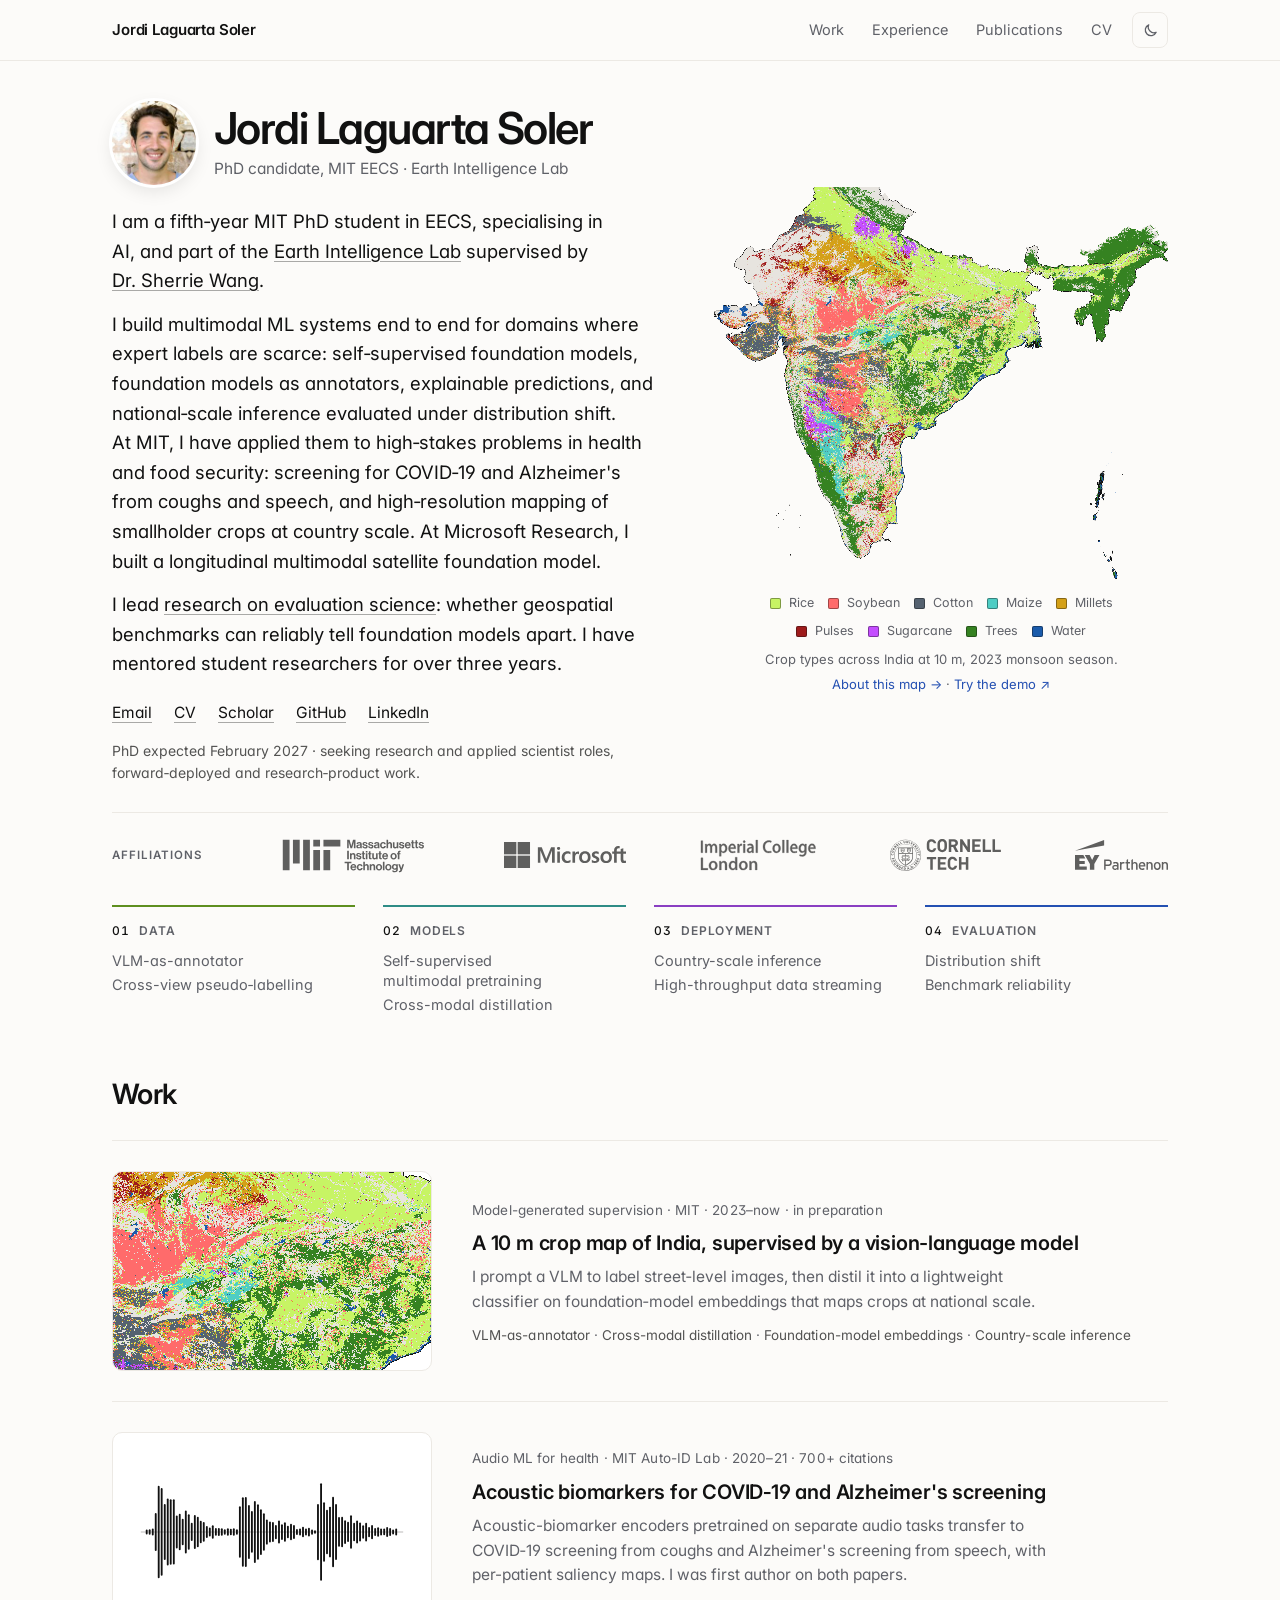
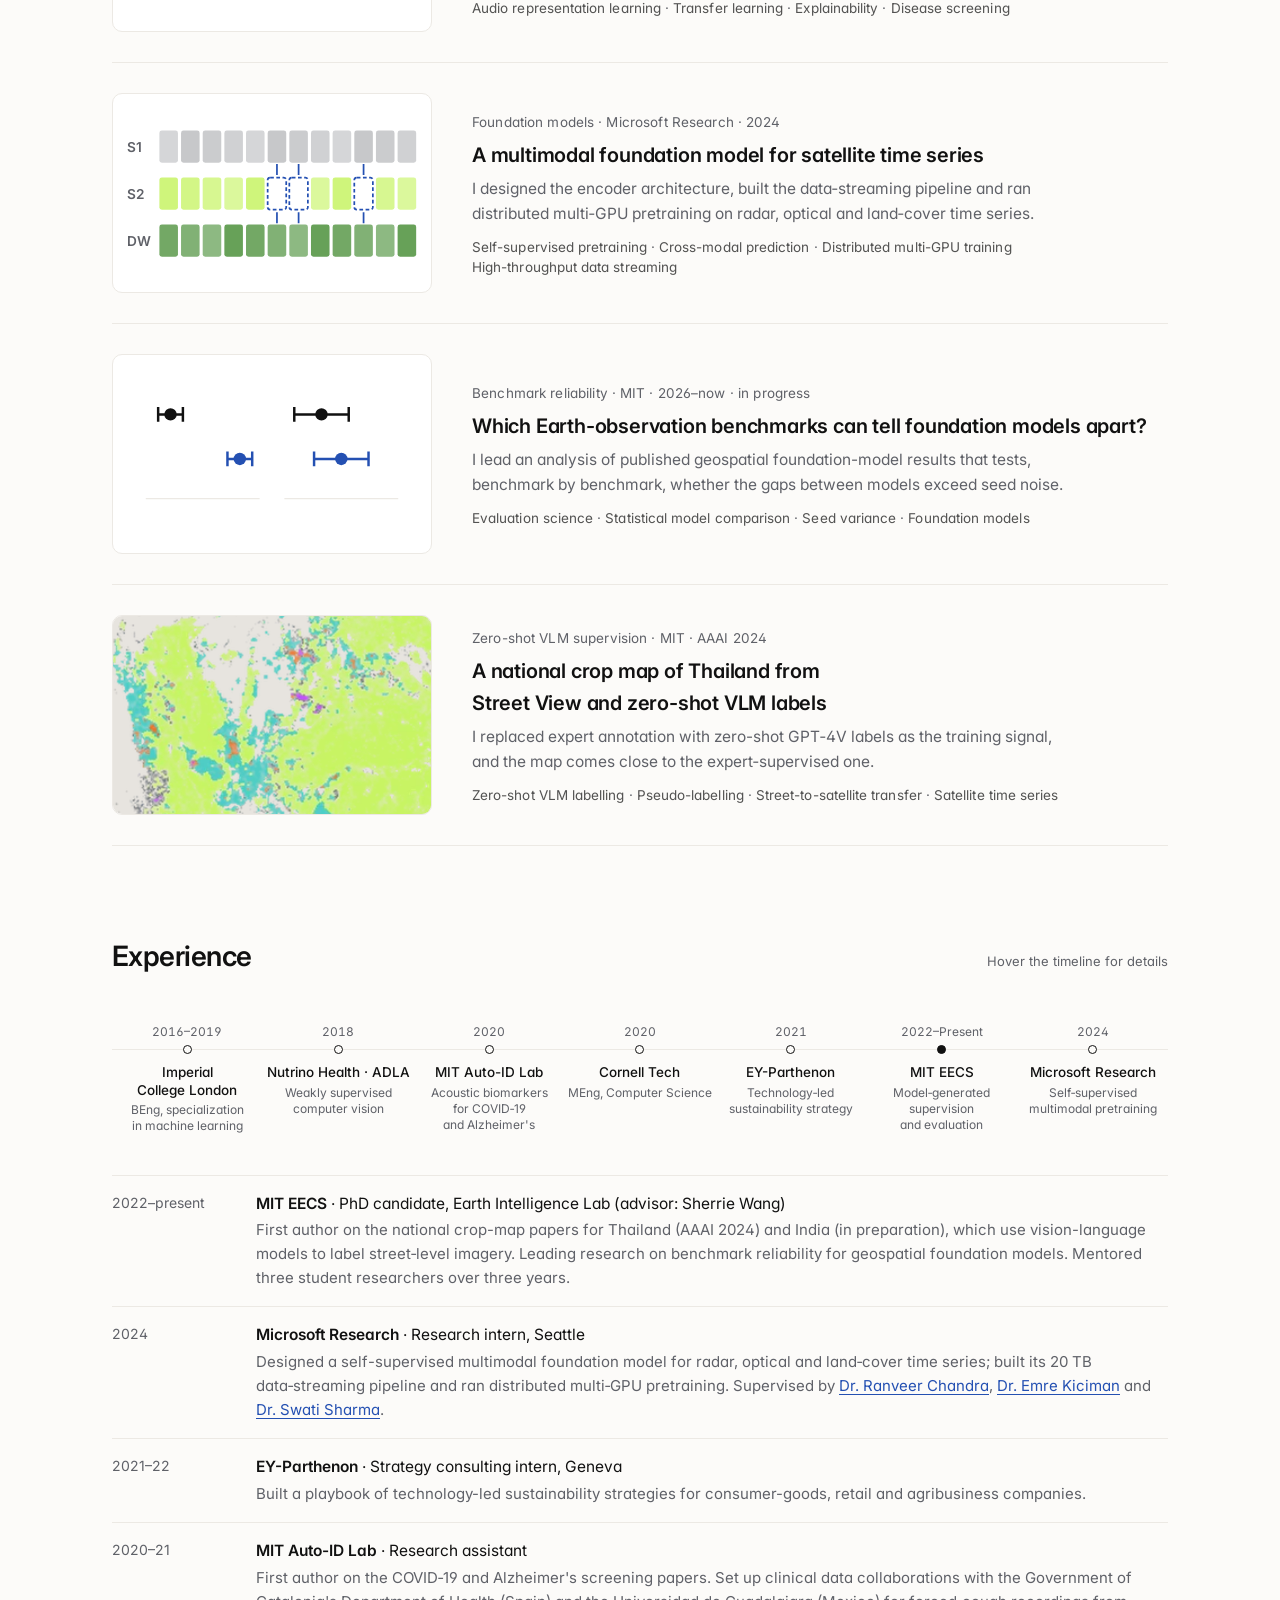
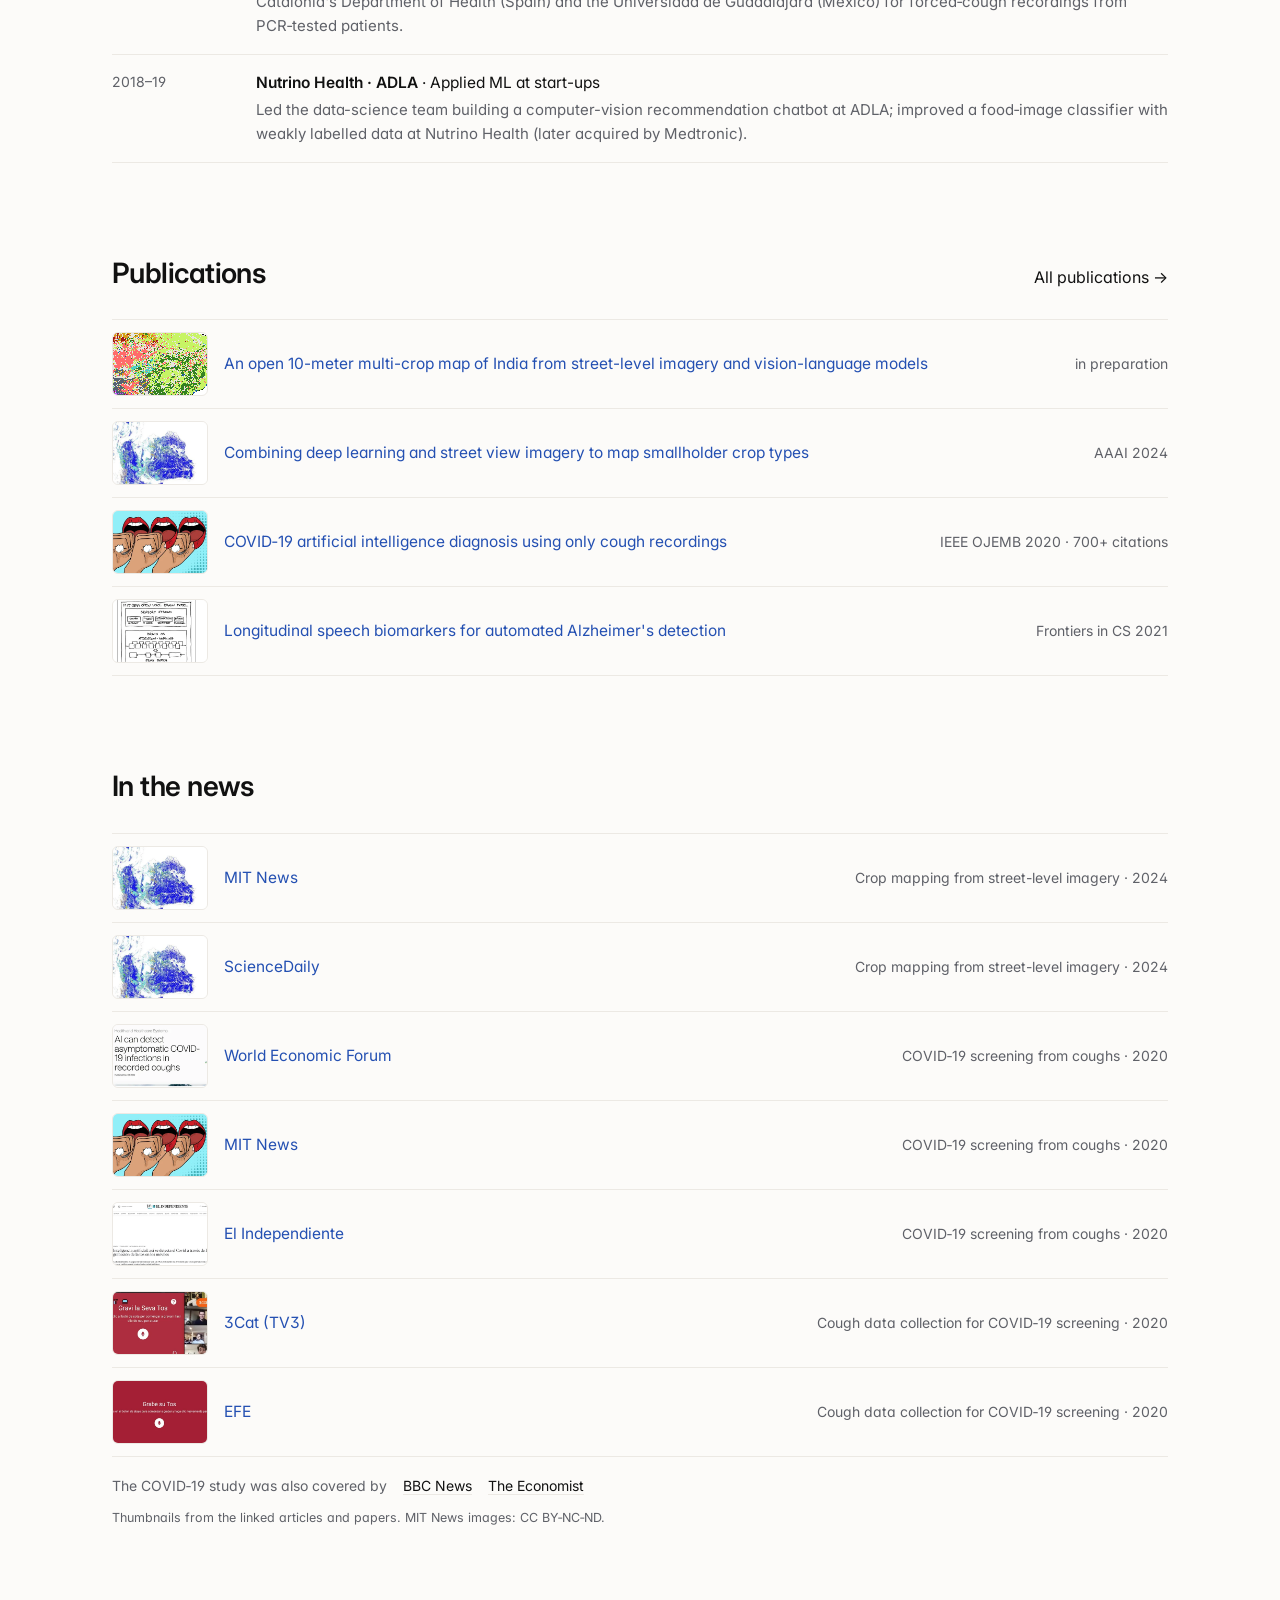
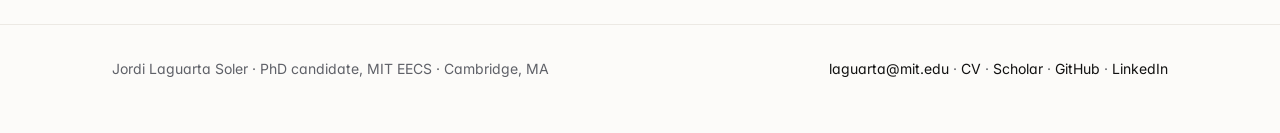
==== commit fc1d52b9: "Publications and news: thumbnails from the articles and papers Co-Authored-By: Claude <noreply@anthr" ====
--- a/index.html
+++ b/index.html
@@ -72,8 +72,8 @@
   <div id="timeline"><ol class="tl" aria-label="Education, research and industry timeline"><li class="tl-bar"><button type="button" class="tl-lab" aria-describedby="tlp1"><span class="tl-yr">2016–2019</span><i class="tl-dot" aria-hidden="true"></i><b>Imperial College London</b><span class="tl-sub">BEng, specialization in machine learning</span></button><span class="tl-pop tl-pop-l" id="tlp1"><b>Imperial College London</b><span class="tl-role">BEng, Electronic & Information Engineering&nbsp;·&nbsp;London</span><span class="tl-dates">Oct 2016 – May 2019</span></span></li><li class="tl-bar"><button type="button" class="tl-lab" aria-describedby="tlp2"><span class="tl-yr">2018</span><i class="tl-dot" aria-hidden="true"></i><b>Nutrino&nbsp;Health&nbsp;· ADLA</b><span class="tl-sub">Weakly supervised computer vision</span></button><span class="tl-pop tl-pop-l" id="tlp2"><b>Nutrino&nbsp;Health&nbsp;· ADLA</b><span class="tl-role">Applied ML at start-ups</span><span class="tl-dates">2018–19</span></span></li><li class="tl-bar"><a class="tl-lab" href="health-audio.html" aria-describedby="tlp3"><span class="tl-yr">2020</span><i class="tl-dot" aria-hidden="true"></i><b>MIT Auto-ID Lab</b><span class="tl-sub">Acoustic biomarkers for COVID&#8209;19 and Alzheimer's</span></a><span class="tl-pop" id="tlp3"><b>MIT Auto-ID Lab</b><span class="tl-role">Research assistant&nbsp;·&nbsp;Cambridge,&nbsp;MA</span><span class="tl-dates">Feb 2020 – Sep 2021</span><span class="tl-detail">IEEE OJEMB 2020 · Frontiers in CS 2021 (both first author).</span><span class="tl-more" aria-hidden="true">Open project →</span></span></li><li class="tl-bar"><button type="button" class="tl-lab" aria-describedby="tlp4"><span class="tl-yr">2020</span><i class="tl-dot" aria-hidden="true"></i><b>Cornell Tech</b><span class="tl-sub">MEng, Computer Science</span></button><span class="tl-pop" id="tlp4"><b>Cornell Tech</b><span class="tl-role">MEng, Computer Science&nbsp;·&nbsp;New&nbsp;York</span><span class="tl-dates">Sep 2020 – May 2022 (leave, fall 2021)</span></span></li><li class="tl-bar"><button type="button" class="tl-lab" aria-describedby="tlp5"><span class="tl-yr">2021</span><i class="tl-dot" aria-hidden="true"></i><b>EY-Parthenon</b><span class="tl-sub">Technology&#8209;led sustainability strategy</span></button><span class="tl-pop" id="tlp5"><b>EY-Parthenon</b><span class="tl-role">Strategy consulting intern&nbsp;·&nbsp;Geneva</span><span class="tl-dates">Sep 2021 – Jan 2022</span></span></li><li class="tl-bar tl-now"><a class="tl-lab" href="work.html" aria-describedby="tlp6"><span class="tl-yr">2022–Present</span><i class="tl-dot" aria-hidden="true"></i><b>MIT EECS</b><span class="tl-sub">Model&#8209;generated supervision and evaluation</span></a><span class="tl-pop tl-pop-r" id="tlp6"><b>MIT EECS</b><span class="tl-role">PhD candidate, Earth&nbsp;Intelligence&nbsp;Lab&nbsp;·&nbsp;Cambridge,&nbsp;MA</span><span class="tl-dates">Sep 2022 – Feb 2027 (expected)</span><span class="tl-detail">Advisor: Sherrie Wang. First author on the Thailand (AAAI 2024) and India (in preparation) crop-map papers.</span><span class="tl-more" aria-hidden="true">See all work →</span></span></li><li class="tl-bar"><a class="tl-lab" href="terraflow.html" aria-describedby="tlp7"><span class="tl-yr">2024</span><i class="tl-dot" aria-hidden="true"></i><b>Microsoft Research</b><span class="tl-sub">Self&#8209;supervised multimodal pretraining</span></a><span class="tl-pop tl-pop-r" id="tlp7"><b>Microsoft Research</b><span class="tl-role">Research intern&nbsp;·&nbsp;Seattle</span><span class="tl-dates">May – Aug 2024</span><span class="tl-detail">Optimised data&#8209;streaming throughput for pretraining. Worked with the AI for Agriculture and AI for Industry teams.</span><span class="tl-more" aria-hidden="true">Open project →</span></span></li></ol></div>
 
   <ul class="xp">
-    <li><span class="when">2022–present</span><div><span class="org"><b>MIT EECS</b> · PhD candidate, Earth Intelligence Lab (advisor: Dr.&nbsp;Sherrie Wang)</span><p>First author on the national crop-map papers for Thailand (AAAI 2024) and India (in preparation), which use vision-language models to label street&#8209;level imagery. Leading research on benchmark reliability for geospatial foundation models. Mentored three student researchers over three years.</p></div></li>
-    <li><span class="when">2024</span><div><span class="org"><b>Microsoft&nbsp;Research</b>&nbsp;·&nbsp;Research intern, Seattle</span><p>Designed a self-supervised multimodal foundation model for radar, optical and land&#8209;cover time series; built its 20&nbsp;TB data&#8209;streaming pipeline and ran distributed multi&#8209;GPU pretraining. Supervised by <a href="https://www.microsoft.com/en-us/research/people/ranveer/" target="_blank" rel="noopener">Dr.&nbsp;Ranveer&nbsp;Chandra</a>, <a href="https://www.microsoft.com/en-us/research/people/emrek/" target="_blank" rel="noopener">Dr.&nbsp;Emre&nbsp;Kiciman</a> and <a href="https://www.microsoft.com/en-us/research/people/swatisharma/" target="_blank" rel="noopener">Dr.&nbsp;Swati&nbsp;Sharma</a>.</p></div></li>
+    <li><span class="when">2022–present</span><div><span class="org"><b>MIT EECS</b> · PhD candidate, Earth Intelligence Lab (advisor: Sherrie Wang)</span><p>First author on the national crop-map papers for Thailand (AAAI 2024) and India (in preparation), which use vision-language models to label street&#8209;level imagery. Leading research on benchmark reliability for geospatial foundation models. Mentored three student researchers over three years.</p></div></li>
+    <li><span class="when">2024</span><div><span class="org"><b>Microsoft&nbsp;Research</b>&nbsp;·&nbsp;Research intern, Seattle</span><p>Designed a self-supervised multimodal foundation model for radar, optical and land&#8209;cover time series; built its 20&nbsp;TB data&#8209;streaming pipeline and ran distributed multi&#8209;GPU pretraining. Supervised by <a href="https://www.microsoft.com/en-us/research/people/ranveer/" target="_blank" rel="noopener">Dr.&nbsp;Ranveer Chandra</a>, <a href="https://www.microsoft.com/en-us/research/people/emrek/" target="_blank" rel="noopener">Dr.&nbsp;Emre Kiciman</a> and <a href="https://www.microsoft.com/en-us/research/people/swatisharma/" target="_blank" rel="noopener">Dr.&nbsp;Swati Sharma</a>.</p></div></li>
     <li><span class="when">2021–22</span><div><span class="org"><b>EY-Parthenon</b>&nbsp;·&nbsp;Strategy&nbsp;consulting intern, Geneva</span><p>Built a playbook of technology-led sustainability strategies for consumer-goods, retail and agribusiness companies.</p></div></li>
     <li><span class="when">2020–21</span><div><span class="org"><b>MIT Auto-ID Lab</b> · Research assistant</span><p>First author on the COVID&#8209;19 and Alzheimer's screening papers. Set up clinical data collaborations with the Government of Catalonia's Department of Health (Spain) and the Universidad de Guadalajara (Mexico) for forced&#8209;cough recordings from PCR&#8209;tested patients.</p></div></li>
     <li><span class="when">2018–19</span><div><span class="org"><b>Nutrino&nbsp;Health&nbsp;·&nbsp;ADLA</b>&nbsp;·&nbsp;Applied ML at start-ups</span><p>Led the data-science team building a computer-vision recommendation chatbot at ADLA; improved a food&#8209;image classifier with weakly labelled data at Nutrino Health (later acquired by Medtronic).</p></div></li>
@@ -83,11 +83,11 @@
 
 <section class="section" id="publications"><div class="wrap">
   <div class="section-head"><h2>Publications</h2><a href="publications.html">All publications →</a></div>
-  <ul class="publine"><li class="pt-row"><div class="thumb" aria-hidden="true"><span class="t-map"></span></div><a href="india-crop-map.html" >An open 10-meter multi-crop map of India from street-level imagery and vision-language models</a> <span>in preparation</span></li><li class="pt-row"><div class="thumb" aria-hidden="true"><span class="t-th"><img class="t-img" src="assets/thailand-thumb.webp" width="480" height="320" alt="" loading="lazy"></span></div><a href="https://ojs.aaai.org/index.php/AAAI/article/view/30225" target="_blank" rel="noopener">Combining deep learning and street view imagery to map smallholder crop types</a> <span>AAAI 2024</span></li><li class="pt-row"><div class="thumb" aria-hidden="true"><svg viewBox="0 0 240 160" aria-hidden="true" focusable="false" style="width:100%;height:100%"><line class="ax" x1="14" y1="80" x2="226" y2="80"/><rect class="inkf" x="18.0" y="77.9" width="1.5" height="4.2" rx="0.8"/><rect class="inkf" x="20.4" y="77.7" width="1.5" height="4.5" rx="0.8"/><rect class="inkf" x="22.9" y="77.1" width="1.5" height="5.7" rx="0.8"/><rect class="inkf" x="25.3" y="64.7" width="1.5" height="30.6" rx="0.8"/><rect class="inkf" x="27.7" y="42.7" width="1.5" height="74.6" rx="0.8"/><rect class="inkf" x="30.1" y="44.5" width="1.5" height="70.9" rx="0.8"/><rect class="inkf" x="32.6" y="57.3" width="1.5" height="45.4" rx="0.8"/><rect class="inkf" x="35.0" y="53.0" width="1.5" height="54.1" rx="0.8"/><rect class="inkf" x="37.4" y="53.6" width="1.5" height="52.8" rx="0.8"/><rect class="inkf" x="39.9" y="53.6" width="1.5" height="52.7" rx="0.8"/><rect class="inkf" x="42.3" y="66.6" width="1.5" height="26.8" rx="0.8"/><rect class="inkf" x="44.7" y="65.2" width="1.5" height="29.6" rx="0.8"/><rect class="inkf" x="47.1" y="69.2" width="1.5" height="21.5" rx="0.8"/><rect class="inkf" x="49.6" y="62.7" width="1.5" height="34.6" rx="0.8"/><rect class="inkf" x="52.0" y="65.6" width="1.5" height="28.8" rx="0.8"/><rect class="inkf" x="54.4" y="72.6" width="1.5" height="14.7" rx="0.8"/><rect class="inkf" x="56.9" y="66.2" width="1.5" height="27.6" rx="0.8"/><rect class="inkf" x="59.3" y="67.7" width="1.5" height="24.6" rx="0.8"/><rect class="inkf" x="61.7" y="70.9" width="1.5" height="18.2" rx="0.8"/><rect class="inkf" x="64.1" y="72.0" width="1.5" height="15.9" rx="0.8"/><rect class="inkf" x="66.6" y="75.1" width="1.5" height="9.7" rx="0.8"/><rect class="inkf" x="69.0" y="76.3" width="1.5" height="7.4" rx="0.8"/><rect class="inkf" x="71.4" y="74.6" width="1.5" height="10.8" rx="0.8"/><rect class="inkf" x="73.9" y="76.8" width="1.5" height="6.3" rx="0.8"/><rect class="inkf" x="76.3" y="76.7" width="1.5" height="6.5" rx="0.8"/><rect class="inkf" x="78.7" y="76.9" width="1.5" height="6.1" rx="0.8"/><rect class="inkf" x="81.1" y="77.8" width="1.5" height="4.4" rx="0.8"/><rect class="inkf" x="83.6" y="77.0" width="1.5" height="6.0" rx="0.8"/><rect class="inkf" x="86.0" y="77.4" width="1.5" height="5.3" rx="0.8"/><rect class="inkf" x="88.4" y="76.9" width="1.5" height="6.2" rx="0.8"/><rect class="inkf" x="90.9" y="77.7" width="1.5" height="4.5" rx="0.8"/><rect class="inkf" x="93.3" y="59.1" width="1.5" height="41.7" rx="0.8"/><rect class="inkf" x="95.7" y="52.0" width="1.5" height="56.1" rx="0.8"/><rect class="inkf" x="98.1" y="51.7" width="1.5" height="56.5" rx="0.8"/><rect class="inkf" x="100.6" y="58.1" width="1.5" height="43.7" rx="0.8"/><rect class="inkf" x="103.0" y="63.1" width="1.5" height="33.7" rx="0.8"/><rect class="inkf" x="105.4" y="54.9" width="1.5" height="50.1" rx="0.8"/><rect class="inkf" x="107.9" y="57.5" width="1.5" height="44.9" rx="0.8"/><rect class="inkf" x="110.3" y="61.6" width="1.5" height="36.9" rx="0.8"/><rect class="inkf" x="112.7" y="64.8" width="1.5" height="30.4" rx="0.8"/><rect class="inkf" x="115.1" y="69.9" width="1.5" height="20.3" rx="0.8"/><rect class="inkf" x="117.6" y="71.6" width="1.5" height="16.8" rx="0.8"/><rect class="inkf" x="120.0" y="72.0" width="1.5" height="16.0" rx="0.8"/><rect class="inkf" x="122.4" y="74.3" width="1.5" height="11.5" rx="0.8"/><rect class="inkf" x="124.9" y="70.8" width="1.5" height="18.4" rx="0.8"/><rect class="inkf" x="127.3" y="73.7" width="1.5" height="12.7" rx="0.8"/><rect class="inkf" x="129.7" y="72.2" width="1.5" height="15.6" rx="0.8"/><rect class="inkf" x="132.1" y="74.9" width="1.5" height="10.1" rx="0.8"/><rect class="inkf" x="134.6" y="73.3" width="1.5" height="13.4" rx="0.8"/><rect class="inkf" x="137.0" y="74.4" width="1.5" height="11.3" rx="0.8"/><rect class="inkf" x="139.4" y="77.5" width="1.5" height="5.0" rx="0.8"/><rect class="inkf" x="141.9" y="77.2" width="1.5" height="5.6" rx="0.8"/><rect class="inkf" x="144.3" y="75.8" width="1.5" height="8.4" rx="0.8"/><rect class="inkf" x="146.7" y="77.2" width="1.5" height="5.6" rx="0.8"/><rect class="inkf" x="149.1" y="76.5" width="1.5" height="7.1" rx="0.8"/><rect class="inkf" x="151.6" y="77.9" width="1.5" height="4.3" rx="0.8"/><rect class="inkf" x="154.0" y="78.5" width="1.5" height="2.9" rx="0.8"/><rect class="inkf" x="156.4" y="57.3" width="1.5" height="45.5" rx="0.8"/><rect class="inkf" x="158.9" y="40.6" width="1.5" height="78.7" rx="0.8"/><rect class="inkf" x="161.3" y="55.9" width="1.5" height="48.1" rx="0.8"/><rect class="inkf" x="163.7" y="62.0" width="1.5" height="36.0" rx="0.8"/><rect class="inkf" x="166.1" y="59.5" width="1.5" height="41.0" rx="0.8"/><rect class="inkf" x="168.6" y="51.5" width="1.5" height="57.0" rx="0.8"/><rect class="inkf" x="171.0" y="57.4" width="1.5" height="45.2" rx="0.8"/><rect class="inkf" x="173.4" y="67.9" width="1.5" height="24.1" rx="0.8"/><rect class="inkf" x="175.9" y="67.7" width="1.5" height="24.6" rx="0.8"/><rect class="inkf" x="178.3" y="70.5" width="1.5" height="19.1" rx="0.8"/><rect class="inkf" x="180.7" y="71.8" width="1.5" height="16.3" rx="0.8"/><rect class="inkf" x="183.1" y="66.5" width="1.5" height="27.0" rx="0.8"/><rect class="inkf" x="185.6" y="72.5" width="1.5" height="14.9" rx="0.8"/><rect class="inkf" x="188.0" y="70.7" width="1.5" height="18.5" rx="0.8"/><rect class="inkf" x="190.4" y="72.4" width="1.5" height="15.3" rx="0.8"/><rect class="inkf" x="192.9" y="74.5" width="1.5" height="10.9" rx="0.8"/><rect class="inkf" x="195.3" y="72.5" width="1.5" height="15.1" rx="0.8"/><rect class="inkf" x="197.7" y="75.9" width="1.5" height="8.3" rx="0.8"/><rect class="inkf" x="200.1" y="74.3" width="1.5" height="11.5" rx="0.8"/><rect class="inkf" x="202.6" y="76.7" width="1.5" height="6.6" rx="0.8"/><rect class="inkf" x="205.0" y="76.1" width="1.5" height="7.8" rx="0.8"/><rect class="inkf" x="207.4" y="77.1" width="1.5" height="5.8" rx="0.8"/><rect class="inkf" x="209.9" y="77.2" width="1.5" height="5.5" rx="0.8"/><rect class="inkf" x="212.3" y="75.9" width="1.5" height="8.2" rx="0.8"/><rect class="inkf" x="214.7" y="76.7" width="1.5" height="6.6" rx="0.8"/><rect class="inkf" x="217.1" y="77.9" width="1.5" height="4.1" rx="0.8"/><rect class="inkf" x="219.6" y="77.2" width="1.5" height="5.6" rx="0.8"/></svg></div><a href="https://pmc.ncbi.nlm.nih.gov/articles/PMC8545024/" target="_blank" rel="noopener">COVID&#8209;19 artificial intelligence diagnosis using only cough recordings</a> <span>IEEE OJEMB 2020 · 700+ citations</span></li><li class="pt-row"><div class="thumb" aria-hidden="true"><svg viewBox="0 0 240 160" aria-hidden="true" focusable="false" style="width:100%;height:100%"><line class="ax" x1="14" y1="80" x2="226" y2="80"/><rect class="inkf" x="18.0" y="77.9" width="1.5" height="4.2" rx="0.8"/><rect class="inkf" x="20.4" y="77.7" width="1.5" height="4.5" rx="0.8"/><rect class="inkf" x="22.9" y="77.1" width="1.5" height="5.7" rx="0.8"/><rect class="inkf" x="25.3" y="64.7" width="1.5" height="30.6" rx="0.8"/><rect class="inkf" x="27.7" y="42.7" width="1.5" height="74.6" rx="0.8"/><rect class="inkf" x="30.1" y="44.5" width="1.5" height="70.9" rx="0.8"/><rect class="inkf" x="32.6" y="57.3" width="1.5" height="45.4" rx="0.8"/><rect class="inkf" x="35.0" y="53.0" width="1.5" height="54.1" rx="0.8"/><rect class="inkf" x="37.4" y="53.6" width="1.5" height="52.8" rx="0.8"/><rect class="inkf" x="39.9" y="53.6" width="1.5" height="52.7" rx="0.8"/><rect class="inkf" x="42.3" y="66.6" width="1.5" height="26.8" rx="0.8"/><rect class="inkf" x="44.7" y="65.2" width="1.5" height="29.6" rx="0.8"/><rect class="inkf" x="47.1" y="69.2" width="1.5" height="21.5" rx="0.8"/><rect class="inkf" x="49.6" y="62.7" width="1.5" height="34.6" rx="0.8"/><rect class="inkf" x="52.0" y="65.6" width="1.5" height="28.8" rx="0.8"/><rect class="inkf" x="54.4" y="72.6" width="1.5" height="14.7" rx="0.8"/><rect class="inkf" x="56.9" y="66.2" width="1.5" height="27.6" rx="0.8"/><rect class="inkf" x="59.3" y="67.7" width="1.5" height="24.6" rx="0.8"/><rect class="inkf" x="61.7" y="70.9" width="1.5" height="18.2" rx="0.8"/><rect class="inkf" x="64.1" y="72.0" width="1.5" height="15.9" rx="0.8"/><rect class="inkf" x="66.6" y="75.1" width="1.5" height="9.7" rx="0.8"/><rect class="inkf" x="69.0" y="76.3" width="1.5" height="7.4" rx="0.8"/><rect class="inkf" x="71.4" y="74.6" width="1.5" height="10.8" rx="0.8"/><rect class="inkf" x="73.9" y="76.8" width="1.5" height="6.3" rx="0.8"/><rect class="inkf" x="76.3" y="76.7" width="1.5" height="6.5" rx="0.8"/><rect class="inkf" x="78.7" y="76.9" width="1.5" height="6.1" rx="0.8"/><rect class="inkf" x="81.1" y="77.8" width="1.5" height="4.4" rx="0.8"/><rect class="inkf" x="83.6" y="77.0" width="1.5" height="6.0" rx="0.8"/><rect class="inkf" x="86.0" y="77.4" width="1.5" height="5.3" rx="0.8"/><rect class="inkf" x="88.4" y="76.9" width="1.5" height="6.2" rx="0.8"/><rect class="inkf" x="90.9" y="77.7" width="1.5" height="4.5" rx="0.8"/><rect class="inkf" x="93.3" y="59.1" width="1.5" height="41.7" rx="0.8"/><rect class="inkf" x="95.7" y="52.0" width="1.5" height="56.1" rx="0.8"/><rect class="inkf" x="98.1" y="51.7" width="1.5" height="56.5" rx="0.8"/><rect class="inkf" x="100.6" y="58.1" width="1.5" height="43.7" rx="0.8"/><rect class="inkf" x="103.0" y="63.1" width="1.5" height="33.7" rx="0.8"/><rect class="inkf" x="105.4" y="54.9" width="1.5" height="50.1" rx="0.8"/><rect class="inkf" x="107.9" y="57.5" width="1.5" height="44.9" rx="0.8"/><rect class="inkf" x="110.3" y="61.6" width="1.5" height="36.9" rx="0.8"/><rect class="inkf" x="112.7" y="64.8" width="1.5" height="30.4" rx="0.8"/><rect class="inkf" x="115.1" y="69.9" width="1.5" height="20.3" rx="0.8"/><rect class="inkf" x="117.6" y="71.6" width="1.5" height="16.8" rx="0.8"/><rect class="inkf" x="120.0" y="72.0" width="1.5" height="16.0" rx="0.8"/><rect class="inkf" x="122.4" y="74.3" width="1.5" height="11.5" rx="0.8"/><rect class="inkf" x="124.9" y="70.8" width="1.5" height="18.4" rx="0.8"/><rect class="inkf" x="127.3" y="73.7" width="1.5" height="12.7" rx="0.8"/><rect class="inkf" x="129.7" y="72.2" width="1.5" height="15.6" rx="0.8"/><rect class="inkf" x="132.1" y="74.9" width="1.5" height="10.1" rx="0.8"/><rect class="inkf" x="134.6" y="73.3" width="1.5" height="13.4" rx="0.8"/><rect class="inkf" x="137.0" y="74.4" width="1.5" height="11.3" rx="0.8"/><rect class="inkf" x="139.4" y="77.5" width="1.5" height="5.0" rx="0.8"/><rect class="inkf" x="141.9" y="77.2" width="1.5" height="5.6" rx="0.8"/><rect class="inkf" x="144.3" y="75.8" width="1.5" height="8.4" rx="0.8"/><rect class="inkf" x="146.7" y="77.2" width="1.5" height="5.6" rx="0.8"/><rect class="inkf" x="149.1" y="76.5" width="1.5" height="7.1" rx="0.8"/><rect class="inkf" x="151.6" y="77.9" width="1.5" height="4.3" rx="0.8"/><rect class="inkf" x="154.0" y="78.5" width="1.5" height="2.9" rx="0.8"/><rect class="inkf" x="156.4" y="57.3" width="1.5" height="45.5" rx="0.8"/><rect class="inkf" x="158.9" y="40.6" width="1.5" height="78.7" rx="0.8"/><rect class="inkf" x="161.3" y="55.9" width="1.5" height="48.1" rx="0.8"/><rect class="inkf" x="163.7" y="62.0" width="1.5" height="36.0" rx="0.8"/><rect class="inkf" x="166.1" y="59.5" width="1.5" height="41.0" rx="0.8"/><rect class="inkf" x="168.6" y="51.5" width="1.5" height="57.0" rx="0.8"/><rect class="inkf" x="171.0" y="57.4" width="1.5" height="45.2" rx="0.8"/><rect class="inkf" x="173.4" y="67.9" width="1.5" height="24.1" rx="0.8"/><rect class="inkf" x="175.9" y="67.7" width="1.5" height="24.6" rx="0.8"/><rect class="inkf" x="178.3" y="70.5" width="1.5" height="19.1" rx="0.8"/><rect class="inkf" x="180.7" y="71.8" width="1.5" height="16.3" rx="0.8"/><rect class="inkf" x="183.1" y="66.5" width="1.5" height="27.0" rx="0.8"/><rect class="inkf" x="185.6" y="72.5" width="1.5" height="14.9" rx="0.8"/><rect class="inkf" x="188.0" y="70.7" width="1.5" height="18.5" rx="0.8"/><rect class="inkf" x="190.4" y="72.4" width="1.5" height="15.3" rx="0.8"/><rect class="inkf" x="192.9" y="74.5" width="1.5" height="10.9" rx="0.8"/><rect class="inkf" x="195.3" y="72.5" width="1.5" height="15.1" rx="0.8"/><rect class="inkf" x="197.7" y="75.9" width="1.5" height="8.3" rx="0.8"/><rect class="inkf" x="200.1" y="74.3" width="1.5" height="11.5" rx="0.8"/><rect class="inkf" x="202.6" y="76.7" width="1.5" height="6.6" rx="0.8"/><rect class="inkf" x="205.0" y="76.1" width="1.5" height="7.8" rx="0.8"/><rect class="inkf" x="207.4" y="77.1" width="1.5" height="5.8" rx="0.8"/><rect class="inkf" x="209.9" y="77.2" width="1.5" height="5.5" rx="0.8"/><rect class="inkf" x="212.3" y="75.9" width="1.5" height="8.2" rx="0.8"/><rect class="inkf" x="214.7" y="76.7" width="1.5" height="6.6" rx="0.8"/><rect class="inkf" x="217.1" y="77.9" width="1.5" height="4.1" rx="0.8"/><rect class="inkf" x="219.6" y="77.2" width="1.5" height="5.6" rx="0.8"/></svg></div><a href="https://www.frontiersin.org/articles/10.3389/fcomp.2021.624694/full" target="_blank" rel="noopener">Longitudinal speech biomarkers for automated Alzheimer's detection</a> <span>Frontiers in CS 2021</span></li></ul>
+  <ul class="publine"><li class="pt-row"><div class="thumb" aria-hidden="true"><span class="t-map"></span></div><a href="india-crop-map.html" >An open 10-meter multi-crop map of India from street-level imagery and vision-language models</a> <span>in preparation</span></li><li class="pt-row"><div class="thumb thumb-img" aria-hidden="true"><img src="assets/press/mit-2024.webp" width="360" height="240" alt="" loading="lazy" decoding="async"></div><a href="https://ojs.aaai.org/index.php/AAAI/article/view/30225" target="_blank" rel="noopener">Combining deep learning and street view imagery to map smallholder crop types</a> <span>AAAI 2024</span></li><li class="pt-row"><div class="thumb thumb-img" aria-hidden="true"><img src="assets/press/mit-2020.webp" width="360" height="240" alt="" loading="lazy" decoding="async"></div><a href="https://pmc.ncbi.nlm.nih.gov/articles/PMC8545024/" target="_blank" rel="noopener">COVID&#8209;19 artificial intelligence diagnosis using only cough recordings</a> <span>IEEE OJEMB 2020 · 700+ citations</span></li><li class="pt-row"><div class="thumb thumb-img" aria-hidden="true"><img src="assets/pubs/frontiers-2021.webp" width="360" height="240" alt="" loading="lazy" decoding="async"></div><a href="https://www.frontiersin.org/articles/10.3389/fcomp.2021.624694/full" target="_blank" rel="noopener">Longitudinal speech biomarkers for automated Alzheimer's detection</a> <span>Frontiers in CS 2021</span></li></ul>
 </div></section>
 <section class="section" id="news"><div class="wrap">
   <div class="section-head"><h2>In the news</h2></div>
-  <ul class="publine"><li class="pt-row"><div class="thumb" aria-hidden="true"><span class="t-th"><img class="t-img" src="assets/thailand-thumb.webp" width="480" height="320" alt="" loading="lazy"></span></div><a href="https://news.mit.edu/2024/mit-researchers-remotely-map-crops-fields-0215" target="_blank" rel="noopener">MIT News</a> <span>Crop mapping from street-level imagery&nbsp;·&nbsp;2024</span></li><li class="pt-row"><div class="thumb" aria-hidden="true"><span class="t-th"><img class="t-img" src="assets/thailand-thumb.webp" width="480" height="320" alt="" loading="lazy"></span></div><a href="https://www.sciencedaily.com/releases/2024/02/240215160615.htm" target="_blank" rel="noopener">ScienceDaily</a> <span>Crop mapping from street-level imagery&nbsp;·&nbsp;2024</span></li><li class="pt-row"><div class="thumb" aria-hidden="true"><svg viewBox="0 0 240 160" aria-hidden="true" focusable="false" style="width:100%;height:100%"><line class="ax" x1="14" y1="80" x2="226" y2="80"/><rect class="inkf" x="18.0" y="77.9" width="1.5" height="4.2" rx="0.8"/><rect class="inkf" x="20.4" y="77.7" width="1.5" height="4.5" rx="0.8"/><rect class="inkf" x="22.9" y="77.1" width="1.5" height="5.7" rx="0.8"/><rect class="inkf" x="25.3" y="64.7" width="1.5" height="30.6" rx="0.8"/><rect class="inkf" x="27.7" y="42.7" width="1.5" height="74.6" rx="0.8"/><rect class="inkf" x="30.1" y="44.5" width="1.5" height="70.9" rx="0.8"/><rect class="inkf" x="32.6" y="57.3" width="1.5" height="45.4" rx="0.8"/><rect class="inkf" x="35.0" y="53.0" width="1.5" height="54.1" rx="0.8"/><rect class="inkf" x="37.4" y="53.6" width="1.5" height="52.8" rx="0.8"/><rect class="inkf" x="39.9" y="53.6" width="1.5" height="52.7" rx="0.8"/><rect class="inkf" x="42.3" y="66.6" width="1.5" height="26.8" rx="0.8"/><rect class="inkf" x="44.7" y="65.2" width="1.5" height="29.6" rx="0.8"/><rect class="inkf" x="47.1" y="69.2" width="1.5" height="21.5" rx="0.8"/><rect class="inkf" x="49.6" y="62.7" width="1.5" height="34.6" rx="0.8"/><rect class="inkf" x="52.0" y="65.6" width="1.5" height="28.8" rx="0.8"/><rect class="inkf" x="54.4" y="72.6" width="1.5" height="14.7" rx="0.8"/><rect class="inkf" x="56.9" y="66.2" width="1.5" height="27.6" rx="0.8"/><rect class="inkf" x="59.3" y="67.7" width="1.5" height="24.6" rx="0.8"/><rect class="inkf" x="61.7" y="70.9" width="1.5" height="18.2" rx="0.8"/><rect class="inkf" x="64.1" y="72.0" width="1.5" height="15.9" rx="0.8"/><rect class="inkf" x="66.6" y="75.1" width="1.5" height="9.7" rx="0.8"/><rect class="inkf" x="69.0" y="76.3" width="1.5" height="7.4" rx="0.8"/><rect class="inkf" x="71.4" y="74.6" width="1.5" height="10.8" rx="0.8"/><rect class="inkf" x="73.9" y="76.8" width="1.5" height="6.3" rx="0.8"/><rect class="inkf" x="76.3" y="76.7" width="1.5" height="6.5" rx="0.8"/><rect class="inkf" x="78.7" y="76.9" width="1.5" height="6.1" rx="0.8"/><rect class="inkf" x="81.1" y="77.8" width="1.5" height="4.4" rx="0.8"/><rect class="inkf" x="83.6" y="77.0" width="1.5" height="6.0" rx="0.8"/><rect class="inkf" x="86.0" y="77.4" width="1.5" height="5.3" rx="0.8"/><rect class="inkf" x="88.4" y="76.9" width="1.5" height="6.2" rx="0.8"/><rect class="inkf" x="90.9" y="77.7" width="1.5" height="4.5" rx="0.8"/><rect class="inkf" x="93.3" y="59.1" width="1.5" height="41.7" rx="0.8"/><rect class="inkf" x="95.7" y="52.0" width="1.5" height="56.1" rx="0.8"/><rect class="inkf" x="98.1" y="51.7" width="1.5" height="56.5" rx="0.8"/><rect class="inkf" x="100.6" y="58.1" width="1.5" height="43.7" rx="0.8"/><rect class="inkf" x="103.0" y="63.1" width="1.5" height="33.7" rx="0.8"/><rect class="inkf" x="105.4" y="54.9" width="1.5" height="50.1" rx="0.8"/><rect class="inkf" x="107.9" y="57.5" width="1.5" height="44.9" rx="0.8"/><rect class="inkf" x="110.3" y="61.6" width="1.5" height="36.9" rx="0.8"/><rect class="inkf" x="112.7" y="64.8" width="1.5" height="30.4" rx="0.8"/><rect class="inkf" x="115.1" y="69.9" width="1.5" height="20.3" rx="0.8"/><rect class="inkf" x="117.6" y="71.6" width="1.5" height="16.8" rx="0.8"/><rect class="inkf" x="120.0" y="72.0" width="1.5" height="16.0" rx="0.8"/><rect class="inkf" x="122.4" y="74.3" width="1.5" height="11.5" rx="0.8"/><rect class="inkf" x="124.9" y="70.8" width="1.5" height="18.4" rx="0.8"/><rect class="inkf" x="127.3" y="73.7" width="1.5" height="12.7" rx="0.8"/><rect class="inkf" x="129.7" y="72.2" width="1.5" height="15.6" rx="0.8"/><rect class="inkf" x="132.1" y="74.9" width="1.5" height="10.1" rx="0.8"/><rect class="inkf" x="134.6" y="73.3" width="1.5" height="13.4" rx="0.8"/><rect class="inkf" x="137.0" y="74.4" width="1.5" height="11.3" rx="0.8"/><rect class="inkf" x="139.4" y="77.5" width="1.5" height="5.0" rx="0.8"/><rect class="inkf" x="141.9" y="77.2" width="1.5" height="5.6" rx="0.8"/><rect class="inkf" x="144.3" y="75.8" width="1.5" height="8.4" rx="0.8"/><rect class="inkf" x="146.7" y="77.2" width="1.5" height="5.6" rx="0.8"/><rect class="inkf" x="149.1" y="76.5" width="1.5" height="7.1" rx="0.8"/><rect class="inkf" x="151.6" y="77.9" width="1.5" height="4.3" rx="0.8"/><rect class="inkf" x="154.0" y="78.5" width="1.5" height="2.9" rx="0.8"/><rect class="inkf" x="156.4" y="57.3" width="1.5" height="45.5" rx="0.8"/><rect class="inkf" x="158.9" y="40.6" width="1.5" height="78.7" rx="0.8"/><rect class="inkf" x="161.3" y="55.9" width="1.5" height="48.1" rx="0.8"/><rect class="inkf" x="163.7" y="62.0" width="1.5" height="36.0" rx="0.8"/><rect class="inkf" x="166.1" y="59.5" width="1.5" height="41.0" rx="0.8"/><rect class="inkf" x="168.6" y="51.5" width="1.5" height="57.0" rx="0.8"/><rect class="inkf" x="171.0" y="57.4" width="1.5" height="45.2" rx="0.8"/><rect class="inkf" x="173.4" y="67.9" width="1.5" height="24.1" rx="0.8"/><rect class="inkf" x="175.9" y="67.7" width="1.5" height="24.6" rx="0.8"/><rect class="inkf" x="178.3" y="70.5" width="1.5" height="19.1" rx="0.8"/><rect class="inkf" x="180.7" y="71.8" width="1.5" height="16.3" rx="0.8"/><rect class="inkf" x="183.1" y="66.5" width="1.5" height="27.0" rx="0.8"/><rect class="inkf" x="185.6" y="72.5" width="1.5" height="14.9" rx="0.8"/><rect class="inkf" x="188.0" y="70.7" width="1.5" height="18.5" rx="0.8"/><rect class="inkf" x="190.4" y="72.4" width="1.5" height="15.3" rx="0.8"/><rect class="inkf" x="192.9" y="74.5" width="1.5" height="10.9" rx="0.8"/><rect class="inkf" x="195.3" y="72.5" width="1.5" height="15.1" rx="0.8"/><rect class="inkf" x="197.7" y="75.9" width="1.5" height="8.3" rx="0.8"/><rect class="inkf" x="200.1" y="74.3" width="1.5" height="11.5" rx="0.8"/><rect class="inkf" x="202.6" y="76.7" width="1.5" height="6.6" rx="0.8"/><rect class="inkf" x="205.0" y="76.1" width="1.5" height="7.8" rx="0.8"/><rect class="inkf" x="207.4" y="77.1" width="1.5" height="5.8" rx="0.8"/><rect class="inkf" x="209.9" y="77.2" width="1.5" height="5.5" rx="0.8"/><rect class="inkf" x="212.3" y="75.9" width="1.5" height="8.2" rx="0.8"/><rect class="inkf" x="214.7" y="76.7" width="1.5" height="6.6" rx="0.8"/><rect class="inkf" x="217.1" y="77.9" width="1.5" height="4.1" rx="0.8"/><rect class="inkf" x="219.6" y="77.2" width="1.5" height="5.6" rx="0.8"/></svg></div><a href="https://www.weforum.org/stories/2020/11/artificial-intelligence-model-detects-asymptomatic-covid-19-infections-through-cellphone-recorded-coughs/" target="_blank" rel="noopener">World Economic Forum</a> <span>COVID&#8209;19 screening from coughs&nbsp;·&nbsp;2020</span></li><li class="pt-row"><div class="thumb" aria-hidden="true"><svg viewBox="0 0 240 160" aria-hidden="true" focusable="false" style="width:100%;height:100%"><line class="ax" x1="14" y1="80" x2="226" y2="80"/><rect class="inkf" x="18.0" y="77.9" width="1.5" height="4.2" rx="0.8"/><rect class="inkf" x="20.4" y="77.7" width="1.5" height="4.5" rx="0.8"/><rect class="inkf" x="22.9" y="77.1" width="1.5" height="5.7" rx="0.8"/><rect class="inkf" x="25.3" y="64.7" width="1.5" height="30.6" rx="0.8"/><rect class="inkf" x="27.7" y="42.7" width="1.5" height="74.6" rx="0.8"/><rect class="inkf" x="30.1" y="44.5" width="1.5" height="70.9" rx="0.8"/><rect class="inkf" x="32.6" y="57.3" width="1.5" height="45.4" rx="0.8"/><rect class="inkf" x="35.0" y="53.0" width="1.5" height="54.1" rx="0.8"/><rect class="inkf" x="37.4" y="53.6" width="1.5" height="52.8" rx="0.8"/><rect class="inkf" x="39.9" y="53.6" width="1.5" height="52.7" rx="0.8"/><rect class="inkf" x="42.3" y="66.6" width="1.5" height="26.8" rx="0.8"/><rect class="inkf" x="44.7" y="65.2" width="1.5" height="29.6" rx="0.8"/><rect class="inkf" x="47.1" y="69.2" width="1.5" height="21.5" rx="0.8"/><rect class="inkf" x="49.6" y="62.7" width="1.5" height="34.6" rx="0.8"/><rect class="inkf" x="52.0" y="65.6" width="1.5" height="28.8" rx="0.8"/><rect class="inkf" x="54.4" y="72.6" width="1.5" height="14.7" rx="0.8"/><rect class="inkf" x="56.9" y="66.2" width="1.5" height="27.6" rx="0.8"/><rect class="inkf" x="59.3" y="67.7" width="1.5" height="24.6" rx="0.8"/><rect class="inkf" x="61.7" y="70.9" width="1.5" height="18.2" rx="0.8"/><rect class="inkf" x="64.1" y="72.0" width="1.5" height="15.9" rx="0.8"/><rect class="inkf" x="66.6" y="75.1" width="1.5" height="9.7" rx="0.8"/><rect class="inkf" x="69.0" y="76.3" width="1.5" height="7.4" rx="0.8"/><rect class="inkf" x="71.4" y="74.6" width="1.5" height="10.8" rx="0.8"/><rect class="inkf" x="73.9" y="76.8" width="1.5" height="6.3" rx="0.8"/><rect class="inkf" x="76.3" y="76.7" width="1.5" height="6.5" rx="0.8"/><rect class="inkf" x="78.7" y="76.9" width="1.5" height="6.1" rx="0.8"/><rect class="inkf" x="81.1" y="77.8" width="1.5" height="4.4" rx="0.8"/><rect class="inkf" x="83.6" y="77.0" width="1.5" height="6.0" rx="0.8"/><rect class="inkf" x="86.0" y="77.4" width="1.5" height="5.3" rx="0.8"/><rect class="inkf" x="88.4" y="76.9" width="1.5" height="6.2" rx="0.8"/><rect class="inkf" x="90.9" y="77.7" width="1.5" height="4.5" rx="0.8"/><rect class="inkf" x="93.3" y="59.1" width="1.5" height="41.7" rx="0.8"/><rect class="inkf" x="95.7" y="52.0" width="1.5" height="56.1" rx="0.8"/><rect class="inkf" x="98.1" y="51.7" width="1.5" height="56.5" rx="0.8"/><rect class="inkf" x="100.6" y="58.1" width="1.5" height="43.7" rx="0.8"/><rect class="inkf" x="103.0" y="63.1" width="1.5" height="33.7" rx="0.8"/><rect class="inkf" x="105.4" y="54.9" width="1.5" height="50.1" rx="0.8"/><rect class="inkf" x="107.9" y="57.5" width="1.5" height="44.9" rx="0.8"/><rect class="inkf" x="110.3" y="61.6" width="1.5" height="36.9" rx="0.8"/><rect class="inkf" x="112.7" y="64.8" width="1.5" height="30.4" rx="0.8"/><rect class="inkf" x="115.1" y="69.9" width="1.5" height="20.3" rx="0.8"/><rect class="inkf" x="117.6" y="71.6" width="1.5" height="16.8" rx="0.8"/><rect class="inkf" x="120.0" y="72.0" width="1.5" height="16.0" rx="0.8"/><rect class="inkf" x="122.4" y="74.3" width="1.5" height="11.5" rx="0.8"/><rect class="inkf" x="124.9" y="70.8" width="1.5" height="18.4" rx="0.8"/><rect class="inkf" x="127.3" y="73.7" width="1.5" height="12.7" rx="0.8"/><rect class="inkf" x="129.7" y="72.2" width="1.5" height="15.6" rx="0.8"/><rect class="inkf" x="132.1" y="74.9" width="1.5" height="10.1" rx="0.8"/><rect class="inkf" x="134.6" y="73.3" width="1.5" height="13.4" rx="0.8"/><rect class="inkf" x="137.0" y="74.4" width="1.5" height="11.3" rx="0.8"/><rect class="inkf" x="139.4" y="77.5" width="1.5" height="5.0" rx="0.8"/><rect class="inkf" x="141.9" y="77.2" width="1.5" height="5.6" rx="0.8"/><rect class="inkf" x="144.3" y="75.8" width="1.5" height="8.4" rx="0.8"/><rect class="inkf" x="146.7" y="77.2" width="1.5" height="5.6" rx="0.8"/><rect class="inkf" x="149.1" y="76.5" width="1.5" height="7.1" rx="0.8"/><rect class="inkf" x="151.6" y="77.9" width="1.5" height="4.3" rx="0.8"/><rect class="inkf" x="154.0" y="78.5" width="1.5" height="2.9" rx="0.8"/><rect class="inkf" x="156.4" y="57.3" width="1.5" height="45.5" rx="0.8"/><rect class="inkf" x="158.9" y="40.6" width="1.5" height="78.7" rx="0.8"/><rect class="inkf" x="161.3" y="55.9" width="1.5" height="48.1" rx="0.8"/><rect class="inkf" x="163.7" y="62.0" width="1.5" height="36.0" rx="0.8"/><rect class="inkf" x="166.1" y="59.5" width="1.5" height="41.0" rx="0.8"/><rect class="inkf" x="168.6" y="51.5" width="1.5" height="57.0" rx="0.8"/><rect class="inkf" x="171.0" y="57.4" width="1.5" height="45.2" rx="0.8"/><rect class="inkf" x="173.4" y="67.9" width="1.5" height="24.1" rx="0.8"/><rect class="inkf" x="175.9" y="67.7" width="1.5" height="24.6" rx="0.8"/><rect class="inkf" x="178.3" y="70.5" width="1.5" height="19.1" rx="0.8"/><rect class="inkf" x="180.7" y="71.8" width="1.5" height="16.3" rx="0.8"/><rect class="inkf" x="183.1" y="66.5" width="1.5" height="27.0" rx="0.8"/><rect class="inkf" x="185.6" y="72.5" width="1.5" height="14.9" rx="0.8"/><rect class="inkf" x="188.0" y="70.7" width="1.5" height="18.5" rx="0.8"/><rect class="inkf" x="190.4" y="72.4" width="1.5" height="15.3" rx="0.8"/><rect class="inkf" x="192.9" y="74.5" width="1.5" height="10.9" rx="0.8"/><rect class="inkf" x="195.3" y="72.5" width="1.5" height="15.1" rx="0.8"/><rect class="inkf" x="197.7" y="75.9" width="1.5" height="8.3" rx="0.8"/><rect class="inkf" x="200.1" y="74.3" width="1.5" height="11.5" rx="0.8"/><rect class="inkf" x="202.6" y="76.7" width="1.5" height="6.6" rx="0.8"/><rect class="inkf" x="205.0" y="76.1" width="1.5" height="7.8" rx="0.8"/><rect class="inkf" x="207.4" y="77.1" width="1.5" height="5.8" rx="0.8"/><rect class="inkf" x="209.9" y="77.2" width="1.5" height="5.5" rx="0.8"/><rect class="inkf" x="212.3" y="75.9" width="1.5" height="8.2" rx="0.8"/><rect class="inkf" x="214.7" y="76.7" width="1.5" height="6.6" rx="0.8"/><rect class="inkf" x="217.1" y="77.9" width="1.5" height="4.1" rx="0.8"/><rect class="inkf" x="219.6" y="77.2" width="1.5" height="5.6" rx="0.8"/></svg></div><a href="https://news.mit.edu/2020/covid-19-cough-cellphone-detection-1029" target="_blank" rel="noopener">MIT News</a> <span>COVID&#8209;19 screening from coughs&nbsp;·&nbsp;2020</span></li><li class="pt-row"><div class="thumb" aria-hidden="true"><svg viewBox="0 0 240 160" aria-hidden="true" focusable="false" style="width:100%;height:100%"><line class="ax" x1="14" y1="80" x2="226" y2="80"/><rect class="inkf" x="18.0" y="77.9" width="1.5" height="4.2" rx="0.8"/><rect class="inkf" x="20.4" y="77.7" width="1.5" height="4.5" rx="0.8"/><rect class="inkf" x="22.9" y="77.1" width="1.5" height="5.7" rx="0.8"/><rect class="inkf" x="25.3" y="64.7" width="1.5" height="30.6" rx="0.8"/><rect class="inkf" x="27.7" y="42.7" width="1.5" height="74.6" rx="0.8"/><rect class="inkf" x="30.1" y="44.5" width="1.5" height="70.9" rx="0.8"/><rect class="inkf" x="32.6" y="57.3" width="1.5" height="45.4" rx="0.8"/><rect class="inkf" x="35.0" y="53.0" width="1.5" height="54.1" rx="0.8"/><rect class="inkf" x="37.4" y="53.6" width="1.5" height="52.8" rx="0.8"/><rect class="inkf" x="39.9" y="53.6" width="1.5" height="52.7" rx="0.8"/><rect class="inkf" x="42.3" y="66.6" width="1.5" height="26.8" rx="0.8"/><rect class="inkf" x="44.7" y="65.2" width="1.5" height="29.6" rx="0.8"/><rect class="inkf" x="47.1" y="69.2" width="1.5" height="21.5" rx="0.8"/><rect class="inkf" x="49.6" y="62.7" width="1.5" height="34.6" rx="0.8"/><rect class="inkf" x="52.0" y="65.6" width="1.5" height="28.8" rx="0.8"/><rect class="inkf" x="54.4" y="72.6" width="1.5" height="14.7" rx="0.8"/><rect class="inkf" x="56.9" y="66.2" width="1.5" height="27.6" rx="0.8"/><rect class="inkf" x="59.3" y="67.7" width="1.5" height="24.6" rx="0.8"/><rect class="inkf" x="61.7" y="70.9" width="1.5" height="18.2" rx="0.8"/><rect class="inkf" x="64.1" y="72.0" width="1.5" height="15.9" rx="0.8"/><rect class="inkf" x="66.6" y="75.1" width="1.5" height="9.7" rx="0.8"/><rect class="inkf" x="69.0" y="76.3" width="1.5" height="7.4" rx="0.8"/><rect class="inkf" x="71.4" y="74.6" width="1.5" height="10.8" rx="0.8"/><rect class="inkf" x="73.9" y="76.8" width="1.5" height="6.3" rx="0.8"/><rect class="inkf" x="76.3" y="76.7" width="1.5" height="6.5" rx="0.8"/><rect class="inkf" x="78.7" y="76.9" width="1.5" height="6.1" rx="0.8"/><rect class="inkf" x="81.1" y="77.8" width="1.5" height="4.4" rx="0.8"/><rect class="inkf" x="83.6" y="77.0" width="1.5" height="6.0" rx="0.8"/><rect class="inkf" x="86.0" y="77.4" width="1.5" height="5.3" rx="0.8"/><rect class="inkf" x="88.4" y="76.9" width="1.5" height="6.2" rx="0.8"/><rect class="inkf" x="90.9" y="77.7" width="1.5" height="4.5" rx="0.8"/><rect class="inkf" x="93.3" y="59.1" width="1.5" height="41.7" rx="0.8"/><rect class="inkf" x="95.7" y="52.0" width="1.5" height="56.1" rx="0.8"/><rect class="inkf" x="98.1" y="51.7" width="1.5" height="56.5" rx="0.8"/><rect class="inkf" x="100.6" y="58.1" width="1.5" height="43.7" rx="0.8"/><rect class="inkf" x="103.0" y="63.1" width="1.5" height="33.7" rx="0.8"/><rect class="inkf" x="105.4" y="54.9" width="1.5" height="50.1" rx="0.8"/><rect class="inkf" x="107.9" y="57.5" width="1.5" height="44.9" rx="0.8"/><rect class="inkf" x="110.3" y="61.6" width="1.5" height="36.9" rx="0.8"/><rect class="inkf" x="112.7" y="64.8" width="1.5" height="30.4" rx="0.8"/><rect class="inkf" x="115.1" y="69.9" width="1.5" height="20.3" rx="0.8"/><rect class="inkf" x="117.6" y="71.6" width="1.5" height="16.8" rx="0.8"/><rect class="inkf" x="120.0" y="72.0" width="1.5" height="16.0" rx="0.8"/><rect class="inkf" x="122.4" y="74.3" width="1.5" height="11.5" rx="0.8"/><rect class="inkf" x="124.9" y="70.8" width="1.5" height="18.4" rx="0.8"/><rect class="inkf" x="127.3" y="73.7" width="1.5" height="12.7" rx="0.8"/><rect class="inkf" x="129.7" y="72.2" width="1.5" height="15.6" rx="0.8"/><rect class="inkf" x="132.1" y="74.9" width="1.5" height="10.1" rx="0.8"/><rect class="inkf" x="134.6" y="73.3" width="1.5" height="13.4" rx="0.8"/><rect class="inkf" x="137.0" y="74.4" width="1.5" height="11.3" rx="0.8"/><rect class="inkf" x="139.4" y="77.5" width="1.5" height="5.0" rx="0.8"/><rect class="inkf" x="141.9" y="77.2" width="1.5" height="5.6" rx="0.8"/><rect class="inkf" x="144.3" y="75.8" width="1.5" height="8.4" rx="0.8"/><rect class="inkf" x="146.7" y="77.2" width="1.5" height="5.6" rx="0.8"/><rect class="inkf" x="149.1" y="76.5" width="1.5" height="7.1" rx="0.8"/><rect class="inkf" x="151.6" y="77.9" width="1.5" height="4.3" rx="0.8"/><rect class="inkf" x="154.0" y="78.5" width="1.5" height="2.9" rx="0.8"/><rect class="inkf" x="156.4" y="57.3" width="1.5" height="45.5" rx="0.8"/><rect class="inkf" x="158.9" y="40.6" width="1.5" height="78.7" rx="0.8"/><rect class="inkf" x="161.3" y="55.9" width="1.5" height="48.1" rx="0.8"/><rect class="inkf" x="163.7" y="62.0" width="1.5" height="36.0" rx="0.8"/><rect class="inkf" x="166.1" y="59.5" width="1.5" height="41.0" rx="0.8"/><rect class="inkf" x="168.6" y="51.5" width="1.5" height="57.0" rx="0.8"/><rect class="inkf" x="171.0" y="57.4" width="1.5" height="45.2" rx="0.8"/><rect class="inkf" x="173.4" y="67.9" width="1.5" height="24.1" rx="0.8"/><rect class="inkf" x="175.9" y="67.7" width="1.5" height="24.6" rx="0.8"/><rect class="inkf" x="178.3" y="70.5" width="1.5" height="19.1" rx="0.8"/><rect class="inkf" x="180.7" y="71.8" width="1.5" height="16.3" rx="0.8"/><rect class="inkf" x="183.1" y="66.5" width="1.5" height="27.0" rx="0.8"/><rect class="inkf" x="185.6" y="72.5" width="1.5" height="14.9" rx="0.8"/><rect class="inkf" x="188.0" y="70.7" width="1.5" height="18.5" rx="0.8"/><rect class="inkf" x="190.4" y="72.4" width="1.5" height="15.3" rx="0.8"/><rect class="inkf" x="192.9" y="74.5" width="1.5" height="10.9" rx="0.8"/><rect class="inkf" x="195.3" y="72.5" width="1.5" height="15.1" rx="0.8"/><rect class="inkf" x="197.7" y="75.9" width="1.5" height="8.3" rx="0.8"/><rect class="inkf" x="200.1" y="74.3" width="1.5" height="11.5" rx="0.8"/><rect class="inkf" x="202.6" y="76.7" width="1.5" height="6.6" rx="0.8"/><rect class="inkf" x="205.0" y="76.1" width="1.5" height="7.8" rx="0.8"/><rect class="inkf" x="207.4" y="77.1" width="1.5" height="5.8" rx="0.8"/><rect class="inkf" x="209.9" y="77.2" width="1.5" height="5.5" rx="0.8"/><rect class="inkf" x="212.3" y="75.9" width="1.5" height="8.2" rx="0.8"/><rect class="inkf" x="214.7" y="76.7" width="1.5" height="6.6" rx="0.8"/><rect class="inkf" x="217.1" y="77.9" width="1.5" height="4.1" rx="0.8"/><rect class="inkf" x="219.6" y="77.2" width="1.5" height="5.6" rx="0.8"/></svg></div><a href="https://www.elindependiente.com/futuro/2020/11/02/inteligencia-artificial-asi-se-detecta-el-covid-a-traves-de-la-grabacion-de-la-tos-en-los-moviles/" target="_blank" rel="noopener">El Independiente</a> <span>COVID&#8209;19 screening from coughs&nbsp;·&nbsp;2020</span></li><li class="pt-row"><div class="thumb" aria-hidden="true"><svg viewBox="0 0 240 160" aria-hidden="true" focusable="false" style="width:100%;height:100%"><line class="ax" x1="14" y1="80" x2="226" y2="80"/><rect class="inkf" x="18.0" y="77.9" width="1.5" height="4.2" rx="0.8"/><rect class="inkf" x="20.4" y="77.7" width="1.5" height="4.5" rx="0.8"/><rect class="inkf" x="22.9" y="77.1" width="1.5" height="5.7" rx="0.8"/><rect class="inkf" x="25.3" y="64.7" width="1.5" height="30.6" rx="0.8"/><rect class="inkf" x="27.7" y="42.7" width="1.5" height="74.6" rx="0.8"/><rect class="inkf" x="30.1" y="44.5" width="1.5" height="70.9" rx="0.8"/><rect class="inkf" x="32.6" y="57.3" width="1.5" height="45.4" rx="0.8"/><rect class="inkf" x="35.0" y="53.0" width="1.5" height="54.1" rx="0.8"/><rect class="inkf" x="37.4" y="53.6" width="1.5" height="52.8" rx="0.8"/><rect class="inkf" x="39.9" y="53.6" width="1.5" height="52.7" rx="0.8"/><rect class="inkf" x="42.3" y="66.6" width="1.5" height="26.8" rx="0.8"/><rect class="inkf" x="44.7" y="65.2" width="1.5" height="29.6" rx="0.8"/><rect class="inkf" x="47.1" y="69.2" width="1.5" height="21.5" rx="0.8"/><rect class="inkf" x="49.6" y="62.7" width="1.5" height="34.6" rx="0.8"/><rect class="inkf" x="52.0" y="65.6" width="1.5" height="28.8" rx="0.8"/><rect class="inkf" x="54.4" y="72.6" width="1.5" height="14.7" rx="0.8"/><rect class="inkf" x="56.9" y="66.2" width="1.5" height="27.6" rx="0.8"/><rect class="inkf" x="59.3" y="67.7" width="1.5" height="24.6" rx="0.8"/><rect class="inkf" x="61.7" y="70.9" width="1.5" height="18.2" rx="0.8"/><rect class="inkf" x="64.1" y="72.0" width="1.5" height="15.9" rx="0.8"/><rect class="inkf" x="66.6" y="75.1" width="1.5" height="9.7" rx="0.8"/><rect class="inkf" x="69.0" y="76.3" width="1.5" height="7.4" rx="0.8"/><rect class="inkf" x="71.4" y="74.6" width="1.5" height="10.8" rx="0.8"/><rect class="inkf" x="73.9" y="76.8" width="1.5" height="6.3" rx="0.8"/><rect class="inkf" x="76.3" y="76.7" width="1.5" height="6.5" rx="0.8"/><rect class="inkf" x="78.7" y="76.9" width="1.5" height="6.1" rx="0.8"/><rect class="inkf" x="81.1" y="77.8" width="1.5" height="4.4" rx="0.8"/><rect class="inkf" x="83.6" y="77.0" width="1.5" height="6.0" rx="0.8"/><rect class="inkf" x="86.0" y="77.4" width="1.5" height="5.3" rx="0.8"/><rect class="inkf" x="88.4" y="76.9" width="1.5" height="6.2" rx="0.8"/><rect class="inkf" x="90.9" y="77.7" width="1.5" height="4.5" rx="0.8"/><rect class="inkf" x="93.3" y="59.1" width="1.5" height="41.7" rx="0.8"/><rect class="inkf" x="95.7" y="52.0" width="1.5" height="56.1" rx="0.8"/><rect class="inkf" x="98.1" y="51.7" width="1.5" height="56.5" rx="0.8"/><rect class="inkf" x="100.6" y="58.1" width="1.5" height="43.7" rx="0.8"/><rect class="inkf" x="103.0" y="63.1" width="1.5" height="33.7" rx="0.8"/><rect class="inkf" x="105.4" y="54.9" width="1.5" height="50.1" rx="0.8"/><rect class="inkf" x="107.9" y="57.5" width="1.5" height="44.9" rx="0.8"/><rect class="inkf" x="110.3" y="61.6" width="1.5" height="36.9" rx="0.8"/><rect class="inkf" x="112.7" y="64.8" width="1.5" height="30.4" rx="0.8"/><rect class="inkf" x="115.1" y="69.9" width="1.5" height="20.3" rx="0.8"/><rect class="inkf" x="117.6" y="71.6" width="1.5" height="16.8" rx="0.8"/><rect class="inkf" x="120.0" y="72.0" width="1.5" height="16.0" rx="0.8"/><rect class="inkf" x="122.4" y="74.3" width="1.5" height="11.5" rx="0.8"/><rect class="inkf" x="124.9" y="70.8" width="1.5" height="18.4" rx="0.8"/><rect class="inkf" x="127.3" y="73.7" width="1.5" height="12.7" rx="0.8"/><rect class="inkf" x="129.7" y="72.2" width="1.5" height="15.6" rx="0.8"/><rect class="inkf" x="132.1" y="74.9" width="1.5" height="10.1" rx="0.8"/><rect class="inkf" x="134.6" y="73.3" width="1.5" height="13.4" rx="0.8"/><rect class="inkf" x="137.0" y="74.4" width="1.5" height="11.3" rx="0.8"/><rect class="inkf" x="139.4" y="77.5" width="1.5" height="5.0" rx="0.8"/><rect class="inkf" x="141.9" y="77.2" width="1.5" height="5.6" rx="0.8"/><rect class="inkf" x="144.3" y="75.8" width="1.5" height="8.4" rx="0.8"/><rect class="inkf" x="146.7" y="77.2" width="1.5" height="5.6" rx="0.8"/><rect class="inkf" x="149.1" y="76.5" width="1.5" height="7.1" rx="0.8"/><rect class="inkf" x="151.6" y="77.9" width="1.5" height="4.3" rx="0.8"/><rect class="inkf" x="154.0" y="78.5" width="1.5" height="2.9" rx="0.8"/><rect class="inkf" x="156.4" y="57.3" width="1.5" height="45.5" rx="0.8"/><rect class="inkf" x="158.9" y="40.6" width="1.5" height="78.7" rx="0.8"/><rect class="inkf" x="161.3" y="55.9" width="1.5" height="48.1" rx="0.8"/><rect class="inkf" x="163.7" y="62.0" width="1.5" height="36.0" rx="0.8"/><rect class="inkf" x="166.1" y="59.5" width="1.5" height="41.0" rx="0.8"/><rect class="inkf" x="168.6" y="51.5" width="1.5" height="57.0" rx="0.8"/><rect class="inkf" x="171.0" y="57.4" width="1.5" height="45.2" rx="0.8"/><rect class="inkf" x="173.4" y="67.9" width="1.5" height="24.1" rx="0.8"/><rect class="inkf" x="175.9" y="67.7" width="1.5" height="24.6" rx="0.8"/><rect class="inkf" x="178.3" y="70.5" width="1.5" height="19.1" rx="0.8"/><rect class="inkf" x="180.7" y="71.8" width="1.5" height="16.3" rx="0.8"/><rect class="inkf" x="183.1" y="66.5" width="1.5" height="27.0" rx="0.8"/><rect class="inkf" x="185.6" y="72.5" width="1.5" height="14.9" rx="0.8"/><rect class="inkf" x="188.0" y="70.7" width="1.5" height="18.5" rx="0.8"/><rect class="inkf" x="190.4" y="72.4" width="1.5" height="15.3" rx="0.8"/><rect class="inkf" x="192.9" y="74.5" width="1.5" height="10.9" rx="0.8"/><rect class="inkf" x="195.3" y="72.5" width="1.5" height="15.1" rx="0.8"/><rect class="inkf" x="197.7" y="75.9" width="1.5" height="8.3" rx="0.8"/><rect class="inkf" x="200.1" y="74.3" width="1.5" height="11.5" rx="0.8"/><rect class="inkf" x="202.6" y="76.7" width="1.5" height="6.6" rx="0.8"/><rect class="inkf" x="205.0" y="76.1" width="1.5" height="7.8" rx="0.8"/><rect class="inkf" x="207.4" y="77.1" width="1.5" height="5.8" rx="0.8"/><rect class="inkf" x="209.9" y="77.2" width="1.5" height="5.5" rx="0.8"/><rect class="inkf" x="212.3" y="75.9" width="1.5" height="8.2" rx="0.8"/><rect class="inkf" x="214.7" y="76.7" width="1.5" height="6.6" rx="0.8"/><rect class="inkf" x="217.1" y="77.9" width="1.5" height="4.1" rx="0.8"/><rect class="inkf" x="219.6" y="77.2" width="1.5" height="5.6" rx="0.8"/></svg></div><a href="https://www.3cat.cat/3catinfo/tossir-pel-mobil-el-diagnostic-de-la-covid-19-que-busquen-investigadors-catalans/noticia/3005248/" target="_blank" rel="noopener">3Cat (TV3)</a> <span>Cough data collection for COVID&#8209;19 screening&nbsp;·&nbsp;2020</span></li><li class="pt-row"><div class="thumb" aria-hidden="true"><svg viewBox="0 0 240 160" aria-hidden="true" focusable="false" style="width:100%;height:100%"><line class="ax" x1="14" y1="80" x2="226" y2="80"/><rect class="inkf" x="18.0" y="77.9" width="1.5" height="4.2" rx="0.8"/><rect class="inkf" x="20.4" y="77.7" width="1.5" height="4.5" rx="0.8"/><rect class="inkf" x="22.9" y="77.1" width="1.5" height="5.7" rx="0.8"/><rect class="inkf" x="25.3" y="64.7" width="1.5" height="30.6" rx="0.8"/><rect class="inkf" x="27.7" y="42.7" width="1.5" height="74.6" rx="0.8"/><rect class="inkf" x="30.1" y="44.5" width="1.5" height="70.9" rx="0.8"/><rect class="inkf" x="32.6" y="57.3" width="1.5" height="45.4" rx="0.8"/><rect class="inkf" x="35.0" y="53.0" width="1.5" height="54.1" rx="0.8"/><rect class="inkf" x="37.4" y="53.6" width="1.5" height="52.8" rx="0.8"/><rect class="inkf" x="39.9" y="53.6" width="1.5" height="52.7" rx="0.8"/><rect class="inkf" x="42.3" y="66.6" width="1.5" height="26.8" rx="0.8"/><rect class="inkf" x="44.7" y="65.2" width="1.5" height="29.6" rx="0.8"/><rect class="inkf" x="47.1" y="69.2" width="1.5" height="21.5" rx="0.8"/><rect class="inkf" x="49.6" y="62.7" width="1.5" height="34.6" rx="0.8"/><rect class="inkf" x="52.0" y="65.6" width="1.5" height="28.8" rx="0.8"/><rect class="inkf" x="54.4" y="72.6" width="1.5" height="14.7" rx="0.8"/><rect class="inkf" x="56.9" y="66.2" width="1.5" height="27.6" rx="0.8"/><rect class="inkf" x="59.3" y="67.7" width="1.5" height="24.6" rx="0.8"/><rect class="inkf" x="61.7" y="70.9" width="1.5" height="18.2" rx="0.8"/><rect class="inkf" x="64.1" y="72.0" width="1.5" height="15.9" rx="0.8"/><rect class="inkf" x="66.6" y="75.1" width="1.5" height="9.7" rx="0.8"/><rect class="inkf" x="69.0" y="76.3" width="1.5" height="7.4" rx="0.8"/><rect class="inkf" x="71.4" y="74.6" width="1.5" height="10.8" rx="0.8"/><rect class="inkf" x="73.9" y="76.8" width="1.5" height="6.3" rx="0.8"/><rect class="inkf" x="76.3" y="76.7" width="1.5" height="6.5" rx="0.8"/><rect class="inkf" x="78.7" y="76.9" width="1.5" height="6.1" rx="0.8"/><rect class="inkf" x="81.1" y="77.8" width="1.5" height="4.4" rx="0.8"/><rect class="inkf" x="83.6" y="77.0" width="1.5" height="6.0" rx="0.8"/><rect class="inkf" x="86.0" y="77.4" width="1.5" height="5.3" rx="0.8"/><rect class="inkf" x="88.4" y="76.9" width="1.5" height="6.2" rx="0.8"/><rect class="inkf" x="90.9" y="77.7" width="1.5" height="4.5" rx="0.8"/><rect class="inkf" x="93.3" y="59.1" width="1.5" height="41.7" rx="0.8"/><rect class="inkf" x="95.7" y="52.0" width="1.5" height="56.1" rx="0.8"/><rect class="inkf" x="98.1" y="51.7" width="1.5" height="56.5" rx="0.8"/><rect class="inkf" x="100.6" y="58.1" width="1.5" height="43.7" rx="0.8"/><rect class="inkf" x="103.0" y="63.1" width="1.5" height="33.7" rx="0.8"/><rect class="inkf" x="105.4" y="54.9" width="1.5" height="50.1" rx="0.8"/><rect class="inkf" x="107.9" y="57.5" width="1.5" height="44.9" rx="0.8"/><rect class="inkf" x="110.3" y="61.6" width="1.5" height="36.9" rx="0.8"/><rect class="inkf" x="112.7" y="64.8" width="1.5" height="30.4" rx="0.8"/><rect class="inkf" x="115.1" y="69.9" width="1.5" height="20.3" rx="0.8"/><rect class="inkf" x="117.6" y="71.6" width="1.5" height="16.8" rx="0.8"/><rect class="inkf" x="120.0" y="72.0" width="1.5" height="16.0" rx="0.8"/><rect class="inkf" x="122.4" y="74.3" width="1.5" height="11.5" rx="0.8"/><rect class="inkf" x="124.9" y="70.8" width="1.5" height="18.4" rx="0.8"/><rect class="inkf" x="127.3" y="73.7" width="1.5" height="12.7" rx="0.8"/><rect class="inkf" x="129.7" y="72.2" width="1.5" height="15.6" rx="0.8"/><rect class="inkf" x="132.1" y="74.9" width="1.5" height="10.1" rx="0.8"/><rect class="inkf" x="134.6" y="73.3" width="1.5" height="13.4" rx="0.8"/><rect class="inkf" x="137.0" y="74.4" width="1.5" height="11.3" rx="0.8"/><rect class="inkf" x="139.4" y="77.5" width="1.5" height="5.0" rx="0.8"/><rect class="inkf" x="141.9" y="77.2" width="1.5" height="5.6" rx="0.8"/><rect class="inkf" x="144.3" y="75.8" width="1.5" height="8.4" rx="0.8"/><rect class="inkf" x="146.7" y="77.2" width="1.5" height="5.6" rx="0.8"/><rect class="inkf" x="149.1" y="76.5" width="1.5" height="7.1" rx="0.8"/><rect class="inkf" x="151.6" y="77.9" width="1.5" height="4.3" rx="0.8"/><rect class="inkf" x="154.0" y="78.5" width="1.5" height="2.9" rx="0.8"/><rect class="inkf" x="156.4" y="57.3" width="1.5" height="45.5" rx="0.8"/><rect class="inkf" x="158.9" y="40.6" width="1.5" height="78.7" rx="0.8"/><rect class="inkf" x="161.3" y="55.9" width="1.5" height="48.1" rx="0.8"/><rect class="inkf" x="163.7" y="62.0" width="1.5" height="36.0" rx="0.8"/><rect class="inkf" x="166.1" y="59.5" width="1.5" height="41.0" rx="0.8"/><rect class="inkf" x="168.6" y="51.5" width="1.5" height="57.0" rx="0.8"/><rect class="inkf" x="171.0" y="57.4" width="1.5" height="45.2" rx="0.8"/><rect class="inkf" x="173.4" y="67.9" width="1.5" height="24.1" rx="0.8"/><rect class="inkf" x="175.9" y="67.7" width="1.5" height="24.6" rx="0.8"/><rect class="inkf" x="178.3" y="70.5" width="1.5" height="19.1" rx="0.8"/><rect class="inkf" x="180.7" y="71.8" width="1.5" height="16.3" rx="0.8"/><rect class="inkf" x="183.1" y="66.5" width="1.5" height="27.0" rx="0.8"/><rect class="inkf" x="185.6" y="72.5" width="1.5" height="14.9" rx="0.8"/><rect class="inkf" x="188.0" y="70.7" width="1.5" height="18.5" rx="0.8"/><rect class="inkf" x="190.4" y="72.4" width="1.5" height="15.3" rx="0.8"/><rect class="inkf" x="192.9" y="74.5" width="1.5" height="10.9" rx="0.8"/><rect class="inkf" x="195.3" y="72.5" width="1.5" height="15.1" rx="0.8"/><rect class="inkf" x="197.7" y="75.9" width="1.5" height="8.3" rx="0.8"/><rect class="inkf" x="200.1" y="74.3" width="1.5" height="11.5" rx="0.8"/><rect class="inkf" x="202.6" y="76.7" width="1.5" height="6.6" rx="0.8"/><rect class="inkf" x="205.0" y="76.1" width="1.5" height="7.8" rx="0.8"/><rect class="inkf" x="207.4" y="77.1" width="1.5" height="5.8" rx="0.8"/><rect class="inkf" x="209.9" y="77.2" width="1.5" height="5.5" rx="0.8"/><rect class="inkf" x="212.3" y="75.9" width="1.5" height="8.2" rx="0.8"/><rect class="inkf" x="214.7" y="76.7" width="1.5" height="6.6" rx="0.8"/><rect class="inkf" x="217.1" y="77.9" width="1.5" height="4.1" rx="0.8"/><rect class="inkf" x="219.6" y="77.2" width="1.5" height="5.6" rx="0.8"/></svg></div><a href="https://www.ultimahora.es/noticias/nacional/2020/04/16/1157653/coronavirus-ensayan-barcelona-app-diagnostica-covid-por-tos.html" target="_blank" rel="noopener">EFE</a> <span>Cough data collection for COVID&#8209;19 screening&nbsp;·&nbsp;2020</span></li></ul><p class="press"><span>The COVID&#8209;19 study was also covered by</span><a href="https://www.bbc.com/news/technology-54780460" target="_blank" rel="noopener">BBC News</a><a href="https://www.economist.com/podcasts/2020/12/02/testing-testing-can-mass-covid-19-testing-bring-infection-rates-down" target="_blank" rel="noopener">The Economist</a></p>
+  <ul class="publine"><li class="pt-row"><div class="thumb thumb-img" aria-hidden="true"><img src="assets/press/mit-2024.webp" width="360" height="240" alt="" loading="lazy" decoding="async"></div><a href="https://news.mit.edu/2024/mit-researchers-remotely-map-crops-fields-0215" target="_blank" rel="noopener">MIT News</a> <span>Crop mapping from street-level imagery&nbsp;·&nbsp;2024</span></li><li class="pt-row"><div class="thumb thumb-img" aria-hidden="true"><img src="assets/press/mit-2024.webp" width="360" height="240" alt="" loading="lazy" decoding="async"></div><a href="https://www.sciencedaily.com/releases/2024/02/240215160615.htm" target="_blank" rel="noopener">ScienceDaily</a> <span>Crop mapping from street-level imagery&nbsp;·&nbsp;2024</span></li><li class="pt-row"><div class="thumb thumb-img" aria-hidden="true"><img src="assets/press/wef-2020.webp" width="360" height="240" alt="" loading="lazy" decoding="async"></div><a href="https://www.weforum.org/stories/2020/11/artificial-intelligence-model-detects-asymptomatic-covid-19-infections-through-cellphone-recorded-coughs/" target="_blank" rel="noopener">World Economic Forum</a> <span>COVID&#8209;19 screening from coughs&nbsp;·&nbsp;2020</span></li><li class="pt-row"><div class="thumb thumb-img" aria-hidden="true"><img src="assets/press/mit-2020.webp" width="360" height="240" alt="" loading="lazy" decoding="async"></div><a href="https://news.mit.edu/2020/covid-19-cough-cellphone-detection-1029" target="_blank" rel="noopener">MIT News</a> <span>COVID&#8209;19 screening from coughs&nbsp;·&nbsp;2020</span></li><li class="pt-row"><div class="thumb thumb-img" aria-hidden="true"><img src="assets/press/elindependiente-2020.webp" width="360" height="240" alt="" loading="lazy" decoding="async"></div><a href="https://www.elindependiente.com/futuro/2020/11/02/inteligencia-artificial-asi-se-detecta-el-covid-a-traves-de-la-grabacion-de-la-tos-en-los-moviles/" target="_blank" rel="noopener">El Independiente</a> <span>COVID&#8209;19 screening from coughs&nbsp;·&nbsp;2020</span></li><li class="pt-row"><div class="thumb thumb-img" aria-hidden="true"><img src="assets/press/3cat-2020.webp" width="360" height="240" alt="" loading="lazy" decoding="async"></div><a href="https://www.3cat.cat/3catinfo/tossir-pel-mobil-el-diagnostic-de-la-covid-19-que-busquen-investigadors-catalans/noticia/3005248/" target="_blank" rel="noopener">3Cat (TV3)</a> <span>Cough data collection for COVID&#8209;19 screening&nbsp;·&nbsp;2020</span></li><li class="pt-row"><div class="thumb thumb-img" aria-hidden="true"><img src="assets/press/efe-2020.webp" width="360" height="240" alt="" loading="lazy" decoding="async"></div><a href="https://www.ultimahora.es/noticias/nacional/2020/04/16/1157653/coronavirus-ensayan-barcelona-app-diagnostica-covid-por-tos.html" target="_blank" rel="noopener">EFE</a> <span>Cough data collection for COVID&#8209;19 screening&nbsp;·&nbsp;2020</span></li></ul><p class="press"><span>The COVID&#8209;19 study was also covered by</span><a href="https://www.bbc.com/news/technology-54780460" target="_blank" rel="noopener">BBC News</a><a href="https://www.economist.com/podcasts/2020/12/02/testing-testing-can-mass-covid-19-testing-bring-infection-rates-down" target="_blank" rel="noopener">The Economist</a></p><p class="news-credit">Thumbnails from the linked articles and papers. MIT News images: CC&nbsp;BY&#8209;NC&#8209;ND.</p>
 </div></section>
 
 </main>
--- a/style.css
+++ b/style.css
@@ -367,7 +367,6 @@
 .st-col ul{list-style:none; margin:0; padding:0; display:grid; gap:4px; font-size:15px; line-height:1.4; text-wrap:balance}
 @media (max-width:760px){ .st-strip{grid-template-columns:1fr 1fr} .st-col:nth-child(3){border-left:0} .st-col:nth-child(n+3){border-top:1px solid var(--rule)} .st-col::after{display:none} .st-col{padding:16px 14px} .st-col ul{font-size:14px} }
 .summary a{color:inherit; text-decoration:underline; text-decoration-color:color-mix(in srgb, var(--ink) 35%, transparent); text-underline-offset:3px}
-.xp p a{color:var(--ink); text-decoration-color:color-mix(in srgb, var(--ink) 35%, transparent)} .xp p a:hover{text-decoration-color:currentColor}
 
 /* r16 design */
 /* Thailand: country silhouette in the non-crop token under the crop layer */
@@ -528,3 +527,9 @@
   .pubs li.pt-row{grid-template-columns:80px minmax(0,1fr); column-gap:14px}
   .pubs li.pt-row > .thumb{width:80px; height:54px}
 }
+.thumb.thumb-img{background:#fff}
+.thumb.thumb-img img{width:100%; height:100%; object-fit:cover; display:block}
+.publine li.pt-row{grid-template-columns:96px minmax(0,1fr) auto}
+.publine li.pt-row > .thumb{width:96px; height:64px}
+.news-credit{margin-top:10px; font-size:12.5px; color:var(--grey)}
+@media (max-width:640px){ .publine li.pt-row{grid-template-columns:72px minmax(0,1fr)} .publine li.pt-row > .thumb{width:72px; height:48px} }
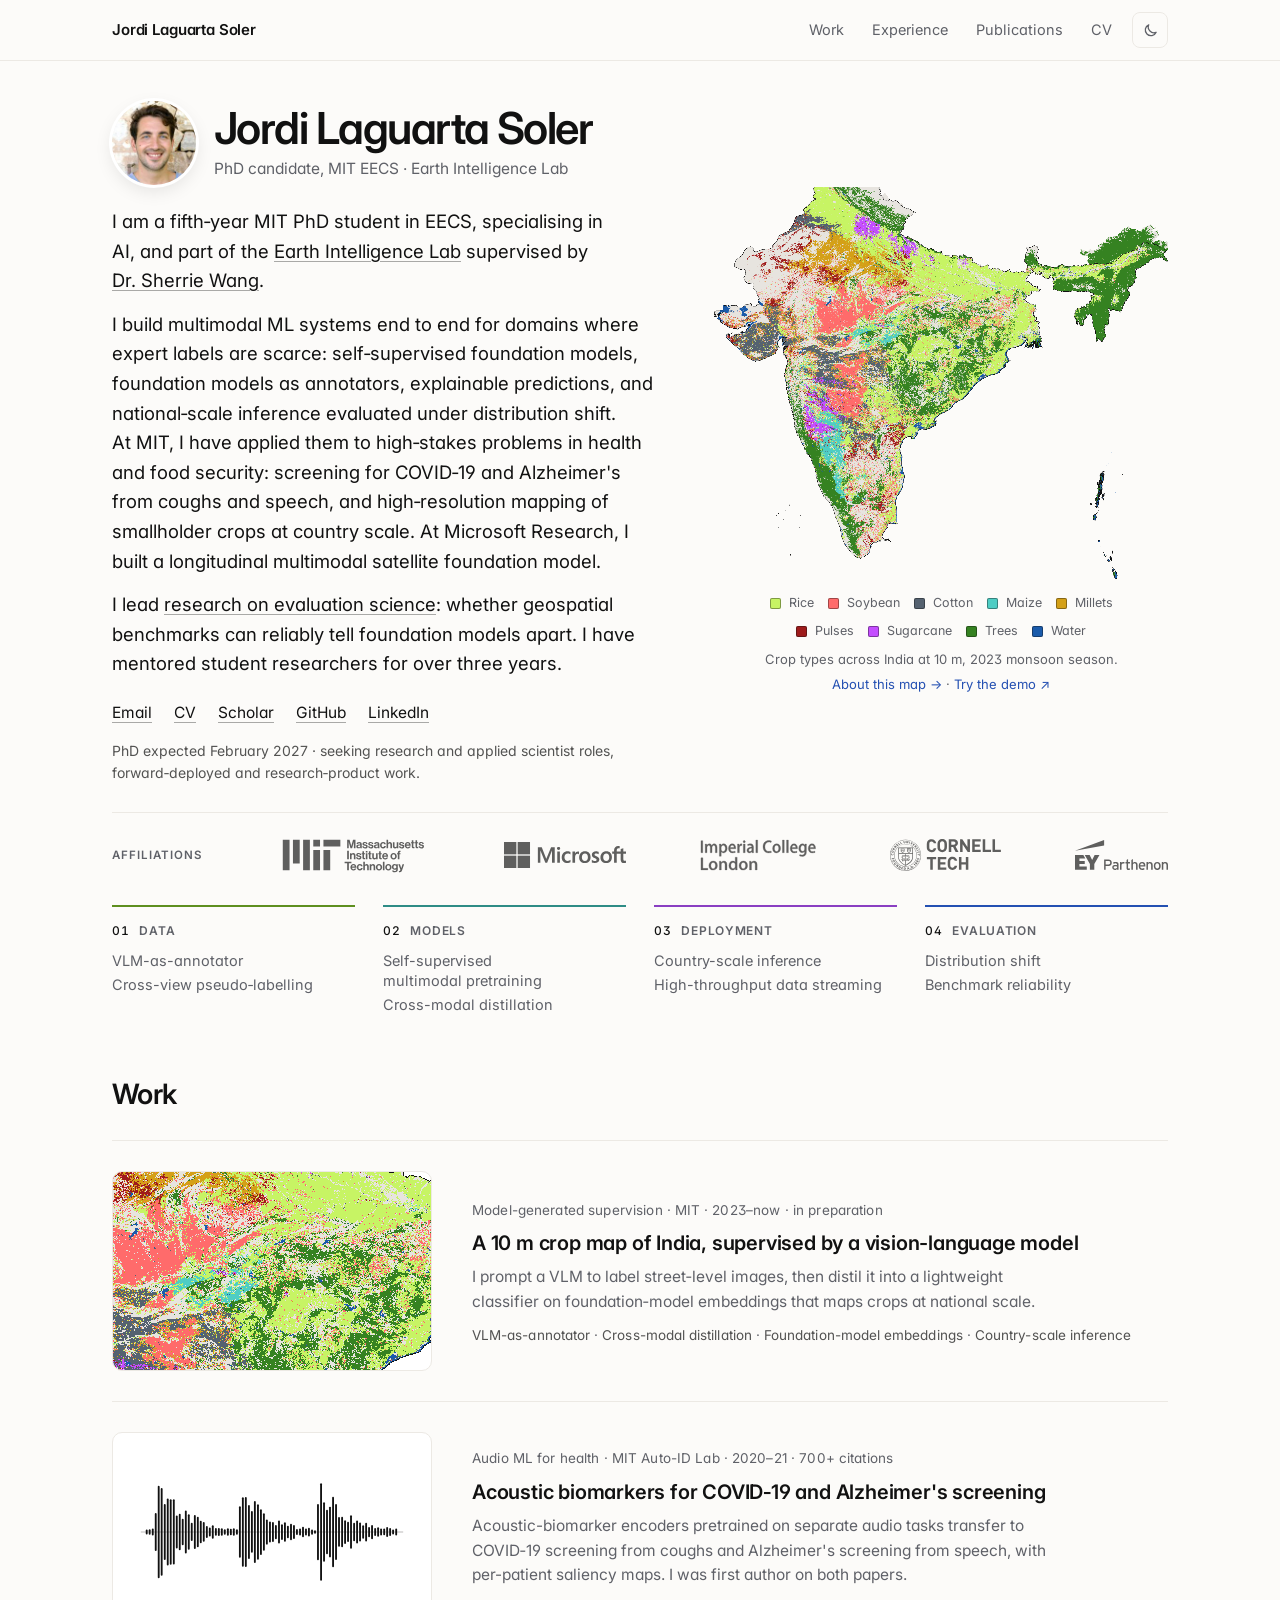
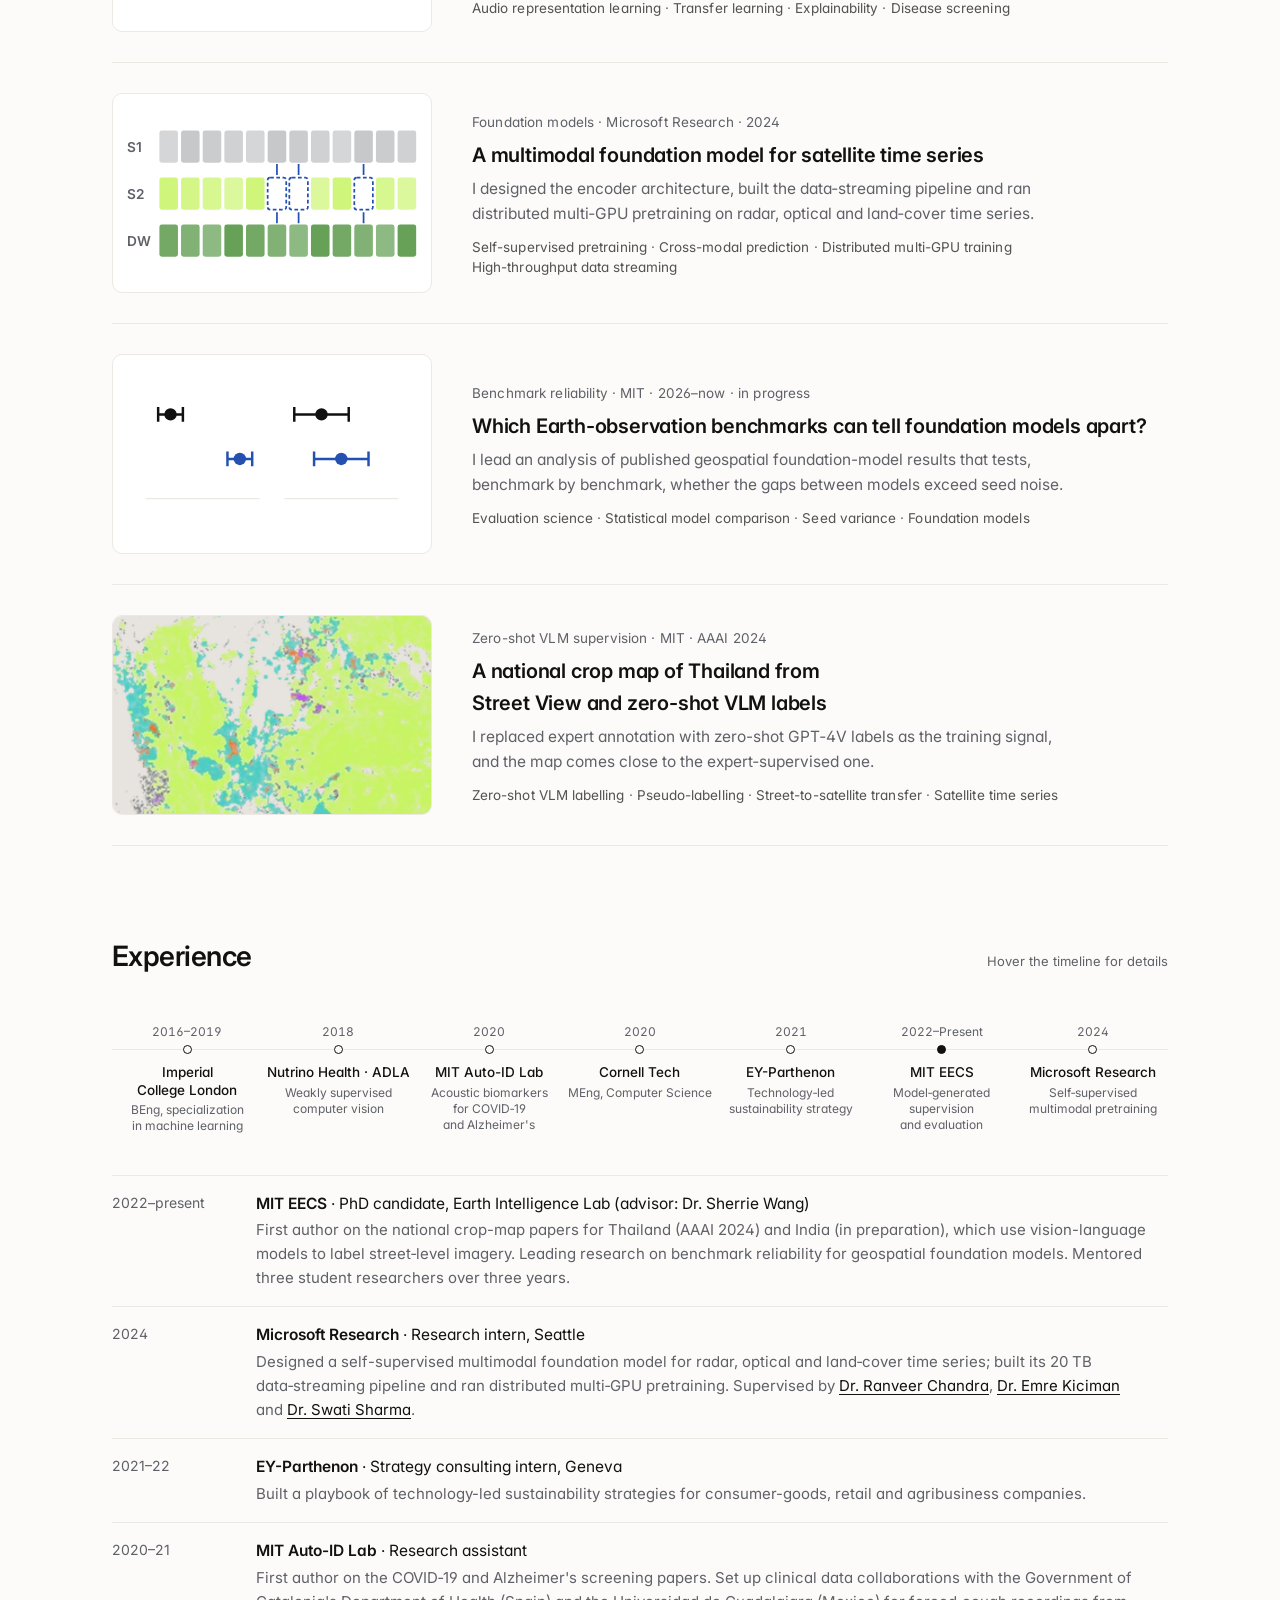
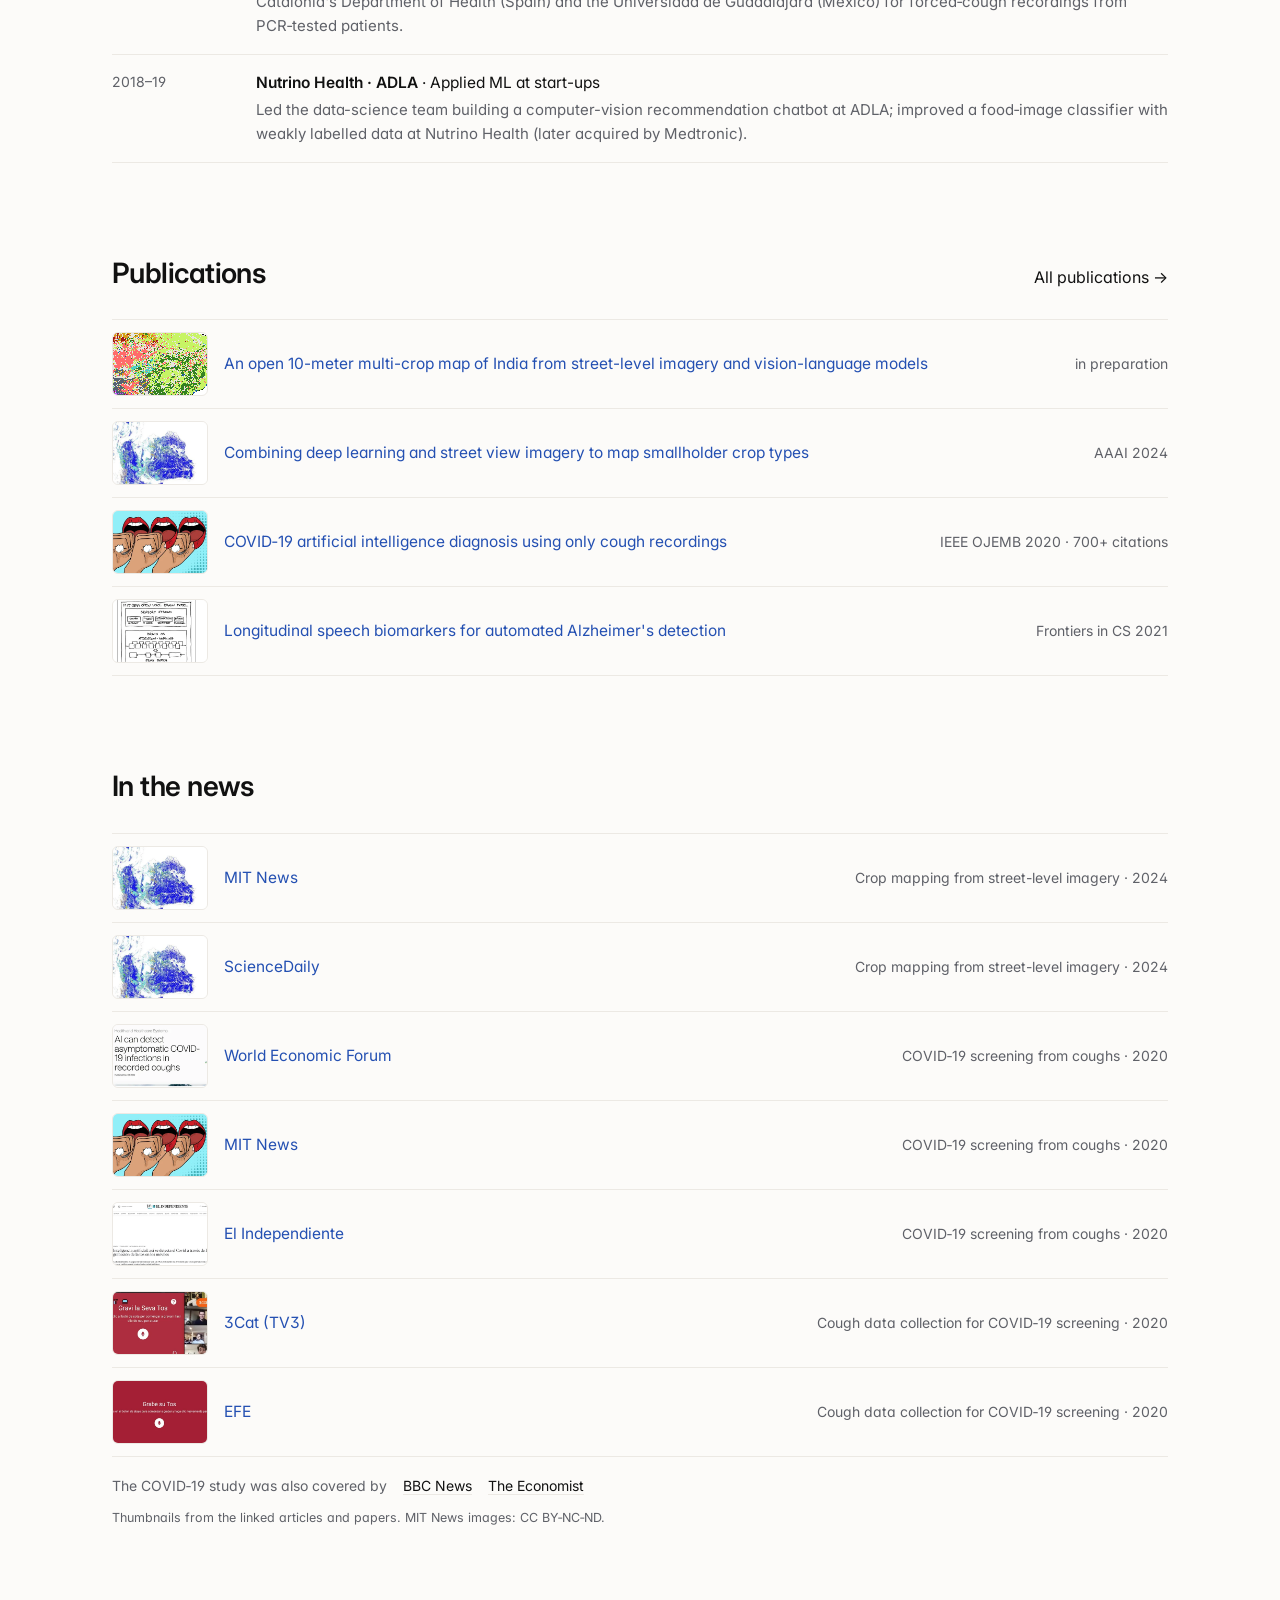
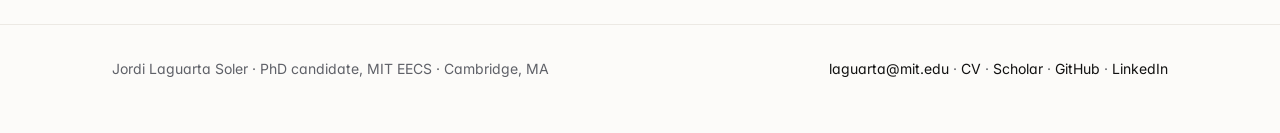
==== commit eef093fb: "Merge: article/paper thumbnails + Experience round edits Co-Authored-By: Claude <noreply@anthropic.c" ====
--- a/index.html
+++ b/index.html
@@ -72,8 +72,8 @@
   <div id="timeline"><ol class="tl" aria-label="Education, research and industry timeline"><li class="tl-bar"><button type="button" class="tl-lab" aria-describedby="tlp1"><span class="tl-yr">2016–2019</span><i class="tl-dot" aria-hidden="true"></i><b>Imperial College London</b><span class="tl-sub">BEng, specialization in machine learning</span></button><span class="tl-pop tl-pop-l" id="tlp1"><b>Imperial College London</b><span class="tl-role">BEng, Electronic & Information Engineering&nbsp;·&nbsp;London</span><span class="tl-dates">Oct 2016 – May 2019</span></span></li><li class="tl-bar"><button type="button" class="tl-lab" aria-describedby="tlp2"><span class="tl-yr">2018</span><i class="tl-dot" aria-hidden="true"></i><b>Nutrino&nbsp;Health&nbsp;· ADLA</b><span class="tl-sub">Weakly supervised computer vision</span></button><span class="tl-pop tl-pop-l" id="tlp2"><b>Nutrino&nbsp;Health&nbsp;· ADLA</b><span class="tl-role">Applied ML at start-ups</span><span class="tl-dates">2018–19</span></span></li><li class="tl-bar"><a class="tl-lab" href="health-audio.html" aria-describedby="tlp3"><span class="tl-yr">2020</span><i class="tl-dot" aria-hidden="true"></i><b>MIT Auto-ID Lab</b><span class="tl-sub">Acoustic biomarkers for COVID&#8209;19 and Alzheimer's</span></a><span class="tl-pop" id="tlp3"><b>MIT Auto-ID Lab</b><span class="tl-role">Research assistant&nbsp;·&nbsp;Cambridge,&nbsp;MA</span><span class="tl-dates">Feb 2020 – Sep 2021</span><span class="tl-detail">IEEE OJEMB 2020 · Frontiers in CS 2021 (both first author).</span><span class="tl-more" aria-hidden="true">Open project →</span></span></li><li class="tl-bar"><button type="button" class="tl-lab" aria-describedby="tlp4"><span class="tl-yr">2020</span><i class="tl-dot" aria-hidden="true"></i><b>Cornell Tech</b><span class="tl-sub">MEng, Computer Science</span></button><span class="tl-pop" id="tlp4"><b>Cornell Tech</b><span class="tl-role">MEng, Computer Science&nbsp;·&nbsp;New&nbsp;York</span><span class="tl-dates">Sep 2020 – May 2022 (leave, fall 2021)</span></span></li><li class="tl-bar"><button type="button" class="tl-lab" aria-describedby="tlp5"><span class="tl-yr">2021</span><i class="tl-dot" aria-hidden="true"></i><b>EY-Parthenon</b><span class="tl-sub">Technology&#8209;led sustainability strategy</span></button><span class="tl-pop" id="tlp5"><b>EY-Parthenon</b><span class="tl-role">Strategy consulting intern&nbsp;·&nbsp;Geneva</span><span class="tl-dates">Sep 2021 – Jan 2022</span></span></li><li class="tl-bar tl-now"><a class="tl-lab" href="work.html" aria-describedby="tlp6"><span class="tl-yr">2022–Present</span><i class="tl-dot" aria-hidden="true"></i><b>MIT EECS</b><span class="tl-sub">Model&#8209;generated supervision and evaluation</span></a><span class="tl-pop tl-pop-r" id="tlp6"><b>MIT EECS</b><span class="tl-role">PhD candidate, Earth&nbsp;Intelligence&nbsp;Lab&nbsp;·&nbsp;Cambridge,&nbsp;MA</span><span class="tl-dates">Sep 2022 – Feb 2027 (expected)</span><span class="tl-detail">Advisor: Sherrie Wang. First author on the Thailand (AAAI 2024) and India (in preparation) crop-map papers.</span><span class="tl-more" aria-hidden="true">See all work →</span></span></li><li class="tl-bar"><a class="tl-lab" href="terraflow.html" aria-describedby="tlp7"><span class="tl-yr">2024</span><i class="tl-dot" aria-hidden="true"></i><b>Microsoft Research</b><span class="tl-sub">Self&#8209;supervised multimodal pretraining</span></a><span class="tl-pop tl-pop-r" id="tlp7"><b>Microsoft Research</b><span class="tl-role">Research intern&nbsp;·&nbsp;Seattle</span><span class="tl-dates">May – Aug 2024</span><span class="tl-detail">Optimised data&#8209;streaming throughput for pretraining. Worked with the AI for Agriculture and AI for Industry teams.</span><span class="tl-more" aria-hidden="true">Open project →</span></span></li></ol></div>
 
   <ul class="xp">
-    <li><span class="when">2022–present</span><div><span class="org"><b>MIT EECS</b> · PhD candidate, Earth Intelligence Lab (advisor: Sherrie Wang)</span><p>First author on the national crop-map papers for Thailand (AAAI 2024) and India (in preparation), which use vision-language models to label street&#8209;level imagery. Leading research on benchmark reliability for geospatial foundation models. Mentored three student researchers over three years.</p></div></li>
-    <li><span class="when">2024</span><div><span class="org"><b>Microsoft&nbsp;Research</b>&nbsp;·&nbsp;Research intern, Seattle</span><p>Designed a self-supervised multimodal foundation model for radar, optical and land&#8209;cover time series; built its 20&nbsp;TB data&#8209;streaming pipeline and ran distributed multi&#8209;GPU pretraining. Supervised by <a href="https://www.microsoft.com/en-us/research/people/ranveer/" target="_blank" rel="noopener">Dr.&nbsp;Ranveer Chandra</a>, <a href="https://www.microsoft.com/en-us/research/people/emrek/" target="_blank" rel="noopener">Dr.&nbsp;Emre Kiciman</a> and <a href="https://www.microsoft.com/en-us/research/people/swatisharma/" target="_blank" rel="noopener">Dr.&nbsp;Swati Sharma</a>.</p></div></li>
+    <li><span class="when">2022–present</span><div><span class="org"><b>MIT EECS</b> · PhD candidate, Earth Intelligence Lab (advisor: Dr.&nbsp;Sherrie Wang)</span><p>First author on the national crop-map papers for Thailand (AAAI 2024) and India (in preparation), which use vision-language models to label street&#8209;level imagery. Leading research on benchmark reliability for geospatial foundation models. Mentored three student researchers over three years.</p></div></li>
+    <li><span class="when">2024</span><div><span class="org"><b>Microsoft&nbsp;Research</b>&nbsp;·&nbsp;Research intern, Seattle</span><p>Designed a self-supervised multimodal foundation model for radar, optical and land&#8209;cover time series; built its 20&nbsp;TB data&#8209;streaming pipeline and ran distributed multi&#8209;GPU pretraining. Supervised by <a href="https://www.microsoft.com/en-us/research/people/ranveer/" target="_blank" rel="noopener">Dr.&nbsp;Ranveer&nbsp;Chandra</a>, <a href="https://www.microsoft.com/en-us/research/people/emrek/" target="_blank" rel="noopener">Dr.&nbsp;Emre&nbsp;Kiciman</a> and <a href="https://www.microsoft.com/en-us/research/people/swatisharma/" target="_blank" rel="noopener">Dr.&nbsp;Swati&nbsp;Sharma</a>.</p></div></li>
     <li><span class="when">2021–22</span><div><span class="org"><b>EY-Parthenon</b>&nbsp;·&nbsp;Strategy&nbsp;consulting intern, Geneva</span><p>Built a playbook of technology-led sustainability strategies for consumer-goods, retail and agribusiness companies.</p></div></li>
     <li><span class="when">2020–21</span><div><span class="org"><b>MIT Auto-ID Lab</b> · Research assistant</span><p>First author on the COVID&#8209;19 and Alzheimer's screening papers. Set up clinical data collaborations with the Government of Catalonia's Department of Health (Spain) and the Universidad de Guadalajara (Mexico) for forced&#8209;cough recordings from PCR&#8209;tested patients.</p></div></li>
     <li><span class="when">2018–19</span><div><span class="org"><b>Nutrino&nbsp;Health&nbsp;·&nbsp;ADLA</b>&nbsp;·&nbsp;Applied ML at start-ups</span><p>Led the data-science team building a computer-vision recommendation chatbot at ADLA; improved a food&#8209;image classifier with weakly labelled data at Nutrino Health (later acquired by Medtronic).</p></div></li>
--- a/style.css
+++ b/style.css
@@ -367,6 +367,7 @@
 .st-col ul{list-style:none; margin:0; padding:0; display:grid; gap:4px; font-size:15px; line-height:1.4; text-wrap:balance}
 @media (max-width:760px){ .st-strip{grid-template-columns:1fr 1fr} .st-col:nth-child(3){border-left:0} .st-col:nth-child(n+3){border-top:1px solid var(--rule)} .st-col::after{display:none} .st-col{padding:16px 14px} .st-col ul{font-size:14px} }
 .summary a{color:inherit; text-decoration:underline; text-decoration-color:color-mix(in srgb, var(--ink) 35%, transparent); text-underline-offset:3px}
+.xp p a{color:var(--ink); text-decoration-color:color-mix(in srgb, var(--ink) 35%, transparent)} .xp p a:hover{text-decoration-color:currentColor}
 
 /* r16 design */
 /* Thailand: country silhouette in the non-crop token under the crop layer */
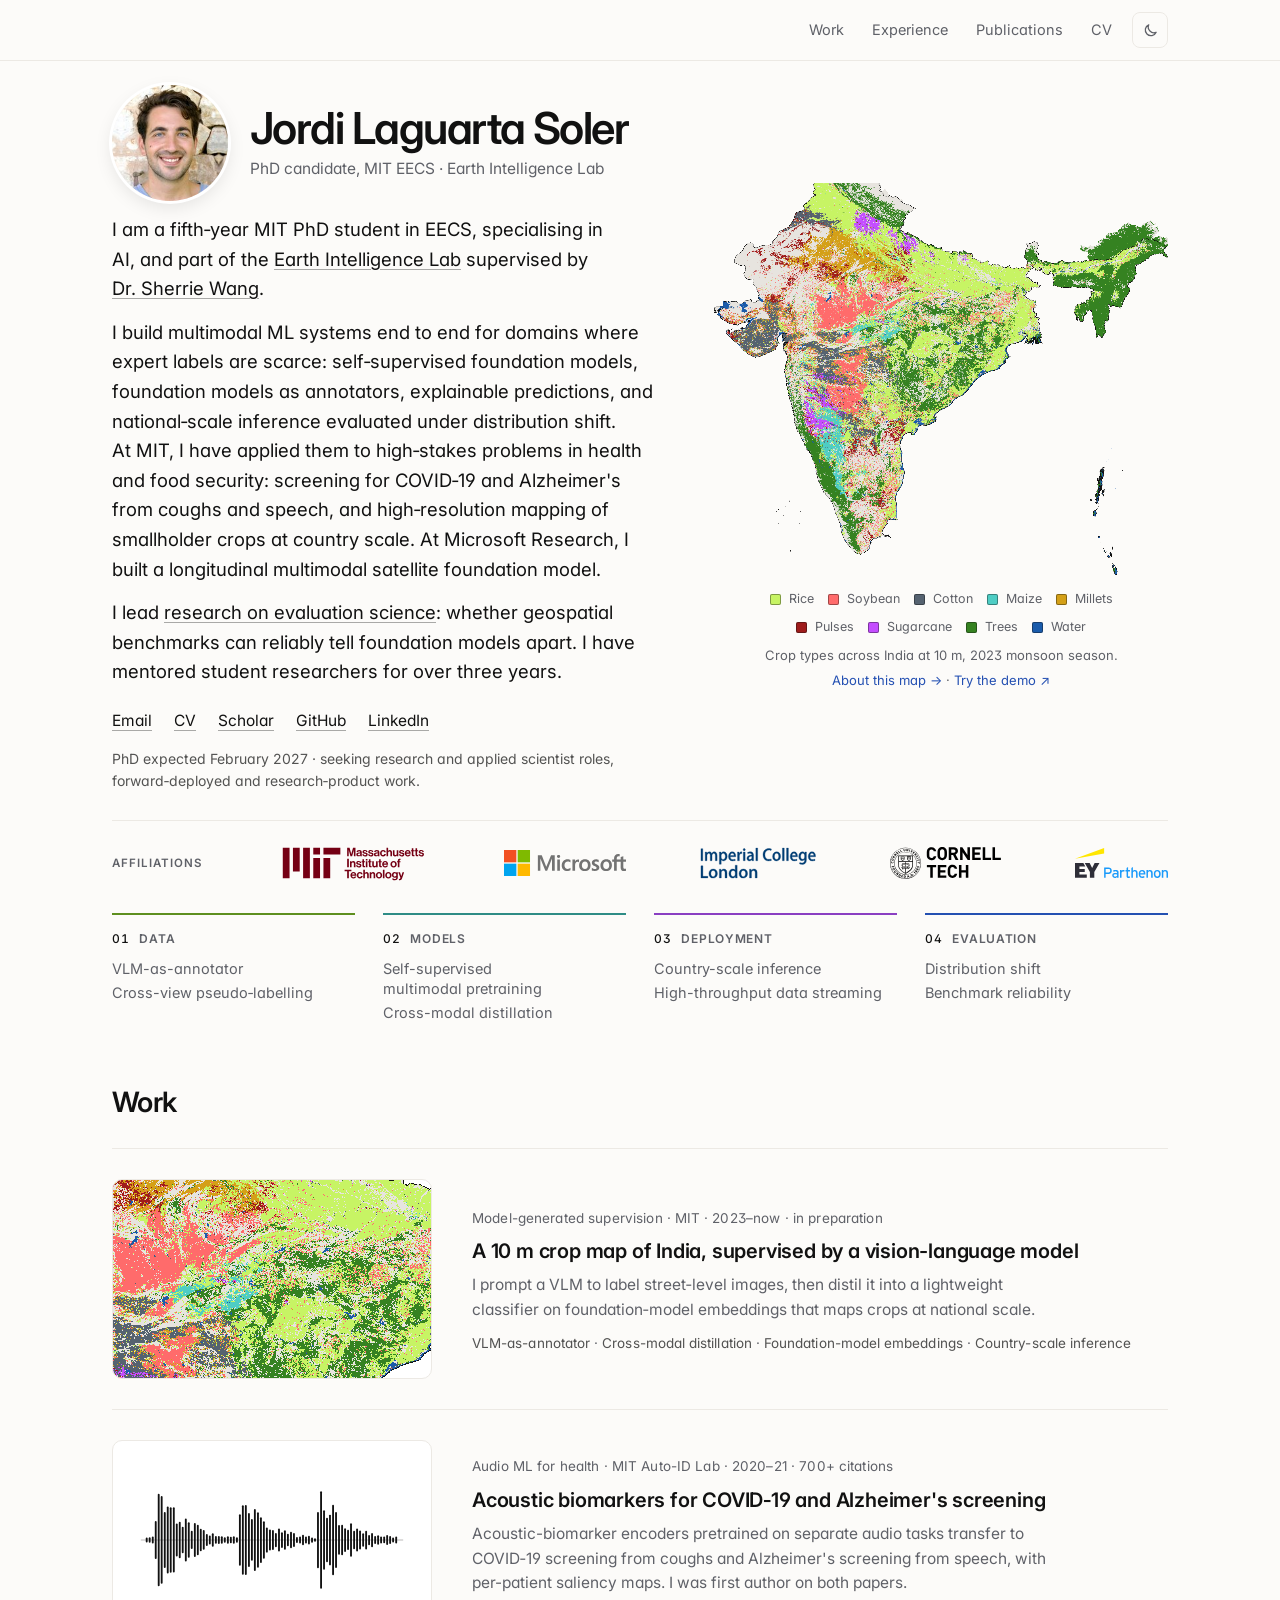
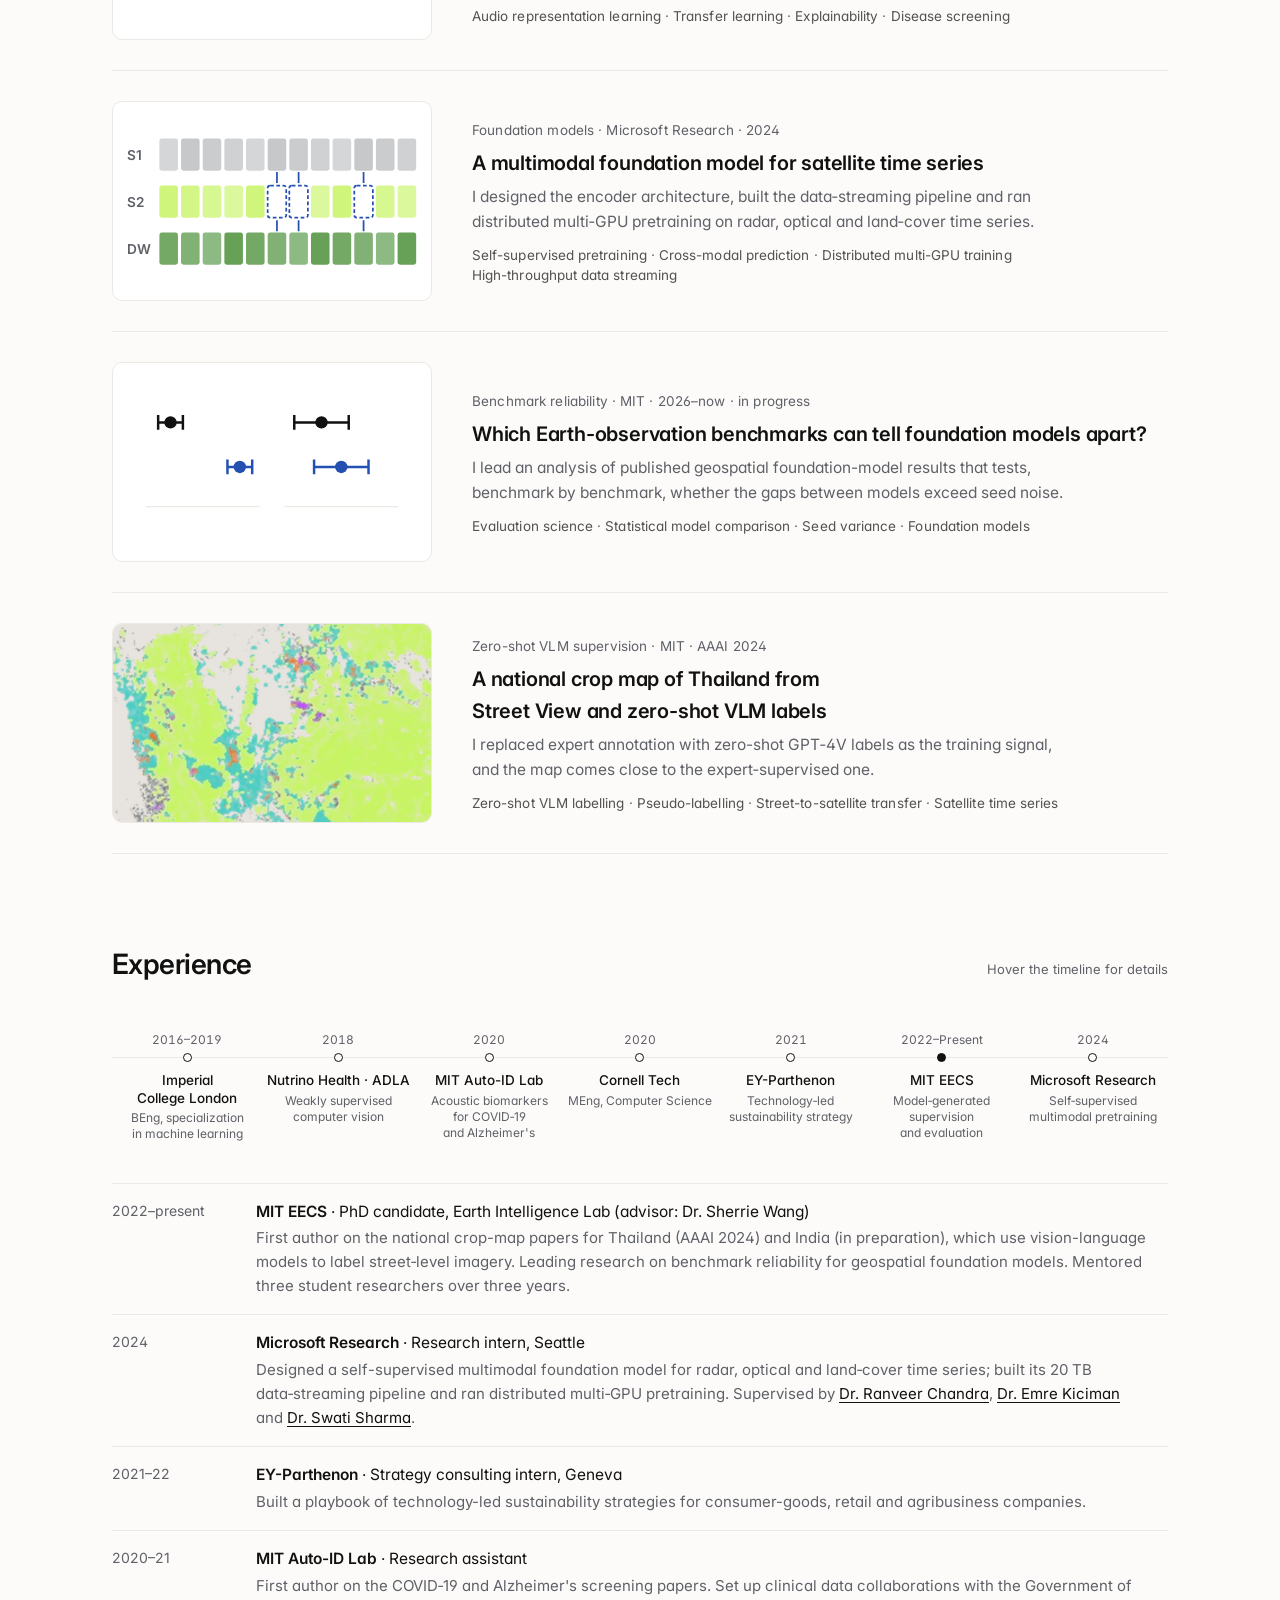
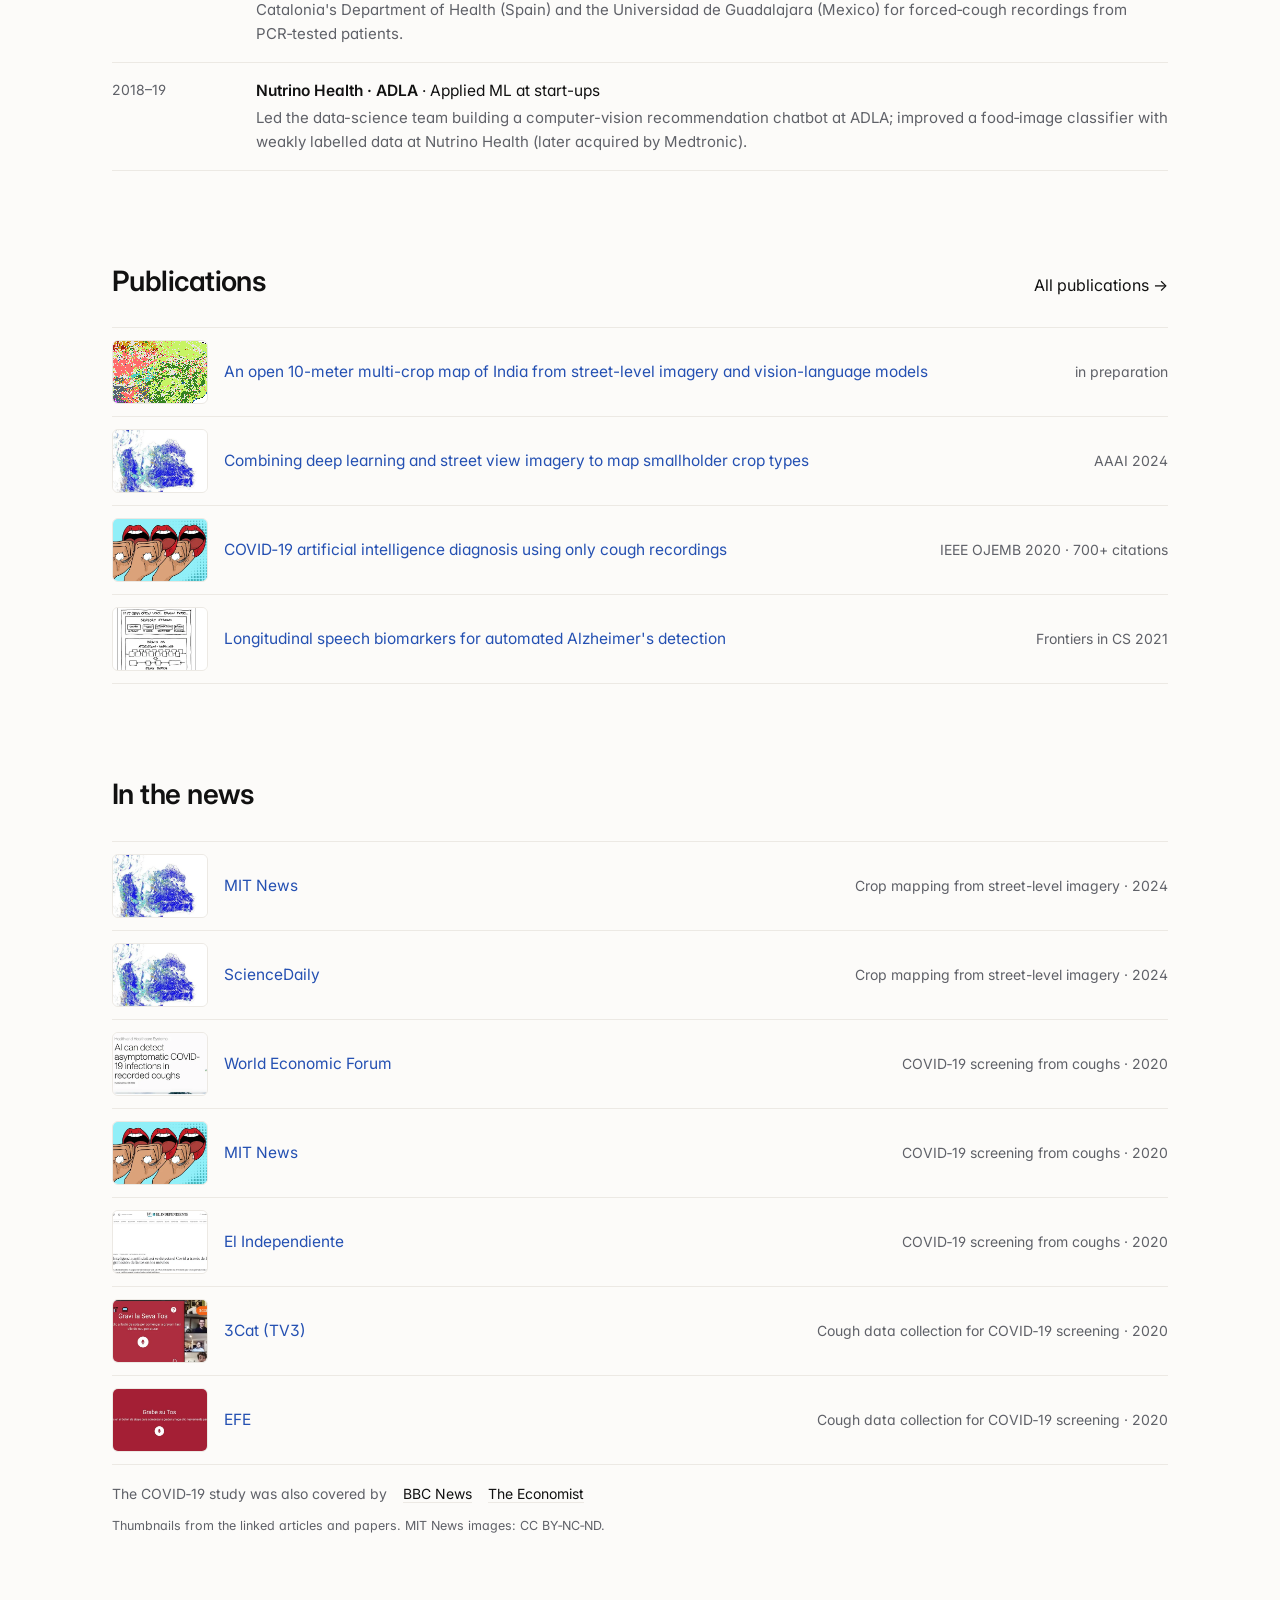
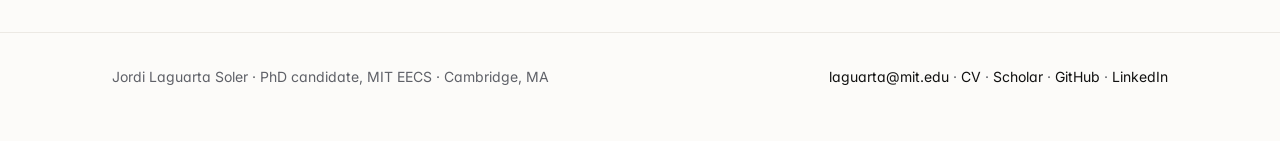
==== commit 944a2e34: "Bigger headshot; colour affiliation logos; no duplicate name in home nav Co-Authored-By: Claude <nor" ====
--- a/index.html
+++ b/index.html
@@ -25,7 +25,7 @@
 
 <section class="hero"><div class="wrap">
   <div class="hero-text">
-    <img class="headshot" src="assets/headshot-176.jpg" srcset="assets/headshot-176.jpg 176w, assets/headshot-264.jpg 264w, assets/headshot.jpg 480w" sizes="84px" width="176" height="176" alt="" decoding="async" fetchpriority="high">
+    <img class="headshot" src="assets/headshot-176.jpg" srcset="assets/headshot-176.jpg 176w, assets/headshot-264.jpg 264w, assets/headshot.jpg 480w" sizes="(max-width:760px) 96px, 116px" width="176" height="176" alt="" decoding="async" fetchpriority="high">
     <h1>Jordi Laguarta Soler</h1>
     <p class="role"><span class="role-a">PhD candidate, MIT EECS</span><span class="role-sep" aria-hidden="true"> · </span><span class="role-b">Earth Intelligence Lab</span></p>
     <p class="summary">I am a fifth&#8209;year MIT PhD student in EECS, specialising in AI, and part of the <a href="https://earthintelligence.mit.edu" target="_blank" rel="noopener">Earth Intelligence Lab</a> supervised by <a href="https://sherriewang.github.io" target="_blank" rel="noopener">Dr.&nbsp;Sherrie Wang</a>.</p>
@@ -41,7 +41,7 @@
   </figure>
 </div></section>
 
-<section class="affil"><div class="wrap"><ul class="affil-list" aria-label="Affiliations"><li class="affil-k" aria-hidden="true">Affiliations</li><li class="lg-mit"><img src="assets/logo-mit.svg" width="155" height="44" alt="Massachusetts Institute of Technology" title="Massachusetts Institute of Technology" decoding="async"></li><li class="lg-ms"><img src="assets/logo-microsoft.svg" width="122" height="26" alt="Microsoft Research" title="Microsoft Research" decoding="async"></li><li class="lg-ic"><img src="assets/logo-imperial.svg" width="116" height="32" alt="Imperial College London" title="Imperial College London" decoding="async"></li><li class="lg-ct"><img src="assets/logo-cornell-tech.svg" width="111" height="32" alt="Cornell Tech" title="Cornell Tech" decoding="async"></li><li class="lg-ey"><img src="assets/logo-ey-parthenon.svg" width="93" height="30" alt="EY-Parthenon" title="EY-Parthenon" decoding="async"></li></ul></div></section>
+<section class="affil"><div class="wrap"><ul class="affil-list" aria-label="Affiliations"><li class="affil-k" aria-hidden="true">Affiliations</li><li class="lg-mit"><img src="assets/logo-mit.svg" width="155" height="44" alt="Massachusetts Institute of Technology" title="Massachusetts Institute of Technology" decoding="async"></li><li class="lg-ms"><img src="assets/logo-microsoft.svg" width="122" height="26" alt="Microsoft Research" title="Microsoft Research" decoding="async"></li><li class="lg-ic"><img src="assets/logo-imperial.svg" width="116" height="32" alt="Imperial College London" title="Imperial College London" decoding="async"></li><li class="lg-ct"><img src="assets/logo-cornell-tech.svg" width="111" height="32" alt="Cornell Tech" title="Cornell Tech" decoding="async"></li><li class="lg-ey"><img src="assets/logo-ey-parthenon-light.svg" width="93" height="30" alt="EY-Parthenon" title="EY-Parthenon" decoding="async"></li></ul></div></section>
 <section class="section stackband" id="stack"><div class="wrap">
   <div class="st-strip" role="group" aria-label="Pipeline stages I work across"><div class="st-col"><span class="st-stage"><i>01</i>Data</span><ul><li>VLM-as-annotator</li><li>Cross-view pseudo&#8209;labelling</li></ul></div><div class="st-col"><span class="st-stage"><i>02</i>Models</span><ul><li>Self-supervised multimodal pretraining</li><li>Cross-modal distillation</li></ul></div><div class="st-col"><span class="st-stage"><i>03</i>Deployment</span><ul><li>Country-scale inference</li><li>High-throughput data streaming</li></ul></div><div class="st-col"><span class="st-stage"><i>04</i>Evaluation</span><ul><li>Distribution shift</li><li>Benchmark reliability</li></ul></div></div>
 </div></section>
--- a/style.css
+++ b/style.css
@@ -534,3 +534,17 @@
 .publine li.pt-row > .thumb{width:96px; height:64px}
 .news-credit{margin-top:10px; font-size:12.5px; color:var(--grey)}
 @media (max-width:640px){ .publine li.pt-row{grid-template-columns:72px minmax(0,1fr)} .publine li.pt-row > .thumb{width:72px; height:48px} }
+/* owner (Nov 9): bigger headshot */
+@media (min-width:761px){ .hero .headshot{width:116px; height:116px} .hero-text{column-gap:22px} }
+@media (min-width:861px) and (max-height:820px){ .hero .headshot{width:100px; height:100px} }
+@media (min-width:861px) and (max-width:1100px){ .hero .headshot{width:96px; height:96px} }
+@media (max-width:760px){ .hero .wrap{grid-template-columns:96px minmax(0,1fr)} .hero .headshot{width:96px; height:96px} }
+@media (max-width:359px){ .hero .wrap{grid-template-columns:80px minmax(0,1fr)} .hero .headshot{width:80px; height:80px} }
+@media (min-width:861px) and (min-height:821px){ .hero{padding-top:24px} .hero-text > .role + .summary{margin-top:14px} }
+@media (min-width:861px) and (max-height:820px){ .hero .headshot{width:92px; height:92px} .hero-text > .role + .summary{margin-top:10px} }
+@media (min-width:861px) and (max-height:680px){ .hero .headshot{width:88px; height:88px} .hero{padding-top:8px} }
+/* owner (Nov 9): affiliation logos in their official colours (light theme); dark theme keeps the one-colour white treatment for contrast */
+.affil-list li img{filter:none; opacity:1}
+:root[data-theme="dark"] .affil-list li img{filter:grayscale(1) brightness(0) invert(1); opacity:.8}
+/* owner (Nov 9): no duplicate name in the nav on the home page (the hero shows it right below) */
+.nav .brand[aria-current="page"]{visibility:hidden}
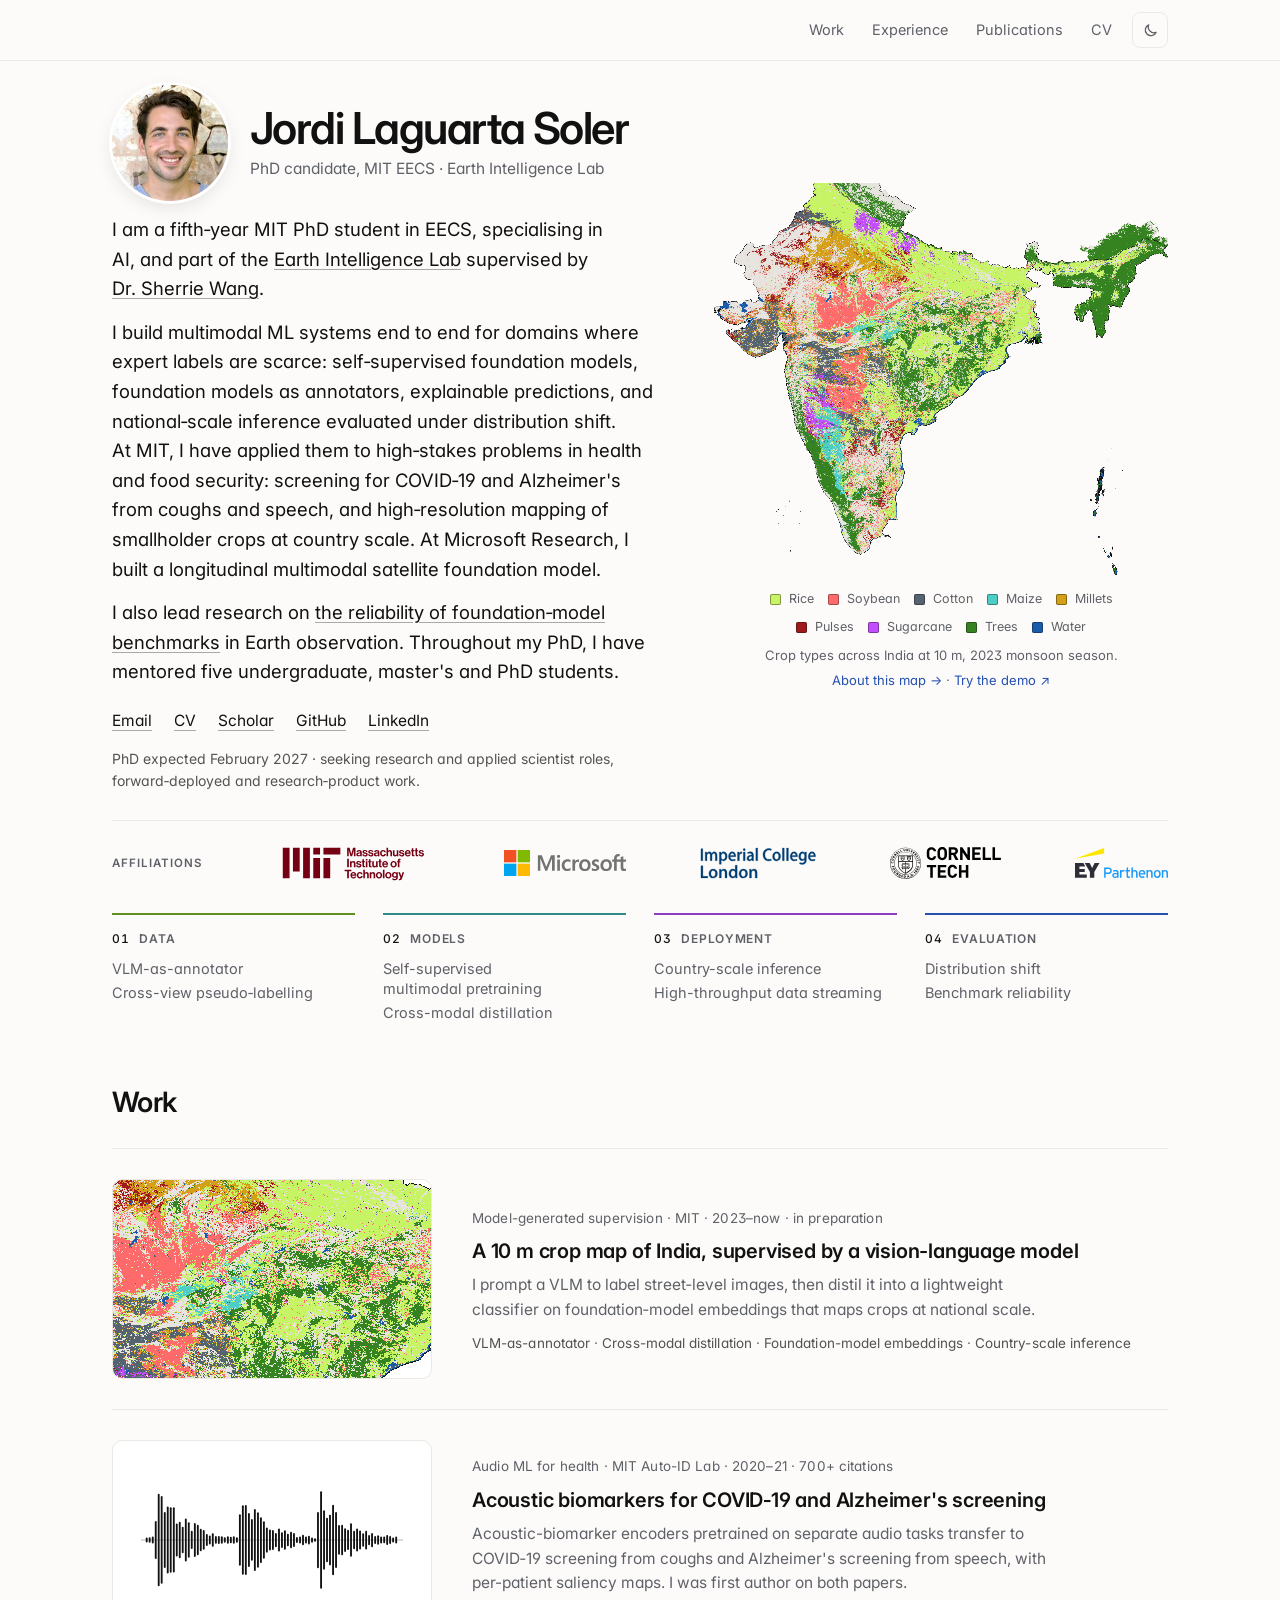
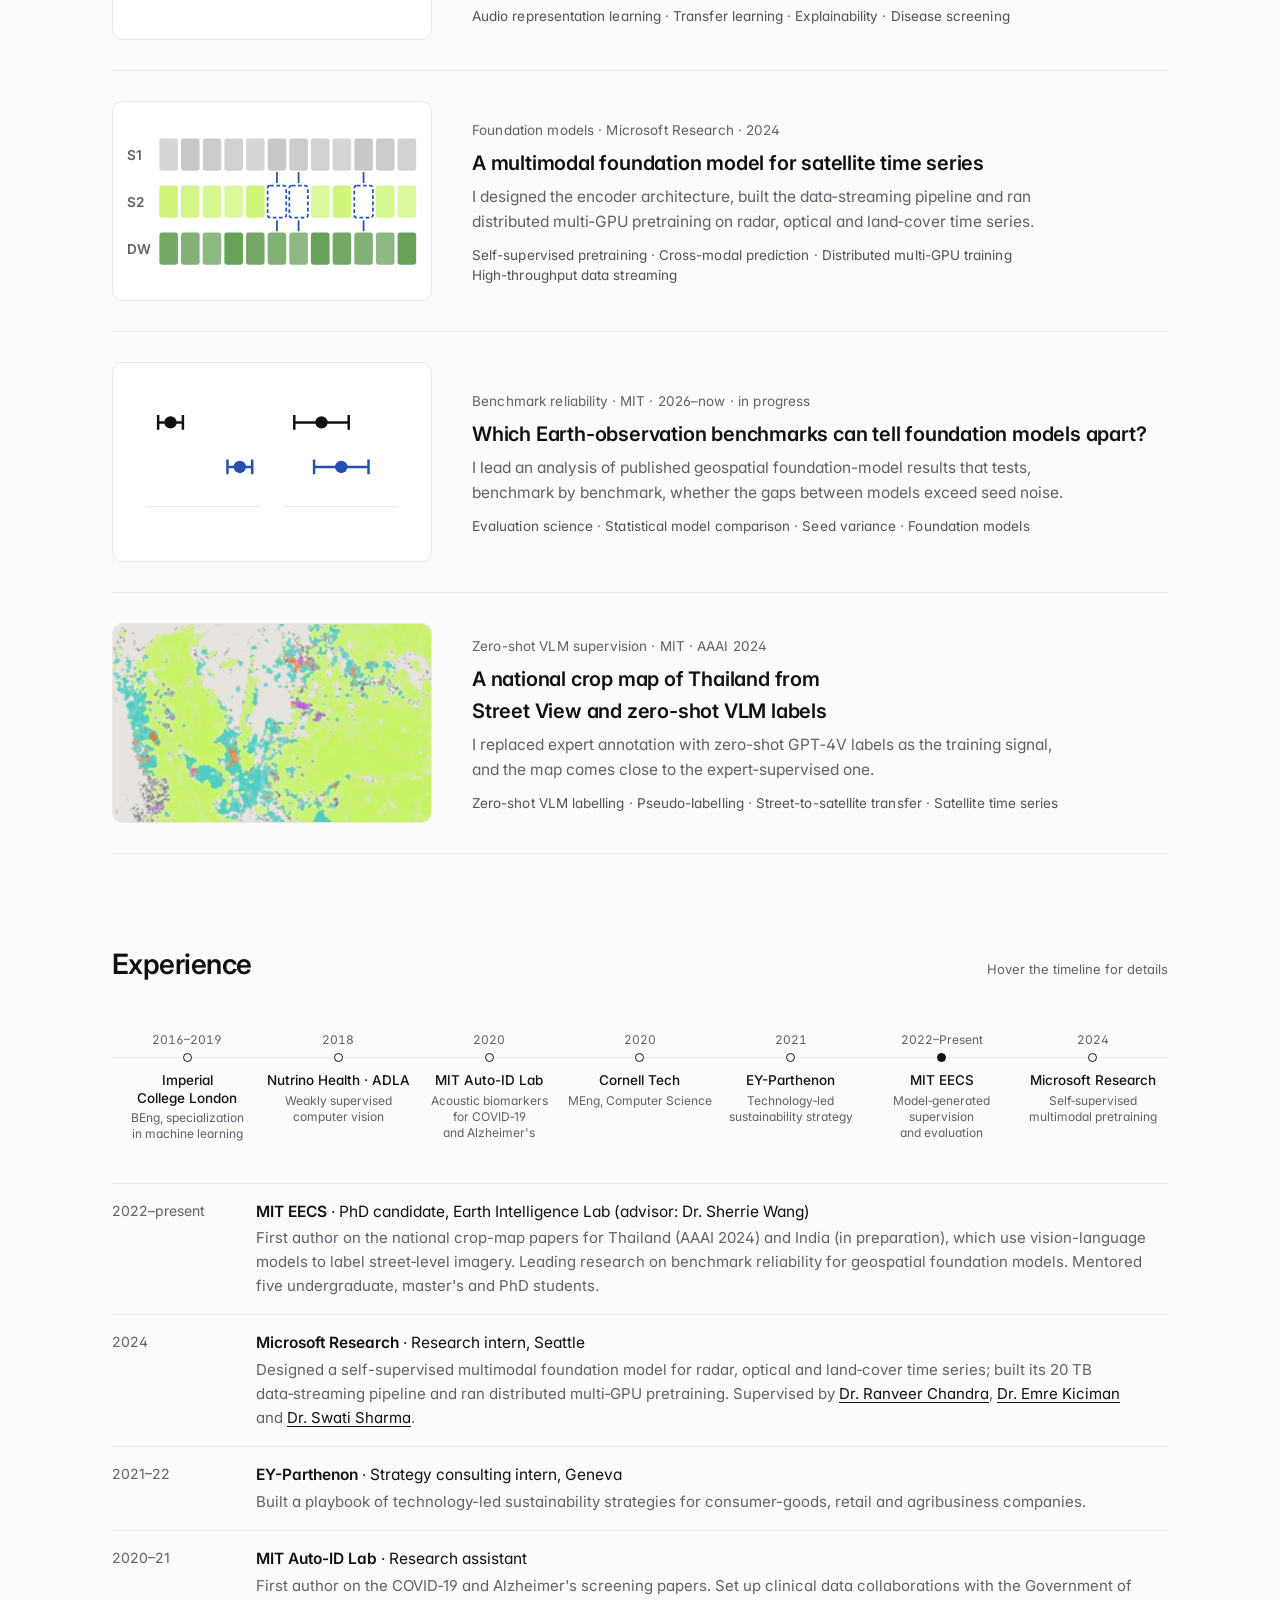
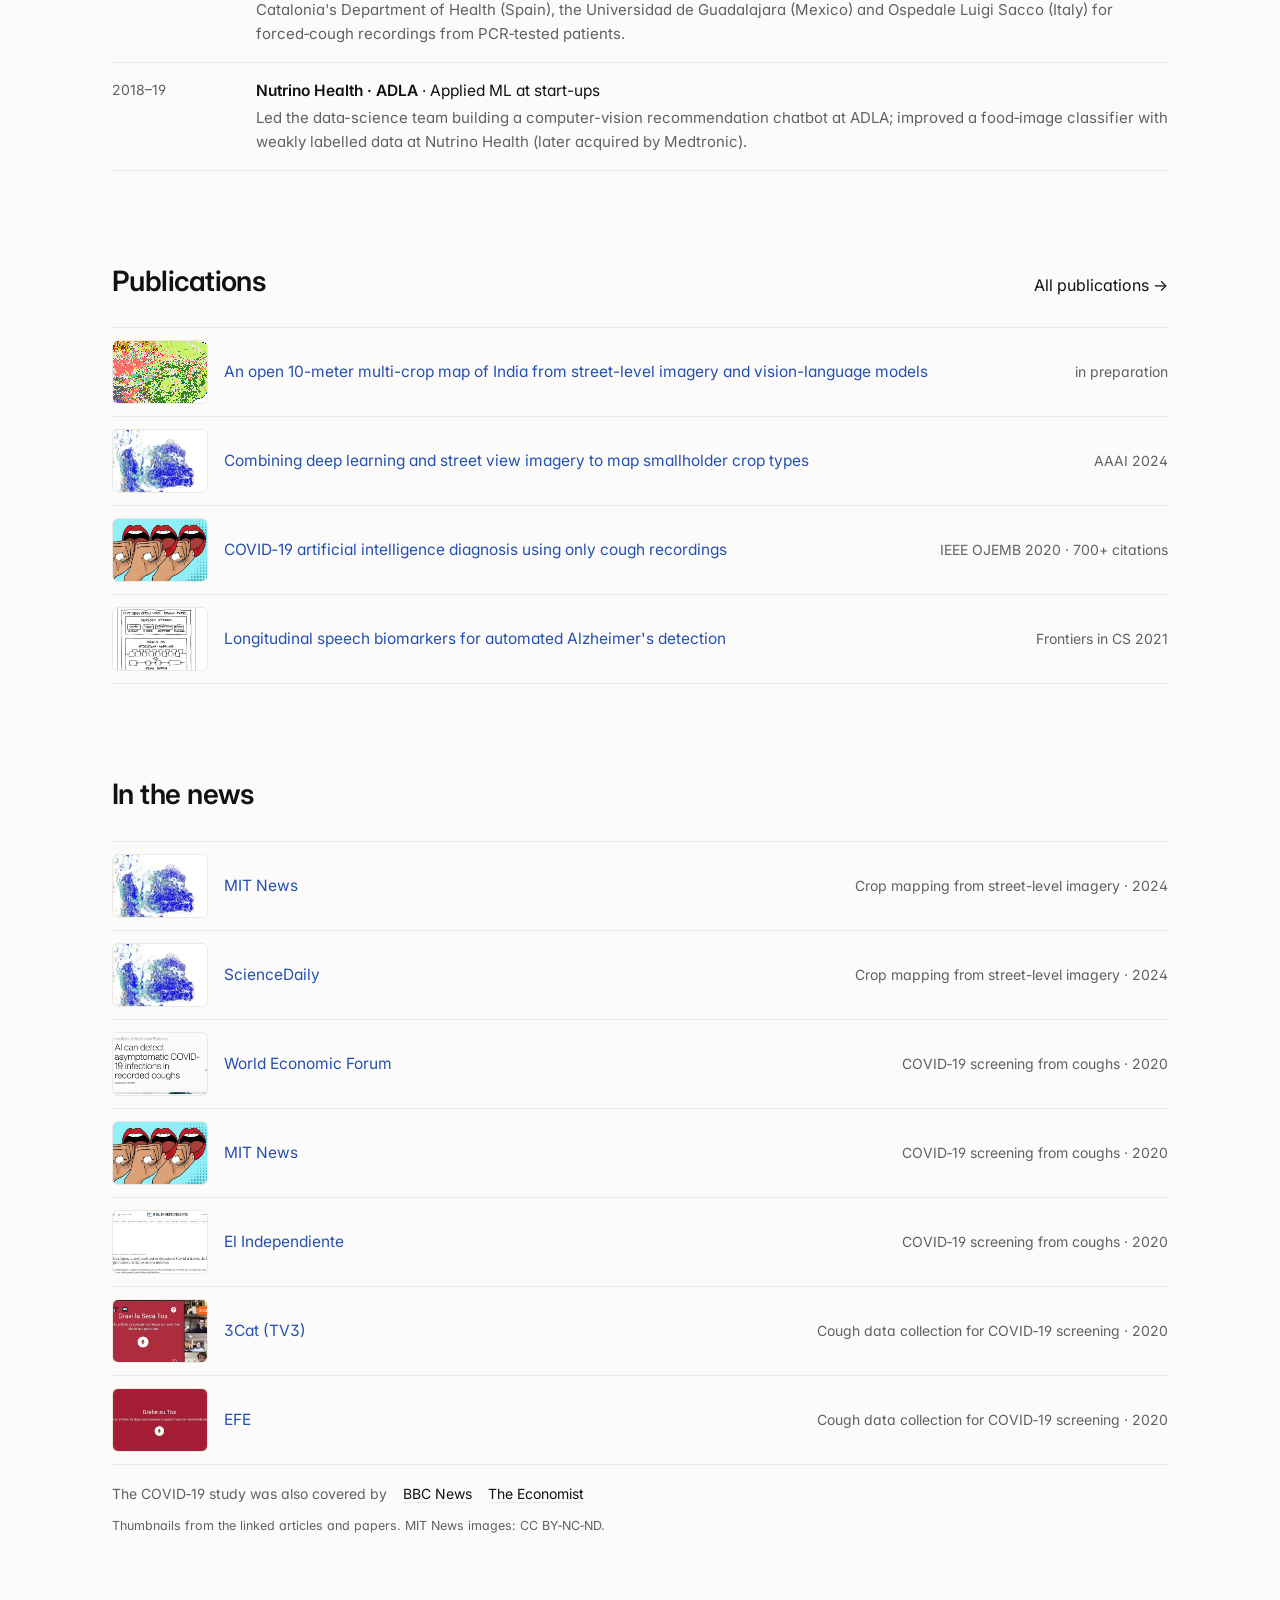
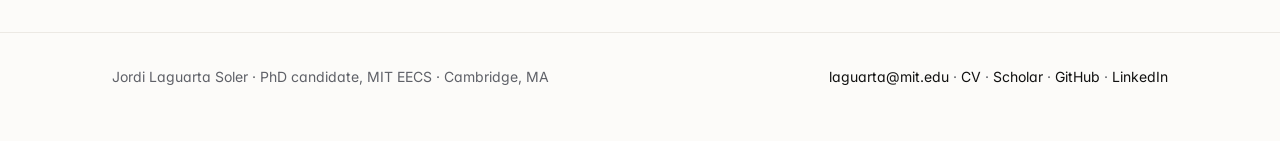
==== commit f45b62f3: "Bio: benchmark-reliability sentence and mentoring line; CV features the health work Co-Authored-By: " ====
--- a/index.html
+++ b/index.html
@@ -30,7 +30,7 @@
     <p class="role"><span class="role-a">PhD candidate, MIT EECS</span><span class="role-sep" aria-hidden="true"> · </span><span class="role-b">Earth Intelligence Lab</span></p>
     <p class="summary">I am a fifth&#8209;year MIT PhD student in EECS, specialising in AI, and part of the <a href="https://earthintelligence.mit.edu" target="_blank" rel="noopener">Earth Intelligence Lab</a> supervised by <a href="https://sherriewang.github.io" target="_blank" rel="noopener">Dr.&nbsp;Sherrie Wang</a>.</p>
     <p class="summary">I build multimodal ML systems end to end for domains where expert labels are scarce: self&#8209;supervised foundation models, foundation models as annotators, explainable predictions, and national&#8209;scale inference evaluated under distribution shift. At&nbsp;MIT, I have applied them to high&#8209;stakes problems in health and food security: screening for COVID&#8209;19 and Alzheimer's from coughs and speech, and high&#8209;resolution mapping of smallholder crops at country scale. At Microsoft Research, I built a longitudinal multimodal satellite foundation model.</p>
-    <p class="summary">I lead <a href="benchmark-reliability.html">research on evaluation science</a>: whether geospatial benchmarks can reliably tell foundation models apart. I have mentored student researchers for over three years.</p>
+    <p class="summary">I also lead research on <a href="benchmark-reliability.html">the reliability of foundation&#8209;model benchmarks</a> in Earth observation. Throughout my PhD, I have mentored five undergraduate, master's and PhD students.</p>
     <p class="textlinks hero-links"><a href="mailto:laguarta@mit.edu">Email</a><a href="assets/Jordi_Laguarta_Soler_CV.pdf" target="_blank" rel="noopener">CV</a><a href="https://scholar.google.com/citations?hl=en&amp;user=KCnNCT8AAAAJ" target="_blank" rel="noopener">Scholar</a><a href="https://github.com/thampatron" target="_blank" rel="noopener">GitHub</a><a href="https://www.linkedin.com/in/jordi-laguarta-soler" target="_blank" rel="noopener">LinkedIn</a></p>
     <p class="seeking">PhD expected February 2027 · seeking research and applied scientist roles, <span class="seek-b">forward&#8209;deployed and research&#8209;product work.</span></p>
   </div>
@@ -72,10 +72,10 @@
   <div id="timeline"><ol class="tl" aria-label="Education, research and industry timeline"><li class="tl-bar"><button type="button" class="tl-lab" aria-describedby="tlp1"><span class="tl-yr">2016–2019</span><i class="tl-dot" aria-hidden="true"></i><b>Imperial College London</b><span class="tl-sub">BEng, specialization in machine learning</span></button><span class="tl-pop tl-pop-l" id="tlp1"><b>Imperial College London</b><span class="tl-role">BEng, Electronic & Information Engineering&nbsp;·&nbsp;London</span><span class="tl-dates">Oct 2016 – May 2019</span></span></li><li class="tl-bar"><button type="button" class="tl-lab" aria-describedby="tlp2"><span class="tl-yr">2018</span><i class="tl-dot" aria-hidden="true"></i><b>Nutrino&nbsp;Health&nbsp;· ADLA</b><span class="tl-sub">Weakly supervised computer vision</span></button><span class="tl-pop tl-pop-l" id="tlp2"><b>Nutrino&nbsp;Health&nbsp;· ADLA</b><span class="tl-role">Applied ML at start-ups</span><span class="tl-dates">2018–19</span></span></li><li class="tl-bar"><a class="tl-lab" href="health-audio.html" aria-describedby="tlp3"><span class="tl-yr">2020</span><i class="tl-dot" aria-hidden="true"></i><b>MIT Auto-ID Lab</b><span class="tl-sub">Acoustic biomarkers for COVID&#8209;19 and Alzheimer's</span></a><span class="tl-pop" id="tlp3"><b>MIT Auto-ID Lab</b><span class="tl-role">Research assistant&nbsp;·&nbsp;Cambridge,&nbsp;MA</span><span class="tl-dates">Feb 2020 – Sep 2021</span><span class="tl-detail">IEEE OJEMB 2020 · Frontiers in CS 2021 (both first author).</span><span class="tl-more" aria-hidden="true">Open project →</span></span></li><li class="tl-bar"><button type="button" class="tl-lab" aria-describedby="tlp4"><span class="tl-yr">2020</span><i class="tl-dot" aria-hidden="true"></i><b>Cornell Tech</b><span class="tl-sub">MEng, Computer Science</span></button><span class="tl-pop" id="tlp4"><b>Cornell Tech</b><span class="tl-role">MEng, Computer Science&nbsp;·&nbsp;New&nbsp;York</span><span class="tl-dates">Sep 2020 – May 2022 (leave, fall 2021)</span></span></li><li class="tl-bar"><button type="button" class="tl-lab" aria-describedby="tlp5"><span class="tl-yr">2021</span><i class="tl-dot" aria-hidden="true"></i><b>EY-Parthenon</b><span class="tl-sub">Technology&#8209;led sustainability strategy</span></button><span class="tl-pop" id="tlp5"><b>EY-Parthenon</b><span class="tl-role">Strategy consulting intern&nbsp;·&nbsp;Geneva</span><span class="tl-dates">Sep 2021 – Jan 2022</span></span></li><li class="tl-bar tl-now"><a class="tl-lab" href="work.html" aria-describedby="tlp6"><span class="tl-yr">2022–Present</span><i class="tl-dot" aria-hidden="true"></i><b>MIT EECS</b><span class="tl-sub">Model&#8209;generated supervision and evaluation</span></a><span class="tl-pop tl-pop-r" id="tlp6"><b>MIT EECS</b><span class="tl-role">PhD candidate, Earth&nbsp;Intelligence&nbsp;Lab&nbsp;·&nbsp;Cambridge,&nbsp;MA</span><span class="tl-dates">Sep 2022 – Feb 2027 (expected)</span><span class="tl-detail">Advisor: Sherrie Wang. First author on the Thailand (AAAI 2024) and India (in preparation) crop-map papers.</span><span class="tl-more" aria-hidden="true">See all work →</span></span></li><li class="tl-bar"><a class="tl-lab" href="terraflow.html" aria-describedby="tlp7"><span class="tl-yr">2024</span><i class="tl-dot" aria-hidden="true"></i><b>Microsoft Research</b><span class="tl-sub">Self&#8209;supervised multimodal pretraining</span></a><span class="tl-pop tl-pop-r" id="tlp7"><b>Microsoft Research</b><span class="tl-role">Research intern&nbsp;·&nbsp;Seattle</span><span class="tl-dates">May – Aug 2024</span><span class="tl-detail">Optimised data&#8209;streaming throughput for pretraining. Worked with the AI for Agriculture and AI for Industry teams.</span><span class="tl-more" aria-hidden="true">Open project →</span></span></li></ol></div>
 
   <ul class="xp">
-    <li><span class="when">2022–present</span><div><span class="org"><b>MIT EECS</b> · PhD candidate, Earth Intelligence Lab (advisor: Dr.&nbsp;Sherrie Wang)</span><p>First author on the national crop-map papers for Thailand (AAAI 2024) and India (in preparation), which use vision-language models to label street&#8209;level imagery. Leading research on benchmark reliability for geospatial foundation models. Mentored three student researchers over three years.</p></div></li>
+    <li><span class="when">2022–present</span><div><span class="org"><b>MIT EECS</b> · PhD candidate, Earth Intelligence Lab (advisor: Dr.&nbsp;Sherrie Wang)</span><p>First author on the national crop-map papers for Thailand (AAAI 2024) and India (in preparation), which use vision-language models to label street&#8209;level imagery. Leading research on benchmark reliability for geospatial foundation models. Mentored five undergraduate, master's and PhD students.</p></div></li>
     <li><span class="when">2024</span><div><span class="org"><b>Microsoft&nbsp;Research</b>&nbsp;·&nbsp;Research intern, Seattle</span><p>Designed a self-supervised multimodal foundation model for radar, optical and land&#8209;cover time series; built its 20&nbsp;TB data&#8209;streaming pipeline and ran distributed multi&#8209;GPU pretraining. Supervised by <a href="https://www.microsoft.com/en-us/research/people/ranveer/" target="_blank" rel="noopener">Dr.&nbsp;Ranveer&nbsp;Chandra</a>, <a href="https://www.microsoft.com/en-us/research/people/emrek/" target="_blank" rel="noopener">Dr.&nbsp;Emre&nbsp;Kiciman</a> and <a href="https://www.microsoft.com/en-us/research/people/swatisharma/" target="_blank" rel="noopener">Dr.&nbsp;Swati&nbsp;Sharma</a>.</p></div></li>
     <li><span class="when">2021–22</span><div><span class="org"><b>EY-Parthenon</b>&nbsp;·&nbsp;Strategy&nbsp;consulting intern, Geneva</span><p>Built a playbook of technology-led sustainability strategies for consumer-goods, retail and agribusiness companies.</p></div></li>
-    <li><span class="when">2020–21</span><div><span class="org"><b>MIT Auto-ID Lab</b> · Research assistant</span><p>First author on the COVID&#8209;19 and Alzheimer's screening papers. Set up clinical data collaborations with the Government of Catalonia's Department of Health (Spain) and the Universidad de Guadalajara (Mexico) for forced&#8209;cough recordings from PCR&#8209;tested patients.</p></div></li>
+    <li><span class="when">2020–21</span><div><span class="org"><b>MIT Auto-ID Lab</b> · Research assistant</span><p>First author on the COVID&#8209;19 and Alzheimer's screening papers. Set up clinical data collaborations with the Government of Catalonia's Department of Health (Spain), the Universidad de Guadalajara (Mexico) and Ospedale Luigi Sacco (Italy) for forced&#8209;cough recordings from PCR&#8209;tested patients.</p></div></li>
     <li><span class="when">2018–19</span><div><span class="org"><b>Nutrino&nbsp;Health&nbsp;·&nbsp;ADLA</b>&nbsp;·&nbsp;Applied ML at start-ups</span><p>Led the data-science team building a computer-vision recommendation chatbot at ADLA; improved a food&#8209;image classifier with weakly labelled data at Nutrino Health (later acquired by Medtronic).</p></div></li>
     <li class="xp-edu"><span class="when">Education</span><div><span class="org"><span class="edu-i"><b>MIT</b>&nbsp;PhD&nbsp;EECS</span><span class="xp-sep">&nbsp;· </span><span class="edu-i"><b>Cornell&nbsp;Tech</b>&nbsp;MEng&nbsp;CS</span><span class="xp-sep">&nbsp;· </span><span class="edu-i"><b>Imperial&nbsp;College&nbsp;London</b> BEng&nbsp;EIE (machine&nbsp;learning)</span></span></div></li>
   </ul>
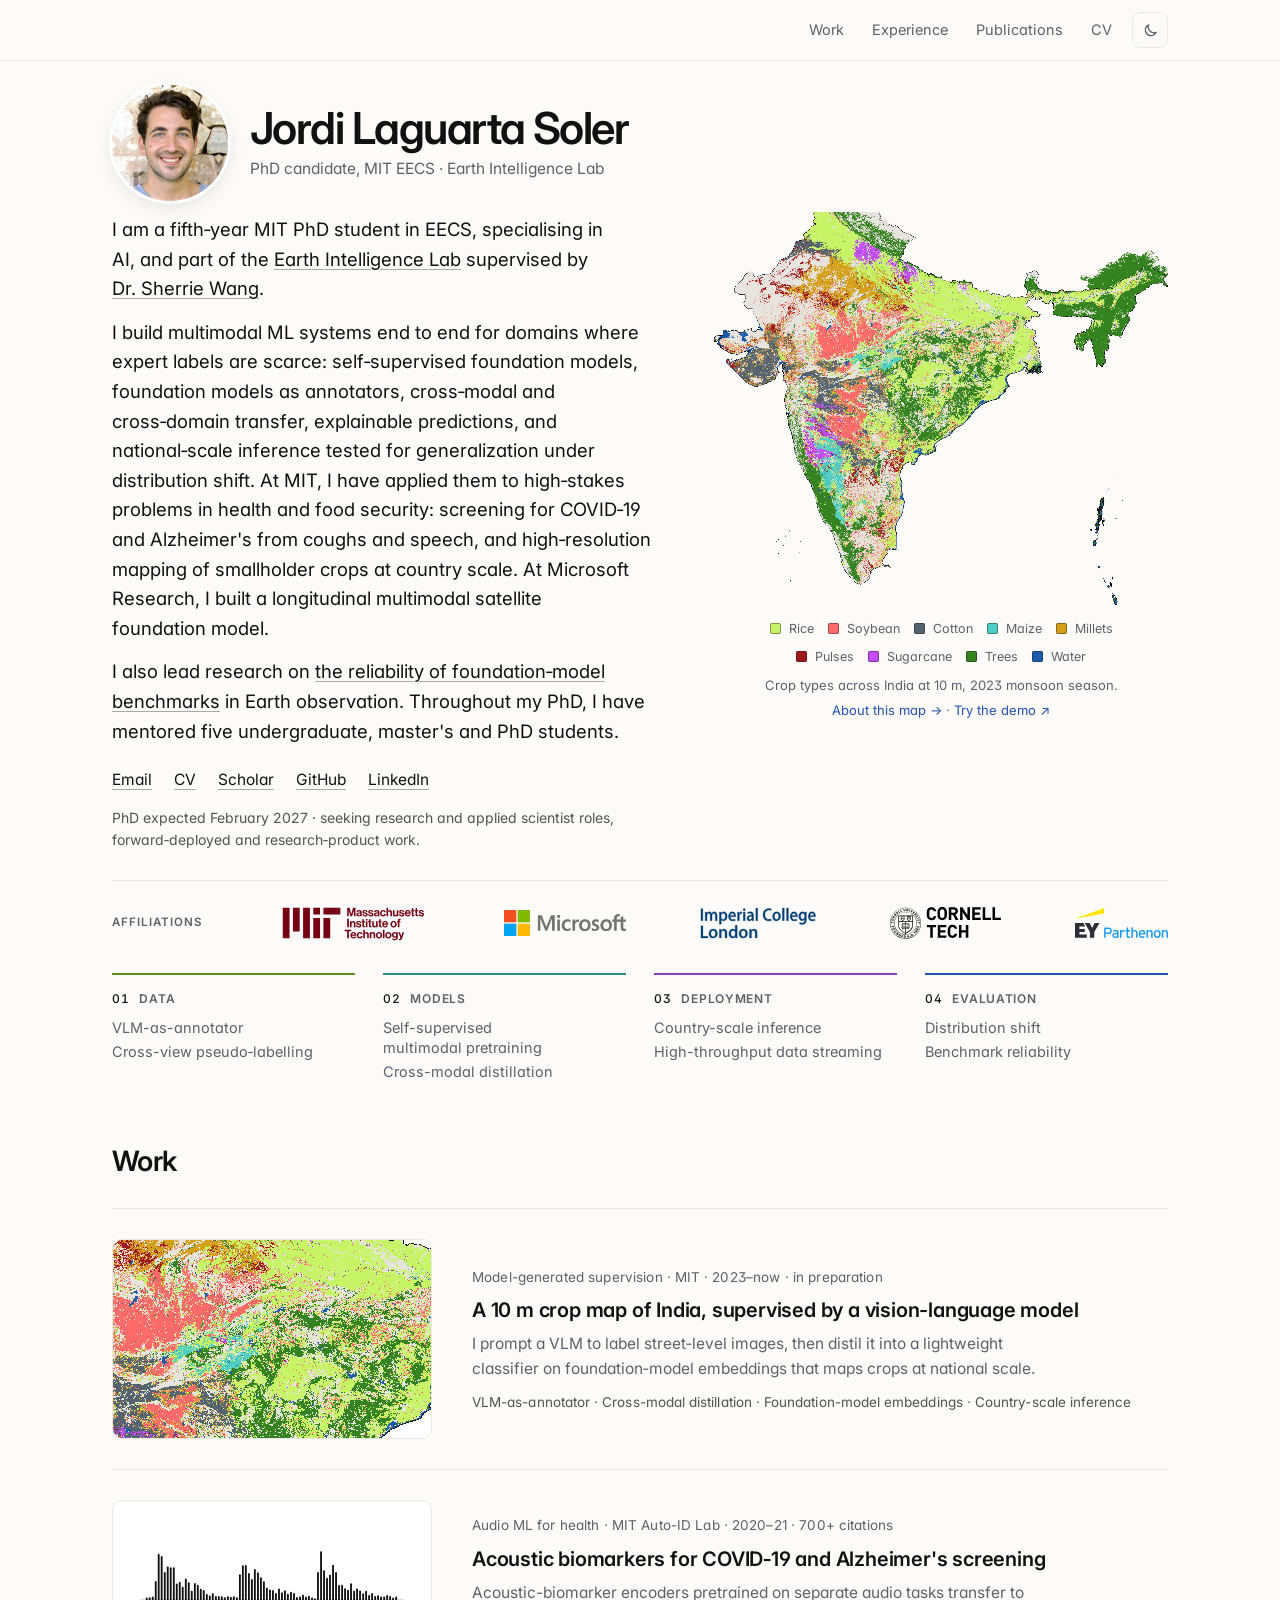
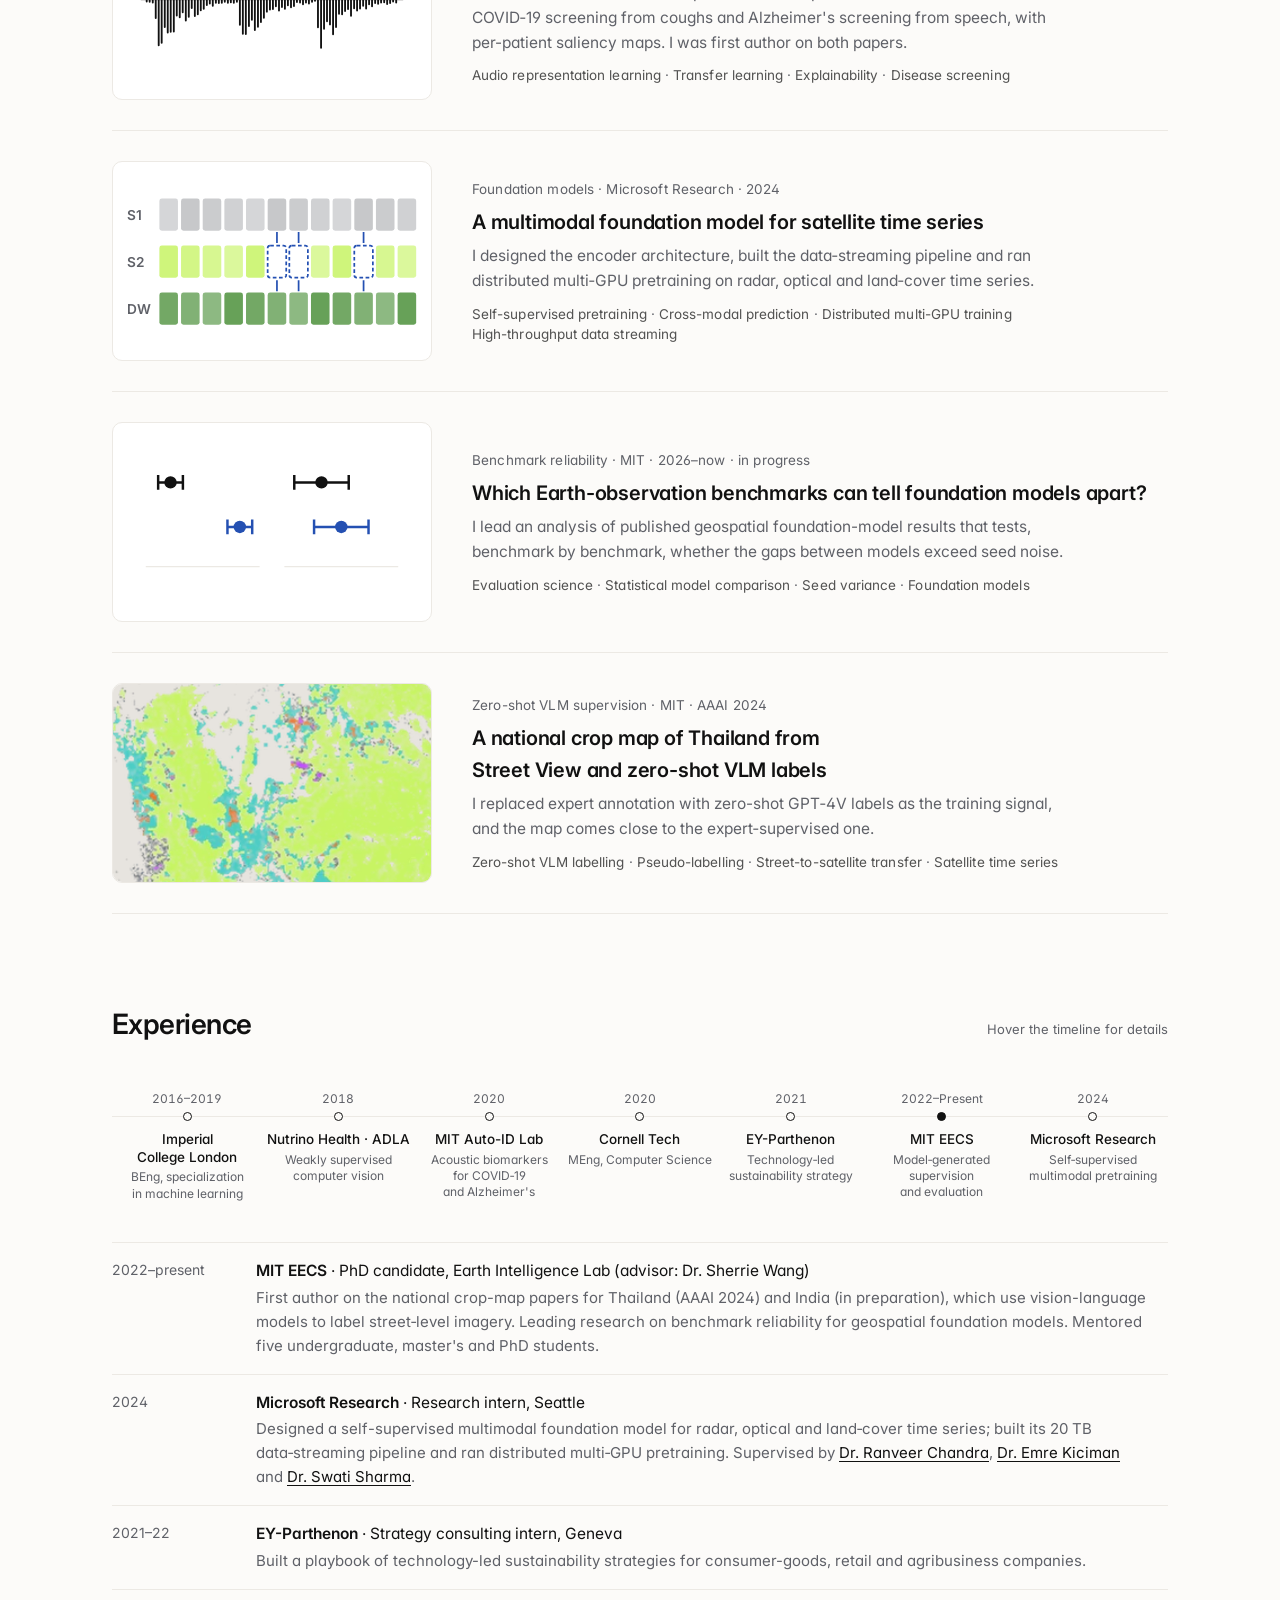
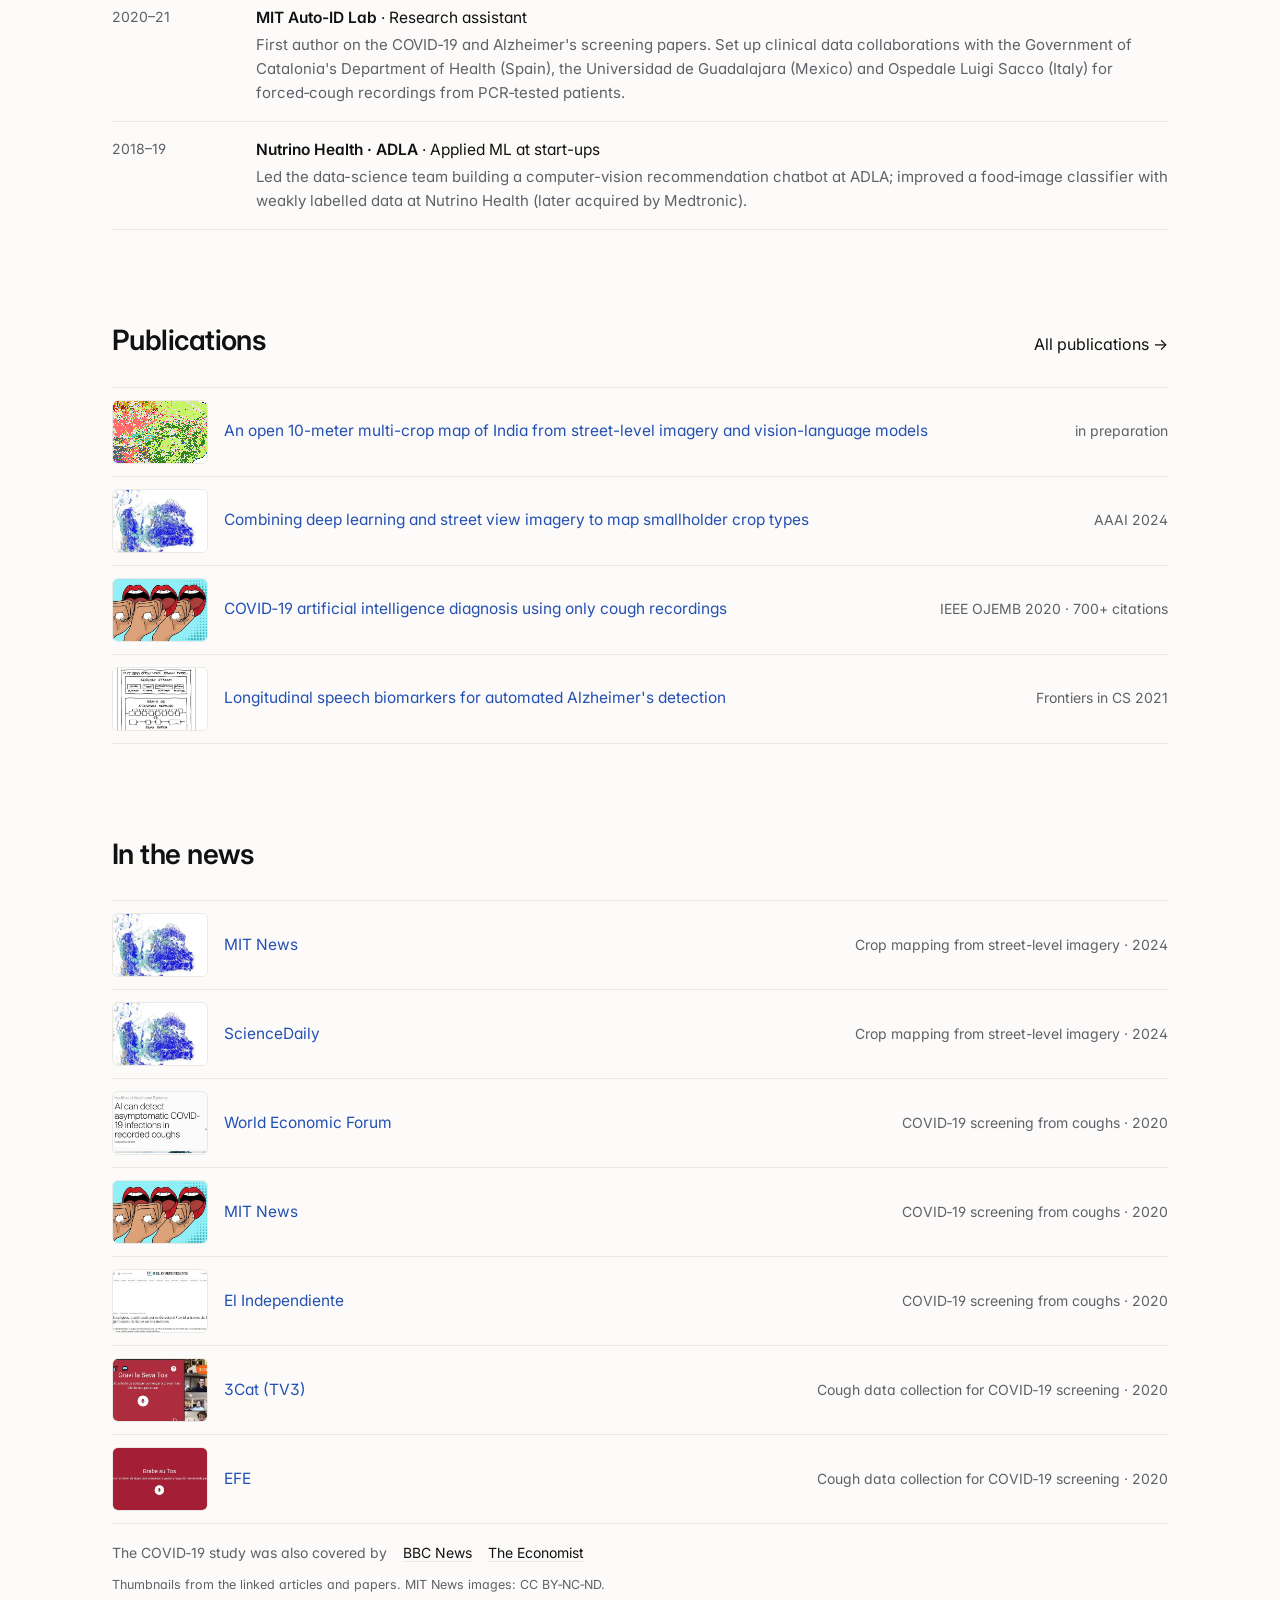
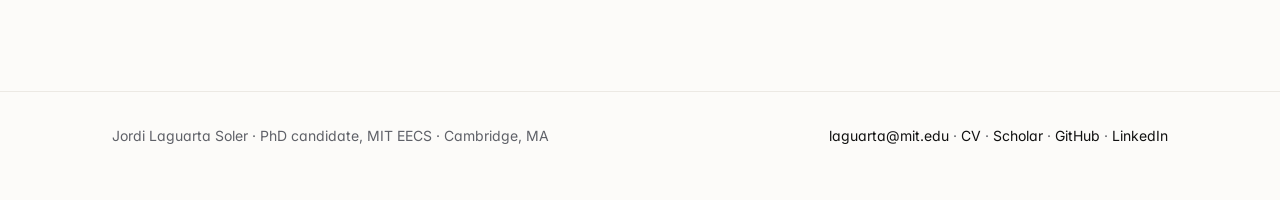
==== commit 1dc1b0f2: "Bio: cross-modal and cross-domain transfer; generalization testing Co-Authored-By: Claude <noreply@a" ====
--- a/index.html
+++ b/index.html
@@ -29,7 +29,7 @@
     <h1>Jordi Laguarta Soler</h1>
     <p class="role"><span class="role-a">PhD candidate, MIT EECS</span><span class="role-sep" aria-hidden="true"> · </span><span class="role-b">Earth Intelligence Lab</span></p>
     <p class="summary">I am a fifth&#8209;year MIT PhD student in EECS, specialising in AI, and part of the <a href="https://earthintelligence.mit.edu" target="_blank" rel="noopener">Earth Intelligence Lab</a> supervised by <a href="https://sherriewang.github.io" target="_blank" rel="noopener">Dr.&nbsp;Sherrie Wang</a>.</p>
-    <p class="summary">I build multimodal ML systems end to end for domains where expert labels are scarce: self&#8209;supervised foundation models, foundation models as annotators, explainable predictions, and national&#8209;scale inference evaluated under distribution shift. At&nbsp;MIT, I have applied them to high&#8209;stakes problems in health and food security: screening for COVID&#8209;19 and Alzheimer's from coughs and speech, and high&#8209;resolution mapping of smallholder crops at country scale. At Microsoft Research, I built a longitudinal multimodal satellite foundation model.</p>
+    <p class="summary">I build multimodal ML systems end to end for domains where expert labels are scarce: self&#8209;supervised foundation models, foundation models as annotators, cross&#8209;modal and cross&#8209;domain transfer, explainable predictions, and national&#8209;scale inference tested for generalization under distribution shift. At&nbsp;MIT, I have applied them to high&#8209;stakes problems in health and food security: screening for COVID&#8209;19 and Alzheimer's from coughs and speech, and high&#8209;resolution mapping of smallholder crops at country scale. At Microsoft Research, I built a longitudinal multimodal satellite foundation model.</p>
     <p class="summary">I also lead research on <a href="benchmark-reliability.html">the reliability of foundation&#8209;model benchmarks</a> in Earth observation. Throughout my PhD, I have mentored five undergraduate, master's and PhD students.</p>
     <p class="textlinks hero-links"><a href="mailto:laguarta@mit.edu">Email</a><a href="assets/Jordi_Laguarta_Soler_CV.pdf" target="_blank" rel="noopener">CV</a><a href="https://scholar.google.com/citations?hl=en&amp;user=KCnNCT8AAAAJ" target="_blank" rel="noopener">Scholar</a><a href="https://github.com/thampatron" target="_blank" rel="noopener">GitHub</a><a href="https://www.linkedin.com/in/jordi-laguarta-soler" target="_blank" rel="noopener">LinkedIn</a></p>
     <p class="seeking">PhD expected February 2027 · seeking research and applied scientist roles, <span class="seek-b">forward&#8209;deployed and research&#8209;product work.</span></p>
